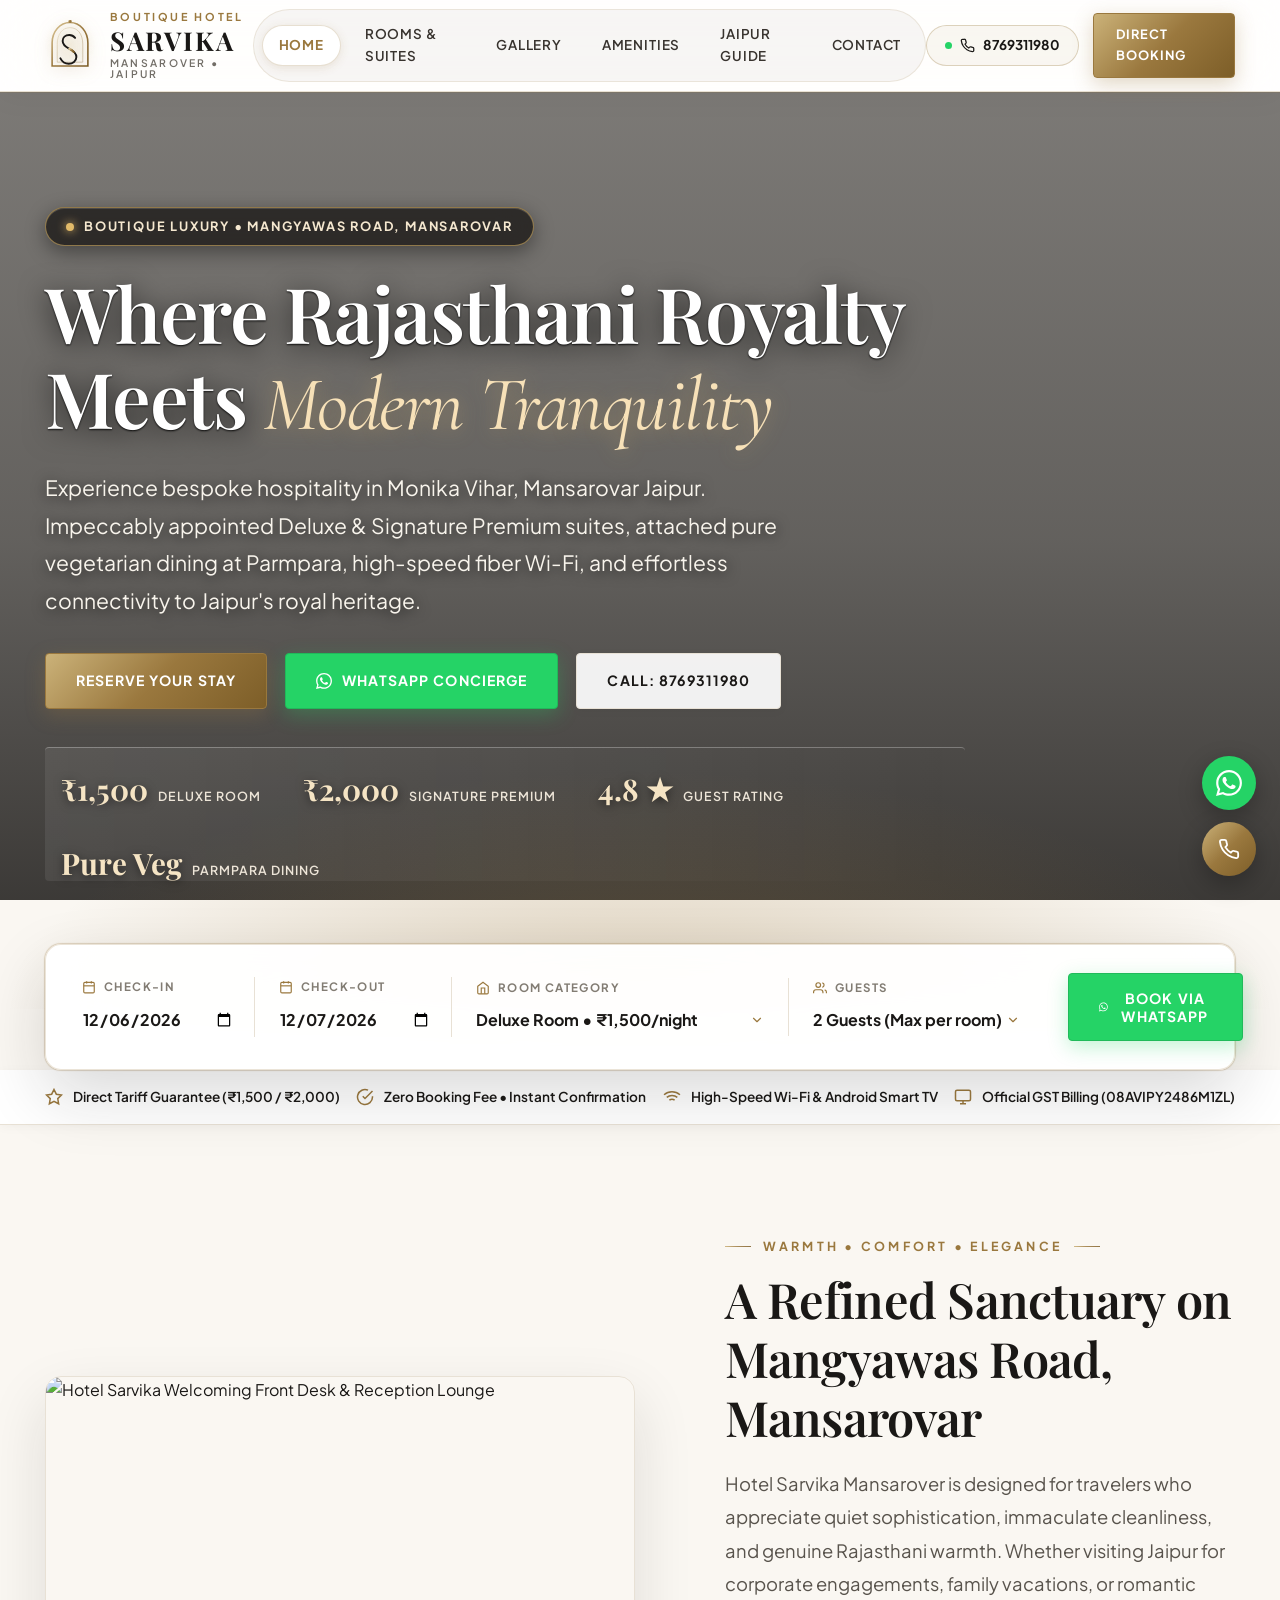
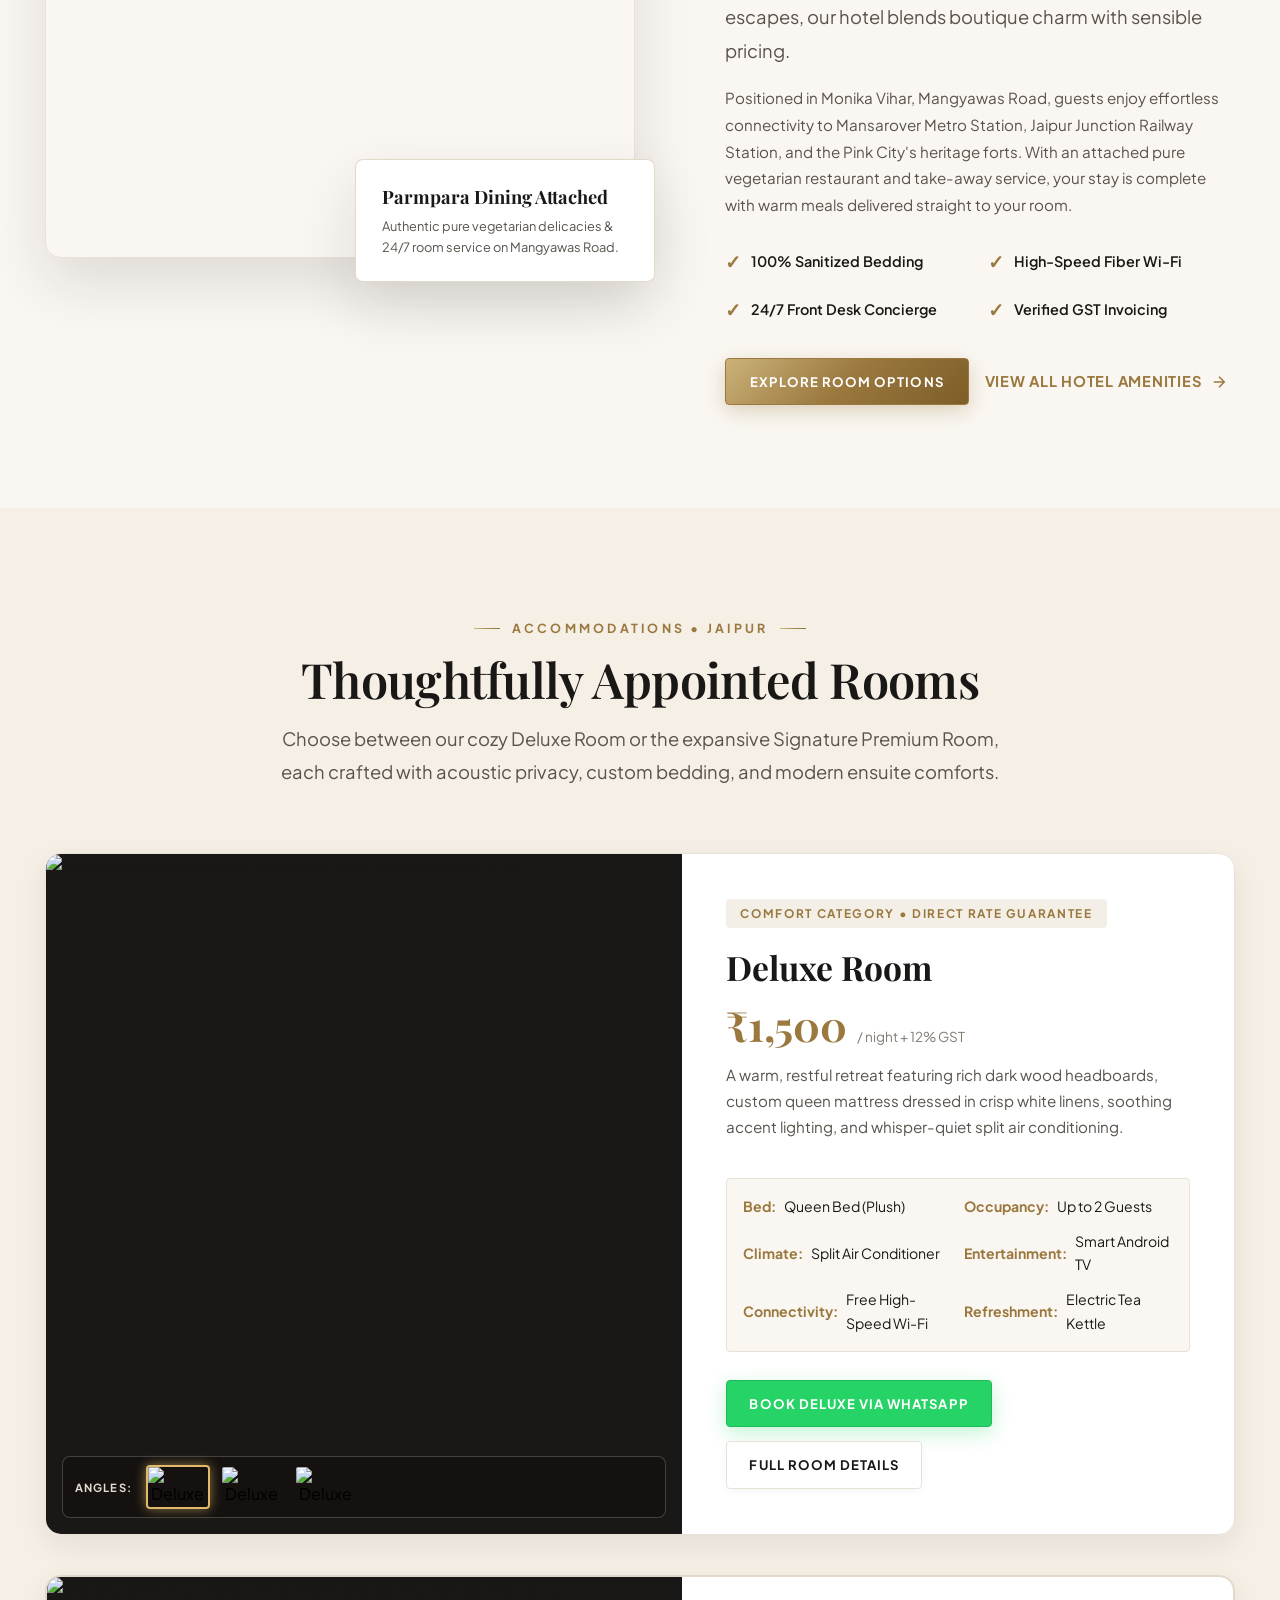
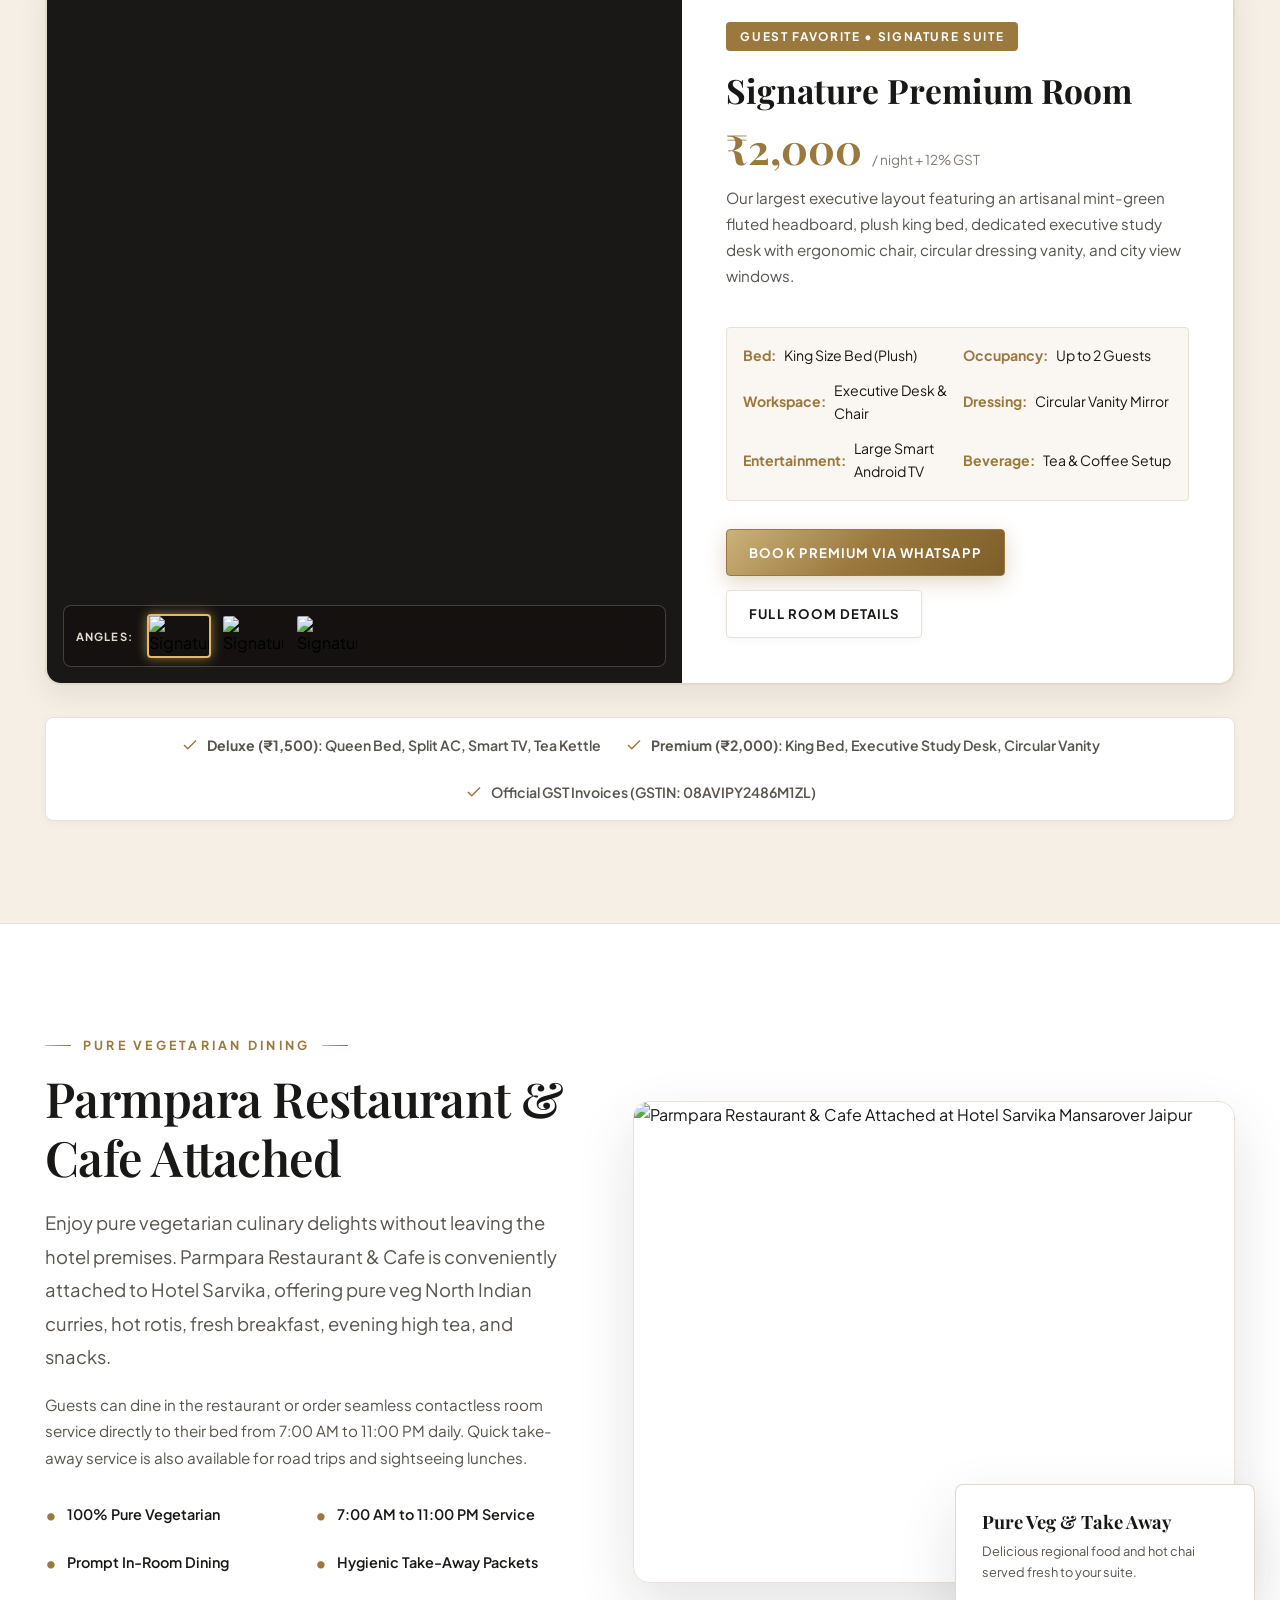
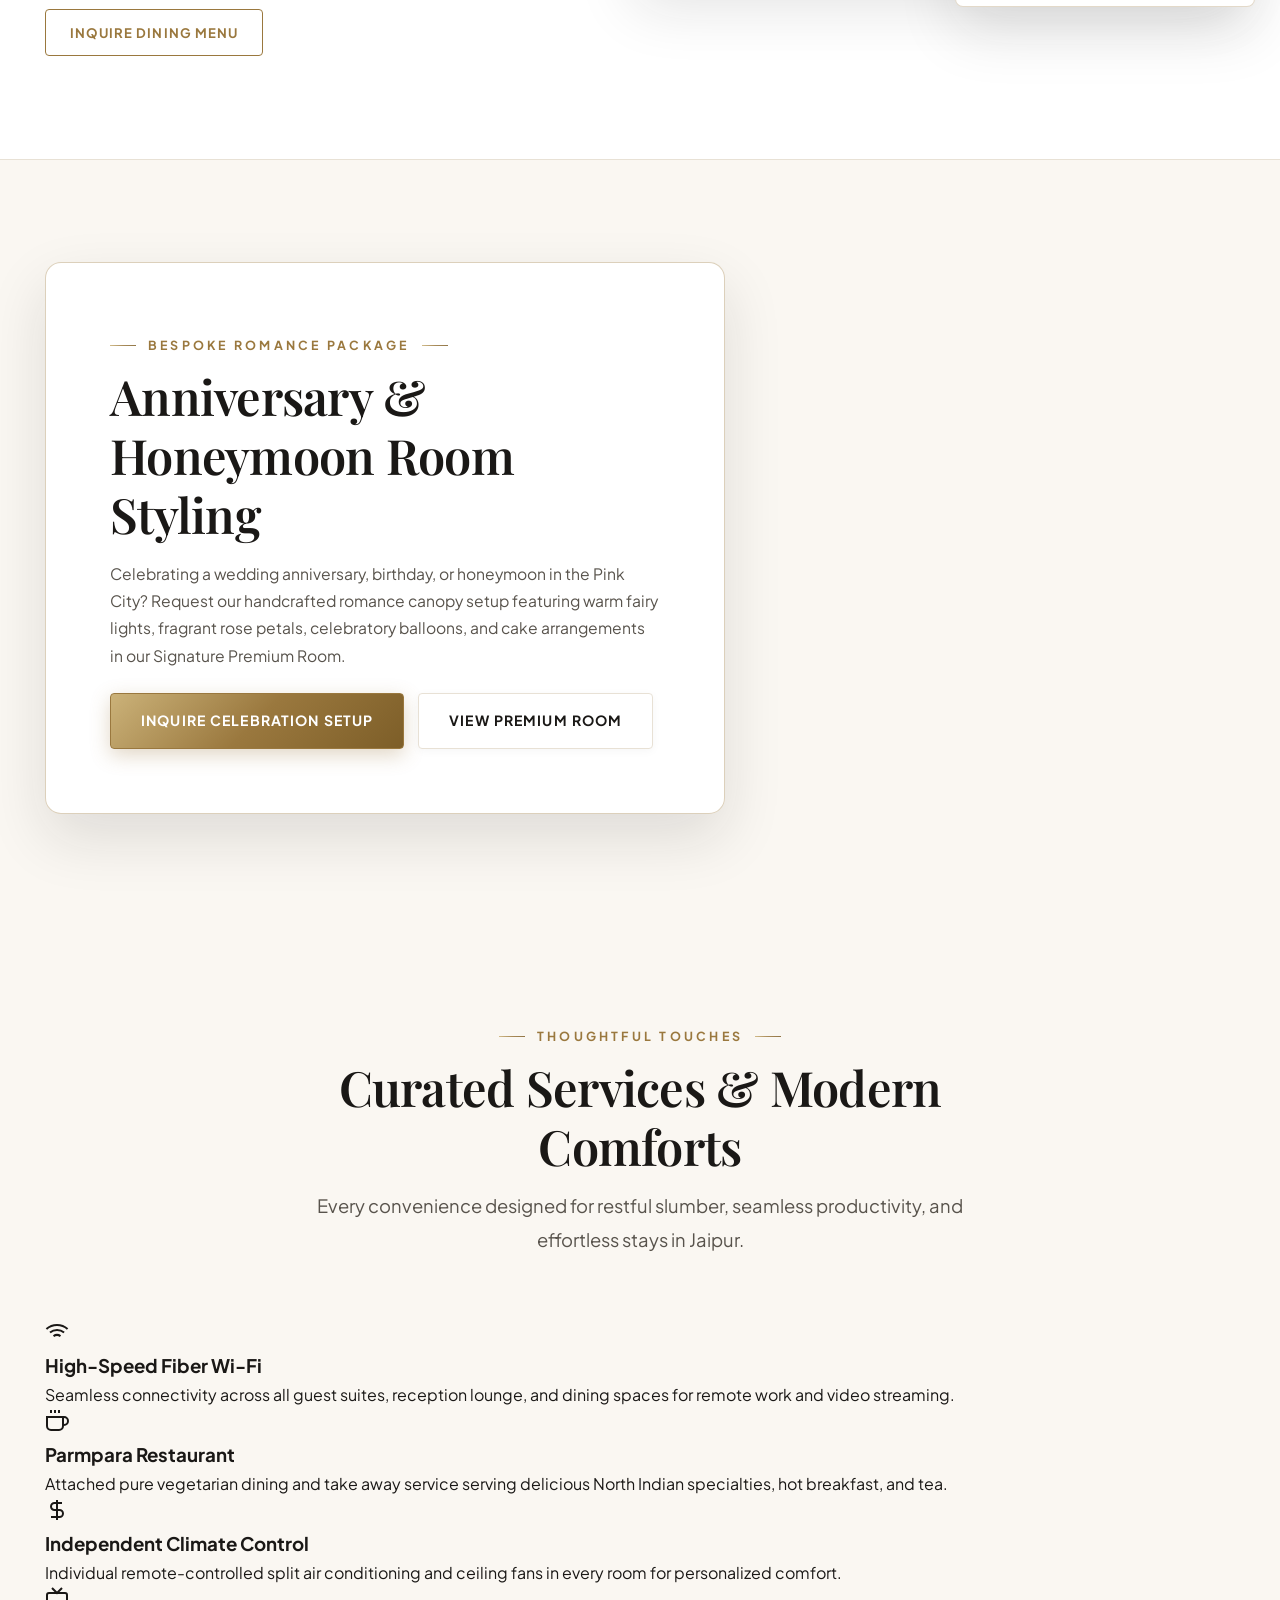
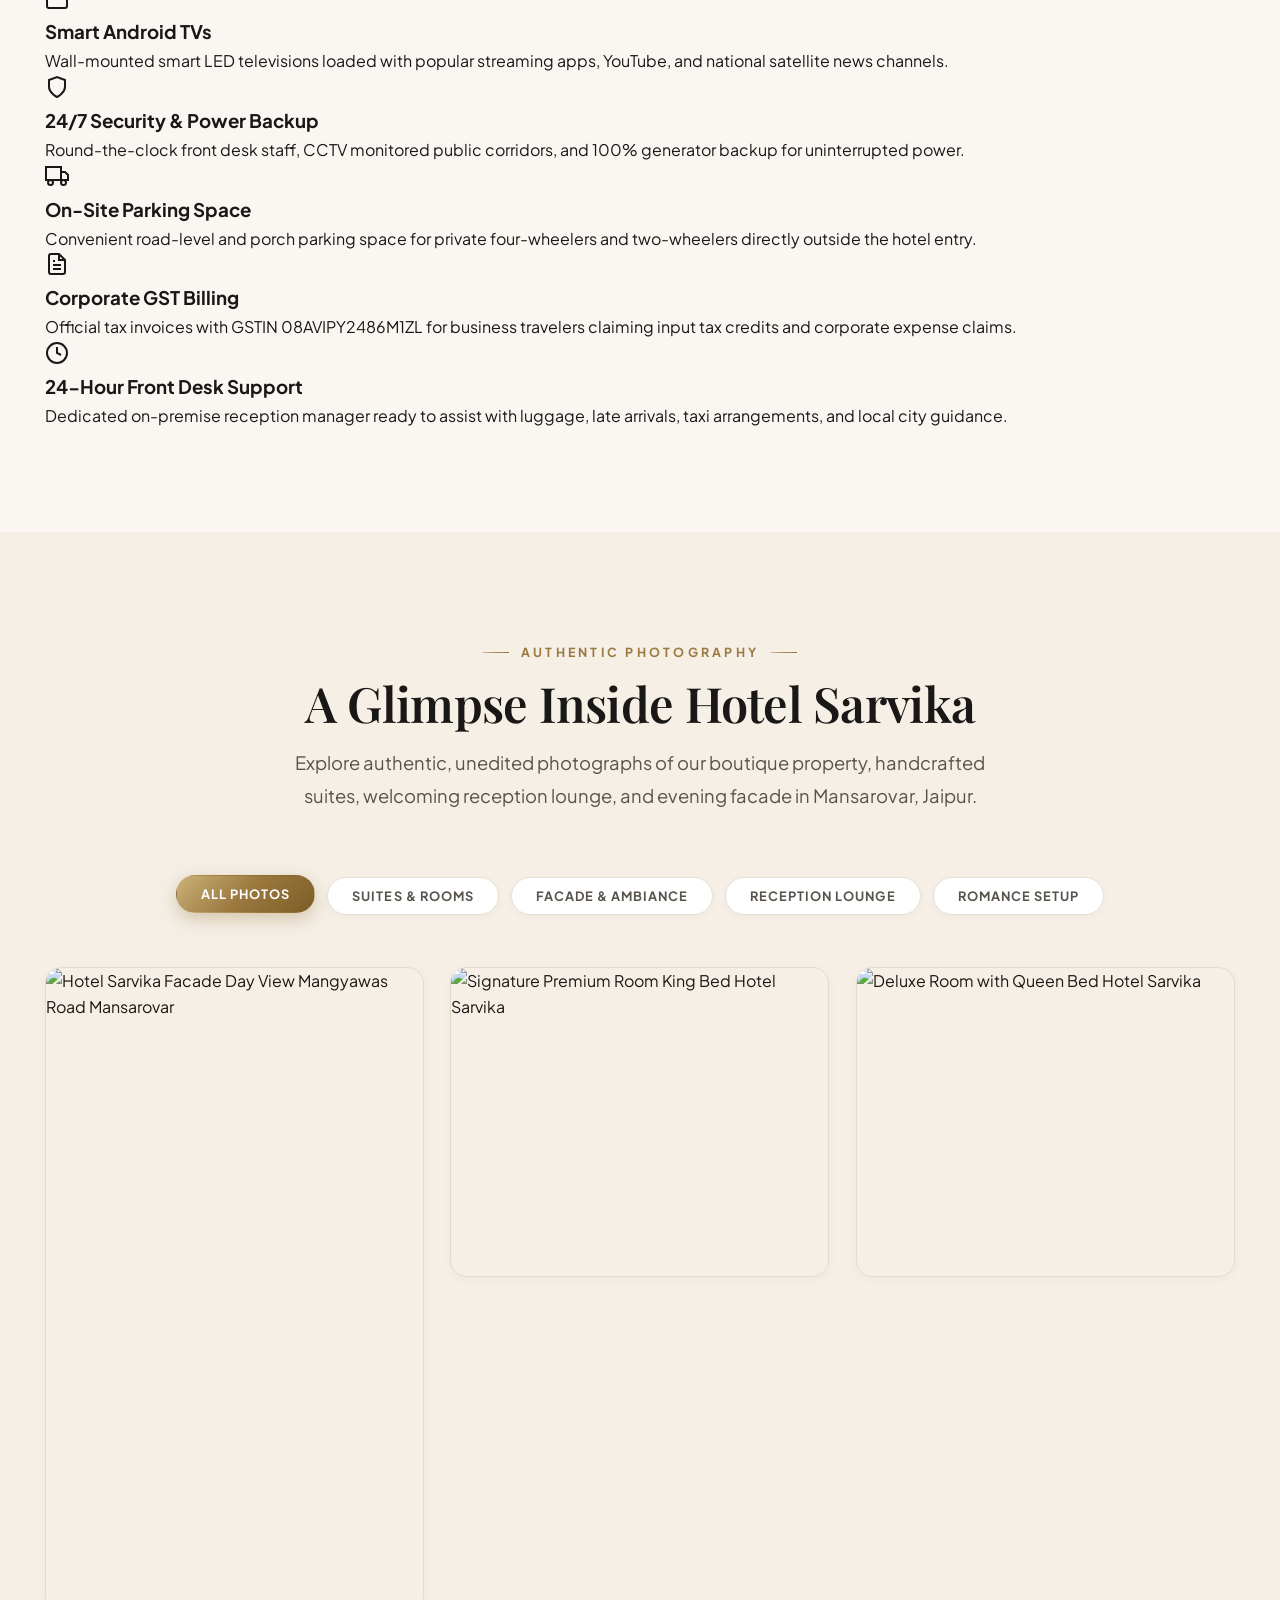
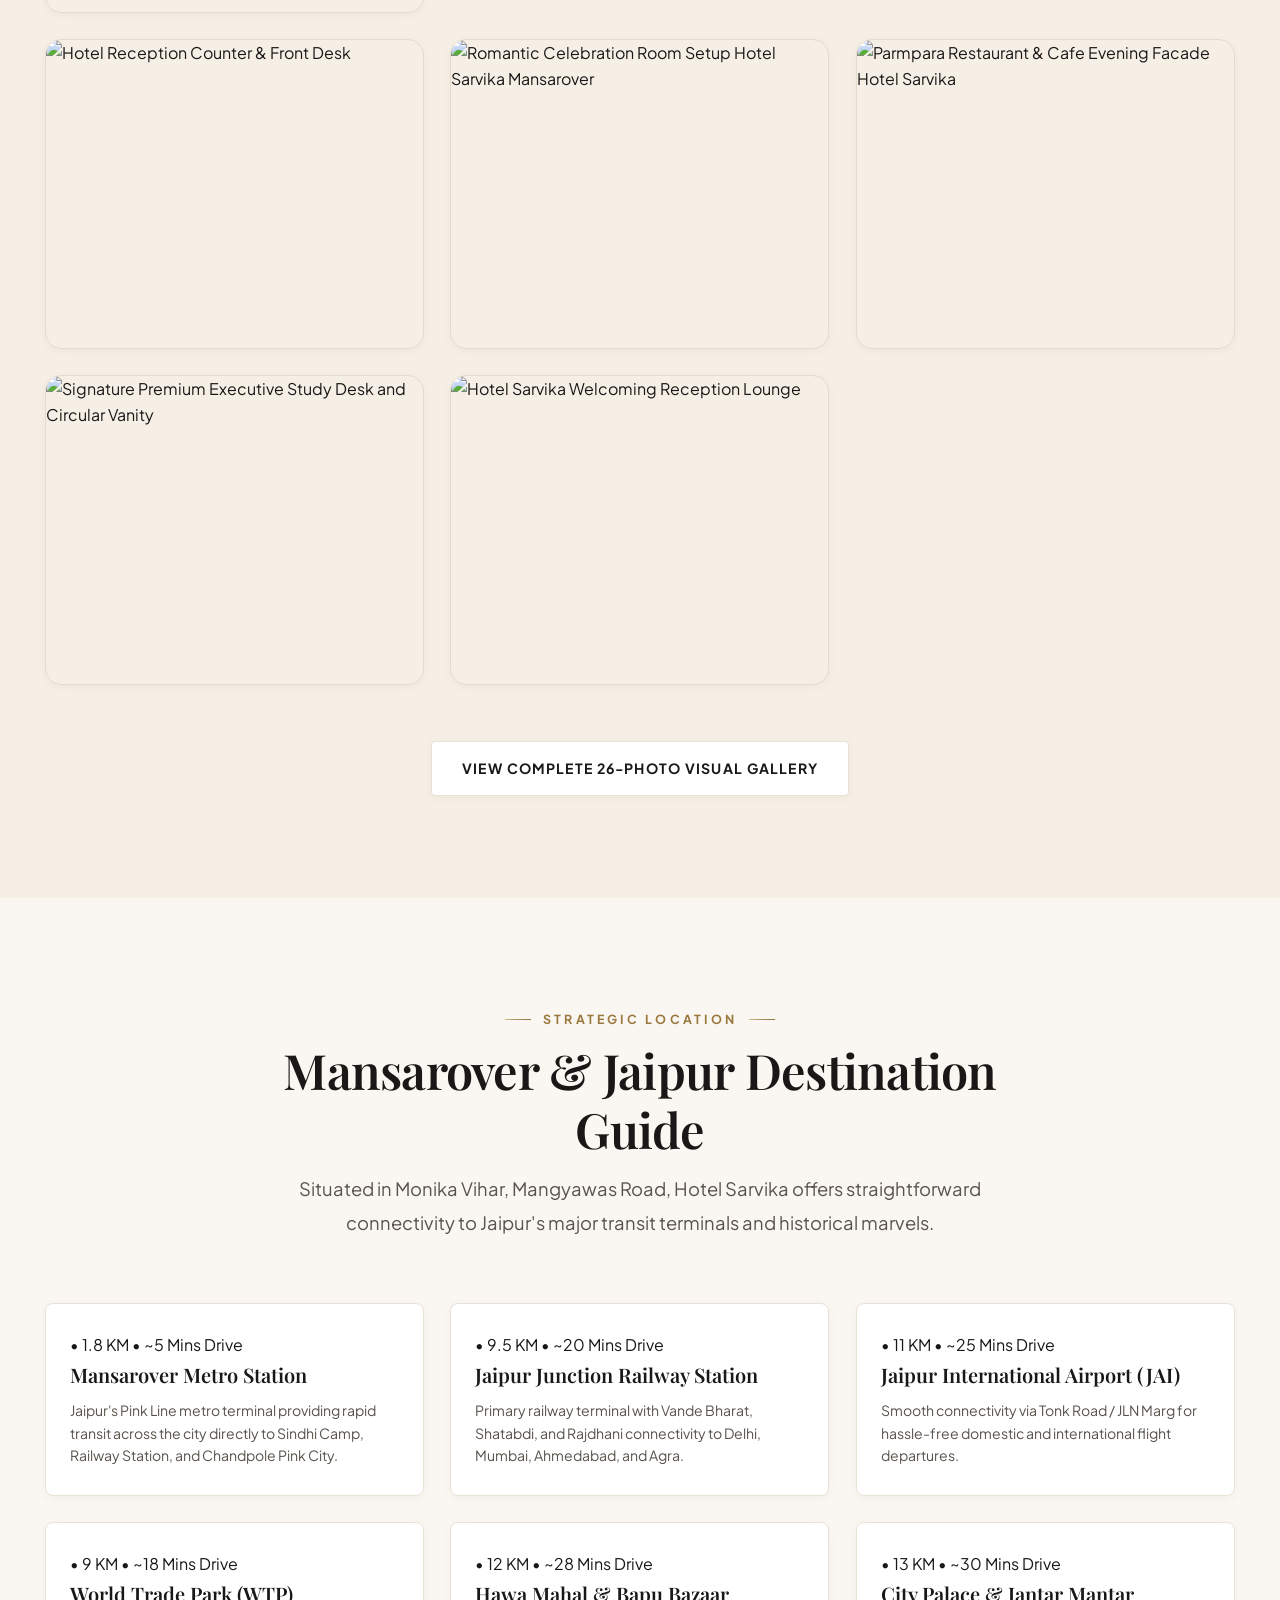
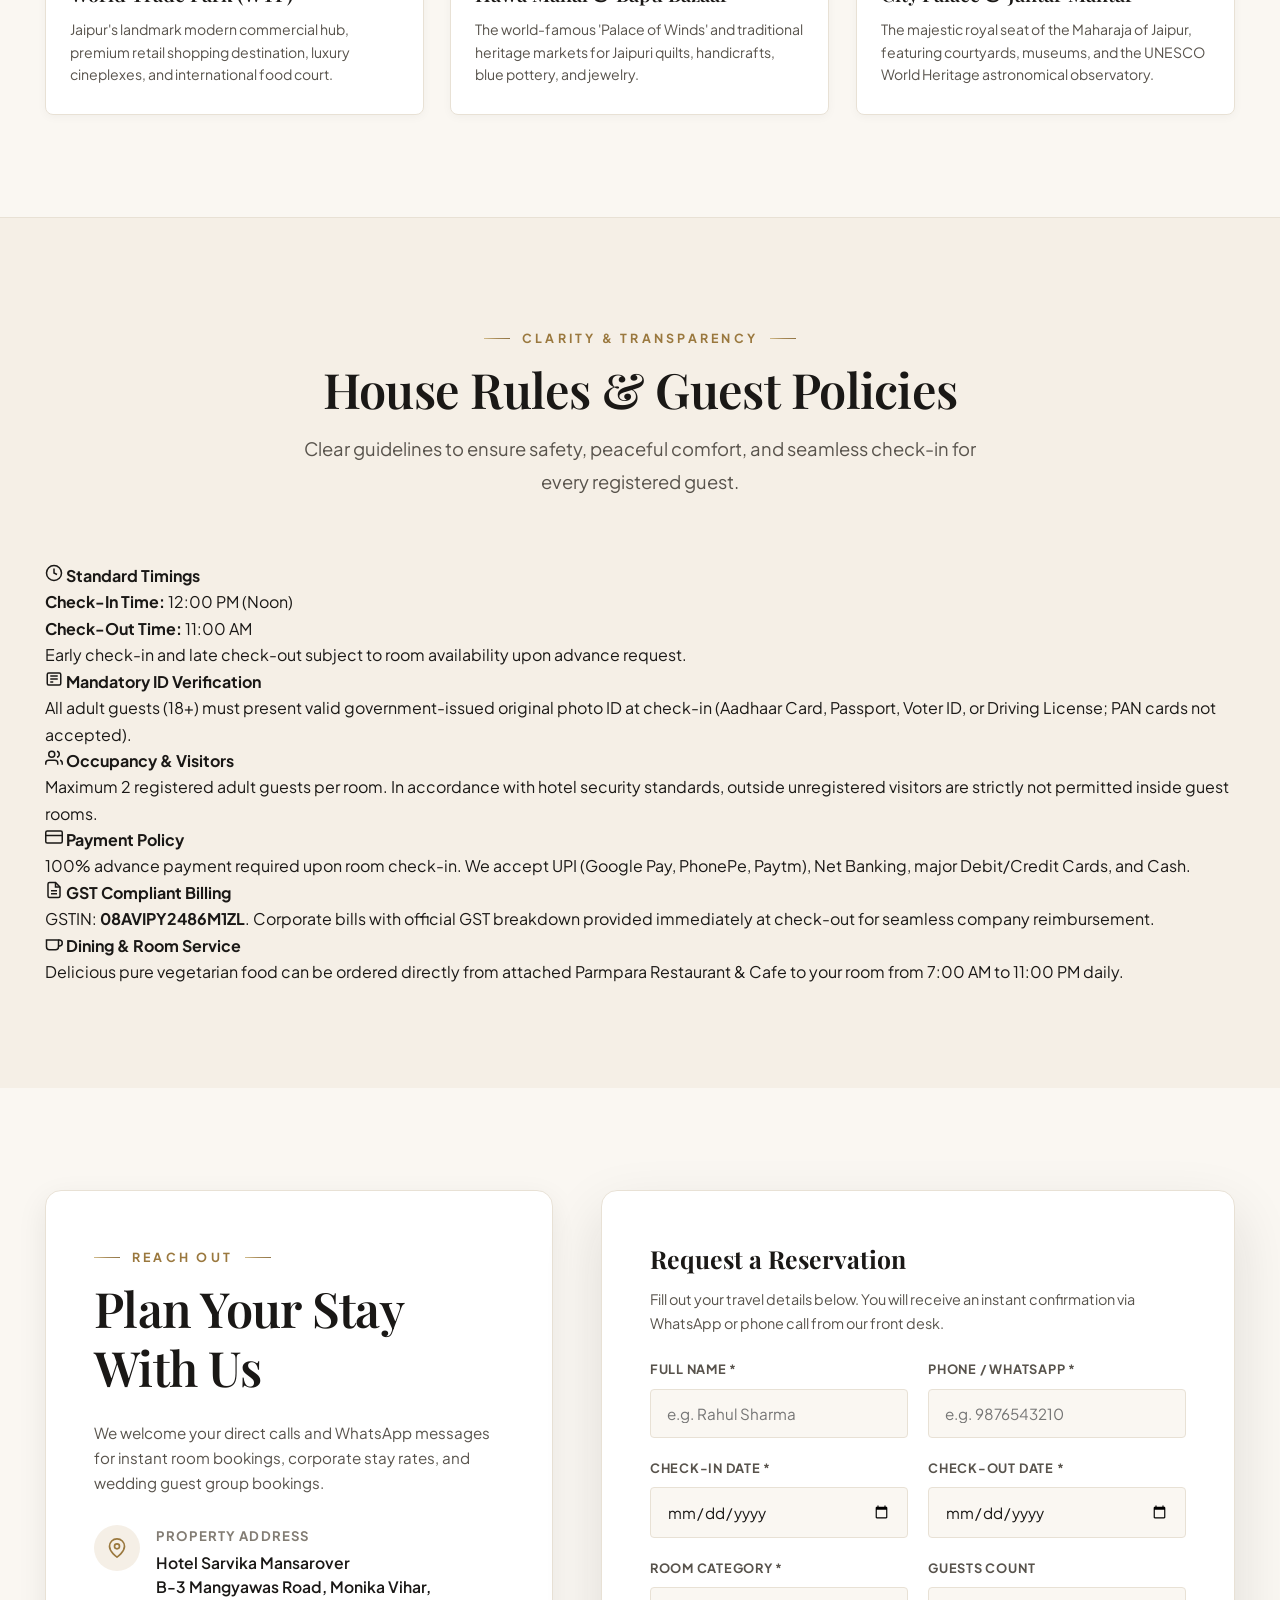
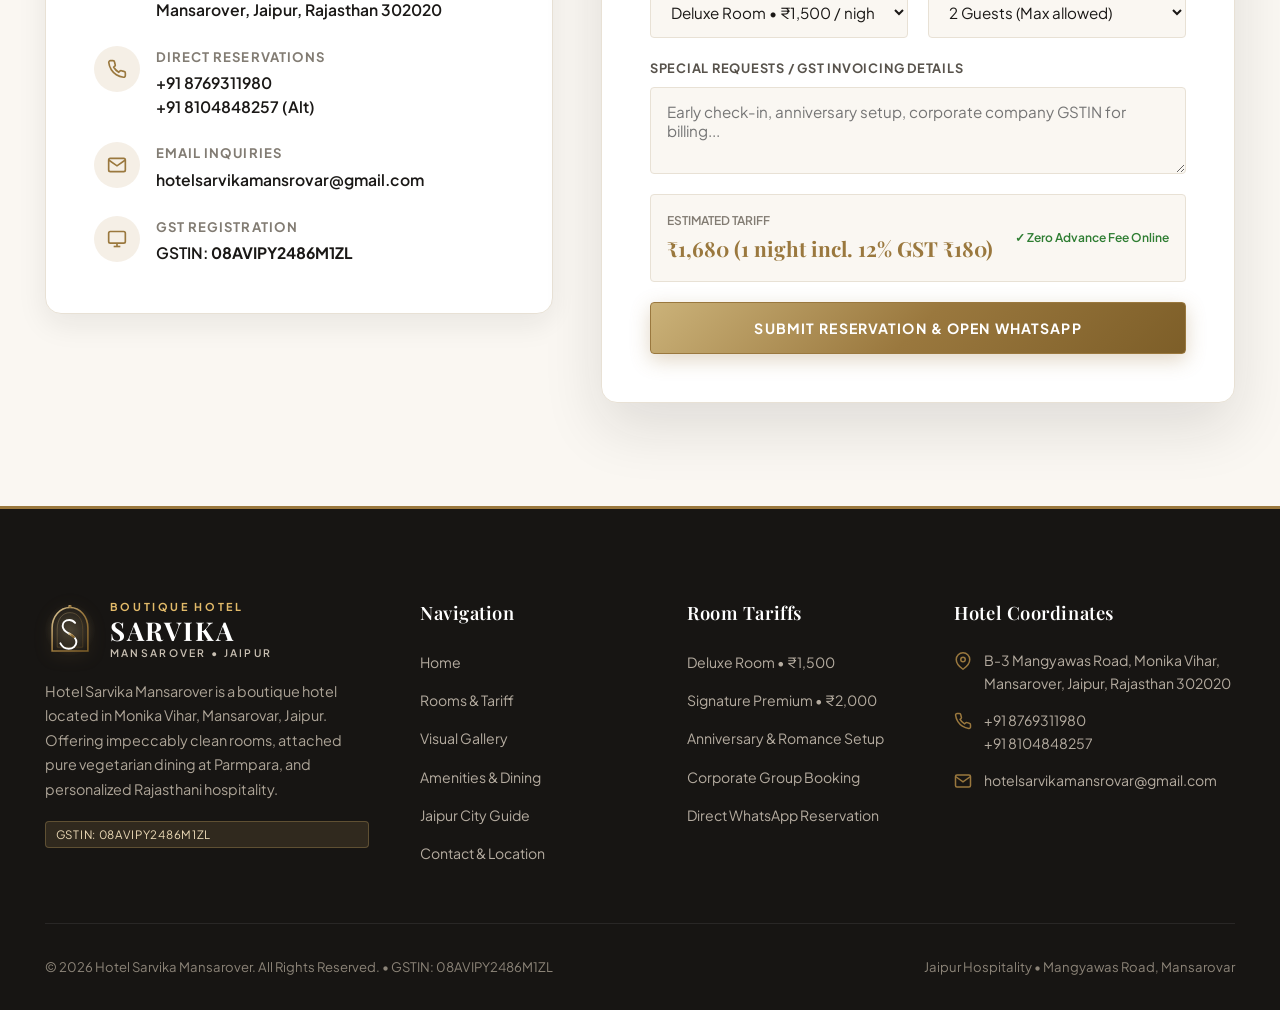
==== index.html @ ea4a53a3 "feat: complete luxury boutique hotel website for Hotel Sarvika Mansarover Jaipur" ====
<!DOCTYPE html>
<html lang="en">
<head>
  <meta charset="UTF-8">
  <meta name="viewport" content="width=device-width, initial-scale=1.0">
  <title>Hotel Sarvika Mansarover | Boutique Luxury Hotel in Jaipur</title>
  <meta name="description" content="Welcome to Hotel Sarvika Mansarover, Jaipur. Contemporary comfort, authentic Rajasthani warmth, and premium accommodations on Mangyawas Road, Monika Vihar, Mansarovar. Book Deluxe (₹1,500) & Premium (₹2,000) rooms directly.">
  <link rel="icon" type="image/svg+xml" href="assets/images/favicon.svg">

  <!-- Core Stylesheet -->
  <link rel="stylesheet" href="assets/css/style.css">
</head>
<body>

  <!-- Main Luxury Site Header -->
  <header class="site-header">
    <div class="container nav-container">
      
      <!-- Bulletproof Brand Identity (Inline SVG + CSS Typography: Never Missing) -->
      <a href="index.html" class="brand-identity-hub" aria-label="Hotel Sarvika Mansarover">
        <div class="brand-crest-mark">
          <svg viewBox="0 0 72 76" fill="none" xmlns="http://www.w3.org/2000/svg">
            <defs>
              <linearGradient id="navCrestGold" x1="0%" y1="0%" x2="100%" y2="100%">
                <stop offset="0%" stop-color="#DFCA9B"/>
                <stop offset="50%" stop-color="#9A783E"/>
                <stop offset="100%" stop-color="#7D5E28"/>
              </linearGradient>
            </defs>
            <!-- Rajasthani Jharokha Arch Crest -->
            <path d="M36 4 C20 4 8 18 8 36 L8 72 L64 72 L64 36 C64 18 52 4 36 4 Z" stroke="url(#navCrestGold)" stroke-width="2.5" fill="none"/>
            <path d="M36 12 C24 12 16 22 16 38 L16 66 L56 66 L56 38 C56 22 48 12 36 12 Z" stroke="url(#navCrestGold)" stroke-width="1" stroke-opacity="0.5" fill="none"/>
            <circle cx="36" cy="2" r="2.5" fill="url(#navCrestGold)"/>
            <!-- S Monogram in royal dark charcoal & gold -->
            <path d="M44 28 C41.5 25 38.5 23.5 35 23.5 C28.5 23.5 24.5 27.5 24.5 33 C24.5 40 30 42.5 35 45 C41 48 46 51 46 58 C46 64.5 40 68.5 34 68.5 C27.5 68.5 23.5 65 21 60" stroke="#1A1816" stroke-width="3" stroke-linecap="round" fill="none"/>
            <path d="M35 45 C38 46.5 40 48 42 50" stroke="url(#navCrestGold)" stroke-width="3.5" stroke-linecap="round"/>
          </svg>
        </div>
        <div class="brand-typography">
          <span class="brand-kicker">Boutique Hotel</span>
          <span class="brand-title">SARVIKA</span>
          <span class="brand-location">Mansarover &bull; Jaipur</span>
        </div>
      </a>

      <!-- Navigation Menu -->
      <nav>
        <ul class="nav-menu">
          <li><a href="index.html" class="nav-link active">Home</a></li>
          <li><a href="rooms.html" class="nav-link">Rooms &amp; Suites</a></li>
          <li><a href="gallery.html" class="nav-link">Gallery</a></li>
          <li><a href="amenities.html" class="nav-link">Amenities</a></li>
          <li><a href="location.html" class="nav-link">Jaipur Guide</a></li>
          <li><a href="contact.html" class="nav-link">Contact</a></li>
        </ul>
      </nav>

      <!-- Header Actions -->
      <div class="nav-actions">
        <a href="tel:+918769311980" class="nav-phone-link" aria-label="Call Hotel Sarvika">
          <svg width="15" height="15" viewBox="0 0 24 24" fill="none" stroke="currentColor" stroke-width="2"><path d="M22 16.92v3a2 2 0 0 1-2.18 2 19.79 19.79 0 0 1-8.63-3.07 19.5 19.5 0 0 1-6-6 19.79 19.79 0 0 1-3.07-8.67A2 2 0 0 1 4.11 2h3a2 2 0 0 1 2 1.72 12.84 12.84 0 0 0 .7 2.81 2 2 0 0 1-.45 2.11L8.09 9.91a16 16 0 0 0 6 6l1.27-1.27a2 2 0 0 1 2.11-.45 12.84 12.84 0 0 0 2.81.7A2 2 0 0 1 22 16.92z"></path></svg>
          8769311980
        </a>
        <a href="#booking-engine" class="btn btn-primary" style="padding: 10px 22px; font-size: 0.8rem;">
          Direct Booking
        </a>
        <button class="menu-toggle" id="menuToggle" aria-label="Toggle navigation menu" aria-expanded="false">
          <span class="hamburger-bar"></span>
          <span class="hamburger-bar"></span>
          <span class="hamburger-bar"></span>
        </button>
      </div>
    </div>
  </header>

  <main>
    <!-- ==========================================================================
         IMPROVED HERO SECTION: REAL HOTEL FACADE BACKGROUND (FADED ONLY 20-30%)
         ========================================================================== -->
    <section class="hero-immersive-section">
      <div class="container">
        <div class="hero-editorial-card">
          
          <div class="hero-luxury-badge">
            <span class="badge-dot"></span>
            Boutique Luxury &bull; Mangyawas Road, Mansarovar
          </div>
          
          <h1 class="hero-headline-main">
            Where Rajasthani Royalty Meets <em class="editorial-italic">Modern Tranquility</em>
          </h1>

          <p class="hero-lead-description">
            Experience bespoke hospitality in Monika Vihar, Mansarovar Jaipur. Impeccably appointed Deluxe &amp; Signature Premium suites, attached pure vegetarian dining at Parmpara, high-speed fiber Wi-Fi, and effortless connectivity to Jaipur's royal heritage.
          </p>

          <div class="hero-cta-ribbon">
            <a href="#booking-engine" class="btn btn-primary">
              Reserve Your Stay
            </a>
            <a href="https://wa.me/918769311980?text=Hello%20Hotel%20Sarvika%20Mansarover%2C%20I%20would%20like%20to%20inquire%20about%20booking%20a%20room." class="btn btn-whatsapp" target="_blank">
              <svg width="16" height="16" viewBox="0 0 24 24" fill="currentColor"><path d="M.057 24l1.687-6.163c-1.041-1.804-1.588-3.849-1.587-5.946.003-6.556 5.338-11.891 11.893-11.891 3.181.001 6.167 1.24 8.413 3.488 2.245 2.248 3.481 5.236 3.48 8.414-.003 6.557-5.338 11.892-11.893 11.892-1.99-.001-3.951-.5-5.688-1.448l-6.305 1.654zm6.597-3.807c1.676.995 3.276 1.591 5.392 1.592 5.448 0 9.886-4.434 9.889-9.885.002-5.462-4.415-9.89-9.881-9.892-5.452 0-9.887 4.434-9.889 9.884-.001 2.225.651 3.891 1.746 5.634l-.999 3.648 3.742-.981zm11.387-5.464c-.074-.124-.272-.198-.57-.347-.297-.149-1.758-.868-2.031-.967-.272-.099-.47-.149-.669.149-.198.297-.768.967-.941 1.165-.173.198-.347.223-.644.074-.297-.149-1.255-.462-2.39-1.475-.883-.788-1.48-1.761-1.653-2.059-.173-.297-.018-.458.13-.606.134-.133.297-.347.446-.521.151-.172.2-.296.3-.495.099-.198.05-.372-.025-.521-.075-.148-.669-1.611-.916-2.206-.242-.579-.487-.501-.669-.51l-.57-.01c-.198 0-.52.074-.792.372s-1.04 1.016-1.04 2.479 1.065 2.876 1.213 3.074c.149.198 2.095 3.2 5.076 4.487.709.306 1.263.489 1.694.626.712.226 1.36.194 1.872.118.571-.085 1.758-.719 2.006-1.413.248-.695.248-1.29.173-1.414z"/></svg>
              WhatsApp Concierge
            </a>
            <a href="tel:+918769311980" class="btn btn-secondary" style="background: rgba(255,255,255,0.92);">
              Call: 8769311980
            </a>
          </div>

          <div class="hero-highlights-row">
            <div class="hero-highlight-item">
              <span class="hero-highlight-val">₹1,500</span>
              <span class="hero-highlight-lbl">Deluxe Room</span>
            </div>
            <div class="hero-highlight-item">
              <span class="hero-highlight-val">₹2,000</span>
              <span class="hero-highlight-lbl">Signature Premium</span>
            </div>
            <div class="hero-highlight-item">
              <span class="hero-highlight-val">4.8 &starf;</span>
              <span class="hero-highlight-lbl">Guest Rating</span>
            </div>
            <div class="hero-highlight-item">
              <span class="hero-highlight-val">Pure Veg</span>
              <span class="hero-highlight-lbl">Parmpara Dining</span>
            </div>
          </div>

        </div>
      </div>
    </section>

    <!-- ==========================================================================
         GLASS QUICK-BOOKING ENGINE BAR (INTEGRATED ON HERO EDGE)
         ========================================================================== -->
    <div class="container reservation-bar-wrapper" id="booking-engine">
      <div class="reservation-bar-glass">
        
        <div class="res-field">
          <label for="resCheckin">
            <svg width="14" height="14" viewBox="0 0 24 24" fill="none" stroke="currentColor" stroke-width="2"><rect x="3" y="4" width="18" height="18" rx="2" ry="2"></rect><line x1="16" y1="2" x2="16" y2="6"></line><line x1="8" y1="2" x2="8" y2="6"></line><line x1="3" y1="10" x2="21" y2="10"></line></svg>
            Check-In
          </label>
          <input type="date" id="resCheckin" aria-label="Check-in Date">
        </div>

        <div class="res-field">
          <label for="resCheckout">
            <svg width="14" height="14" viewBox="0 0 24 24" fill="none" stroke="currentColor" stroke-width="2"><rect x="3" y="4" width="18" height="18" rx="2" ry="2"></rect><line x1="16" y1="2" x2="16" y2="6"></line><line x1="8" y1="2" x2="8" y2="6"></line><line x1="3" y1="10" x2="21" y2="10"></line></svg>
            Check-Out
          </label>
          <input type="date" id="resCheckout" aria-label="Check-out Date">
        </div>

        <div class="res-field">
          <label for="resRoom">
            <svg width="14" height="14" viewBox="0 0 24 24" fill="none" stroke="currentColor" stroke-width="2"><path d="M3 9l9-7 9 7v11a2 2 0 0 1-2 2H5a2 2 0 0 1-2-2z"></path><polyline points="9 22 9 12 15 12 15 22"></polyline></svg>
            Room Category
          </label>
          <select id="resRoom" aria-label="Select Room Category">
            <option value="1500" selected>Deluxe Room &bull; ₹1,500/night</option>
            <option value="2000">Signature Premium &bull; ₹2,000/night</option>
          </select>
        </div>

        <div class="res-field">
          <label for="resGuests">
            <svg width="14" height="14" viewBox="0 0 24 24" fill="none" stroke="currentColor" stroke-width="2"><path d="M17 21v-2a4 4 0 0 0-4-4H5a4 4 0 0 0-4 4v2"></path><circle cx="9" cy="7" r="4"></circle><path d="M23 21v-2a4 4 0 0 0-3-3.87"></path><path d="M16 3.13a4 4 0 0 1 0 7.75"></path></svg>
            Guests
          </label>
          <select id="resGuests" aria-label="Number of Guests">
            <option value="1 Guest">1 Guest</option>
            <option value="2 Guests" selected>2 Guests (Max per room)</option>
          </select>
        </div>

        <div>
          <button type="button" id="btnQuickBook" class="btn btn-whatsapp" style="width: 100%;">
            <svg width="16" height="16" viewBox="0 0 24 24" fill="currentColor"><path d="M.057 24l1.687-6.163c-1.041-1.804-1.588-3.849-1.587-5.946.003-6.556 5.338-11.891 11.893-11.891 3.181.001 6.167 1.24 8.413 3.488 2.245 2.248 3.481 5.236 3.48 8.414-.003 6.557-5.338 11.892-11.893 11.892-1.99-.001-3.951-.5-5.688-1.448l-6.305 1.654zm6.597-3.807c1.676.995 3.276 1.591 5.392 1.592 5.448 0 9.886-4.434 9.889-9.885.002-5.462-4.415-9.89-9.881-9.892-5.452 0-9.887 4.434-9.889 9.884-.001 2.225.651 3.891 1.746 5.634l-.999 3.648 3.742-.981zm11.387-5.464c-.074-.124-.272-.198-.57-.347-.297-.149-1.758-.868-2.031-.967-.272-.099-.47-.149-.669.149-.198.297-.768.967-.941 1.165-.173.198-.347.223-.644.074-.297-.149-1.255-.462-2.39-1.475-.883-.788-1.48-1.761-1.653-2.059-.173-.297-.018-.458.13-.606.134-.133.297-.347.446-.521.151-.172.2-.296.3-.495.099-.198.05-.372-.025-.521-.075-.148-.669-1.611-.916-2.206-.242-.579-.487-.501-.669-.51l-.57-.01c-.198 0-.52.074-.792.372s-1.04 1.016-1.04 2.479 1.065 2.876 1.213 3.074c.149.198 2.095 3.2 5.076 4.487.709.306 1.263.489 1.694.626.712.226 1.36.194 1.872.118.571-.085 1.758-.719 2.006-1.413.248-.695.248-1.29.173-1.414z"/></svg>
            Book via WhatsApp
          </button>
        </div>

      </div>
    </div>

    <!-- DIRECT BOOKING PRIVILEGES RIBBON -->
    <section class="privileges-strip">
      <div class="container">
        <div class="privileges-grid">
          <div class="privilege-item">
            <svg width="18" height="18" viewBox="0 0 24 24" fill="none" stroke="currentColor" stroke-width="2"><path d="M12 2l3.09 6.26L22 9.27l-5 4.87 1.18 6.88L12 17.77l-6.18 3.25L7 14.14 2 9.27l6.91-1.01L12 2z"></path></svg>
            <span>Direct Tariff Guarantee (₹1,500 / ₹2,000)</span>
          </div>
          <div class="privilege-item">
            <svg width="18" height="18" viewBox="0 0 24 24" fill="none" stroke="currentColor" stroke-width="2"><path d="M22 11.08V12a10 10 0 1 1-5.93-9.14"></path><polyline points="22 4 12 14.01 9 11.01"></polyline></svg>
            <span>Zero Booking Fee &bull; Instant Confirmation</span>
          </div>
          <div class="privilege-item">
            <svg width="18" height="18" viewBox="0 0 24 24" fill="none" stroke="currentColor" stroke-width="2"><path d="M5 12.55a11 11 0 0 1 14.08 0"></path><path d="M1.42 9a16 16 0 0 1 21.16 0"></path><path d="M8.53 16.11a6 6 0 0 1 6.95 0"></path><line x1="12" y1="20" x2="12.01" y2="20"></line></svg>
            <span>High-Speed Wi-Fi &amp; Android Smart TV</span>
          </div>
          <div class="privilege-item">
            <svg width="18" height="18" viewBox="0 0 24 24" fill="none" stroke="currentColor" stroke-width="2"><rect x="2" y="3" width="20" height="14" rx="2" ry="2"></rect><line x1="8" y1="21" x2="16" y2="21"></line><line x1="12" y1="17" x2="12" y2="21"></line></svg>
            <span>Official GST Billing (08AVIPY2486M1ZL)</span>
          </div>
        </div>
      </div>
    </section>

    <!-- ==========================================================================
         SECTION: THE SARVIKA EXPERIENCE (EDITORIAL BENTO - ZERO WASHROOM PHOTOS)
         ========================================================================== -->
    <section class="section-spacing">
      <div class="container">
        <div class="editorial-bento-grid">
          
          <!-- Master Visual Frame (Reception Lounge & Hospitality, NOT Washroom) -->
          <div class="editorial-showcase-visual">
            <div class="editorial-img-master">
              <img src="assets/images/web/DSC00479.jpg" alt="Hotel Sarvika Welcoming Front Desk & Reception Lounge" loading="lazy">
            </div>
            
            <!-- Overlapping Floating Plate -->
            <div class="editorial-floating-plate">
              <h4>Parmpara Dining Attached</h4>
              <p>Authentic pure vegetarian delicacies &amp; 24/7 room service on Mangyawas Road.</p>
            </div>
          </div>

          <!-- Editorial Narrative Column -->
          <div style="padding-left: clamp(0rem, 2vw, 2.5rem);">
            <div class="tagline">Warmth &bull; Comfort &bull; Elegance</div>
            <h2 class="heading-section" style="margin-top: 12px; margin-bottom: 20px;">
              A Refined Sanctuary on Mangyawas Road, Mansarovar
            </h2>
            <p class="lead-text" style="margin-bottom: 18px;">
              Hotel Sarvika Mansarover is designed for travelers who appreciate quiet sophistication, immaculate cleanliness, and genuine Rajasthani warmth. Whether visiting Jaipur for corporate engagements, family vacations, or romantic escapes, our hotel blends boutique charm with sensible pricing.
            </p>
            <p style="color: var(--text-secondary); margin-bottom: 28px; font-size: 0.95rem; line-height: 1.75;">
              Positioned in Monika Vihar, Mangyawas Road, guests enjoy effortless connectivity to Mansarover Metro Station, Jaipur Junction Railway Station, and the Pink City's heritage forts. With an attached pure vegetarian restaurant and take-away service, your stay is complete with warm meals delivered straight to your room.
            </p>

            <div style="display: grid; grid-template-columns: 1fr 1fr; gap: 16px; margin-bottom: 32px;">
              <div style="display: flex; align-items: center; gap: 10px; font-size: 0.9rem; font-weight: 600; color: var(--text-primary);">
                <span style="color: var(--gold-primary); font-size: 1.2rem;">&check;</span> 100% Sanitized Bedding
              </div>
              <div style="display: flex; align-items: center; gap: 10px; font-size: 0.9rem; font-weight: 600; color: var(--text-primary);">
                <span style="color: var(--gold-primary); font-size: 1.2rem;">&check;</span> High-Speed Fiber Wi-Fi
              </div>
              <div style="display: flex; align-items: center; gap: 10px; font-size: 0.9rem; font-weight: 600; color: var(--text-primary);">
                <span style="color: var(--gold-primary); font-size: 1.2rem;">&check;</span> 24/7 Front Desk Concierge
              </div>
              <div style="display: flex; align-items: center; gap: 10px; font-size: 0.9rem; font-weight: 600; color: var(--text-primary);">
                <span style="color: var(--gold-primary); font-size: 1.2rem;">&check;</span> Verified GST Invoicing
              </div>
            </div>

            <div style="display: flex; gap: 16px; align-items: center; flex-wrap: wrap;">
              <a href="rooms.html" class="btn btn-primary" style="padding: 12px 24px; font-size: 0.82rem;">
                Explore Room Options
              </a>
              <a href="amenities.html" class="link-arrow">
                View All Hotel Amenities
                <svg width="18" height="18" viewBox="0 0 24 24" fill="none" stroke="currentColor" stroke-width="2"><line x1="5" y1="12" x2="19" y2="12"></line><polyline points="12 5 19 12 12 19"></polyline></svg>
              </a>
            </div>
          </div>

        </div>
      </div>
    </section>

    <!-- ==========================================================================
         SECTION: ASYMMETRIC SUITE SHOWCASE (EDITORIAL CARDS - REAL BEDROOM PHOTOS)
         ========================================================================== -->
    <section class="section-spacing" style="background-color: var(--bg-cream);">
      <div class="container">
        
        <div class="section-header">
          <div class="tagline">Accommodations &bull; Jaipur</div>
          <h2 class="heading-section" style="margin-top: 10px; margin-bottom: 14px;">
            Thoughtfully Appointed Rooms
          </h2>
          <p class="lead-text">
            Choose between our cozy Deluxe Room or the expansive Signature Premium Room, each crafted with acoustic privacy, custom bedding, and modern ensuite comforts.
          </p>
        </div>

        <div style="display: flex; flex-direction: column; gap: 40px;">
          
          <!-- Deluxe Room Feature Card (₹1,500) -->
          <article class="suite-feature-card">
            <div class="suite-split-layout">
              <div class="suite-image-side">
                <img src="assets/images/web/DSC00368.jpg" alt="Deluxe Room with Queen Bed Hotel Sarvika Mansarover Jaipur" loading="lazy">
                <!-- Interactive Multi-Angle Thumbnail Preview Strip -->
                <div class="room-thumb-strip">
                  <span class="room-thumb-label">Angles:</span>
                  <button type="button" class="room-thumb-btn active" data-img-src="assets/images/web/DSC00368.jpg" data-img-alt="Deluxe Queen Bed Hotel Sarvika">
                    <img src="assets/images/web/DSC00368.jpg" alt="Deluxe Queen Bed">
                  </button>
                  <button type="button" class="room-thumb-btn" data-img-src="assets/images/web/DSC00374.jpg" data-img-alt="Deluxe Room Warm Ambiance">
                    <img src="assets/images/web/DSC00374.jpg" alt="Deluxe Room Warm Ambiance">
                  </button>
                  <button type="button" class="room-thumb-btn" data-img-src="assets/images/web/DSC00380.jpg" data-img-alt="Deluxe Room Media Desk & Smart TV">
                    <img src="assets/images/web/DSC00380.jpg" alt="Deluxe Room Media Desk & Smart TV">
                  </button>
                </div>
              </div>

              <div class="suite-info-side">
                <div class="suite-tag-badge">Comfort Category &bull; Direct Rate Guarantee</div>
                <h3 style="font-family: var(--font-serif); font-size: 2.1rem; color: var(--text-primary); margin-bottom: 8px;">
                  Deluxe Room
                </h3>
                <div class="suite-price-hero">
                  <span class="amount">₹1,500</span>
                  <span class="tax">/ night + 12% GST</span>
                </div>
                <p style="color: var(--text-secondary); font-size: 0.95rem; line-height: 1.7; margin-bottom: 16px;">
                  A warm, restful retreat featuring rich dark wood headboards, custom queen mattress dressed in crisp white linens, soothing accent lighting, and whisper-quiet split air conditioning.
                </p>

                <div class="suite-spec-list">
                  <div><strong>Bed:</strong> Queen Bed (Plush)</div>
                  <div><strong>Occupancy:</strong> Up to 2 Guests</div>
                  <div><strong>Climate:</strong> Split Air Conditioner</div>
                  <div><strong>Entertainment:</strong> Smart Android TV</div>
                  <div><strong>Connectivity:</strong> Free High-Speed Wi-Fi</div>
                  <div><strong>Refreshment:</strong> Electric Tea Kettle</div>
                </div>

                <div style="display: flex; gap: 14px; flex-wrap: wrap;">
                  <a href="https://wa.me/918769311980?text=Hello%20Hotel%20Sarvika%20Mansarover%2C%20I%20would%20like%20to%20book%20the%20Deluxe%20Room%20(Rs%201500%2Fnight)." class="btn btn-whatsapp" target="_blank" style="padding: 12px 22px; font-size: 0.82rem;">
                    Book Deluxe via WhatsApp
                  </a>
                  <a href="rooms.html" class="btn btn-secondary" style="padding: 12px 22px; font-size: 0.82rem;">
                    Full Room Details
                  </a>
                </div>
              </div>
            </div>
          </article>

          <!-- Signature Premium Room Feature Card (₹2,000) -->
          <article class="suite-feature-card" style="border: 2px solid var(--gold-border);">
            <div class="suite-split-layout">
              <div class="suite-image-side">
                <img src="assets/images/web/DSC00281.jpg" alt="Signature Premium Room King Bed Hotel Sarvika Mansarover Jaipur" loading="lazy">
                <!-- Interactive Multi-Angle Thumbnail Preview Strip -->
                <div class="room-thumb-strip">
                  <span class="room-thumb-label">Angles:</span>
                  <button type="button" class="room-thumb-btn active" data-img-src="assets/images/web/DSC00281.jpg" data-img-alt="Signature Premium King Bed & Fluted Mint Headboard">
                    <img src="assets/images/web/DSC00281.jpg" alt="Signature Premium King Bed">
                  </button>
                  <button type="button" class="room-thumb-btn" data-img-src="assets/images/web/DSC00293.jpg" data-img-alt="Signature Premium Room Linen & Towel Art">
                    <img src="assets/images/web/DSC00293.jpg" alt="Signature Premium Towel Art">
                  </button>
                  <button type="button" class="room-thumb-btn" data-img-src="assets/images/web/DSC00302.jpg" data-img-alt="Signature Premium Work Desk & Vanity">
                    <img src="assets/images/web/DSC00302.jpg" alt="Signature Premium Work Desk & Vanity">
                  </button>
                </div>
              </div>

              <div class="suite-info-side">
                <div class="suite-tag-badge" style="background: var(--gold-primary); color: #FFFFFF;">Guest Favorite &bull; Signature Suite</div>
                <h3 style="font-family: var(--font-serif); font-size: 2.1rem; color: var(--text-primary); margin-bottom: 8px;">
                  Signature Premium Room
                </h3>
                <div class="suite-price-hero">
                  <span class="amount">₹2,000</span>
                  <span class="tax">/ night + 12% GST</span>
                </div>
                <p style="color: var(--text-secondary); font-size: 0.95rem; line-height: 1.7; margin-bottom: 16px;">
                  Our largest executive layout featuring an artisanal mint-green fluted headboard, plush king bed, dedicated executive study desk with ergonomic chair, circular dressing vanity, and city view windows.
                </p>

                <div class="suite-spec-list">
                  <div><strong>Bed:</strong> King Size Bed (Plush)</div>
                  <div><strong>Occupancy:</strong> Up to 2 Guests</div>
                  <div><strong>Workspace:</strong> Executive Desk &amp; Chair</div>
                  <div><strong>Dressing:</strong> Circular Vanity Mirror</div>
                  <div><strong>Entertainment:</strong> Large Smart Android TV</div>
                  <div><strong>Beverage:</strong> Tea &amp; Coffee Setup</div>
                </div>

                <div style="display: flex; gap: 14px; flex-wrap: wrap;">
                  <a href="https://wa.me/918769311980?text=Hello%20Hotel%20Sarvika%20Mansarover%2C%20I%20would%20like%20to%20book%20the%20Premium%20Room%20(Rs%202000%2Fnight)." class="btn btn-primary" target="_blank" style="padding: 12px 22px; font-size: 0.82rem;">
                    Book Premium via WhatsApp
                  </a>
                  <a href="rooms.html" class="btn btn-secondary" style="padding: 12px 22px; font-size: 0.82rem;">
                    Full Room Details
                  </a>
                </div>
              </div>
            </div>
          </article>

        </div>

        <!-- Room Comparison & Direct Booking Assurance -->
        <div class="room-comparison-strip">
          <div class="room-comp-item">
            <svg width="18" height="18" viewBox="0 0 24 24" fill="none" stroke="currentColor" stroke-width="2"><polyline points="20 6 9 17 4 12"></polyline></svg>
            <span><strong>Deluxe (₹1,500)</strong>: Queen Bed, Split AC, Smart TV, Tea Kettle</span>
          </div>
          <div class="room-comp-item">
            <svg width="18" height="18" viewBox="0 0 24 24" fill="none" stroke="currentColor" stroke-width="2"><polyline points="20 6 9 17 4 12"></polyline></svg>
            <span><strong>Premium (₹2,000)</strong>: King Bed, Executive Study Desk, Circular Vanity</span>
          </div>
          <div class="room-comp-item">
            <svg width="18" height="18" viewBox="0 0 24 24" fill="none" stroke="currentColor" stroke-width="2"><polyline points="20 6 9 17 4 12"></polyline></svg>
            <span>Official GST Invoices (GSTIN: 08AVIPY2486M1ZL)</span>
          </div>
        </div>

      </div>
    </section>

    <!-- ==========================================================================
         SECTION: ATTACHED DINING - PARMPARA RESTAURANT & CAFE (REAL FAÇADE PHOTO)
         ========================================================================== -->
    <section class="section-spacing dining-section-wrapper">
      <div class="container">
        <div class="editorial-bento-grid" style="grid-template-columns: 1fr 1.15fr;">
          
          <!-- Narrative Column -->
          <div>
            <div class="tagline">Pure Vegetarian Dining</div>
            <h2 class="heading-section" style="margin-top: 12px; margin-bottom: 20px;">
              Parmpara Restaurant &amp; Cafe Attached
            </h2>
            <p class="lead-text" style="margin-bottom: 18px;">
              Enjoy pure vegetarian culinary delights without leaving the hotel premises. Parmpara Restaurant &amp; Cafe is conveniently attached to Hotel Sarvika, offering pure veg North Indian curries, hot rotis, fresh breakfast, evening high tea, and snacks.
            </p>
            <p style="color: var(--text-secondary); margin-bottom: 28px; font-size: 0.95rem; line-height: 1.75;">
              Guests can dine in the restaurant or order seamless contactless room service directly to their bed from 7:00 AM to 11:00 PM daily. Quick take-away service is also available for road trips and sightseeing lunches.
            </p>

            <div style="display: grid; grid-template-columns: 1fr 1fr; gap: 16px; margin-bottom: 30px;">
              <div style="display: flex; align-items: center; gap: 10px; font-size: 0.9rem; font-weight: 600; color: var(--text-primary);">
                <span style="color: var(--gold-primary); font-size: 1.2rem;">&bull;</span> 100% Pure Vegetarian
              </div>
              <div style="display: flex; align-items: center; gap: 10px; font-size: 0.9rem; font-weight: 600; color: var(--text-primary);">
                <span style="color: var(--gold-primary); font-size: 1.2rem;">&bull;</span> 7:00 AM to 11:00 PM Service
              </div>
              <div style="display: flex; align-items: center; gap: 10px; font-size: 0.9rem; font-weight: 600; color: var(--text-primary);">
                <span style="color: var(--gold-primary); font-size: 1.2rem;">&bull;</span> Prompt In-Room Dining
              </div>
              <div style="display: flex; align-items: center; gap: 10px; font-size: 0.9rem; font-weight: 600; color: var(--text-primary);">
                <span style="color: var(--gold-primary); font-size: 1.2rem;">&bull;</span> Hygienic Take-Away Packets
              </div>
            </div>

            <a href="https://wa.me/918769311980?text=Hello%20Hotel%20Sarvika%2C%20I%20would%20like%20to%20know%20more%20about%20Parmpara%20Restaurant%20menu%20and%20dining." class="btn btn-outline-gold" target="_blank" style="padding: 12px 24px; font-size: 0.82rem;">
              Inquire Dining Menu
            </a>
          </div>

          <!-- Restaurant & Evening Facade Visual -->
          <div class="editorial-showcase-visual">
            <div class="editorial-img-master">
              <img src="assets/images/web/facade-evening.jpg" alt="Parmpara Restaurant & Cafe Attached at Hotel Sarvika Mansarover Jaipur" loading="lazy">
            </div>
            <div class="editorial-floating-plate">
              <h4>Pure Veg &amp; Take Away</h4>
              <p>Delicious regional food and hot chai served fresh to your suite.</p>
            </div>
          </div>

        </div>
      </div>
    </section>

    <!-- ==========================================================================
         SECTION: ROMANCE & ANNIVERSARY CELEBRATION (CANOPY BED PHOTO)
         ========================================================================== -->
    <section class="section-spacing romance-experience-section">
      <div class="container">
        <div class="romance-glass-box">
          <div class="tagline">Bespoke Romance Package</div>
          <h2 class="heading-section" style="margin-top: 10px; margin-bottom: 16px;">
            Anniversary &amp; Honeymoon Room Styling
          </h2>
          <p style="color: var(--text-secondary); font-size: 0.98rem; line-height: 1.75; margin-bottom: 24px;">
            Celebrating a wedding anniversary, birthday, or honeymoon in the Pink City? Request our handcrafted romance canopy setup featuring warm fairy lights, fragrant rose petals, celebratory balloons, and cake arrangements in our Signature Premium Room.
          </p>

          <div style="display: flex; gap: 14px; flex-wrap: wrap;">
            <a href="https://wa.me/918769311980?text=Hello%20Hotel%20Sarvika%2C%20I%20am%20interested%20in%20the%20Celebration%20%2F%20Honeymoon%20Room%20Decoration%20Package." class="btn btn-primary" target="_blank">
              Inquire Celebration Setup
            </a>
            <a href="rooms.html" class="btn btn-secondary">
              View Premium Room
            </a>
          </div>
        </div>
      </div>
    </section>

    <!-- ==========================================================================
         SECTION: SIGNATURE AMENITIES (CURATED BENTO GRID)
         ========================================================================== -->
    <section class="section-spacing">
      <div class="container">
        
        <div class="section-header">
          <div class="tagline">Thoughtful Touches</div>
          <h2 class="heading-section" style="margin-top: 10px; margin-bottom: 14px;">
            Curated Services &amp; Modern Comforts
          </h2>
          <p class="lead-text">
            Every convenience designed for restful slumber, seamless productivity, and effortless stays in Jaipur.
          </p>
        </div>

        <div class="amenities-grid">
          
          <div class="amenity-box">
            <div class="amenity-icon-circle">
              <svg width="24" height="24" viewBox="0 0 24 24" fill="none" stroke="currentColor" stroke-width="2"><path d="M5 12.55a11 11 0 0 1 14.08 0"></path><path d="M1.42 9a16 16 0 0 1 21.16 0"></path><path d="M8.53 16.11a6 6 0 0 1 6.95 0"></path><line x1="12" y1="20" x2="12.01" y2="20"></line></svg>
            </div>
            <h3>High-Speed Fiber Wi-Fi</h3>
            <p>Seamless connectivity across all guest suites, reception lounge, and dining spaces for remote work and video streaming.</p>
          </div>

          <div class="amenity-box">
            <div class="amenity-icon-circle">
              <svg width="24" height="24" viewBox="0 0 24 24" fill="none" stroke="currentColor" stroke-width="2"><path d="M18 8h1a4 4 0 0 1 0 8h-1"></path><path d="M2 8h16v9a4 4 0 0 1-4 4H6a4 4 0 0 1-4-4V8z"></path><line x1="6" y1="1" x2="6" y2="4"></line><line x1="10" y1="1" x2="10" y2="4"></line><line x1="14" y1="1" x2="14" y2="4"></line></svg>
            </div>
            <h3>Parmpara Restaurant</h3>
            <p>Attached pure vegetarian dining and take away service serving delicious North Indian specialties, hot breakfast, and tea.</p>
          </div>

          <div class="amenity-box">
            <div class="amenity-icon-circle">
              <svg width="24" height="24" viewBox="0 0 24 24" fill="none" stroke="currentColor" stroke-width="2"><path d="M12 2v20M17 5H9.5a3.5 3.5 0 0 0 0 7h5a3.5 3.5 0 0 1 0 7H6"></path></svg>
            </div>
            <h3>Independent Climate Control</h3>
            <p>Individual remote-controlled split air conditioning and ceiling fans in every room for personalized comfort.</p>
          </div>

          <div class="amenity-box">
            <div class="amenity-icon-circle">
              <svg width="24" height="24" viewBox="0 0 24 24" fill="none" stroke="currentColor" stroke-width="2"><rect x="2" y="7" width="20" height="15" rx="2" ry="2"></rect><polyline points="17 2 12 7 7 2"></polyline></svg>
            </div>
            <h3>Smart Android TVs</h3>
            <p>Wall-mounted smart LED televisions loaded with popular streaming apps, YouTube, and national satellite news channels.</p>
          </div>

          <div class="amenity-box">
            <div class="amenity-icon-circle">
              <svg width="24" height="24" viewBox="0 0 24 24" fill="none" stroke="currentColor" stroke-width="2"><path d="M12 22s8-4 8-10V5l-8-3-8 3v7c0 6 8 10 8 10z"></path></svg>
            </div>
            <h3>24/7 Security &amp; Power Backup</h3>
            <p>Round-the-clock front desk staff, CCTV monitored public corridors, and 100% generator backup for uninterrupted power.</p>
          </div>

          <div class="amenity-box">
            <div class="amenity-icon-circle">
              <svg width="24" height="24" viewBox="0 0 24 24" fill="none" stroke="currentColor" stroke-width="2"><rect x="1" y="3" width="15" height="13"></rect><polygon points="16 8 20 8 23 11 23 16 16 16 16 8"></polygon><circle cx="5.5" cy="18.5" r="2.5"></circle><circle cx="18.5" cy="18.5" r="2.5"></circle></svg>
            </div>
            <h3>On-Site Parking Space</h3>
            <p>Convenient road-level and porch parking space for private four-wheelers and two-wheelers directly outside the hotel entry.</p>
          </div>

          <div class="amenity-box">
            <div class="amenity-icon-circle">
              <svg width="24" height="24" viewBox="0 0 24 24" fill="none" stroke="currentColor" stroke-width="2"><path d="M14 2H6a2 2 0 0 0-2 2v16a2 2 0 0 0 2 2h12a2 2 0 0 0 2-2V8z"></path><polyline points="14 2 14 8 20 8"></polyline><line x1="16" y1="13" x2="8" y2="13"></line><line x1="16" y1="17" x2="8" y2="17"></line><polyline points="10 9 9 9 8 9"></polyline></svg>
            </div>
            <h3>Corporate GST Billing</h3>
            <p>Official tax invoices with GSTIN 08AVIPY2486M1ZL for business travelers claiming input tax credits and corporate expense claims.</p>
          </div>

          <div class="amenity-box">
            <div class="amenity-icon-circle">
              <svg width="24" height="24" viewBox="0 0 24 24" fill="none" stroke="currentColor" stroke-width="2"><circle cx="12" cy="12" r="10"></circle><polyline points="12 6 12 12 16 14"></polyline></svg>
            </div>
            <h3>24-Hour Front Desk Support</h3>
            <p>Dedicated on-premise reception manager ready to assist with luggage, late arrivals, taxi arrangements, and local city guidance.</p>
          </div>

        </div>

      </div>
    </section>

    <!-- ==========================================================================
         SECTION: VISUAL MOSAIC GALLERY PREVIEW (ZERO WASHROOM PHOTOS)
         ========================================================================== -->
    <section class="section-spacing" style="background-color: var(--bg-cream);">
      <div class="container">
        
        <div class="section-header">
          <div class="tagline">Authentic Photography</div>
          <h2 class="heading-section" style="margin-top: 10px; margin-bottom: 14px;">
            A Glimpse Inside Hotel Sarvika
          </h2>
          <p class="lead-text">
            Explore authentic, unedited photographs of our boutique property, handcrafted suites, welcoming reception lounge, and evening facade in Mansarovar, Jaipur.
          </p>
        </div>

        <!-- Interactive Category Filter Tabs -->
        <div class="gallery-filter-tabs">
          <button type="button" class="filter-btn active" data-filter="all">All Photos</button>
          <button type="button" class="filter-btn" data-filter="suites">Suites &amp; Rooms</button>
          <button type="button" class="filter-btn" data-filter="facade">Facade &amp; Ambiance</button>
          <button type="button" class="filter-btn" data-filter="reception">Reception Lounge</button>
          <button type="button" class="filter-btn" data-filter="romance">Romance Setup</button>
        </div>

        <div class="gallery-masonry">
          
          <!-- Item 1: Facade Day View (Featured Tall Item) -->
          <div class="gallery-item span-2-row" data-category="facade">
            <img src="assets/images/web/facade-day.jpg" alt="Hotel Sarvika Facade Day View Mangyawas Road Mansarovar" loading="lazy">
            <div class="gallery-overlay">
              <h4>Modern Glass Facade</h4>
              <p>Mangyawas Road, Monika Vihar, Mansarovar</p>
            </div>
          </div>

          <!-- Item 2: Signature Premium King Bed -->
          <div class="gallery-item" data-category="suites">
            <img src="assets/images/web/DSC00281.jpg" alt="Signature Premium Room King Bed Hotel Sarvika" loading="lazy">
            <div class="gallery-overlay">
              <h4>Signature Premium Suite</h4>
              <p>Fluted Mint Headboard &bull; King Bed (₹2,000)</p>
            </div>
          </div>

          <!-- Item 3: Deluxe Room Queen Bed -->
          <div class="gallery-item" data-category="suites">
            <img src="assets/images/web/DSC00368.jpg" alt="Deluxe Room with Queen Bed Hotel Sarvika" loading="lazy">
            <div class="gallery-overlay">
              <h4>Deluxe Room Suite</h4>
              <p>Plush Queen Bed &bull; Dark Wood Accents (₹1,500)</p>
            </div>
          </div>

          <!-- Item 4: Reception Counter -->
          <div class="gallery-item" data-category="reception">
            <img src="assets/images/web/DSC00484.jpg" alt="Hotel Reception Counter & Front Desk" loading="lazy">
            <div class="gallery-overlay">
              <h4>Front Desk &bull; 24/7 Concierge</h4>
              <p>Warm Rajasthani Guest Welcome</p>
            </div>
          </div>

          <!-- Item 5: Romance Setup -->
          <div class="gallery-item" data-category="romance">
            <img src="assets/images/web/DSC00326.jpg" alt="Romantic Celebration Room Setup Hotel Sarvika Mansarover" loading="lazy">
            <div class="gallery-overlay">
              <h4>Romantic Suite Styling</h4>
              <p>Anniversary Canopy, Warm Lights &bull; Rose Petals</p>
            </div>
          </div>

          <!-- Item 6: Twilight Evening Facade & Parmpara Dining -->
          <div class="gallery-item" data-category="facade">
            <img src="assets/images/web/facade-evening.jpg" alt="Parmpara Restaurant & Cafe Evening Facade Hotel Sarvika" loading="lazy">
            <div class="gallery-overlay">
              <h4>Parmpara Restaurant Attached</h4>
              <p>Pure Vegetarian North Indian Dining &bull; Evening Chai</p>
            </div>
          </div>

          <!-- Item 7: Executive Work Desk & Vanity -->
          <div class="gallery-item" data-category="suites">
            <img src="assets/images/web/DSC00302.jpg" alt="Signature Premium Executive Study Desk and Circular Vanity" loading="lazy">
            <div class="gallery-overlay">
              <h4>Executive Workspace &amp; Vanity</h4>
              <p>Ergonomic Chair &bull; Illuminated Mirror</p>
            </div>
          </div>

          <!-- Item 8: Welcoming Reception Lounge -->
          <div class="gallery-item" data-category="reception">
            <img src="assets/images/web/DSC00476.jpg" alt="Hotel Sarvika Welcoming Reception Lounge" loading="lazy">
            <div class="gallery-overlay">
              <h4>Lounge &amp; Waiting Area</h4>
              <p>Air-Conditioned Comfort for Seamless Check-In</p>
            </div>
          </div>

        </div>

        <div style="text-align: center; margin-top: 3.5rem;">
          <a href="gallery.html" class="btn btn-secondary">
            View Complete 26-Photo Visual Gallery
          </a>
        </div>

      </div>
    </section>

    <!-- ==========================================================================
         SECTION: JAIPUR PROXIMITY & TRANSIT COMPASS
         ========================================================================== -->
    <section class="section-spacing">
      <div class="container">
        
        <div class="section-header">
          <div class="tagline">Strategic Location</div>
          <h2 class="heading-section" style="margin-top: 10px; margin-bottom: 14px;">
            Mansarover &amp; Jaipur Destination Guide
          </h2>
          <p class="lead-text">
            Situated in Monika Vihar, Mangyawas Road, Hotel Sarvika offers straightforward connectivity to Jaipur's major transit terminals and historical marvels.
          </p>
        </div>

        <div class="transit-grid-3">
          
          <div class="transit-card">
            <span class="guide-distance-badge">&bull; 1.8 KM &bull; ~5 Mins Drive</span>
            <h3>Mansarover Metro Station</h3>
            <p>Jaipur's Pink Line metro terminal providing rapid transit across the city directly to Sindhi Camp, Railway Station, and Chandpole Pink City.</p>
          </div>

          <div class="transit-card">
            <span class="guide-distance-badge">&bull; 9.5 KM &bull; ~20 Mins Drive</span>
            <h3>Jaipur Junction Railway Station</h3>
            <p>Primary railway terminal with Vande Bharat, Shatabdi, and Rajdhani connectivity to Delhi, Mumbai, Ahmedabad, and Agra.</p>
          </div>

          <div class="transit-card">
            <span class="guide-distance-badge">&bull; 11 KM &bull; ~25 Mins Drive</span>
            <h3>Jaipur International Airport (JAI)</h3>
            <p>Smooth connectivity via Tonk Road / JLN Marg for hassle-free domestic and international flight departures.</p>
          </div>

          <div class="transit-card">
            <span class="guide-distance-badge">&bull; 9 KM &bull; ~18 Mins Drive</span>
            <h3>World Trade Park (WTP)</h3>
            <p>Jaipur's landmark modern commercial hub, premium retail shopping destination, luxury cineplexes, and international food court.</p>
          </div>

          <div class="transit-card">
            <span class="guide-distance-badge">&bull; 12 KM &bull; ~28 Mins Drive</span>
            <h3>Hawa Mahal &amp; Bapu Bazaar</h3>
            <p>The world-famous 'Palace of Winds' and traditional heritage markets for Jaipuri quilts, handicrafts, blue pottery, and jewelry.</p>
          </div>

          <div class="transit-card">
            <span class="guide-distance-badge">&bull; 13 KM &bull; ~30 Mins Drive</span>
            <h3>City Palace &amp; Jantar Mantar</h3>
            <p>The majestic royal seat of the Maharaja of Jaipur, featuring courtyards, museums, and the UNESCO World Heritage astronomical observatory.</p>
          </div>

        </div>

      </div>
    </section>

    <!-- ==========================================================================
         SECTION: HOUSE RULES & GST BILLING COMPLIANCE
         ========================================================================== -->
    <section class="section-spacing" style="background-color: var(--bg-cream); border-top: 1px solid var(--border-subtle);">
      <div class="container">
        
        <div class="section-header">
          <div class="tagline">Clarity &amp; Transparency</div>
          <h2 class="heading-section" style="margin-top: 10px; margin-bottom: 14px;">
            House Rules &amp; Guest Policies
          </h2>
          <p class="lead-text">
            Clear guidelines to ensure safety, peaceful comfort, and seamless check-in for every registered guest.
          </p>
        </div>

        <div class="policy-card-grid">
          
          <div class="policy-card">
            <h4>
              <svg width="18" height="18" viewBox="0 0 24 24" fill="none" stroke="currentColor" stroke-width="2"><circle cx="12" cy="12" r="10"></circle><polyline points="12 6 12 12 16 14"></polyline></svg>
              Standard Timings
            </h4>
            <p><strong>Check-In Time:</strong> 12:00 PM (Noon)<br><strong>Check-Out Time:</strong> 11:00 AM<br>Early check-in and late check-out subject to room availability upon advance request.</p>
          </div>

          <div class="policy-card">
            <h4>
              <svg width="18" height="18" viewBox="0 0 24 24" fill="none" stroke="currentColor" stroke-width="2"><rect x="3" y="4" width="18" height="16" rx="2"></rect><line x1="7" y1="8" x2="17" y2="8"></line><line x1="7" y1="12" x2="17" y2="12"></line><line x1="7" y1="16" x2="11" y2="16"></line></svg>
              Mandatory ID Verification
            </h4>
            <p>All adult guests (18+) must present valid government-issued original photo ID at check-in (Aadhaar Card, Passport, Voter ID, or Driving License; PAN cards not accepted).</p>
          </div>

          <div class="policy-card">
            <h4>
              <svg width="18" height="18" viewBox="0 0 24 24" fill="none" stroke="currentColor" stroke-width="2"><path d="M17 21v-2a4 4 0 0 0-4-4H5a4 4 0 0 0-4 4v2"></path><circle cx="9" cy="7" r="4"></circle><path d="M23 21v-2a4 4 0 0 0-3-3.87"></path><path d="M16 3.13a4 4 0 0 1 0 7.75"></path></svg>
              Occupancy &amp; Visitors
            </h4>
            <p>Maximum 2 registered adult guests per room. In accordance with hotel security standards, outside unregistered visitors are strictly not permitted inside guest rooms.</p>
          </div>

          <div class="policy-card">
            <h4>
              <svg width="18" height="18" viewBox="0 0 24 24" fill="none" stroke="currentColor" stroke-width="2"><rect x="1" y="4" width="22" height="16" rx="2" ry="2"></rect><line x1="1" y1="10" x2="23" y2="10"></line></svg>
              Payment Policy
            </h4>
            <p>100% advance payment required upon room check-in. We accept UPI (Google Pay, PhonePe, Paytm), Net Banking, major Debit/Credit Cards, and Cash.</p>
          </div>

          <div class="policy-card">
            <h4>
              <svg width="18" height="18" viewBox="0 0 24 24" fill="none" stroke="currentColor" stroke-width="2"><path d="M14 2H6a2 2 0 0 0-2 2v16a2 2 0 0 0 2 2h12a2 2 0 0 0 2-2V8z"></path><polyline points="14 2 14 8 20 8"></polyline><line x1="16" y1="13" x2="8" y2="13"></line><line x1="16" y1="17" x2="8" y2="17"></line></svg>
              GST Compliant Billing
            </h4>
            <p>GSTIN: <strong>08AVIPY2486M1ZL</strong>. Corporate bills with official GST breakdown provided immediately at check-out for seamless company reimbursement.</p>
          </div>

          <div class="policy-card">
            <h4>
              <svg width="18" height="18" viewBox="0 0 24 24" fill="none" stroke="currentColor" stroke-width="2"><path d="M18 8h1a4 4 0 0 1 0 8h-1"></path><path d="M2 8h16v9a4 4 0 0 1-4 4H6a4 4 0 0 1-4-4V8z"></path></svg>
              Dining &amp; Room Service
            </h4>
            <p>Delicious pure vegetarian food can be ordered directly from attached Parmpara Restaurant &amp; Cafe to your room from 7:00 AM to 11:00 PM daily.</p>
          </div>

        </div>

      </div>
    </section>

    <!-- ==========================================================================
         SECTION: DIRECT RESERVATION INQUIRY & INTERACTIVE FORM
         ========================================================================== -->
    <section class="section-spacing" id="contact-inquiry">
      <div class="container">
        
        <div class="contact-section-grid">
          
          <!-- Contact Detail Panel -->
          <div class="contact-info-panel">
            <div class="tagline">Reach Out</div>
            <h2 class="heading-section" style="margin-top: 10px; margin-bottom: 24px;">
              Plan Your Stay With Us
            </h2>
            <p style="color: var(--text-secondary); margin-bottom: 30px; font-size: 0.95rem;">
              We welcome your direct calls and WhatsApp messages for instant room bookings, corporate stay rates, and wedding guest group bookings.
            </p>

            <div class="contact-detail-row">
              <div class="contact-icon-box">
                <svg width="20" height="20" viewBox="0 0 24 24" fill="none" stroke="currentColor" stroke-width="2"><path d="M21 10c0 7-9 13-9 13s-9-6-9-13a9 9 0 0 1 18 0z"></path><circle cx="12" cy="10" r="3"></circle></svg>
              </div>
              <div class="contact-detail-text">
                <h4>Property Address</h4>
                <p>Hotel Sarvika Mansarover<br>B-3 Mangyawas Road, Monika Vihar,<br>Mansarover, Jaipur, Rajasthan 302020</p>
              </div>
            </div>

            <div class="contact-detail-row">
              <div class="contact-icon-box">
                <svg width="20" height="20" viewBox="0 0 24 24" fill="none" stroke="currentColor" stroke-width="2"><path d="M22 16.92v3a2 2 0 0 1-2.18 2 19.79 19.79 0 0 1-8.63-3.07 19.5 19.5 0 0 1-6-6 19.79 19.79 0 0 1-3.07-8.67A2 2 0 0 1 4.11 2h3a2 2 0 0 1 2 1.72 12.84 12.84 0 0 0 .7 2.81 2 2 0 0 1-.45 2.11L8.09 9.91a16 16 0 0 0 6 6l1.27-1.27a2 2 0 0 1 2.11-.45 12.84 12.84 0 0 0 2.81.7A2 2 0 0 1 22 16.92z"></path></svg>
              </div>
              <div class="contact-detail-text">
                <h4>Direct Reservations</h4>
                <p>
                  <a href="tel:+918769311980">+91 8769311980</a><br>
                  <a href="tel:+918104848257">+91 8104848257 (Alt)</a>
                </p>
              </div>
            </div>

            <div class="contact-detail-row">
              <div class="contact-icon-box">
                <svg width="20" height="20" viewBox="0 0 24 24" fill="none" stroke="currentColor" stroke-width="2"><path d="M4 4h16c1.1 0 2 .9 2 2v12c0 1.1-.9 2-2 2H4c-1.1 0-2-.9-2-2V6c0-1.1.9-2 2-2z"></path><polyline points="22,6 12,13 2,6"></polyline></svg>
              </div>
              <div class="contact-detail-text">
                <h4>Email Inquiries</h4>
                <p><a href="mailto:hotelsarvikamansrovar@gmail.com">hotelsarvikamansrovar@gmail.com</a></p>
              </div>
            </div>

            <div class="contact-detail-row" style="margin-bottom: 0;">
              <div class="contact-icon-box">
                <svg width="20" height="20" viewBox="0 0 24 24" fill="none" stroke="currentColor" stroke-width="2"><rect x="2" y="3" width="20" height="14" rx="2" ry="2"></rect><line x1="8" y1="21" x2="16" y2="21"></line><line x1="12" y1="17" x2="12" y2="21"></line></svg>
              </div>
              <div class="contact-detail-text">
                <h4>GST Registration</h4>
                <p>GSTIN: <strong>08AVIPY2486M1ZL</strong></p>
              </div>
            </div>
          </div>

          <!-- Direct Booking Form -->
          <div class="booking-form-card">
            <h3 style="font-family: var(--font-serif); font-size: 1.55rem; margin-bottom: 8px;">
              Request a Reservation
            </h3>
            <p style="color: var(--text-secondary); font-size: 0.9rem; margin-bottom: 24px;">
              Fill out your travel details below. You will receive an instant confirmation via WhatsApp or phone call from our front desk.
            </p>

            <form id="hotelBookingForm">
              
              <div class="form-grid-2">
                <div class="form-group">
                  <label for="formName">Full Name *</label>
                  <input type="text" id="formName" class="form-control" placeholder="e.g. Rahul Sharma" required>
                </div>
                <div class="form-group">
                  <label for="formPhone">Phone / WhatsApp *</label>
                  <input type="tel" id="formPhone" class="form-control" placeholder="e.g. 9876543210" required>
                </div>
              </div>

              <div class="form-grid-2">
                <div class="form-group">
                  <label for="formCheckin">Check-in Date *</label>
                  <input type="date" id="formCheckin" class="form-control" required>
                </div>
                <div class="form-group">
                  <label for="formCheckout">Check-out Date *</label>
                  <input type="date" id="formCheckout" class="form-control" required>
                </div>
              </div>

              <div class="form-grid-2">
                <div class="form-group">
                  <label for="formRoom">Room Category *</label>
                  <select id="formRoom" class="form-control">
                    <option value="1500" selected>Deluxe Room &bull; ₹1,500 / night</option>
                    <option value="2000">Signature Premium &bull; ₹2,000 / night</option>
                  </select>
                </div>
                <div class="form-group">
                  <label for="formGuests">Guests Count</label>
                  <select id="formGuests" class="form-control">
                    <option value="1 Guest">1 Guest</option>
                    <option value="2 Guests" selected>2 Guests (Max allowed)</option>
                  </select>
                </div>
              </div>

              <div class="form-group">
                <label for="formNotes">Special Requests / GST Invoicing Details</label>
                <textarea id="formNotes" class="form-control" rows="3" placeholder="Early check-in, anniversary setup, corporate company GSTIN for billing..."></textarea>
              </div>

              <!-- Estimated Tariff calculation preview -->
              <div style="background: var(--bg-sand); padding: 16px; border-radius: var(--radius-xs); border: 1px solid var(--border-subtle); margin-bottom: 20px; display: flex; justify-content: space-between; align-items: center;">
                <div>
                  <div style="font-size: 0.75rem; text-transform: uppercase; color: var(--text-muted); font-weight: 600;">Estimated Tariff</div>
                  <div id="calculatedPrice" style="font-family: var(--font-serif); font-size: 1.3rem; font-weight: 700; color: var(--gold-primary);">
                    ₹1,680 <span style="font-size: 0.78rem; font-weight: normal; color: var(--text-muted);">(1 night incl. 12% GST)</span>
                  </div>
                </div>
                <div style="font-size: 0.75rem; color: #2E7D32; font-weight: 600;">&check; Zero Advance Fee Online</div>
              </div>

              <button type="submit" class="btn btn-primary" style="width: 100%; padding: 16px;">
                Submit Reservation &amp; Open WhatsApp
              </button>
            </form>
          </div>

        </div>

      </div>
    </section>
  </main>

  <!-- LIGHTBOX MODAL FOR GALLERY PREVIEWS -->
  <div class="lightbox-modal" id="lightboxModal">
    <div class="lightbox-content-box">
      <button class="lightbox-close" id="lightboxClose" aria-label="Close Lightbox">&times;</button>
      <img id="lightboxImg" src="" alt="Hotel Sarvika Preview">
      <div class="lightbox-caption" id="lightboxCaption"></div>
    </div>
  </div>

  <!-- FLOATING INTERACTIVE CONTACT HUB -->
  <aside class="floating-contact-hub" aria-label="Quick Contact Actions">
    <a href="https://wa.me/918769311980?text=Hello%20Hotel%20Sarvika%20Mansarover%2C%20I%20would%20like%20to%20inquire%20about%20booking%20a%20room." class="floating-action-btn wa-btn" target="_blank" aria-label="Chat on WhatsApp">
      <svg width="26" height="26" viewBox="0 0 24 24" fill="currentColor"><path d="M.057 24l1.687-6.163c-1.041-1.804-1.588-3.849-1.587-5.946.003-6.556 5.338-11.891 11.893-11.891 3.181.001 6.167 1.24 8.413 3.488 2.245 2.248 3.481 5.236 3.48 8.414-.003 6.557-5.338 11.892-11.893 11.892-1.99-.001-3.951-.5-5.688-1.448l-6.305 1.654zm6.597-3.807c1.676.995 3.276 1.591 5.392 1.592 5.448 0 9.886-4.434 9.889-9.885.002-5.462-4.415-9.89-9.881-9.892-5.452 0-9.887 4.434-9.889 9.884-.001 2.225.651 3.891 1.746 5.634l-.999 3.648 3.742-.981zm11.387-5.464c-.074-.124-.272-.198-.57-.347-.297-.149-1.758-.868-2.031-.967-.272-.099-.47-.149-.669.149-.198.297-.768.967-.941 1.165-.173.198-.347.223-.644.074-.297-.149-1.255-.462-2.39-1.475-.883-.788-1.48-1.761-1.653-2.059-.173-.297-.018-.458.13-.606.134-.133.297-.347.446-.521.151-.172.2-.296.3-.495.099-.198.05-.372-.025-.521-.075-.148-.669-1.611-.916-2.206-.242-.579-.487-.501-.669-.51l-.57-.01c-.198 0-.52.074-.792.372s-1.04 1.016-1.04 2.479 1.065 2.876 1.213 3.074c.149.198 2.095 3.2 5.076 4.487.709.306 1.263.489 1.694.626.712.226 1.36.194 1.872.118.571-.085 1.758-.719 2.006-1.413.248-.695.248-1.29.173-1.414z"/></svg>
      <span class="tooltip">Instant WhatsApp Booking</span>
    </a>
    <a href="tel:+918769311980" class="floating-action-btn call-btn" aria-label="Call Front Desk">
      <svg width="22" height="22" viewBox="0 0 24 24" fill="none" stroke="currentColor" stroke-width="2"><path d="M22 16.92v3a2 2 0 0 1-2.18 2 19.79 19.79 0 0 1-8.63-3.07 19.5 19.5 0 0 1-6-6 19.79 19.79 0 0 1-3.07-8.67A2 2 0 0 1 4.11 2h3a2 2 0 0 1 2 1.72 12.84 12.84 0 0 0 .7 2.81 2 2 0 0 1-.45 2.11L8.09 9.91a16 16 0 0 0 6 6l1.27-1.27a2 2 0 0 1 2.11-.45 12.84 12.84 0 0 0 2.81.7A2 2 0 0 1 22 16.92z"></path></svg>
      <span class="tooltip">Call +91 8769311980</span>
    </a>
  </aside>

  <!-- LUXURY SITE FOOTER WITH BULLETPROOF INLINE LOGO -->
  <footer class="site-footer">
    <div class="container">
      <div class="footer-grid">
        
        <!-- Brand Info -->
        <div class="footer-brand">
          <a href="index.html" class="brand-identity-hub brand-light" aria-label="Hotel Sarvika Mansarover">
            <div class="brand-crest-mark">
              <svg viewBox="0 0 72 76" fill="none" xmlns="http://www.w3.org/2000/svg">
                <defs>
                  <linearGradient id="footCrestGold" x1="0%" y1="0%" x2="100%" y2="100%">
                    <stop offset="0%" stop-color="#DFCA9B"/>
                    <stop offset="50%" stop-color="#9A783E"/>
                    <stop offset="100%" stop-color="#7D5E28"/>
                  </linearGradient>
                </defs>
                <path d="M36 4 C20 4 8 18 8 36 L8 72 L64 72 L64 36 C64 18 52 4 36 4 Z" stroke="url(#footCrestGold)" stroke-width="2.5" fill="none"/>
                <path d="M36 12 C24 12 16 22 16 38 L16 66 L56 66 L56 38 C56 22 48 12 36 12 Z" stroke="url(#footCrestGold)" stroke-width="1" stroke-opacity="0.5" fill="none"/>
                <circle cx="36" cy="2" r="2.5" fill="url(#footCrestGold)"/>
                <path d="M44 28 C41.5 25 38.5 23.5 35 23.5 C28.5 23.5 24.5 27.5 24.5 33 C24.5 40 30 42.5 35 45 C41 48 46 51 46 58 C46 64.5 40 68.5 34 68.5 C27.5 68.5 23.5 65 21 60" stroke="#FFFFFF" stroke-width="3" stroke-linecap="round" fill="none"/>
                <path d="M35 45 C38 46.5 40 48 42 50" stroke="url(#footCrestGold)" stroke-width="3.5" stroke-linecap="round"/>
              </svg>
            </div>
            <div class="brand-typography">
              <span class="brand-kicker">Boutique Hotel</span>
              <span class="brand-title">SARVIKA</span>
              <span class="brand-location">Mansarover &bull; Jaipur</span>
            </div>
          </a>
          <p>
            Hotel Sarvika Mansarover is a boutique hotel located in Monika Vihar, Mansarovar, Jaipur. Offering impeccably clean rooms, attached pure vegetarian dining at Parmpara, and personalized Rajasthani hospitality.
          </p>
          <div style="margin-top: 20px;" class="gst-badge">
            GSTIN: 08AVIPY2486M1ZL
          </div>
        </div>

        <!-- Quick Navigation -->
        <div class="footer-col">
          <h4>Navigation</h4>
          <ul class="footer-links">
            <li><a href="index.html">Home</a></li>
            <li><a href="rooms.html">Rooms &amp; Tariff</a></li>
            <li><a href="gallery.html">Visual Gallery</a></li>
            <li><a href="amenities.html">Amenities &amp; Dining</a></li>
            <li><a href="location.html">Jaipur City Guide</a></li>
            <li><a href="contact.html">Contact &amp; Location</a></li>
          </ul>
        </div>

        <!-- Room Categories -->
        <div class="footer-col">
          <h4>Room Tariffs</h4>
          <ul class="footer-links">
            <li><a href="rooms.html">Deluxe Room &bull; ₹1,500</a></li>
            <li><a href="rooms.html">Signature Premium &bull; ₹2,000</a></li>
            <li><a href="rooms.html#celebration">Anniversary &amp; Romance Setup</a></li>
            <li><a href="contact.html">Corporate Group Booking</a></li>
            <li><a href="index.html#booking-engine">Direct WhatsApp Reservation</a></li>
          </ul>
        </div>

        <!-- Contact Coordinates -->
        <div class="footer-col">
          <h4>Hotel Coordinates</h4>
          <ul class="footer-contact-items">
            <li>
              <svg width="18" height="18" viewBox="0 0 24 24" fill="none" stroke="currentColor" stroke-width="2"><path d="M21 10c0 7-9 13-9 13s-9-6-9-13a9 9 0 0 1 18 0z"></path><circle cx="12" cy="10" r="3"></circle></svg>
              <span>B-3 Mangyawas Road, Monika Vihar, Mansarover, Jaipur, Rajasthan 302020</span>
            </li>
            <li>
              <svg width="18" height="18" viewBox="0 0 24 24" fill="none" stroke="currentColor" stroke-width="2"><path d="M22 16.92v3a2 2 0 0 1-2.18 2 19.79 19.79 0 0 1-8.63-3.07 19.5 19.5 0 0 1-6-6 19.79 19.79 0 0 1-3.07-8.67A2 2 0 0 1 4.11 2h3a2 2 0 0 1 2 1.72 12.84 12.84 0 0 0 .7 2.81 2 2 0 0 1-.45 2.11L8.09 9.91a16 16 0 0 0 6 6l1.27-1.27a2 2 0 0 1 2.11-.45 12.84 12.84 0 0 0 2.81.7A2 2 0 0 1 22 16.92z"></path></svg>
              <div>
                <a href="tel:+918769311980" style="color: inherit;">+91 8769311980</a><br>
                <a href="tel:+918104848257" style="color: inherit;">+91 8104848257</a>
              </div>
            </li>
            <li>
              <svg width="18" height="18" viewBox="0 0 24 24" fill="none" stroke="currentColor" stroke-width="2"><path d="M4 4h16c1.1 0 2 .9 2 2v12c0 1.1-.9 2-2 2H4c-1.1 0-2-.9-2-2V6c0-1.1.9-2 2-2z"></path><polyline points="22,6 12,13 2,6"></polyline></svg>
              <a href="mailto:hotelsarvikamansrovar@gmail.com" style="color: inherit; word-break: break-all;">hotelsarvikamansrovar@gmail.com</a>
            </li>
          </ul>
        </div>

      </div>

      <div class="footer-bottom">
        <div>
          &copy; 2026 Hotel Sarvika Mansarover. All Rights Reserved. &bull; GSTIN: 08AVIPY2486M1ZL
        </div>
        <div>
          Jaipur Hospitality &bull; Mangyawas Road, Mansarovar
        </div>
      </div>
    </div>
  </footer>

  <!-- Scripts -->
  <script src="assets/js/3d-scroll.js"></script>
  <script src="assets/js/main.js"></script>
</body>
</html>
---- assets/css/style.css ----
/* ==========================================================================
   HOTEL SARVIKA MANSAROVER, JAIPUR
   Bespoke Editorial Luxury Hotel Design System
   Full Visual Immersion (20-30% Fade Backgrounds) | No AI Template Clichés
   ========================================================================== */

@import url('https://fonts.googleapis.com/css2?family=Cormorant+Garamond:ital,wght@0,400;0,500;0,600;0,700;1,400;1,600&family=Playfair+Display:ital,wght@0,400;0,500;0,600;0,700;1,400;1,600&family=Plus+Jakarta+Sans:wght@300;400;500;600;700;800&display=swap');

:root {
  /* Warm Heritage Sand, Linen, Travertine & Gold Palette */
  --bg-sand: #FAF7F2;
  --bg-cream: #F5EFE6;
  --bg-light: #FFFFFF;
  --bg-card: #FFFFFF;
  --bg-accent-soft: #F0EAE1;
  
  --text-primary: #1A1816;
  --text-secondary: #58534C;
  --text-muted: #827C73;
  --text-light: #FFFFFF;

  /* Royal Jaipur Gold & Warm Brass */
  --gold-primary: #9A783E;
  --gold-hover: #83642F;
  --gold-light: #DFCA9B;
  --gold-bright: #E2BA69;
  --gold-soft: rgba(154, 120, 62, 0.12);
  --gold-border: rgba(154, 120, 62, 0.28);
  --gold-gradient: linear-gradient(135deg, #CBB279 0%, #9A783E 50%, #7D5E28 100%);
  --gold-gradient-soft: linear-gradient(135deg, rgba(203, 178, 121, 0.18) 0%, rgba(154, 120, 62, 0.06) 100%);

  /* Border & Surface Radii */
  --border-subtle: #E8E1D5;
  --border-focus: #9A783E;
  --radius-xs: 4px;
  --radius-sm: 8px;
  --radius-md: 16px;
  --radius-lg: 24px;
  --radius-full: 9999px;

  /* High-End Shadows */
  --shadow-sm: 0 2px 10px rgba(26, 24, 22, 0.04);
  --shadow-md: 0 10px 30px rgba(26, 24, 22, 0.08);
  --shadow-lg: 0 24px 60px rgba(26, 24, 22, 0.12);
  --shadow-glass: 0 20px 50px rgba(0, 0, 0, 0.18), 0 0 1px 1px rgba(255, 255, 255, 0.4);

  /* Typography */
  --font-serif: 'Playfair Display', Georgia, serif;
  --font-editorial: 'Cormorant Garamond', Georgia, serif;
  --font-sans: 'Plus Jakarta Sans', -apple-system, BlinkMacSystemFont, 'Segoe UI', Roboto, sans-serif;

  /* Layout */
  --container-max: 1320px;
  --header-height: 92px;
  --transition-smooth: cubic-bezier(0.16, 1, 0.3, 1);
}

/* Base Reset */
*, *::before, *::after {
  box-sizing: border-box;
  margin: 0;
  padding: 0;
}

html {
  scroll-behavior: smooth;
  font-size: 16px;
  -webkit-font-smoothing: antialiased;
  -moz-osx-font-smoothing: grayscale;
}

body {
  background-color: var(--bg-sand);
  color: var(--text-primary);
  font-family: var(--font-sans);
  font-weight: 400;
  line-height: 1.65;
  overflow-x: hidden;
  position: relative;
}

img {
  max-width: 100%;
  height: auto;
  display: block;
}

a {
  color: inherit;
  text-decoration: none;
  transition: all 0.25s var(--transition-smooth);
}

button, input, select, textarea {
  font-family: inherit;
  font-size: inherit;
  outline: none;
}

/* ==========================================================================
   Typography Utilities (Editorial Luxury)
   ========================================================================== */
.tagline {
  font-family: var(--font-sans);
  font-size: 0.78rem;
  font-weight: 700;
  text-transform: uppercase;
  letter-spacing: 0.26em;
  color: var(--gold-primary);
  display: inline-flex;
  align-items: center;
  gap: 12px;
}

.tagline-light {
  color: #E2BA69;
}

.tagline::before, .tagline::after {
  content: "";
  display: inline-block;
  width: 26px;
  height: 1.5px;
  background: var(--gold-gradient);
  opacity: 0.85;
}

.heading-display {
  font-family: var(--font-serif);
  font-size: clamp(2.8rem, 5.5vw, 4.8rem);
  font-weight: 600;
  line-height: 1.12;
  color: var(--text-primary);
  letter-spacing: -0.02em;
}

.heading-section {
  font-family: var(--font-serif);
  font-size: clamp(2.1rem, 3.8vw, 3.1rem);
  font-weight: 600;
  line-height: 1.22;
  color: var(--text-primary);
  letter-spacing: -0.015em;
}

.lead-text {
  font-size: 1.15rem;
  color: var(--text-secondary);
  line-height: 1.82;
  font-weight: 400;
}

.gold-gradient-text {
  background: linear-gradient(135deg, #DFCA9B 0%, #C2A160 50%, #9A783E 100%);
  -webkit-background-clip: text;
  -webkit-text-fill-color: transparent;
  display: inline-block;
}

.editorial-italic {
  font-family: var(--font-editorial);
  font-style: italic;
  font-weight: 400;
}

.container {
  width: 100%;
  max-width: var(--container-max);
  margin-left: auto;
  margin-right: auto;
  padding-left: clamp(1.25rem, 3.5vw, 3rem);
  padding-right: clamp(1.25rem, 3.5vw, 3rem);
}

.section-spacing {
  padding-top: clamp(4.5rem, 8vw, 8rem);
  padding-bottom: clamp(4.5rem, 8vw, 8rem);
  position: relative;
}

.section-header {
  text-align: center;
  max-width: 720px;
  margin: 0 auto clamp(2.8rem, 5vw, 4.5rem);
}

/* ==========================================================================
   Buttons (Luxury Tactile)
   ========================================================================== */
.btn {
  display: inline-flex;
  align-items: center;
  justify-content: center;
  gap: 10px;
  padding: 15px 30px;
  border-radius: var(--radius-xs);
  font-size: 0.88rem;
  font-weight: 700;
  letter-spacing: 0.08em;
  text-transform: uppercase;
  cursor: pointer;
  border: 1px solid transparent;
  transition: all 0.3s var(--transition-smooth);
  position: relative;
  overflow: hidden;
}

.btn-primary {
  background: var(--gold-gradient);
  color: #FFFFFF;
  border-color: var(--gold-primary);
  box-shadow: 0 6px 20px rgba(154, 120, 62, 0.3);
}

.btn-primary:hover {
  background: linear-gradient(135deg, #A88647 0%, #856530 100%);
  box-shadow: 0 10px 28px rgba(154, 120, 62, 0.42);
  transform: translateY(-2px);
}

.btn-secondary {
  background: #FFFFFF;
  color: var(--text-primary);
  border-color: var(--border-subtle);
  box-shadow: var(--shadow-sm);
}

.btn-secondary:hover {
  border-color: var(--gold-primary);
  color: var(--gold-primary);
  transform: translateY(-2px);
  box-shadow: var(--shadow-md);
}

.btn-whatsapp {
  background-color: #25D366;
  color: #FFFFFF;
  border-color: #20BA5A;
  box-shadow: 0 6px 20px rgba(37, 211, 102, 0.28);
}

.btn-whatsapp:hover {
  background-color: #1eb853;
  transform: translateY(-2px);
  box-shadow: 0 10px 28px rgba(37, 211, 102, 0.38);
}

.btn-outline-gold {
  background: transparent;
  color: var(--gold-primary);
  border: 1.5px solid var(--gold-primary);
}

.btn-outline-gold:hover {
  background: var(--gold-primary);
  color: #FFFFFF;
  transform: translateY(-2px);
}

.link-arrow {
  display: inline-flex;
  align-items: center;
  gap: 8px;
  color: var(--gold-primary);
  font-weight: 700;
  font-size: 0.92rem;
  letter-spacing: 0.05em;
  text-transform: uppercase;
}

.link-arrow svg {
  transition: transform 0.25s ease;
}

.link-arrow:hover svg {
  transform: translateX(6px);
}

/* ==========================================================================
   NAVIGATION BAR (ELEVATED & LOGO FIXED)
   ========================================================================== */

.gst-badge {
  font-size: 0.72rem;
  background: rgba(194, 161, 96, 0.15);
  border: 1px solid rgba(194, 161, 96, 0.32);
  padding: 3px 10px;
  border-radius: var(--radius-xs);
  color: #EBD9B6;
  letter-spacing: 0.06em;
}

/* Main Site Header (Ultra-Luxury Glassmorphic Architectural Nav) */
.site-header {
  position: sticky;
  top: 0;
  z-index: 1001;
  background-color: rgba(255, 255, 255, 0.88);
  backdrop-filter: blur(28px) saturate(190%);
  -webkit-backdrop-filter: blur(28px) saturate(190%);
  border-bottom: 1px solid rgba(154, 120, 62, 0.22);
  height: var(--header-height);
  display: flex;
  align-items: center;
  box-shadow: 0 4px 30px rgba(26, 24, 22, 0.05), 0 1px 0 rgba(154, 120, 62, 0.14);
  transition: all 0.35s var(--transition-smooth);
}

.site-header.scrolled {
  background-color: rgba(255, 255, 255, 0.96);
  height: 74px;
  box-shadow: 0 12px 38px rgba(26, 24, 22, 0.1), 0 1px 0 rgba(154, 120, 62, 0.25);
}

.nav-container {
  display: flex;
  align-items: center;
  justify-content: space-between;
  width: 100%;
}

/* Bulletproof Brand Identity in Header (Fixes Missing Logo) */
.brand-identity-hub {
  display: inline-flex;
  align-items: center;
  gap: 15px;
  text-decoration: none;
  cursor: pointer;
  padding: 4px 0;
  transition: transform 0.3s ease;
}

.brand-crest-mark {
  width: 50px;
  height: 54px;
  flex-shrink: 0;
  filter: drop-shadow(0 3px 8px rgba(154, 120, 62, 0.3));
  transition: transform 0.35s var(--transition-smooth);
  background: radial-gradient(circle, rgba(223, 202, 155, 0.22) 0%, transparent 72%);
  border-radius: 50%;
  padding: 2px;
}

.brand-identity-hub:hover .brand-crest-mark {
  transform: scale(1.06) rotate(-2deg);
}

.brand-typography {
  display: flex;
  flex-direction: column;
}

.brand-kicker {
  font-family: var(--font-sans);
  font-size: 0.68rem;
  font-weight: 700;
  letter-spacing: 0.24em;
  color: var(--gold-primary);
  text-transform: uppercase;
  line-height: 1;
  margin-bottom: 4px;
}

.brand-title {
  font-family: var(--font-serif);
  font-size: 1.62rem;
  font-weight: 700;
  color: #1A1816;
  letter-spacing: 0.08em;
  line-height: 1.05;
}

.brand-location {
  font-family: var(--font-sans);
  font-size: 0.65rem;
  font-weight: 600;
  letter-spacing: 0.22em;
  color: #726E67;
  text-transform: uppercase;
  line-height: 1;
  margin-top: 4px;
}

/* Light variant for footer and dark panels */
.brand-identity-hub.brand-light .brand-kicker {
  color: #E2BA69;
}

.brand-identity-hub.brand-light .brand-title {
  color: #FFFFFF;
}

.brand-identity-hub.brand-light .brand-location {
  color: #C8BFB2;
}

/* Nav Menu: Luxury Segmented Capsule Navigation */
.nav-menu {
  display: flex;
  align-items: center;
  gap: 8px;
  list-style: none;
  background: rgba(26, 24, 22, 0.035);
  padding: 5px 8px;
  border-radius: var(--radius-full);
  border: 1px solid rgba(154, 120, 62, 0.14);
}

.nav-link {
  font-size: 0.84rem;
  font-weight: 600;
  color: #38332E;
  letter-spacing: 0.06em;
  text-transform: uppercase;
  position: relative;
  padding: 8px 16px;
  border-radius: var(--radius-full);
  transition: all 0.25s var(--transition-smooth);
  display: inline-block;
}

.nav-link:hover {
  color: var(--gold-primary);
  background: rgba(154, 120, 62, 0.09);
  transform: translateY(-1px);
}

.nav-link.active {
  color: var(--gold-primary);
  background: #FFFFFF;
  font-weight: 700;
  box-shadow: 0 2px 10px rgba(154, 120, 62, 0.16);
  border: 1px solid rgba(154, 120, 62, 0.24);
}

.nav-actions {
  display: flex;
  align-items: center;
  gap: 14px;
}

/* Pulsing Phone Pill */
.nav-phone-link {
  display: inline-flex;
  align-items: center;
  gap: 8px;
  font-size: 0.84rem;
  font-weight: 700;
  color: var(--text-primary);
  padding: 8px 18px;
  border-radius: var(--radius-full);
  background: rgba(154, 120, 62, 0.06);
  border: 1px solid rgba(154, 120, 62, 0.3);
  transition: all 0.25s ease;
  position: relative;
}

.nav-phone-link::before {
  content: "";
  width: 7px;
  height: 7px;
  border-radius: 50%;
  background-color: #25D366;
  box-shadow: 0 0 0 0 rgba(37, 211, 102, 0.7);
  animation: pulse-green 2s infinite;
}

@keyframes pulse-green {
  0% {
    transform: scale(0.95);
    box-shadow: 0 0 0 0 rgba(37, 211, 102, 0.7);
  }
  70% {
    transform: scale(1);
    box-shadow: 0 0 0 6px rgba(37, 211, 102, 0);
  }
  100% {
    transform: scale(0.95);
    box-shadow: 0 0 0 0 rgba(37, 211, 102, 0);
  }
}

.nav-phone-link:hover {
  background: var(--gold-gradient);
  color: #FFFFFF;
  border-color: transparent;
  box-shadow: 0 6px 18px rgba(154, 120, 62, 0.32);
  transform: translateY(-2px);
}

/* Animated Hamburger Toggle */
.menu-toggle {
  display: none;
  background: rgba(154, 120, 62, 0.08);
  border: 1px solid rgba(154, 120, 62, 0.25);
  border-radius: var(--radius-xs);
  cursor: pointer;
  padding: 8px 9px;
  color: var(--text-primary);
  flex-direction: column;
  justify-content: center;
  gap: 5px;
  width: 42px;
  height: 42px;
  transition: all 0.25s ease;
}

.menu-toggle .hamburger-bar {
  display: block;
  width: 22px;
  height: 2px;
  background-color: var(--text-primary);
  border-radius: 2px;
  transition: all 0.3s ease;
}

.menu-toggle.open .hamburger-bar:nth-child(1) {
  transform: translateY(7px) rotate(45deg);
  background-color: var(--gold-primary);
}
.menu-toggle.open .hamburger-bar:nth-child(2) {
  opacity: 0;
  transform: translateX(-10px);
}
.menu-toggle.open .hamburger-bar:nth-child(3) {
  transform: translateY(-7px) rotate(-45deg);
  background-color: var(--gold-primary);
}

/* ==========================================================================
   IMPROVED HERO SECTION (+30% INCREASED FADE BACKGROUND)
   ========================================================================== */
.hero-immersive-section {
  position: relative;
  min-height: 88vh;
  display: flex;
  align-items: center;
  overflow: hidden;
  /* Hotel exterior image background faded by +30% (52% to 82% rich dark tint) */
  background-image: 
    linear-gradient(180deg, rgba(18, 16, 14, 0.52) 0%, rgba(18, 16, 14, 0.65) 60%, rgba(18, 16, 14, 0.82) 100%),
    url('../images/web/facade-night.jpg');
  background-size: cover;
  background-position: center center;
  background-repeat: no-repeat;
  background-attachment: fixed;
  color: #FFFFFF;
  padding: clamp(5rem, 9vw, 8rem) 0 clamp(6rem, 10vw, 9.5rem);
}

/* Atmospheric Ambient Gold Glow at base of hero */
.hero-immersive-section::after {
  content: "";
  position: absolute;
  bottom: 0;
  left: 0;
  right: 0;
  height: 240px;
  background: radial-gradient(ellipse at 50% 100%, rgba(154, 120, 62, 0.32) 0%, rgba(18, 16, 14, 0) 70%);
  pointer-events: none;
  z-index: 2;
}

.hero-editorial-card {
  max-width: 920px;
  position: relative;
  z-index: 10;
  transform-style: preserve-3d;
}

.hero-luxury-badge {
  display: inline-flex;
  align-items: center;
  gap: 10px;
  padding: 8px 20px;
  background: rgba(18, 16, 14, 0.72);
  backdrop-filter: blur(16px);
  -webkit-backdrop-filter: blur(16px);
  border: 1px solid rgba(226, 186, 105, 0.55);
  border-radius: var(--radius-full);
  font-size: 0.8rem;
  font-weight: 700;
  color: #F5E8D0;
  letter-spacing: 0.14em;
  text-transform: uppercase;
  margin-bottom: 24px;
  box-shadow: 0 6px 20px rgba(0, 0, 0, 0.4), inset 0 1px 0 rgba(255, 255, 255, 0.15);
}

.hero-luxury-badge .badge-dot {
  width: 8px;
  height: 8px;
  border-radius: 50%;
  background-color: #E2BA69;
  box-shadow: 0 0 10px #E2BA69;
  animation: badge-glow 2s infinite ease-in-out;
}

@keyframes badge-glow {
  0%, 100% { opacity: 0.6; transform: scale(0.9); }
  50% { opacity: 1; transform: scale(1.25); box-shadow: 0 0 14px #E2BA69; }
}

.hero-headline-main {
  font-family: var(--font-serif);
  font-size: clamp(2.9rem, 6vw, 5rem);
  font-weight: 600;
  line-height: 1.1;
  color: #FFFFFF;
  letter-spacing: -0.02em;
  margin-bottom: 22px;
  text-shadow: 0 4px 28px rgba(0, 0, 0, 0.7), 0 1px 2px rgba(0, 0, 0, 0.9);
}

.hero-headline-main em {
  font-style: italic;
  font-family: var(--font-editorial);
  font-weight: 400;
  color: #F7E1B8;
  text-shadow: 0 2px 20px rgba(226, 186, 105, 0.4);
}

.hero-lead-description {
  font-size: clamp(1.12rem, 1.9vw, 1.32rem);
  color: #F8F4EC;
  line-height: 1.78;
  margin-bottom: 34px;
  max-width: 780px;
  text-shadow: 0 2px 14px rgba(0, 0, 0, 0.75);
}

.hero-cta-ribbon {
  display: flex;
  align-items: center;
  gap: 18px;
  flex-wrap: wrap;
  margin-bottom: 38px;
}

.hero-highlights-row {
  display: flex;
  align-items: center;
  gap: clamp(18px, 3.5vw, 42px);
  flex-wrap: wrap;
  border-top: 1px solid rgba(255, 255, 255, 0.28);
  padding-top: 26px;
  background: linear-gradient(90deg, rgba(255, 255, 255, 0.08) 0%, rgba(255, 255, 255, 0) 100%);
  padding-left: 16px;
  border-radius: var(--radius-xs);
}

.hero-highlight-item {
  display: flex;
  align-items: baseline;
  gap: 10px;
}

.hero-highlight-val {
  font-family: var(--font-serif);
  font-size: 1.85rem;
  font-weight: 700;
  color: #F5E4C4;
  line-height: 1;
  text-shadow: 0 2px 10px rgba(0, 0, 0, 0.5);
}

.hero-highlight-lbl {
  font-size: 0.78rem;
  color: #EDE5D8;
  text-transform: uppercase;
  letter-spacing: 0.08em;
  font-weight: 600;
}

/* ==========================================================================
   GLASS QUICK-BOOKING ENGINE BAR (INTEGRATED ON HERO EDGE)
   ========================================================================== */
.reservation-bar-wrapper {
  position: relative;
  z-index: 40;
  margin-top: -65px;
}

.reservation-bar-glass {
  background: rgba(255, 255, 255, 0.96);
  backdrop-filter: blur(28px) saturate(180%);
  -webkit-backdrop-filter: blur(28px) saturate(180%);
  border-radius: var(--radius-md);
  padding: 28px 36px;
  box-shadow: 0 25px 65px rgba(26, 24, 22, 0.16), 0 0 1px 1px rgba(154, 120, 62, 0.28);
  border: 1px solid rgba(154, 120, 62, 0.2);
  display: grid;
  grid-template-columns: repeat(4, 1fr) auto;
  gap: 24px;
  align-items: center;
  transition: transform 0.3s ease, box-shadow 0.3s ease;
}

.reservation-bar-glass:hover {
  box-shadow: 0 30px 75px rgba(26, 24, 22, 0.2), 0 0 1px 1px rgba(154, 120, 62, 0.4);
}

.res-field {
  display: flex;
  flex-direction: column;
  gap: 6px;
  border-right: 1px solid var(--border-subtle);
  padding-right: 20px;
  transition: all 0.25s ease;
}

.res-field:nth-child(4) {
  border-right: none;
}

.res-field:hover label {
  color: var(--gold-primary);
}

.res-field label {
  font-size: 0.72rem;
  font-weight: 700;
  text-transform: uppercase;
  letter-spacing: 0.12em;
  color: var(--text-muted);
  display: flex;
  align-items: center;
  gap: 8px;
  transition: color 0.2s ease;
}

.res-field label svg {
  color: var(--gold-primary);
}

.res-field input, .res-field select {
  border: none;
  background: transparent;
  font-size: 1rem;
  font-weight: 700;
  color: var(--text-primary);
  cursor: pointer;
  padding: 6px 0;
  transition: color 0.2s ease;
}

.res-field input:focus, .res-field select:focus {
  color: var(--gold-primary);
}

.res-field select {
  appearance: none;
  background-image: url("data:image/svg+xml;charset=UTF-8,%3csvg xmlns='http://www.w3.org/2000/svg' viewBox='0 0 24 24' fill='none' stroke='%239A783E' stroke-width='2' stroke-linecap='round' stroke-linejoin='round'%3e%3cpolyline points='6 9 12 15 18 9'%3e%3c/polyline%3e%3c/svg%3e");
  background-repeat: no-repeat;
  background-position: right 4px center;
  background-size: 14px;
  padding-right: 22px;
}

/* Direct Booking Privileges Ribbon */
.privileges-strip {
  background: #FFFFFF;
  border-bottom: 1px solid var(--border-subtle);
  padding: 16px 0;
  box-shadow: var(--shadow-sm);
}

.privileges-grid {
  display: flex;
  justify-content: space-between;
  align-items: center;
  flex-wrap: wrap;
  gap: 16px;
}

.privilege-item {
  display: flex;
  align-items: center;
  gap: 10px;
  font-size: 0.85rem;
  font-weight: 600;
  color: var(--text-primary);
}

.privilege-item svg {
  color: var(--gold-primary);
}

/* ==========================================================================
   PAGE HERO BANNER (WITH +30% INCREASED FADE BACKGROUND)
   ========================================================================== */
.inner-page-hero {
  position: relative;
  padding: clamp(4.5rem, 7vw, 6.5rem) 0 3.5rem;
  text-align: center;
  color: #FFFFFF;
  background-size: cover;
  background-position: center;
  background-repeat: no-repeat;
  overflow: hidden;
}

.inner-page-hero::before {
  content: "";
  position: absolute;
  inset: 0;
  background: linear-gradient(180deg, rgba(20, 18, 16, 0.58) 0%, rgba(20, 18, 16, 0.75) 100%);
  z-index: 1;
}

.inner-page-hero .container {
  position: relative;
  z-index: 2;
}

.inner-page-hero .heading-display {
  color: #FFFFFF;
  text-shadow: 0 4px 20px rgba(0, 0, 0, 0.5);
}

.inner-page-hero .lead-text {
  color: #F5EFE6;
  text-shadow: 0 2px 10px rgba(0, 0, 0, 0.5);
}

/* Specific page hero backgrounds */
.hero-bg-rooms {
  background-image: url('../images/web/DSC00281.jpg');
}
.hero-bg-gallery {
  background-image: url('../images/web/facade-evening.jpg');
}
.hero-bg-amenities {
  background-image: url('../images/web/DSC00479.jpg');
}
.hero-bg-location {
  background-image: url('../images/web/facade-day.jpg');
}
.hero-bg-contact {
  background-image: url('../images/web/DSC00484.jpg');
}

/* ==========================================================================
   BESPOKE EDITORIAL SECTIONS (NO AI COOKIE-CUTTER TEMPLATES)
   ========================================================================== */
.editorial-bento-grid {
  display: grid;
  grid-template-columns: 1.1fr 1fr;
  gap: clamp(2rem, 5vw, 4.5rem);
  align-items: center;
}

.editorial-showcase-visual {
  position: relative;
}

.editorial-img-master {
  border-radius: var(--radius-md);
  overflow: hidden;
  box-shadow: var(--shadow-lg);
  border: 1px solid var(--border-subtle);
}

.editorial-img-master img {
  width: 100%;
  height: 480px;
  object-fit: cover;
}

.editorial-floating-plate {
  position: absolute;
  bottom: -24px;
  right: -20px;
  background: #FFFFFF;
  border-radius: var(--radius-sm);
  padding: 22px 26px;
  border: 1px solid var(--gold-border);
  box-shadow: var(--shadow-lg);
  max-width: 300px;
}

.editorial-floating-plate h4 {
  font-family: var(--font-serif);
  font-size: 1.15rem;
  color: var(--text-primary);
  margin-bottom: 4px;
}

.editorial-floating-plate p {
  font-size: 0.8rem;
  color: var(--text-secondary);
}

/* Asymmetric Suite Cards & Interactive Angle Previews */
.suite-feature-card {
  background: #FFFFFF;
  border-radius: var(--radius-md);
  border: 1px solid var(--border-subtle);
  box-shadow: var(--shadow-md);
  overflow: hidden;
  transition: all 0.4s var(--transition-smooth);
  position: relative;
}

.suite-feature-card:hover {
  transform: translateY(-8px);
  box-shadow: 0 28px 65px rgba(26, 24, 22, 0.12);
  border-color: rgba(154, 120, 62, 0.38);
}

.suite-split-layout {
  display: grid;
  grid-template-columns: 1.15fr 1fr;
}

.suite-image-side {
  position: relative;
  min-height: 440px;
  overflow: hidden;
  background-color: #1A1816;
}

.suite-image-side img {
  width: 100%;
  height: 100%;
  object-fit: cover;
  transition: opacity 0.3s ease, transform 0.6s var(--transition-smooth);
}

.suite-feature-card:hover .suite-image-side img {
  transform: scale(1.03);
}

/* Interactive Room Photo Thumbnail Switcher Strip */
.room-thumb-strip {
  position: absolute;
  bottom: 16px;
  left: 16px;
  right: 16px;
  display: flex;
  align-items: center;
  gap: 10px;
  z-index: 10;
  background: rgba(18, 16, 14, 0.72);
  backdrop-filter: blur(14px);
  -webkit-backdrop-filter: blur(14px);
  padding: 8px 12px;
  border-radius: var(--radius-sm);
  border: 1px solid rgba(255, 255, 255, 0.2);
}

.room-thumb-label {
  font-size: 0.7rem;
  color: #E2DBD0;
  text-transform: uppercase;
  letter-spacing: 0.1em;
  font-weight: 700;
  margin-right: 4px;
  white-space: nowrap;
}

.room-thumb-btn {
  width: 64px;
  height: 44px;
  border-radius: 4px;
  overflow: hidden;
  border: 2px solid transparent;
  cursor: pointer;
  padding: 0;
  background: none;
  transition: all 0.25s ease;
  flex-shrink: 0;
}

.room-thumb-btn img {
  width: 100%;
  height: 100%;
  object-fit: cover;
  transition: transform 0.2s ease;
}

.room-thumb-btn:hover {
  transform: scale(1.06);
  border-color: rgba(226, 186, 105, 0.7);
}

.room-thumb-btn.active {
  border-color: #E2BA69;
  box-shadow: 0 0 12px rgba(226, 186, 105, 0.6);
}

.suite-info-side {
  padding: clamp(2rem, 3.5vw, 3rem);
  display: flex;
  flex-direction: column;
  justify-content: center;
}

.suite-tag-badge {
  display: inline-flex;
  align-items: center;
  gap: 6px;
  font-size: 0.74rem;
  font-weight: 700;
  text-transform: uppercase;
  letter-spacing: 0.14em;
  color: var(--gold-primary);
  background: var(--gold-soft);
  padding: 5px 14px;
  border-radius: var(--radius-xs);
  margin-bottom: 12px;
  align-self: flex-start;
}

.suite-price-hero {
  display: flex;
  align-items: baseline;
  gap: 10px;
  margin-bottom: 14px;
}

.suite-price-hero .amount {
  font-family: var(--font-serif);
  font-size: 2.6rem;
  font-weight: 700;
  color: var(--gold-primary);
  line-height: 1;
}

.suite-price-hero .tax {
  font-size: 0.85rem;
  color: var(--text-muted);
}

.suite-spec-list {
  display: grid;
  grid-template-columns: 1fr 1fr;
  gap: 12px;
  margin: 22px 0 28px;
  padding: 16px;
  background: var(--bg-sand);
  border-radius: var(--radius-xs);
  border: 1px solid var(--border-subtle);
  font-size: 0.88rem;
  color: var(--text-primary);
}

.suite-spec-list div {
  display: flex;
  align-items: center;
  gap: 8px;
}

.suite-spec-list strong {
  color: var(--gold-primary);
  font-weight: 700;
}

/* Special Romance Package Feature Section (+30% Increased Fade) */
.romance-experience-section {
  position: relative;
  background-image: 
    linear-gradient(180deg, rgba(22, 19, 17, 0.60) 0%, rgba(22, 19, 17, 0.75) 100%),
    url('../images/web/DSC00326.jpg');
  background-size: cover;
  background-position: center center;
  background-attachment: fixed;
  color: #FFFFFF;
}

.romance-glass-box {
  background: rgba(255, 255, 255, 0.94);
  backdrop-filter: blur(16px);
  -webkit-backdrop-filter: blur(16px);
  border-radius: var(--radius-md);
  padding: clamp(2.5rem, 5vw, 4rem);
  border: 1px solid rgba(154, 120, 62, 0.35);
  box-shadow: var(--shadow-lg);
  color: var(--text-primary);
  max-width: 680px;
}

/* Attached Parmpara Restaurant Section */
.dining-section-wrapper {
  background-color: #FFFFFF;
  border-top: 1px solid var(--border-subtle);
  border-bottom: 1px solid var(--border-subtle);
}

/* Transit Compass Cards */
.transit-grid-3 {
  display: grid;
  grid-template-columns: repeat(3, 1fr);
  gap: 26px;
}

.transit-card {
  background: #FFFFFF;
  border-radius: var(--radius-sm);
  padding: 28px 24px;
  border: 1px solid var(--border-subtle);
  box-shadow: var(--shadow-sm);
  transition: all 0.3s ease;
  position: relative;
}

.transit-card:hover {
  transform: translateY(-6px);
  box-shadow: var(--shadow-md);
  border-color: var(--gold-border);
}

.transit-metric {
  display: inline-flex;
  align-items: center;
  gap: 6px;
  font-size: 0.76rem;
  font-weight: 700;
  color: var(--gold-primary);
  background: var(--gold-soft);
  padding: 4px 12px;
  border-radius: var(--radius-xs);
  margin-bottom: 14px;
}

.transit-card h3 {
  font-family: var(--font-serif);
  font-size: 1.25rem;
  font-weight: 600;
  color: var(--text-primary);
  margin-bottom: 8px;
}

.transit-card p {
  font-size: 0.88rem;
  color: var(--text-secondary);
  line-height: 1.6;
}

/* Verified Policies Panel */
.policy-panel-grid {
  display: grid;
  grid-template-columns: repeat(3, 1fr);
  gap: 24px;
}

.policy-item-box {
  background: #FFFFFF;
  border-radius: var(--radius-sm);
  padding: 26px;
  border: 1px solid var(--border-subtle);
  border-left: 4px solid var(--gold-primary);
  box-shadow: var(--shadow-sm);
}

.policy-item-box h4 {
  font-family: var(--font-serif);
  font-size: 1.1rem;
  font-weight: 600;
  margin-bottom: 8px;
  color: var(--text-primary);
}

.policy-item-box p {
  font-size: 0.85rem;
  color: var(--text-secondary);
  line-height: 1.6;
}

/* ==========================================================================
   VISUAL GALLERY & LIGHTBOX (EDITORIAL ARCHITECTURAL MOSAIC)
   ========================================================================== */
.gallery-filter-tabs {
  display: flex;
  justify-content: center;
  gap: 12px;
  flex-wrap: wrap;
  margin-bottom: 3.2rem;
}

.filter-btn {
  background: #FFFFFF;
  border: 1px solid var(--border-subtle);
  padding: 10px 24px;
  border-radius: var(--radius-full);
  font-size: 0.8rem;
  font-weight: 700;
  letter-spacing: 0.08em;
  text-transform: uppercase;
  color: var(--text-secondary);
  cursor: pointer;
  transition: all 0.28s ease;
  box-shadow: 0 2px 8px rgba(0, 0, 0, 0.03);
}

.filter-btn:hover {
  border-color: var(--gold-primary);
  color: var(--gold-primary);
  transform: translateY(-2px);
}

.filter-btn.active {
  background: var(--gold-gradient);
  border-color: transparent;
  color: #FFFFFF;
  box-shadow: 0 6px 18px rgba(154, 120, 62, 0.35);
  transform: translateY(-2px);
}

.gallery-masonry {
  display: grid;
  grid-template-columns: repeat(3, 1fr);
  gap: 26px;
}

.gallery-item {
  position: relative;
  border-radius: var(--radius-md);
  overflow: hidden;
  box-shadow: var(--shadow-sm);
  cursor: pointer;
  height: 310px;
  border: 1px solid rgba(154, 120, 62, 0.16);
  transition: transform 0.4s var(--transition-smooth), box-shadow 0.4s ease, border-color 0.4s ease;
}

.gallery-item.span-2-row {
  height: 646px;
}

.gallery-item.span-2-col {
  grid-column: span 2;
}

.gallery-item img {
  width: 100%;
  height: 100%;
  object-fit: cover;
  transition: transform 0.65s var(--transition-smooth);
}

/* Gold Architectural Corner Indicator on Hover */
.gallery-item::before {
  content: "";
  position: absolute;
  top: 16px;
  right: 16px;
  width: 32px;
  height: 32px;
  border-top: 2px solid #E2BA69;
  border-right: 2px solid #E2BA69;
  opacity: 0;
  transform: translate(-4px, 4px);
  transition: all 0.3s ease;
  z-index: 5;
  pointer-events: none;
}

.gallery-item:hover {
  transform: translateY(-6px);
  box-shadow: 0 20px 48px rgba(26, 24, 22, 0.14);
  border-color: rgba(154, 120, 62, 0.45);
}

.gallery-item:hover::before {
  opacity: 1;
  transform: translate(0, 0);
}

.gallery-item:hover img {
  transform: scale(1.06);
}

.gallery-overlay {
  position: absolute;
  inset: 0;
  background: linear-gradient(180deg, rgba(26, 24, 22, 0) 35%, rgba(26, 24, 22, 0.88) 100%);
  opacity: 0;
  transition: opacity 0.35s ease;
  display: flex;
  flex-direction: column;
  justify-content: flex-end;
  padding: 26px;
  color: #FFFFFF;
  z-index: 4;
}

.gallery-item:hover .gallery-overlay {
  opacity: 1;
}

.gallery-overlay h4 {
  font-family: var(--font-serif);
  font-size: 1.25rem;
  font-weight: 600;
  margin-bottom: 4px;
  color: #FFFFFF;
}

.gallery-overlay p {
  font-size: 0.78rem;
  color: #F0DFC0;
  text-transform: uppercase;
  letter-spacing: 0.08em;
  font-weight: 600;
}

/* Lightbox Modal */
.lightbox-modal {
  position: fixed;
  inset: 0;
  background: rgba(18, 16, 14, 0.95);
  backdrop-filter: blur(14px);
  z-index: 2000;
  display: none;
  align-items: center;
  justify-content: center;
  padding: 30px;
}

.lightbox-modal.active {
  display: flex;
}

.lightbox-content-box {
  position: relative;
  max-width: 1100px;
  max-height: 88vh;
  display: flex;
  flex-direction: column;
  align-items: center;
}

.lightbox-content-box img {
  max-width: 100%;
  max-height: 78vh;
  object-fit: contain;
  border-radius: var(--radius-xs);
  box-shadow: 0 25px 70px rgba(0, 0, 0, 0.6);
}

.lightbox-caption {
  color: #FFFFFF;
  margin-top: 14px;
  font-size: 1rem;
  font-family: var(--font-serif);
}

.lightbox-close {
  position: absolute;
  top: -46px;
  right: 0;
  background: none;
  border: none;
  color: #FFFFFF;
  font-size: 2.2rem;
  cursor: pointer;
}

/* ==========================================================================
   CONTACT SECTION & FORMS
   ========================================================================== */
.contact-section-grid {
  display: grid;
  grid-template-columns: 1fr 1.25fr;
  gap: 48px;
  align-items: start;
}

.contact-info-panel {
  background: #FFFFFF;
  border-radius: var(--radius-md);
  padding: clamp(2rem, 4vw, 3rem);
  border: 1px solid var(--border-subtle);
  box-shadow: var(--shadow-md);
}

.contact-detail-row {
  display: flex;
  align-items: flex-start;
  gap: 16px;
  margin-bottom: 24px;
}

.contact-icon-box {
  width: 46px;
  height: 46px;
  border-radius: 50%;
  background: var(--bg-cream);
  display: flex;
  align-items: center;
  justify-content: center;
  color: var(--gold-primary);
  flex-shrink: 0;
}

.contact-detail-text h4 {
  font-size: 0.82rem;
  font-weight: 700;
  text-transform: uppercase;
  letter-spacing: 0.08em;
  color: var(--text-muted);
  margin-bottom: 4px;
}

.contact-detail-text p, .contact-detail-text a {
  font-size: 0.98rem;
  font-weight: 600;
  color: var(--text-primary);
  line-height: 1.5;
}

.contact-detail-text a:hover {
  color: var(--gold-primary);
}

.booking-form-card {
  background: #FFFFFF;
  border-radius: var(--radius-md);
  padding: clamp(2rem, 4vw, 3rem);
  border: 1px solid var(--border-subtle);
  box-shadow: var(--shadow-lg);
}

.form-grid-2 {
  display: grid;
  grid-template-columns: 1fr 1fr;
  gap: 20px;
}

.form-group {
  margin-bottom: 20px;
  display: flex;
  flex-direction: column;
  gap: 8px;
}

.form-group label {
  font-size: 0.8rem;
  font-weight: 700;
  text-transform: uppercase;
  letter-spacing: 0.06em;
  color: var(--text-secondary);
}

.form-control {
  width: 100%;
  padding: 14px 16px;
  border-radius: var(--radius-xs);
  border: 1px solid var(--border-subtle);
  background: var(--bg-sand);
  color: var(--text-primary);
  font-size: 0.95rem;
  transition: all 0.25s ease;
}

.form-control:focus {
  border-color: var(--gold-primary);
  background: #FFFFFF;
  box-shadow: 0 0 0 3px var(--gold-soft);
}

/* ==========================================================================
   FOOTER (GROUNDED & LUXURIOUS)
   ========================================================================== */
.site-footer {
  background-color: #171513;
  color: #D3CDC4;
  padding-top: clamp(4.5rem, 7vw, 6.5rem);
  padding-bottom: 2rem;
  border-top: 3px solid var(--gold-primary);
}

.footer-grid {
  display: grid;
  grid-template-columns: 1.5fr 1fr 1fr 1.3fr;
  gap: clamp(2rem, 4vw, 3.5rem);
  margin-bottom: 3.5rem;
}

.footer-brand p {
  font-size: 0.9rem;
  color: #ADA497;
  line-height: 1.7;
  margin-top: 16px;
  max-width: 340px;
}

.footer-col h4 {
  font-family: var(--font-serif);
  font-size: 1.15rem;
  font-weight: 600;
  color: #FFFFFF;
  margin-bottom: 20px;
  letter-spacing: 0.03em;
}

.footer-links {
  list-style: none;
  display: flex;
  flex-direction: column;
  gap: 12px;
}

.footer-links a {
  font-size: 0.88rem;
  color: #B5ACA0;
}

.footer-links a:hover {
  color: var(--gold-light);
  padding-left: 4px;
}

.footer-contact-items {
  list-style: none;
  display: flex;
  flex-direction: column;
  gap: 14px;
}

.footer-contact-items li {
  display: flex;
  align-items: flex-start;
  gap: 12px;
  font-size: 0.88rem;
  color: #B5ACA0;
}

.footer-contact-items svg {
  color: var(--gold-primary);
  flex-shrink: 0;
  margin-top: 3px;
}

.footer-bottom {
  border-top: 1px solid rgba(255, 255, 255, 0.08);
  padding-top: 2rem;
  display: flex;
  justify-content: space-between;
  align-items: center;
  flex-wrap: wrap;
  gap: 16px;
  font-size: 0.82rem;
  color: #8C8478;
}

/* Floating Action Contact Hub */
.floating-contact-hub {
  position: fixed;
  bottom: 24px;
  right: 24px;
  z-index: 990;
  display: flex;
  flex-direction: column;
  gap: 12px;
}

.floating-action-btn {
  width: 54px;
  height: 54px;
  border-radius: 50%;
  display: flex;
  align-items: center;
  justify-content: center;
  color: #FFFFFF;
  box-shadow: 0 8px 24px rgba(0, 0, 0, 0.28);
  transition: transform 0.25s ease, box-shadow 0.25s ease;
  position: relative;
}

.floating-action-btn:hover {
  transform: scale(1.1);
  box-shadow: 0 12px 32px rgba(0, 0, 0, 0.4);
}

.floating-action-btn.wa-btn {
  background-color: #25D366;
}

.floating-action-btn.call-btn {
  background: var(--gold-gradient);
}

.floating-action-btn .tooltip {
  position: absolute;
  right: 68px;
  background: #1A1816;
  color: #FFFFFF;
  font-size: 0.78rem;
  font-weight: 600;
  white-space: nowrap;
  padding: 6px 14px;
  border-radius: var(--radius-xs);
  pointer-events: none;
  opacity: 0;
  transform: translateX(10px);
  transition: all 0.25s ease;
}

.floating-action-btn:hover .tooltip {
  opacity: 1;
  transform: translateX(0);
}

/* ==========================================================================
   RESPONSIVE BREAKPOINTS
   ========================================================================== */
@media (max-width: 1024px) {
  .reservation-bar-glass {
    grid-template-columns: repeat(2, 1fr);
  }

  .res-field:nth-child(2) {
    border-right: none;
  }

  .reservation-bar-glass .btn {
    grid-column: span 2;
  }

  .editorial-bento-grid {
    grid-template-columns: 1fr;
  }

  .suite-split-layout {
    grid-template-columns: 1fr;
  }

  .suite-image-side {
    min-height: 320px;
  }

  .transit-grid-3 {
    grid-template-columns: repeat(2, 1fr);
  }

  .policy-panel-grid {
    grid-template-columns: repeat(2, 1fr);
  }

  .contact-section-grid {
    grid-template-columns: 1fr;
  }

  .footer-grid {
    grid-template-columns: repeat(2, 1fr);
  }
}

@media (max-width: 992px) {
  :root {
    --header-height: 76px;
  }

  .menu-toggle {
    display: flex;
  }

  .nav-menu {
    position: fixed;
    top: var(--header-height);
    left: 0;
    right: 0;
    width: 100%;
    background: rgba(255, 255, 255, 0.98);
    backdrop-filter: blur(28px);
    -webkit-backdrop-filter: blur(28px);
    flex-direction: column;
    padding: 24px 20px 32px;
    gap: 8px;
    border-radius: 0 0 20px 20px;
    border: none;
    border-bottom: 2px solid var(--gold-border);
    box-shadow: 0 25px 60px rgba(0, 0, 0, 0.18);
    transform: translateY(-120%);
    opacity: 0;
    pointer-events: none;
    transition: transform 0.35s var(--transition-smooth), opacity 0.3s ease;
    z-index: 999;
  }

  .nav-menu.open {
    transform: translateY(0);
    opacity: 1;
    pointer-events: auto;
  }

  .nav-link {
    width: 100%;
    text-align: center;
    padding: 12px 20px;
    font-size: 0.92rem;
    border-radius: var(--radius-xs);
  }

  .nav-actions .btn {
    display: none;
  }
}

@media (max-width: 768px) {

  .reservation-bar-glass {
    grid-template-columns: 1fr;
    padding: 20px;
  }

  .res-field {
    border-right: none;
    border-bottom: 1px solid var(--border-subtle);
    padding-bottom: 14px;
    padding-right: 0;
  }

  .reservation-bar-glass .btn {
    grid-column: span 1;
  }

  .transit-grid-3, .policy-panel-grid {
    grid-template-columns: 1fr;
  }

  .gallery-masonry {
    grid-template-columns: 1fr;
  }

  .gallery-item.span-2-row {
    height: 300px;
  }

  .gallery-item.span-2-col {
    grid-column: span 1;
  }

  .form-grid-2 {
    grid-template-columns: 1fr;
  }

  .footer-grid {
    grid-template-columns: 1fr;
  }

  .notice-inner {
    justify-content: center;
    text-align: center;
  }

  .notice-contact-list {
    flex-direction: column;
    gap: 6px;
  }

  .editorial-floating-plate {
    position: static;
    max-width: 100%;
    margin-top: 16px;
  }

  .room-thumb-strip {
    position: static;
    margin-top: 10px;
    background: rgba(18, 16, 14, 0.9);
  }
}

/* ==========================================================================
   SCROLL MOTION ENGINE & 3D HARDWARE-ACCELERATED REVEALS
   ========================================================================== */
.scroll-hidden {
  opacity: 0;
  transform: translateY(32px) scale(0.98);
  transition: opacity 0.75s cubic-bezier(0.16, 1, 0.3, 1), transform 0.75s cubic-bezier(0.16, 1, 0.3, 1);
  will-change: opacity, transform;
}

.scroll-revealed {
  opacity: 1 !important;
  transform: translateY(0) scale(1) !important;
}

.card-specular-glare {
  pointer-events: none;
  border-radius: inherit;
}

/* Room Comparison Matrix Pill */
.room-comparison-strip {
  display: flex;
  align-items: center;
  justify-content: center;
  gap: 24px;
  flex-wrap: wrap;
  margin-top: 2rem;
  padding: 16px 24px;
  background: #FFFFFF;
  border-radius: var(--radius-sm);
  border: 1px solid var(--border-subtle);
  box-shadow: var(--shadow-sm);
}

.room-comp-item {
  display: flex;
  align-items: center;
  gap: 8px;
  font-size: 0.88rem;
  color: var(--text-secondary);
  font-weight: 600;
}

.room-comp-item svg {
  color: var(--gold-primary);
}
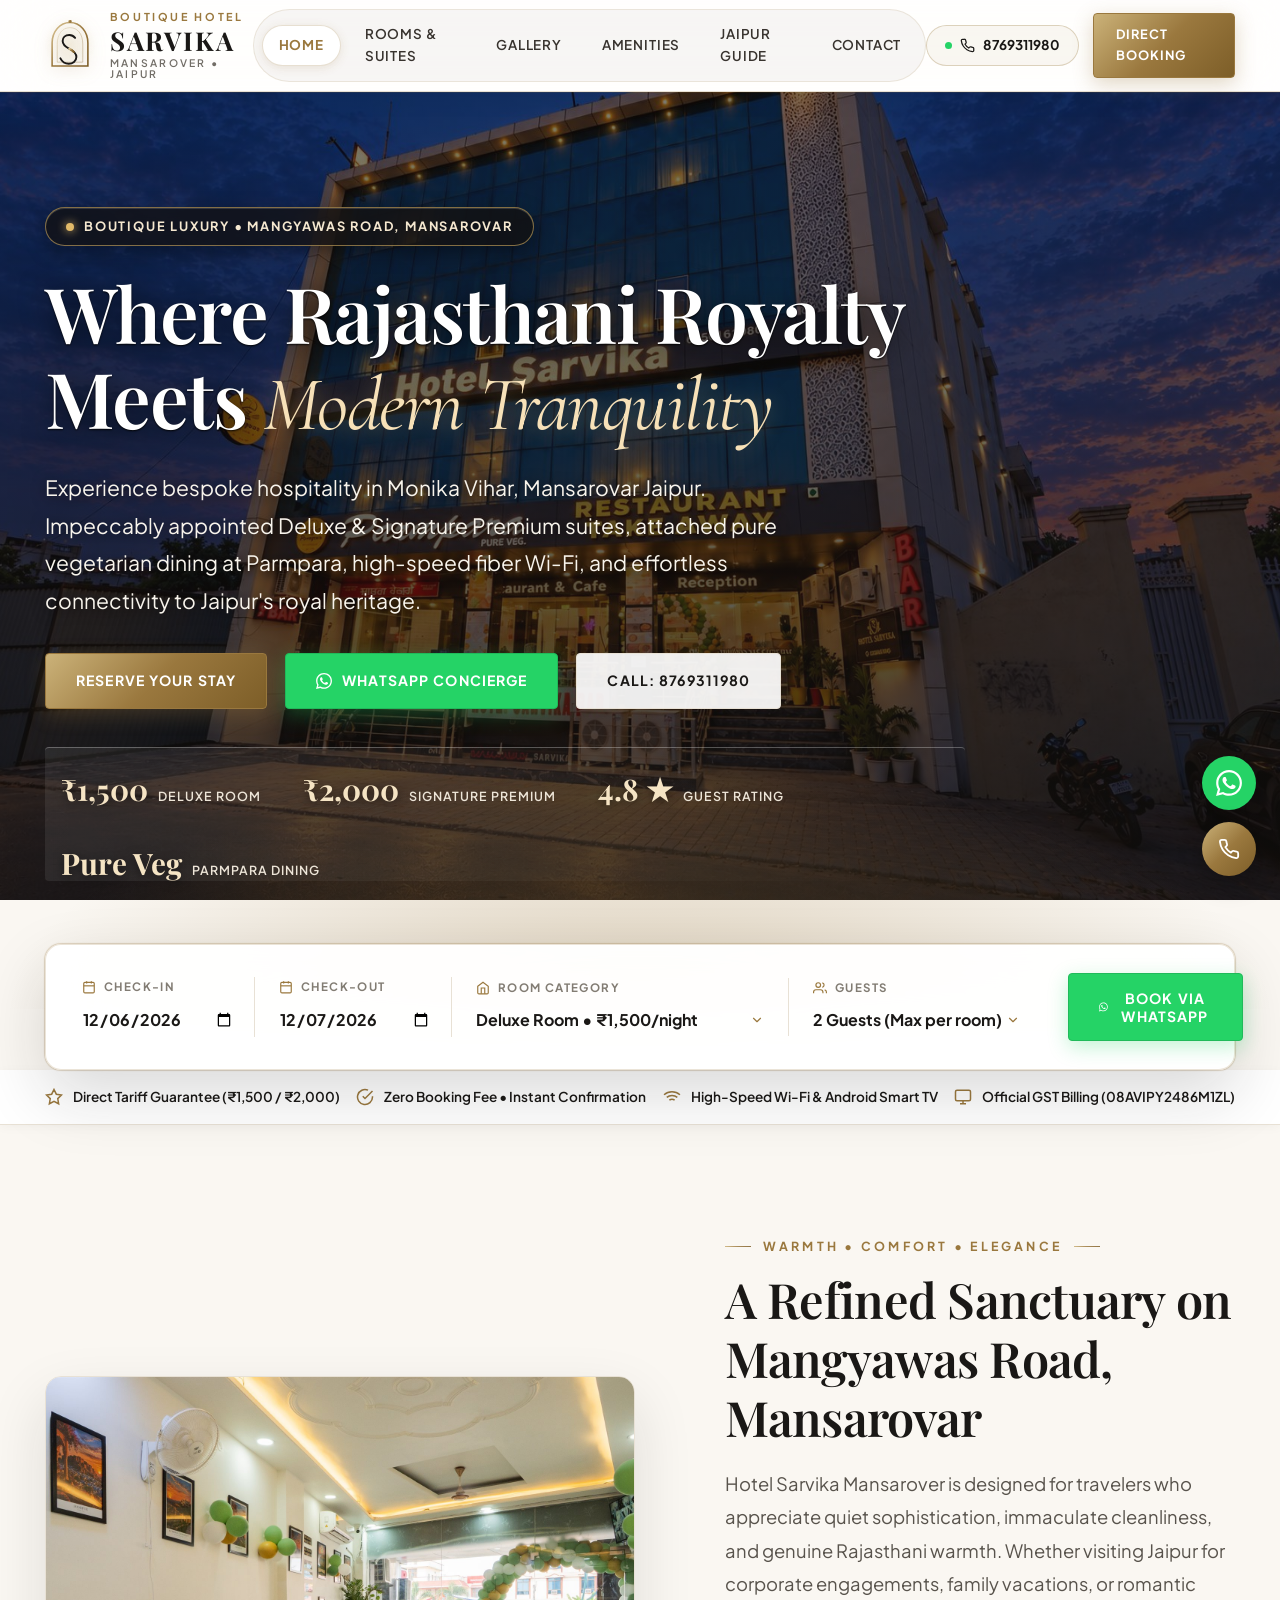
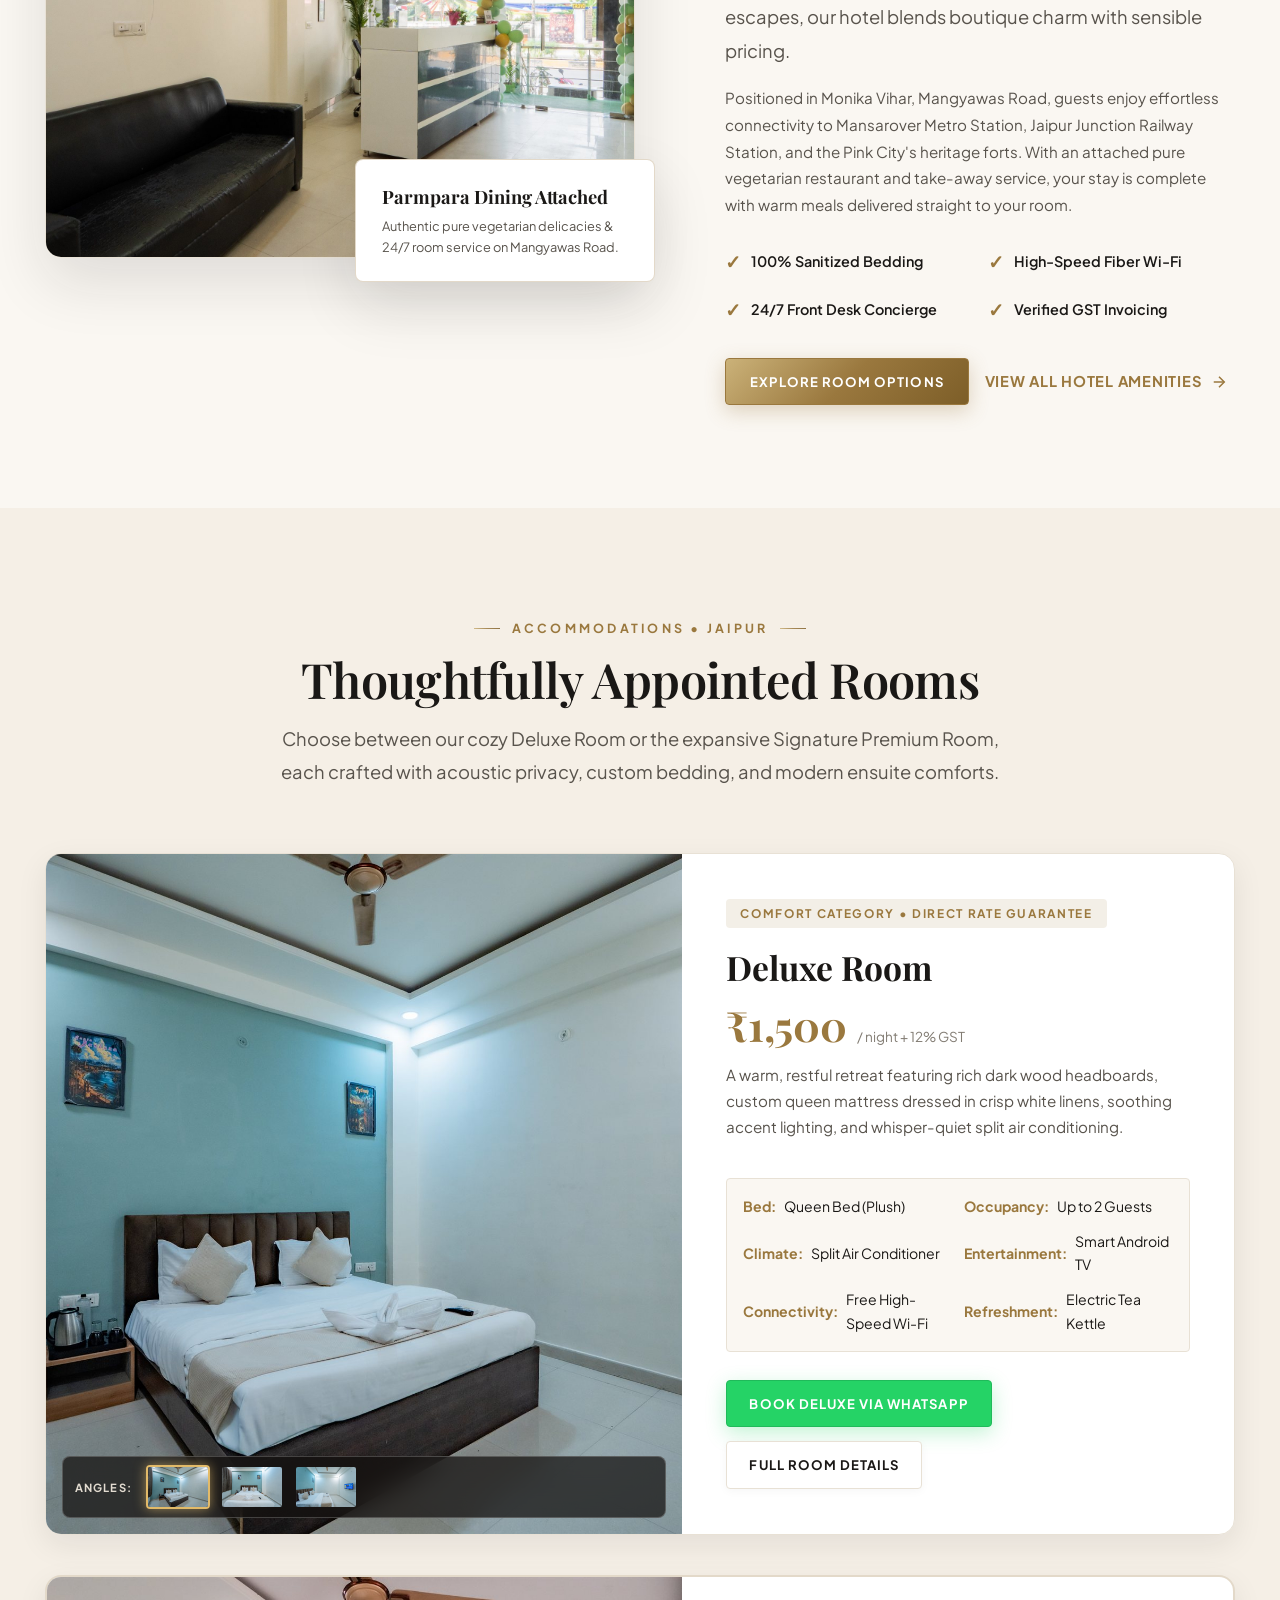
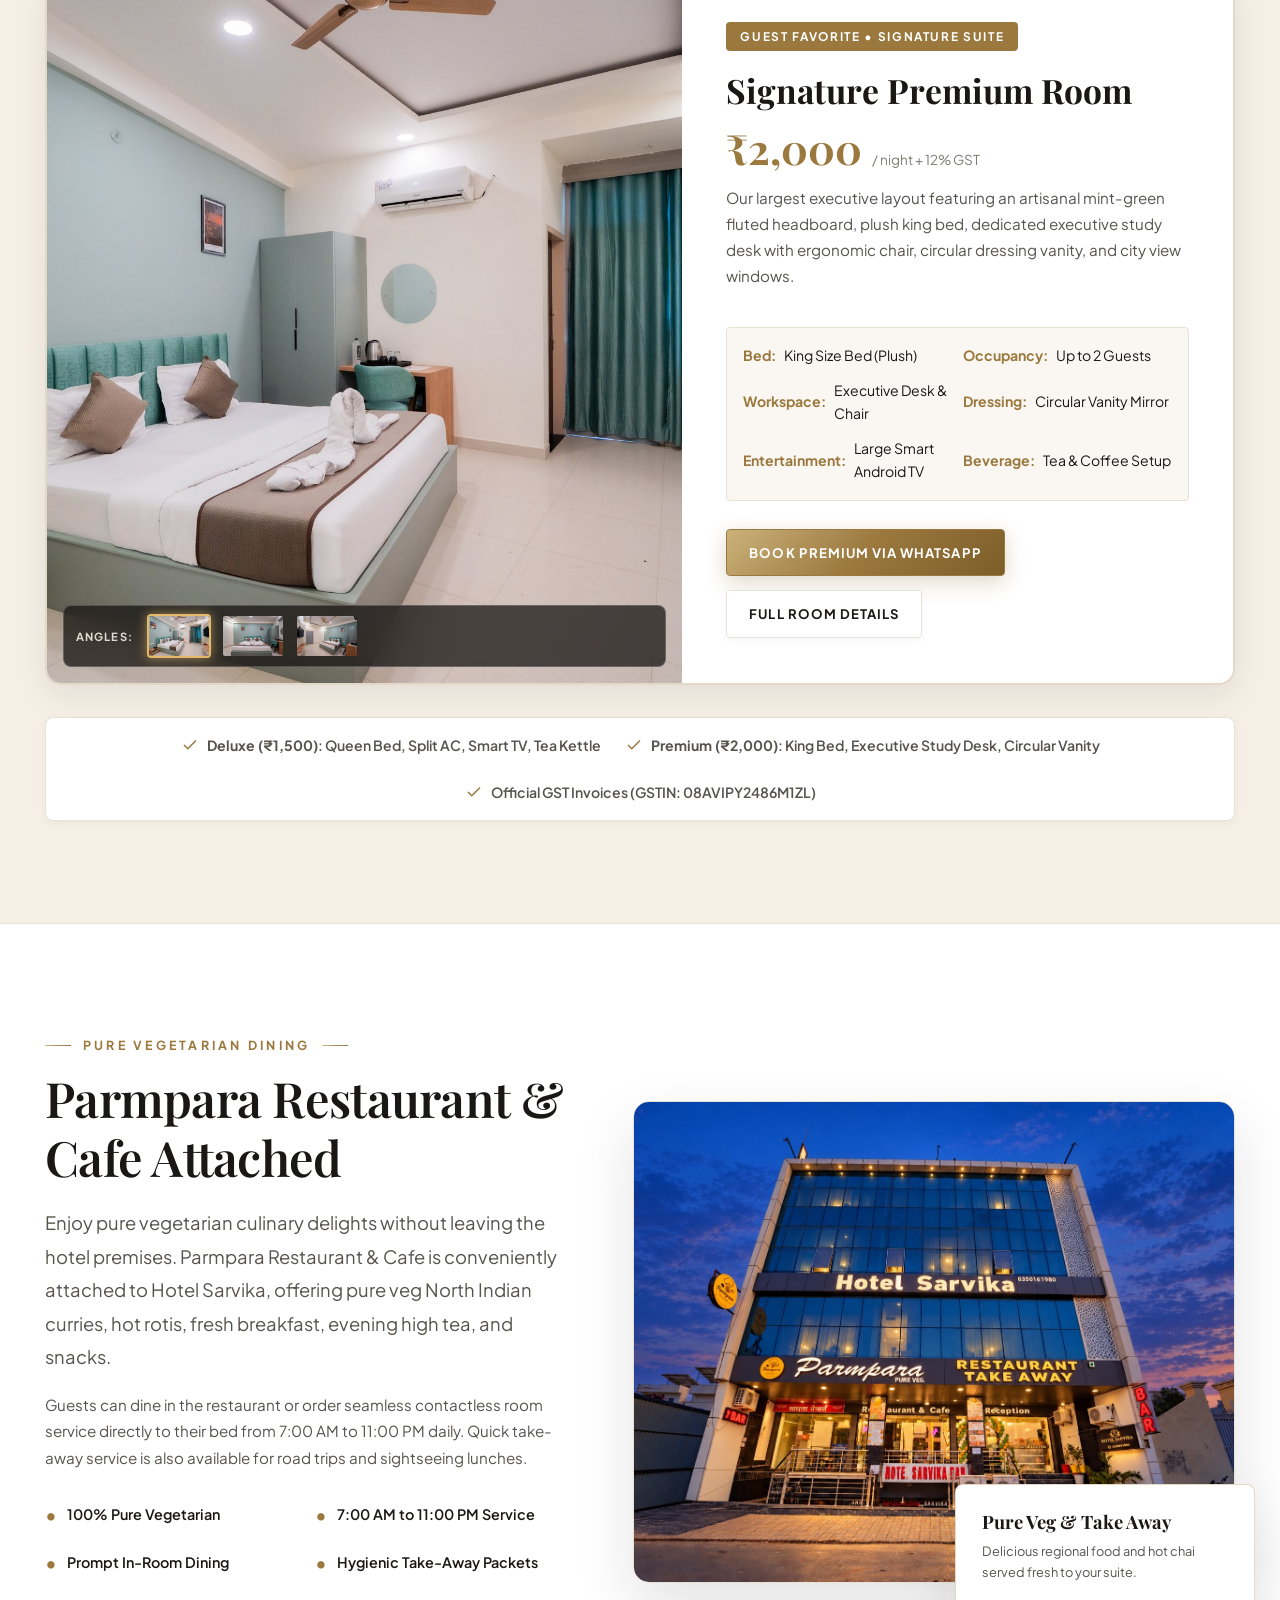
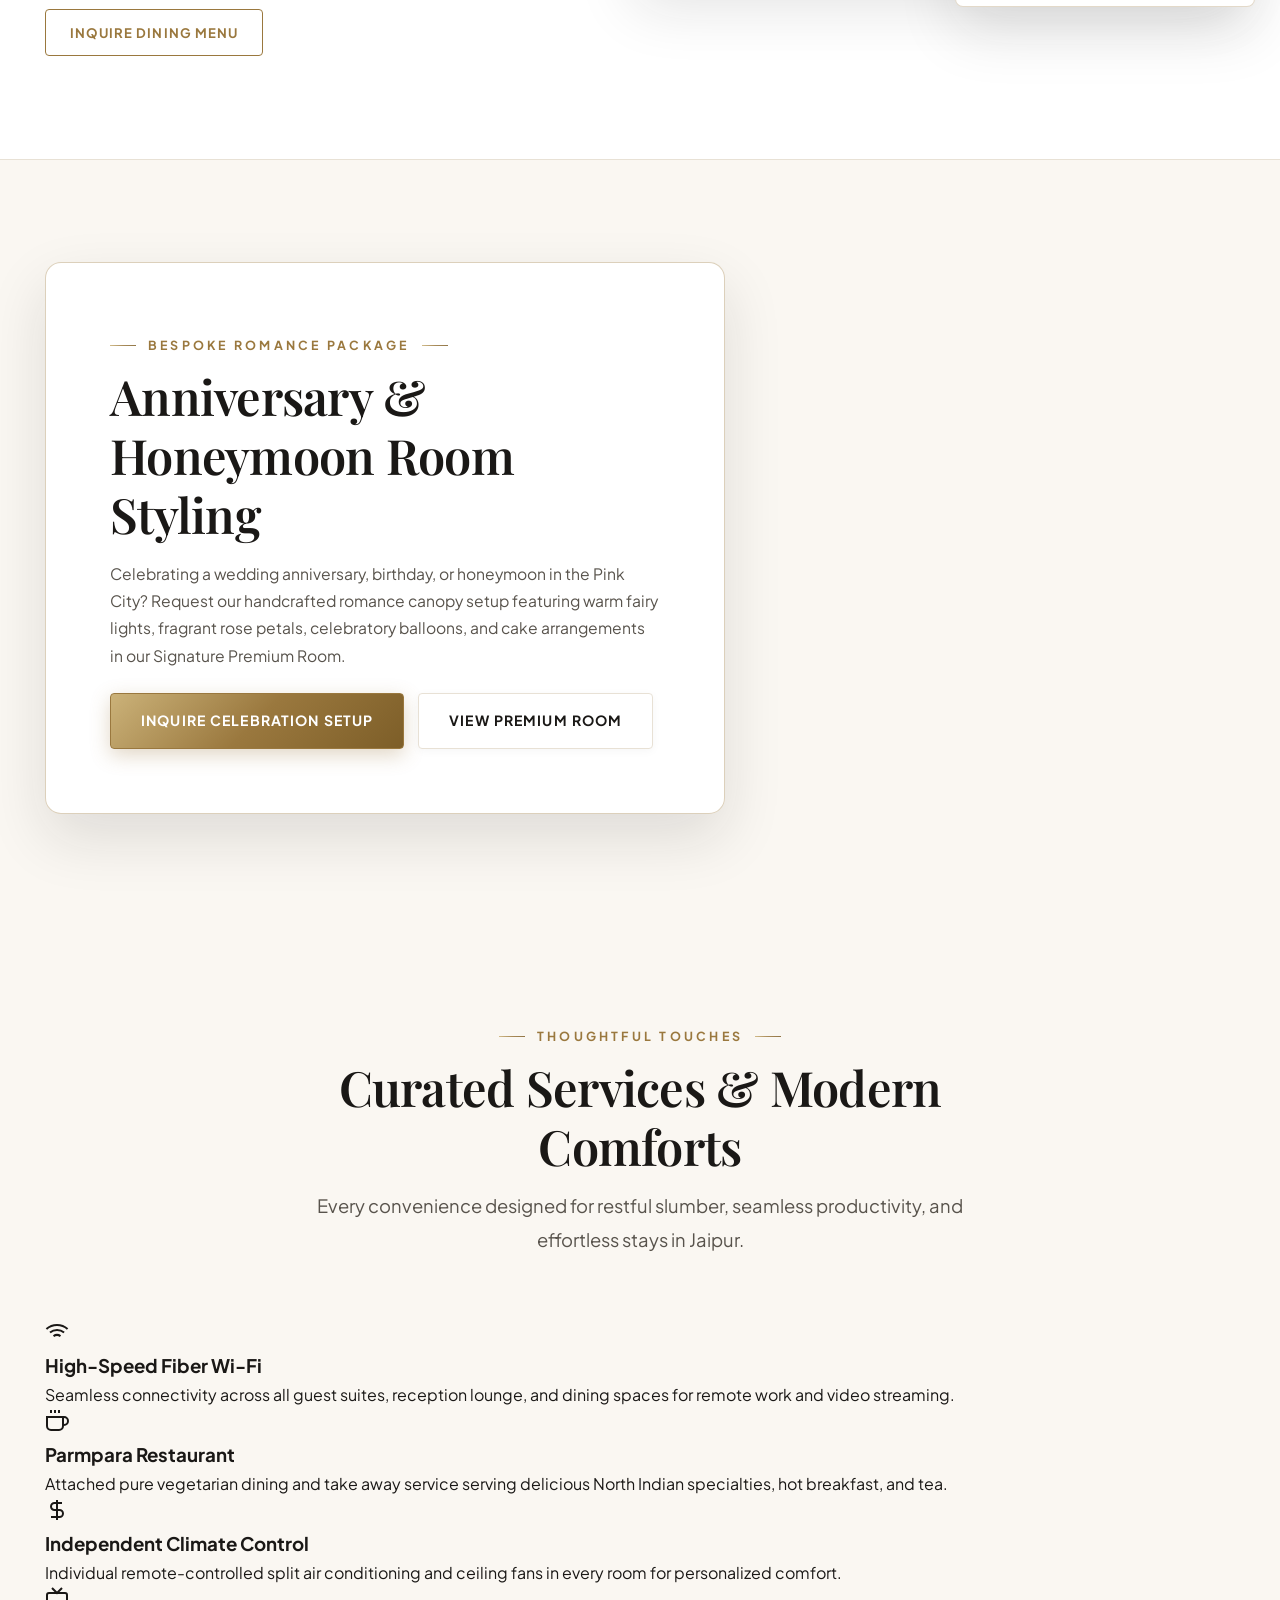
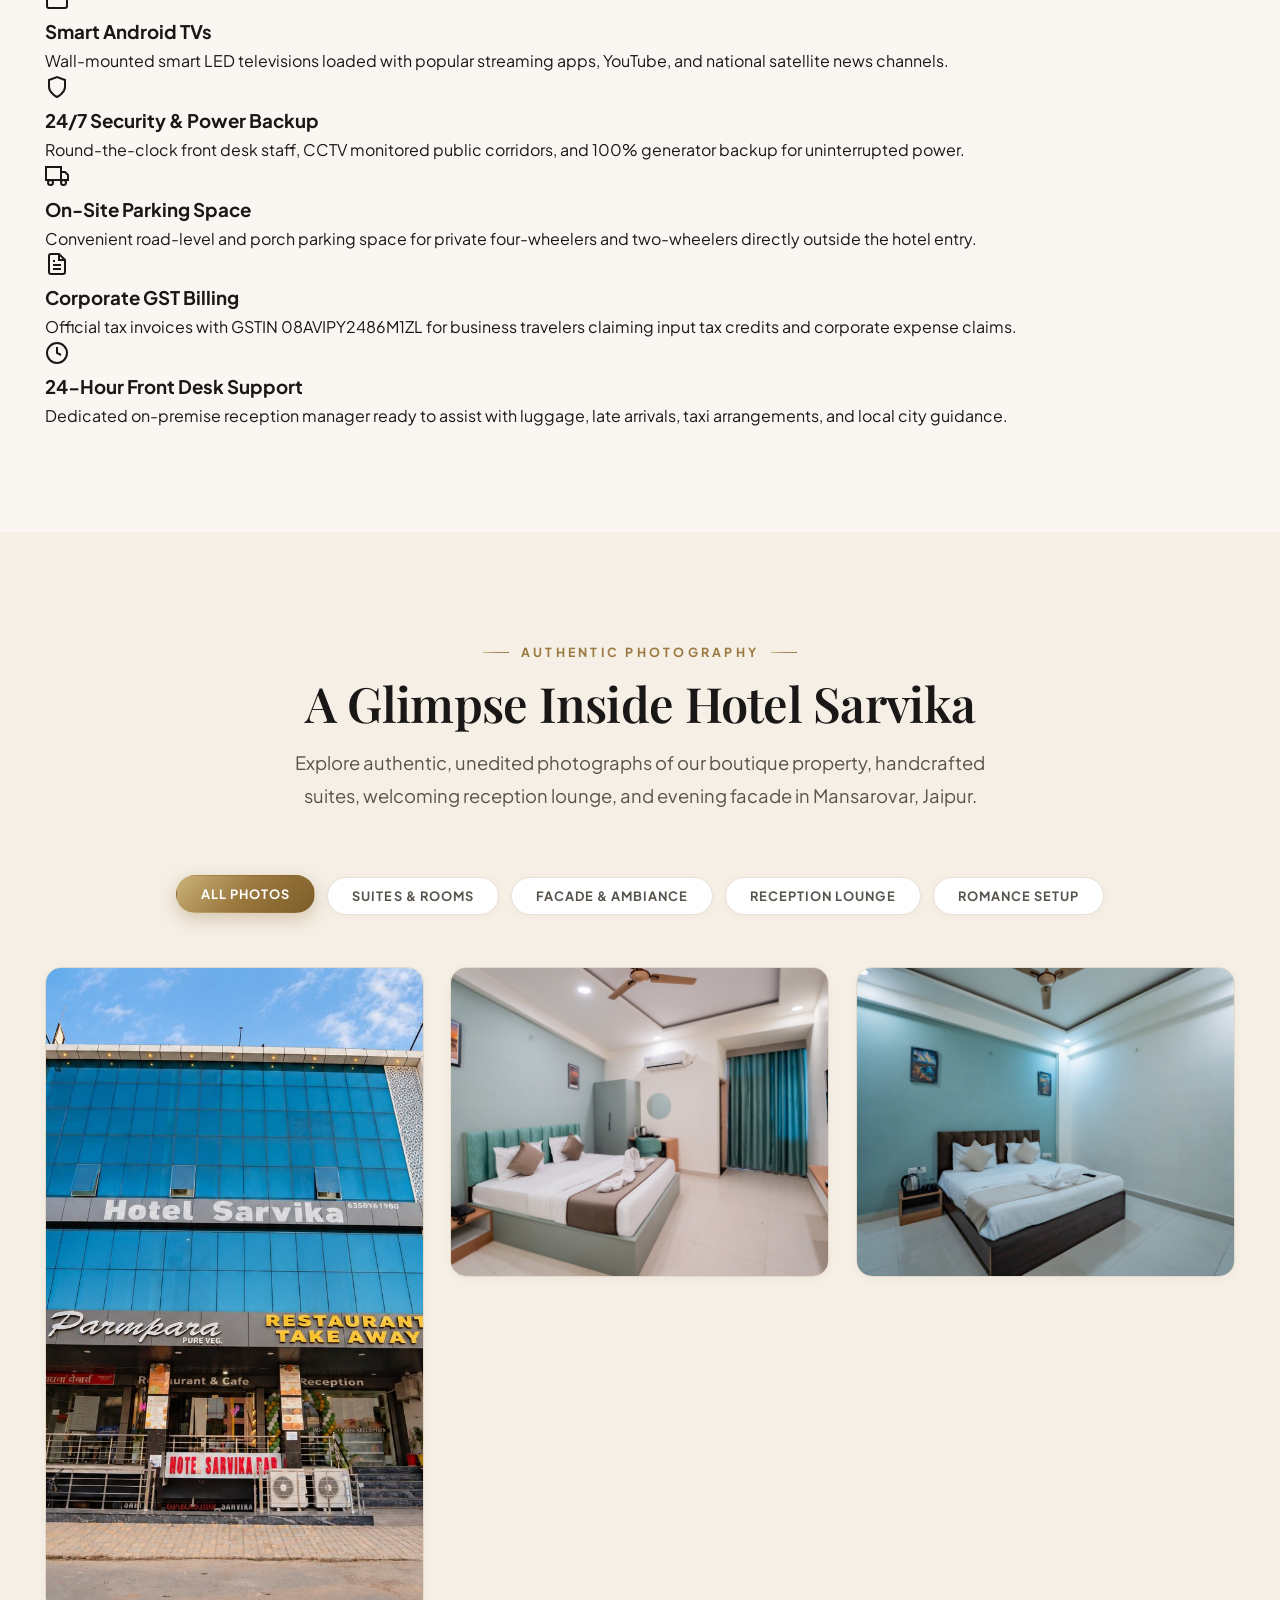
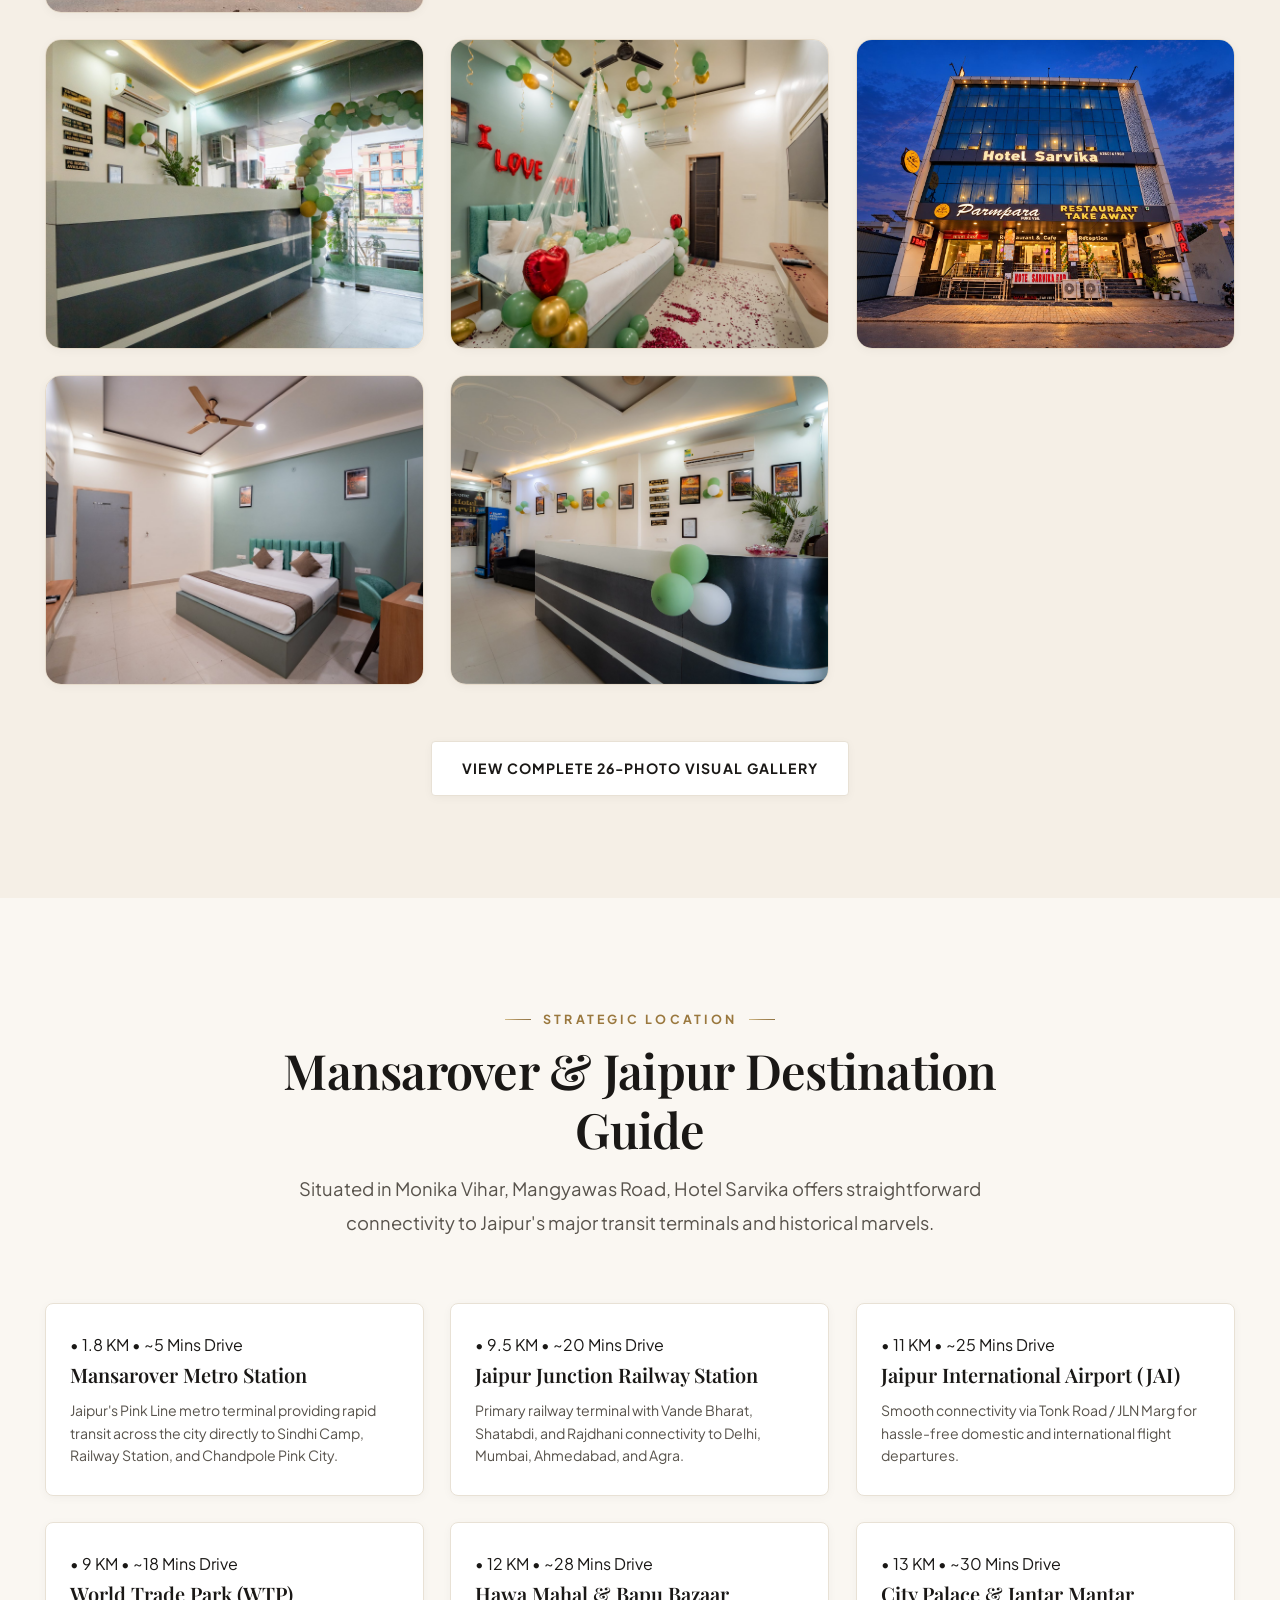
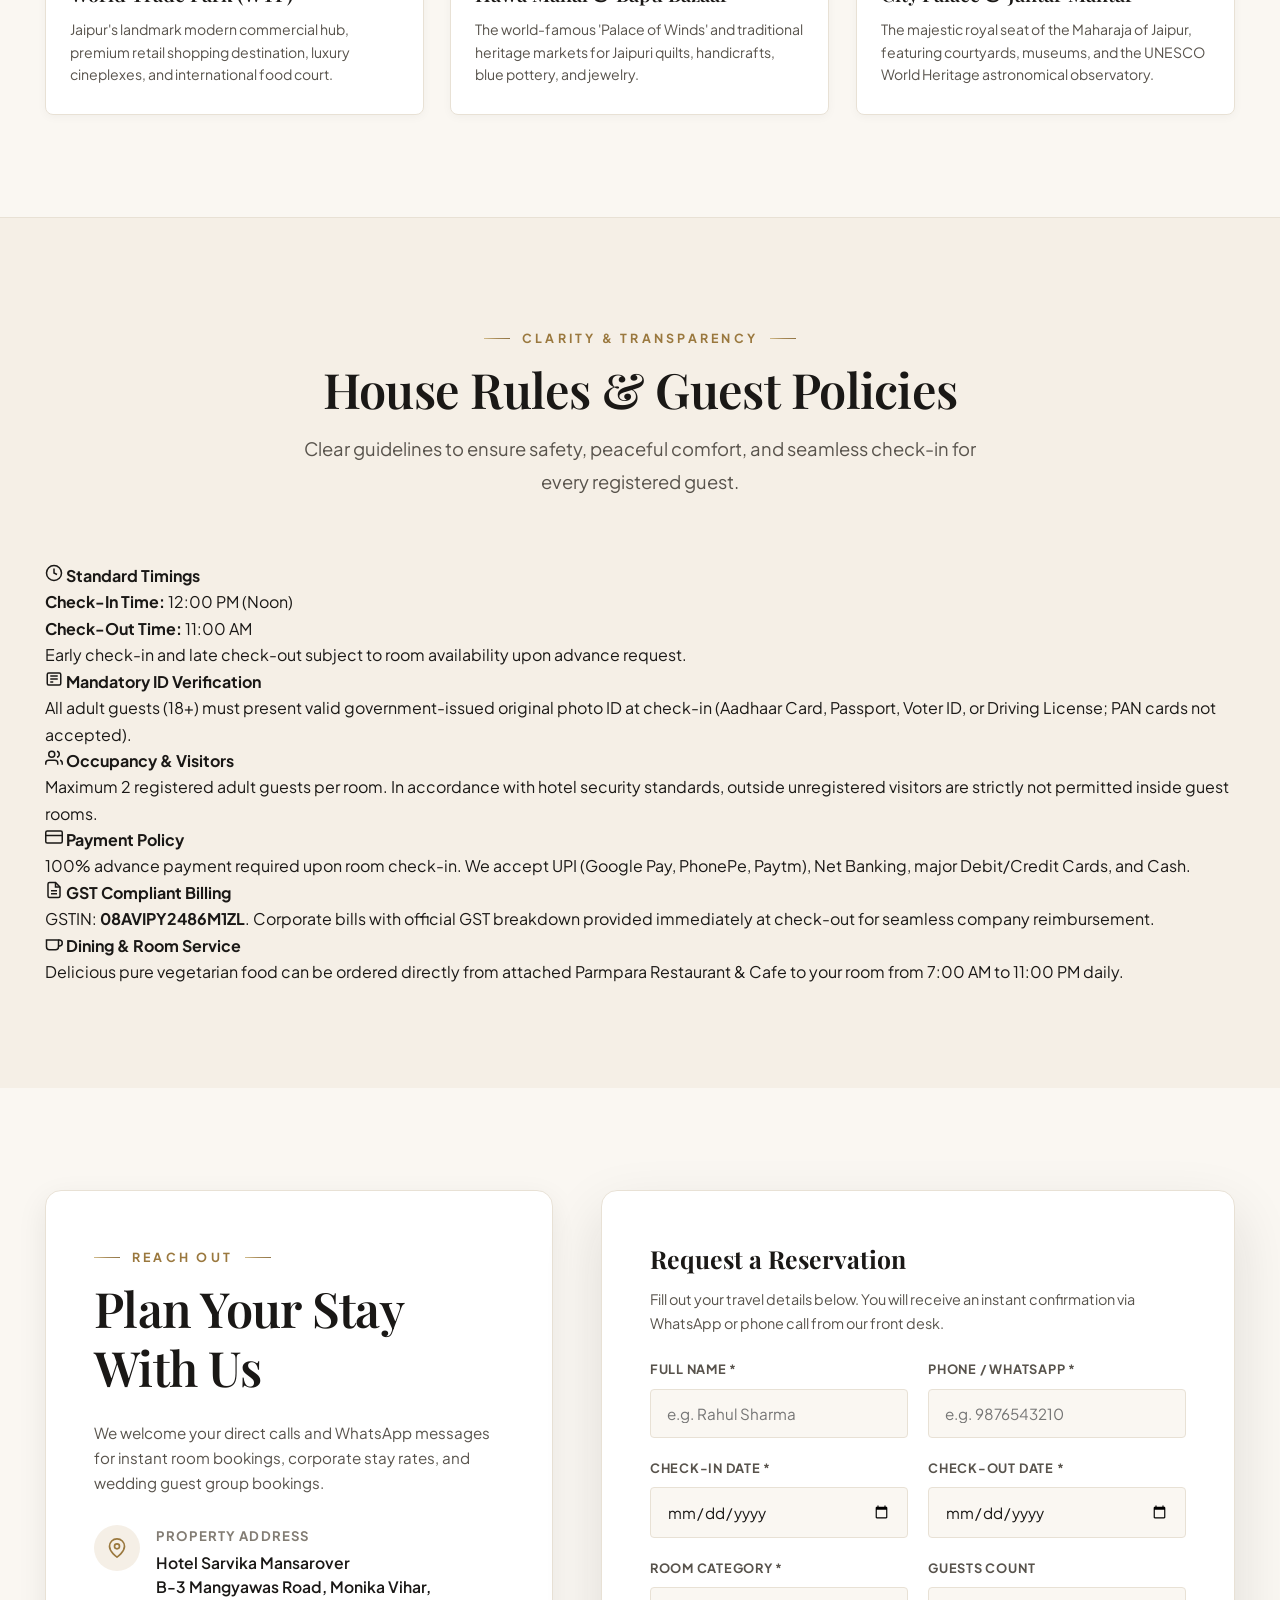
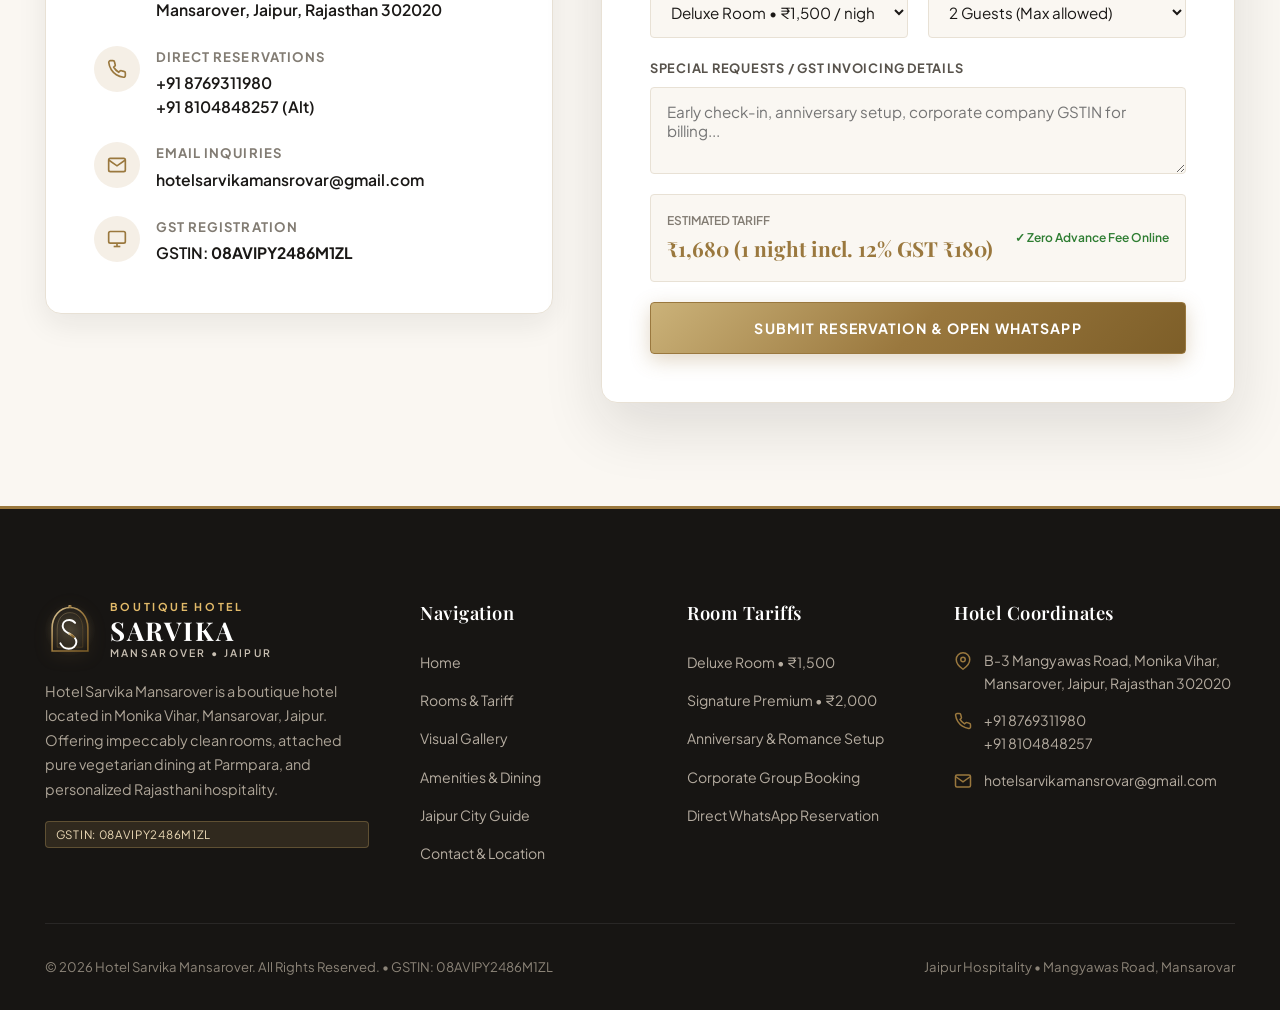
==== commit 84d4293a: "feat(mobile): complete luxury mobile UI/UX overhaul across all pages and breakpoints" ====
--- a/index.html
+++ b/index.html
@@ -52,6 +52,22 @@
           <li><a href="amenities.html" class="nav-link">Amenities</a></li>
           <li><a href="location.html" class="nav-link">Jaipur Guide</a></li>
           <li><a href="contact.html" class="nav-link">Contact</a></li>
+          <li class="nav-drawer-footer">
+            <div class="nav-drawer-actions">
+              <a href="https://wa.me/918769311980?text=Hello%20Hotel%20Sarvika%20Mansarover%2C%20I%20would%20like%20to%20inquire%20about%20booking%20a%20room." class="btn btn-whatsapp nav-drawer-btn" target="_blank">
+                <svg width="15" height="15" viewBox="0 0 24 24" fill="currentColor"><path d="M.057 24l1.687-6.163c-1.041-1.804-1.588-3.849-1.587-5.946.003-6.556 5.338-11.891 11.893-11.891 3.181.001 6.167 1.24 8.413 3.488 2.245 2.248 3.481 5.236 3.48 8.414-.003 6.557-5.338 11.892-11.893 11.892-1.99-.001-3.951-.5-5.688-1.448l-6.305 1.654zm6.597-3.807c1.676.995 3.276 1.591 5.392 1.592 5.448 0 9.886-4.434 9.889-9.885.002-5.462-4.415-9.89-9.881-9.892-5.452 0-9.887 4.434-9.889 9.884-.001 2.225.651 3.891 1.746 5.634l-.999 3.648 3.742-.981zm11.387-5.464c-.074-.124-.272-.198-.57-.347-.297-.149-1.758-.868-2.031-.967-.272-.099-.47-.149-.669.149-.198.297-.768.967-.941 1.165-.173.198-.347.223-.644.074-.297-.149-1.255-.462-2.39-1.475-.883-.788-1.48-1.761-1.653-2.059-.173-.297-.018-.458.13-.606.134-.133.297-.347.446-.521.151-.172.2-.296.3-.495.099-.198.05-.372-.025-.521-.075-.148-.669-1.611-.916-2.206-.242-.579-.487-.501-.669-.51l-.57-.01c-.198 0-.52.074-.792.372s-1.04 1.016-1.04 2.479 1.065 2.876 1.213 3.074c.149.198 2.095 3.2 5.076 4.487.709.306 1.263.489 1.694.626.712.226 1.36.194 1.872.118.571-.085 1.758-.719 2.006-1.413.248-.695.248-1.29.173-1.414z"/></svg>
+                WhatsApp Us
+              </a>
+              <a href="tel:+918769311980" class="btn btn-secondary nav-drawer-btn">
+                <svg width="14" height="14" viewBox="0 0 24 24" fill="none" stroke="currentColor" stroke-width="2"><path d="M22 16.92v3a2 2 0 0 1-2.18 2 19.79 19.79 0 0 1-8.63-3.07 19.5 19.5 0 0 1-6-6 19.79 19.79 0 0 1-3.07-8.67A2 2 0 0 1 4.11 2h3a2 2 0 0 1 2 1.72 12.84 12.84 0 0 0 .7 2.81 2 2 0 0 1-.45 2.11L8.09 9.91a16 16 0 0 0 6 6l1.27-1.27a2 2 0 0 1 2.11-.45 12.84 12.84 0 0 0 2.81.7A2 2 0 0 1 22 16.92z"></path></svg>
+                Call Desk
+              </a>
+            </div>
+            <div class="nav-drawer-meta">
+              B-3 Mangyawas Rd, Monika Vihar, Mansarovar Jaipur<br>
+              <span class="drawer-gst">GSTIN: 08AVIPY2486M1ZL</span>
+            </div>
+          </li>
         </ul>
       </nav>
 
@@ -59,9 +75,9 @@
       <div class="nav-actions">
         <a href="tel:+918769311980" class="nav-phone-link" aria-label="Call Hotel Sarvika">
           <svg width="15" height="15" viewBox="0 0 24 24" fill="none" stroke="currentColor" stroke-width="2"><path d="M22 16.92v3a2 2 0 0 1-2.18 2 19.79 19.79 0 0 1-8.63-3.07 19.5 19.5 0 0 1-6-6 19.79 19.79 0 0 1-3.07-8.67A2 2 0 0 1 4.11 2h3a2 2 0 0 1 2 1.72 12.84 12.84 0 0 0 .7 2.81 2 2 0 0 1-.45 2.11L8.09 9.91a16 16 0 0 0 6 6l1.27-1.27a2 2 0 0 1 2.11-.45 12.84 12.84 0 0 0 2.81.7A2 2 0 0 1 22 16.92z"></path></svg>
-          8769311980
+          <span class="nav-phone-text">8769311980</span>
         </a>
-        <a href="#booking-engine" class="btn btn-primary" style="padding: 10px 22px; font-size: 0.8rem;">
+        <a href="#booking-engine" class="btn btn-primary nav-book-btn" style="padding: 10px 22px; font-size: 0.8rem;">
           Direct Booking
         </a>
         <button class="menu-toggle" id="menuToggle" aria-label="Toggle navigation menu" aria-expanded="false">
@@ -1085,6 +1101,28 @@
     </div>
   </footer>
 
+  <!-- Fixed Mobile Bottom Action Bar (App-Grade 5-Star Hotel Conversion Hub) -->
+  <nav class="mobile-bottom-bar" aria-label="Quick Mobile Reservation">
+    <a href="tel:+918769311980" class="mobile-bar-btn mobile-bar-call">
+      <div class="mobile-bar-icon">
+        <svg width="18" height="18" viewBox="0 0 24 24" fill="none" stroke="currentColor" stroke-width="2.2"><path d="M22 16.92v3a2 2 0 0 1-2.18 2 19.79 19.79 0 0 1-8.63-3.07 19.5 19.5 0 0 1-6-6 19.79 19.79 0 0 1-3.07-8.67A2 2 0 0 1 4.11 2h3a2 2 0 0 1 2 1.72 12.84 12.84 0 0 0 .7 2.81 2 2 0 0 1-.45 2.11L8.09 9.91a16 16 0 0 0 6 6l1.27-1.27a2 2 0 0 1 2.11-.45 12.84 12.84 0 0 0 2.81.7A2 2 0 0 1 22 16.92z"></path></svg>
+      </div>
+      <div class="mobile-bar-text">
+        <span class="mobile-bar-title">Call Front Desk</span>
+        <span class="mobile-bar-sub">8769311980</span>
+      </div>
+    </a>
+    <a href="https://wa.me/918769311980?text=Hello%20Hotel%20Sarvika%20Mansarover%2C%20I%20would%20like%20to%20book%20a%20room%20(Deluxe%20%E2%82%B91500%20%2F%20Premium%20%E2%82%B92000)." class="mobile-bar-btn mobile-bar-whatsapp" target="_blank" rel="noopener">
+      <div class="mobile-bar-icon">
+        <svg width="18" height="18" viewBox="0 0 24 24" fill="currentColor"><path d="M.057 24l1.687-6.163c-1.041-1.804-1.588-3.849-1.587-5.946.003-6.556 5.338-11.891 11.893-11.891 3.181.001 6.167 1.24 8.413 3.488 2.245 2.248 3.481 5.236 3.48 8.414-.003 6.557-5.338 11.892-11.893 11.892-1.99-.001-3.951-.5-5.688-1.448l-6.305 1.654zm6.597-3.807c1.676.995 3.276 1.591 5.392 1.592 5.448 0 9.886-4.434 9.889-9.885.002-5.462-4.415-9.89-9.881-9.892-5.452 0-9.887 4.434-9.889 9.884-.001 2.225.651 3.891 1.746 5.634l-.999 3.648 3.742-.981zm11.387-5.464c-.074-.124-.272-.198-.57-.347-.297-.149-1.758-.868-2.031-.967-.272-.099-.47-.149-.669.149-.198.297-.768.967-.941 1.165-.173.198-.347.223-.644.074-.297-.149-1.255-.462-2.39-1.475-.883-.788-1.48-1.761-1.653-2.059-.173-.297-.018-.458.13-.606.134-.133.297-.347.446-.521.151-.172.2-.296.3-.495.099-.198.05-.372-.025-.521-.075-.148-.669-1.611-.916-2.206-.242-.579-.487-.501-.669-.51l-.57-.01c-.198 0-.52.074-.792.372s-1.04 1.016-1.04 2.479 1.065 2.876 1.213 3.074c.149.198 2.095 3.2 5.076 4.487.709.306 1.263.489 1.694.626.712.226 1.36.194 1.872.118.571-.085 1.758-.719 2.006-1.413.248-.695.248-1.29.173-1.414z"/></svg>
+      </div>
+      <div class="mobile-bar-text">
+        <span class="mobile-bar-title">Book via WhatsApp</span>
+        <span class="mobile-bar-sub">From ₹1,500/night</span>
+      </div>
+    </a>
+  </nav>
+
   <!-- Scripts -->
   <script src="assets/js/3d-scroll.js"></script>
   <script src="assets/js/main.js"></script>
--- a/assets/css/style.css
+++ b/assets/css/style.css
@@ -1604,8 +1604,21 @@
 }
 
 /* ==========================================================================
-   RESPONSIVE BREAKPOINTS
+   RESPONSIVE BREAKPOINTS (APP-GRADE LUXURY MOBILE ARCHITECTURE)
    ========================================================================== */
+.mobile-bottom-bar {
+  display: none;
+}
+
+.nav-drawer-footer {
+  display: none;
+}
+
+body.menu-locked {
+  overflow: hidden !important;
+  touch-action: none;
+}
+
 @media (max-width: 1024px) {
   .reservation-bar-glass {
     grid-template-columns: repeat(2, 1fr);
@@ -1650,7 +1663,15 @@
 
 @media (max-width: 992px) {
   :root {
-    --header-height: 76px;
+    --header-height: 70px;
+  }
+
+  .site-header {
+    height: 70px;
+  }
+
+  .site-header.scrolled {
+    height: 64px;
   }
 
   .menu-toggle {
@@ -1663,21 +1684,24 @@
     left: 0;
     right: 0;
     width: 100%;
+    height: calc(100vh - var(--header-height));
     background: rgba(255, 255, 255, 0.98);
     backdrop-filter: blur(28px);
     -webkit-backdrop-filter: blur(28px);
     flex-direction: column;
-    padding: 24px 20px 32px;
-    gap: 8px;
-    border-radius: 0 0 20px 20px;
+    padding: 20px 20px 40px;
+    gap: 4px;
+    border-radius: 0;
     border: none;
-    border-bottom: 2px solid var(--gold-border);
-    box-shadow: 0 25px 60px rgba(0, 0, 0, 0.18);
+    border-top: 1px solid rgba(154, 120, 62, 0.16);
+    box-shadow: 0 25px 60px rgba(0, 0, 0, 0.22);
     transform: translateY(-120%);
     opacity: 0;
     pointer-events: none;
     transition: transform 0.35s var(--transition-smooth), opacity 0.3s ease;
     z-index: 999;
+    overflow-y: auto;
+    -webkit-overflow-scrolling: touch;
   }
 
   .nav-menu.open {
@@ -1688,79 +1712,613 @@
 
   .nav-link {
     width: 100%;
-    text-align: center;
-    padding: 12px 20px;
-    font-size: 0.92rem;
+    text-align: left;
+    padding: 13px 18px;
+    font-size: 0.95rem;
+    font-weight: 600;
     border-radius: var(--radius-xs);
+    border: 1px solid transparent;
+    display: flex;
+    align-items: center;
+    justify-content: space-between;
+  }
+
+  .nav-link::after {
+    content: "›";
+    font-size: 1.3rem;
+    color: var(--gold-primary);
+    opacity: 0.4;
+    transition: transform 0.2s ease, opacity 0.2s ease;
+  }
+
+  .nav-link:hover::after, .nav-link.active::after {
+    opacity: 1;
+    transform: translateX(4px);
+  }
+
+  .nav-link.active {
+    background: rgba(154, 120, 62, 0.08);
+    border-color: rgba(154, 120, 62, 0.24);
+    color: var(--gold-primary);
+    font-weight: 700;
   }
 
   .nav-actions .btn {
     display: none;
   }
+
+  .nav-drawer-footer {
+    display: flex;
+    flex-direction: column;
+    gap: 14px;
+    margin-top: 14px;
+    padding-top: 18px;
+    border-top: 1px solid rgba(154, 120, 62, 0.18);
+    width: 100%;
+  }
+
+  .nav-drawer-actions {
+    display: grid;
+    grid-template-columns: 1fr 1fr;
+    gap: 10px;
+    width: 100%;
+  }
+
+  .nav-drawer-btn {
+    padding: 12px 14px;
+    font-size: 0.8rem;
+    text-align: center;
+    justify-content: center;
+    border-radius: var(--radius-xs);
+    white-space: nowrap;
+    display: flex;
+    align-items: center;
+    gap: 6px;
+    font-weight: 700;
+  }
+
+  .nav-drawer-meta {
+    text-align: center;
+    font-size: 0.76rem;
+    color: var(--text-secondary);
+    line-height: 1.5;
+  }
+
+  .drawer-gst {
+    display: inline-block;
+    background: var(--bg-sand);
+    padding: 2px 8px;
+    border-radius: 4px;
+    font-weight: 700;
+    color: var(--gold-primary);
+    margin-top: 4px;
+  }
 }
 
 @media (max-width: 768px) {
+  :root {
+    --header-height: 66px;
+  }
+
+  body {
+    padding-bottom: 74px; /* Space for persistent bottom bar */
+  }
+
+  .floating-contact-hub {
+    display: none !important; /* Hide floating bubbles to avoid covering mobile content */
+  }
+
+  /* 1. Header Compact Luxury */
+  .site-header {
+    height: 66px;
+  }
+
+  .site-header.scrolled {
+    height: 62px;
+  }
+
+  .nav-container {
+    padding: 0 14px;
+  }
+
+  .brand-identity-hub {
+    gap: 10px;
+  }
+
+  .brand-crest-mark {
+    width: 38px;
+    height: 42px;
+    padding: 1px;
+  }
+
+  .brand-kicker {
+    font-size: 0.58rem;
+    letter-spacing: 0.18em;
+  }
+
+  .brand-title {
+    font-size: 1.32rem;
+    letter-spacing: 0.06em;
+  }
+
+  .brand-location {
+    font-size: 0.58rem;
+    letter-spacing: 0.16em;
+  }
+
+  .nav-actions {
+    gap: 8px;
+  }
+
+  .nav-phone-link {
+    padding: 7px 12px;
+    font-size: 0.78rem;
+  }
+
+  .menu-toggle {
+    width: 38px;
+    height: 38px;
+    padding: 6px 7px;
+  }
+
+  .menu-toggle .hamburger-bar {
+    width: 20px;
+  }
+
+  /* 2. Hero Section */
+  .hero-immersive-section {
+    padding: 1.6rem 0 3rem;
+    min-height: auto;
+  }
+
+  .hero-editorial-card {
+    padding: 1.5rem 1.15rem;
+    border-radius: 12px;
+  }
+
+  .hero-luxury-badge {
+    font-size: 0.7rem;
+    padding: 5px 12px;
+    margin-bottom: 12px;
+    line-height: 1.35;
+    text-align: center;
+  }
+
+  .hero-headline-main {
+    font-size: clamp(1.8rem, 6.8vw, 2.35rem);
+    line-height: 1.18;
+    margin-bottom: 12px;
+    letter-spacing: -0.01em;
+  }
+
+  .hero-lead-description {
+    font-size: 0.92rem;
+    line-height: 1.6;
+    margin-bottom: 20px;
+  }
+
+  .hero-cta-ribbon {
+    display: flex;
+    flex-direction: column;
+    gap: 10px;
+    width: 100%;
+    margin-bottom: 24px;
+  }
+
+  .hero-cta-ribbon .btn {
+    width: 100%;
+    min-height: 48px;
+    justify-content: center;
+    font-size: 0.88rem;
+  }
+
+  .hero-highlights-row {
+    display: grid;
+    grid-template-columns: 1fr 1fr;
+    gap: 12px 14px;
+    padding: 16px 0 0;
+    border-top: 1px solid rgba(255, 255, 255, 0.22);
+    background: none;
+    border-radius: 0;
+    padding-left: 0;
+  }
+
+  .hero-highlight-item {
+    flex-direction: column;
+    align-items: flex-start;
+    gap: 2px;
+  }
+
+  .hero-highlight-val {
+    font-size: 1.55rem;
+  }
+
+  .hero-highlight-lbl {
+    font-size: 0.72rem;
+  }
+
+  /* 3. Quick Booking Engine Bar */
+  .reservation-bar-wrapper {
+    margin-top: -24px;
+    margin-bottom: 24px;
+  }
 
   .reservation-bar-glass {
     grid-template-columns: 1fr;
-    padding: 20px;
+    padding: 18px 14px;
+    gap: 12px;
+    border-radius: 12px;
   }
 
   .res-field {
     border-right: none;
-    border-bottom: 1px solid var(--border-subtle);
-    padding-bottom: 14px;
+    border-bottom: 1px solid rgba(154, 120, 62, 0.16);
+    padding-bottom: 10px;
     padding-right: 0;
   }
 
-  .reservation-bar-glass .btn {
+  .res-field label {
+    font-size: 0.72rem;
+    margin-bottom: 4px;
+  }
+
+  .res-field input, .res-field select {
+    font-size: 16px !important; /* Strictly prevents iOS Safari auto-zoom */
+    width: 100%;
+    height: 44px;
+    padding: 8px 12px;
+    background: rgba(245, 239, 230, 0.55);
+    border: 1px solid rgba(154, 120, 62, 0.22);
+    border-radius: 6px;
+    box-sizing: border-box;
+  }
+
+  #btnQuickBook {
+    min-height: 48px;
+    width: 100%;
+    justify-content: center;
+    font-size: 0.9rem;
     grid-column: span 1;
   }
 
+  /* 4. Privileges Strip */
+  .privileges-strip {
+    padding: 14px 0;
+  }
+
+  .privileges-grid {
+    display: grid;
+    grid-template-columns: 1fr 1fr;
+    gap: 12px 10px;
+  }
+
+  .privilege-item {
+    font-size: 0.78rem;
+    gap: 8px;
+  }
+
+  /* 5. Inner Page Hero Banner */
+  .inner-page-hero {
+    padding: 3rem 0 2.2rem;
+  }
+
+  .inner-page-hero .heading-display {
+    font-size: clamp(1.8rem, 6.5vw, 2.3rem);
+    line-height: 1.2;
+  }
+
+  /* 6. Editorial Bento (Overview Section) */
+  .editorial-bento-grid {
+    grid-template-columns: 1fr;
+    gap: 28px;
+  }
+
+  .editorial-img-master img {
+    height: 250px;
+  }
+
+  .editorial-floating-plate {
+    position: relative;
+    inset: auto;
+    margin: -28px 12px 0 12px;
+    max-width: calc(100% - 24px);
+    box-shadow: var(--shadow-md);
+    padding: 18px 20px;
+  }
+
+  /* 7. Asymmetric Suite Feature Cards & Angles Preview */
+  .suite-feature-card {
+    border-radius: 12px;
+    margin-bottom: 24px;
+  }
+
+  .suite-split-layout {
+    grid-template-columns: 1fr;
+  }
+
+  .suite-image-side {
+    height: 260px;
+    min-height: 260px;
+    max-height: 260px;
+    position: relative;
+    overflow: hidden;
+  }
+
+  .suite-image-side img {
+    height: 100%;
+    width: 100%;
+    object-fit: cover;
+  }
+
+  .room-thumb-strip {
+    position: absolute !important;
+    bottom: 10px !important;
+    left: 10px !important;
+    right: 10px !important;
+    margin: 0 !important;
+    padding: 6px 10px !important;
+    background: rgba(18, 16, 14, 0.85) !important;
+    backdrop-filter: blur(12px) !important;
+    -webkit-backdrop-filter: blur(12px) !important;
+    border-radius: 8px !important;
+    display: flex !important;
+    align-items: center !important;
+    gap: 8px !important;
+    overflow-x: auto !important;
+    -webkit-overflow-scrolling: touch !important;
+    z-index: 10 !important;
+    scrollbar-width: none !important;
+  }
+
+  .room-thumb-strip::-webkit-scrollbar {
+    display: none;
+  }
+
+  .room-thumb-label {
+    font-size: 0.64rem;
+    margin-right: 2px;
+  }
+
+  .room-thumb-btn {
+    width: 52px;
+    height: 38px;
+    border-radius: 4px;
+    flex-shrink: 0;
+  }
+
+  .suite-info-side {
+    padding: 22px 16px 24px;
+  }
+
+  .suite-tag-badge {
+    font-size: 0.7rem;
+    margin-bottom: 8px;
+  }
+
+  .suite-info-side h3 {
+    font-size: 1.7rem !important;
+    margin-bottom: 6px;
+  }
+
+  .suite-price-hero {
+    margin-bottom: 12px;
+  }
+
+  .suite-price-hero .amount {
+    font-size: 2.1rem;
+  }
+
+  .suite-spec-list {
+    grid-template-columns: 1fr;
+    gap: 8px;
+    padding: 14px 12px;
+    margin: 16px 0 20px;
+    font-size: 0.85rem;
+  }
+
+  /* 8. Romance Package Section */
+  .romance-experience-section {
+    background-attachment: scroll !important;
+    padding: 3.5rem 0;
+  }
+
+  .romance-glass-box {
+    padding: 24px 16px;
+    margin: 0 auto;
+    border-radius: 12px;
+  }
+
+  /* 9. Gallery Filters & Masonry */
+  .gallery-filter-tabs {
+    display: flex;
+    justify-content: flex-start;
+    gap: 8px;
+    flex-wrap: nowrap;
+    overflow-x: auto;
+    -webkit-overflow-scrolling: touch;
+    padding: 4px 16px 12px;
+    margin: 0 -16px 1.8rem;
+    scrollbar-width: none;
+  }
+
+  .gallery-filter-tabs::-webkit-scrollbar {
+    display: none;
+  }
+
+  .filter-btn {
+    white-space: nowrap;
+    flex-shrink: 0;
+    padding: 8px 16px;
+    font-size: 0.74rem;
+  }
+
+  .gallery-masonry {
+    grid-template-columns: 1fr;
+    gap: 16px;
+  }
+
+  .gallery-item, .gallery-item.span-2-row {
+    height: 250px;
+  }
+
+  .gallery-item.span-2-col {
+    grid-column: span 1;
+  }
+
+  .gallery-overlay {
+    opacity: 1;
+    background: linear-gradient(180deg, rgba(26, 24, 22, 0) 40%, rgba(26, 24, 22, 0.88) 100%);
+    padding: 16px;
+  }
+
+  .gallery-overlay h4 {
+    font-size: 1.1rem;
+  }
+
+  /* 10. Transit & Policies */
   .transit-grid-3, .policy-panel-grid {
     grid-template-columns: 1fr;
-  }
-
-  .gallery-masonry {
-    grid-template-columns: 1fr;
-  }
-
-  .gallery-item.span-2-row {
-    height: 300px;
-  }
-
-  .gallery-item.span-2-col {
-    grid-column: span 1;
-  }
-
+    gap: 16px;
+  }
+
+  .transit-card, .policy-item-box {
+    padding: 20px 18px;
+  }
+
+  /* 11. Forms */
   .form-grid-2 {
     grid-template-columns: 1fr;
+    gap: 14px;
+  }
+
+  .form-control {
+    font-size: 16px !important;
+    padding: 12px 14px;
+  }
+
+  .contact-info-panel, .booking-form-card {
+    padding: 24px 18px;
+  }
+
+  /* 12. Footer */
+  .site-footer {
+    padding-top: 3.2rem;
+    padding-bottom: 1.8rem;
   }
 
   .footer-grid {
     grid-template-columns: 1fr;
-  }
-
-  .notice-inner {
+    gap: 2rem;
+    margin-bottom: 2.2rem;
+  }
+
+  .footer-bottom {
+    flex-direction: column;
+    text-align: center;
+    gap: 10px;
+  }
+
+  /* 13. Persistent Mobile Bottom Action Bar */
+  .mobile-bottom-bar {
+    display: flex;
+    position: fixed;
+    bottom: 0;
+    left: 0;
+    right: 0;
+    height: 64px;
+    background: rgba(255, 255, 255, 0.97);
+    backdrop-filter: blur(20px) saturate(180%);
+    -webkit-backdrop-filter: blur(20px) saturate(180%);
+    border-top: 1px solid rgba(154, 120, 62, 0.28);
+    box-shadow: 0 -8px 24px rgba(26, 24, 22, 0.12);
+    z-index: 1000;
+    padding: 8px 12px calc(8px + env(safe-area-inset-bottom));
+    gap: 10px;
+    align-items: center;
+  }
+
+  .mobile-bar-btn {
+    flex: 1;
+    height: 48px;
+    display: flex;
+    align-items: center;
     justify-content: center;
-    text-align: center;
-  }
-
-  .notice-contact-list {
+    gap: 8px;
+    border-radius: var(--radius-xs);
+    text-decoration: none;
+    font-weight: 700;
+    transition: transform 0.2s ease, opacity 0.2s ease;
+  }
+
+  .mobile-bar-btn:active {
+    transform: scale(0.97);
+  }
+
+  .mobile-bar-call {
+    background: #FFFFFF;
+    color: var(--text-primary);
+    border: 1.5px solid rgba(154, 120, 62, 0.35);
+  }
+
+  .mobile-bar-call .mobile-bar-icon {
+    color: var(--gold-primary);
+  }
+
+  .mobile-bar-whatsapp {
+    background: #25D366;
+    color: #FFFFFF;
+    border: 1.5px solid #20BA5A;
+    box-shadow: 0 4px 14px rgba(37, 211, 102, 0.3);
+  }
+
+  .mobile-bar-icon {
+    display: flex;
+    align-items: center;
+    justify-content: center;
+  }
+
+  .mobile-bar-text {
+    display: flex;
     flex-direction: column;
-    gap: 6px;
-  }
-
-  .editorial-floating-plate {
-    position: static;
-    max-width: 100%;
-    margin-top: 16px;
-  }
-
-  .room-thumb-strip {
-    position: static;
-    margin-top: 10px;
-    background: rgba(18, 16, 14, 0.9);
+    text-align: left;
+    line-height: 1.15;
+  }
+
+  .mobile-bar-title {
+    font-size: 0.8rem;
+    font-weight: 700;
+    letter-spacing: 0.02em;
+  }
+
+  .mobile-bar-sub {
+    font-size: 0.65rem;
+    opacity: 0.88;
+    font-weight: 600;
+  }
+}
+
+@media (max-width: 540px) {
+  .nav-phone-link {
+    width: 38px;
+    height: 38px;
+    padding: 0;
+    justify-content: center;
+    border-radius: 50%;
+  }
+
+  .nav-phone-text {
+    display: none;
+  }
+
+  .nav-phone-link::before {
+    position: absolute;
+    top: 2px;
+    right: 2px;
+  }
+
+  .privileges-grid {
+    grid-template-columns: 1fr;
+    gap: 8px;
   }
 }
 
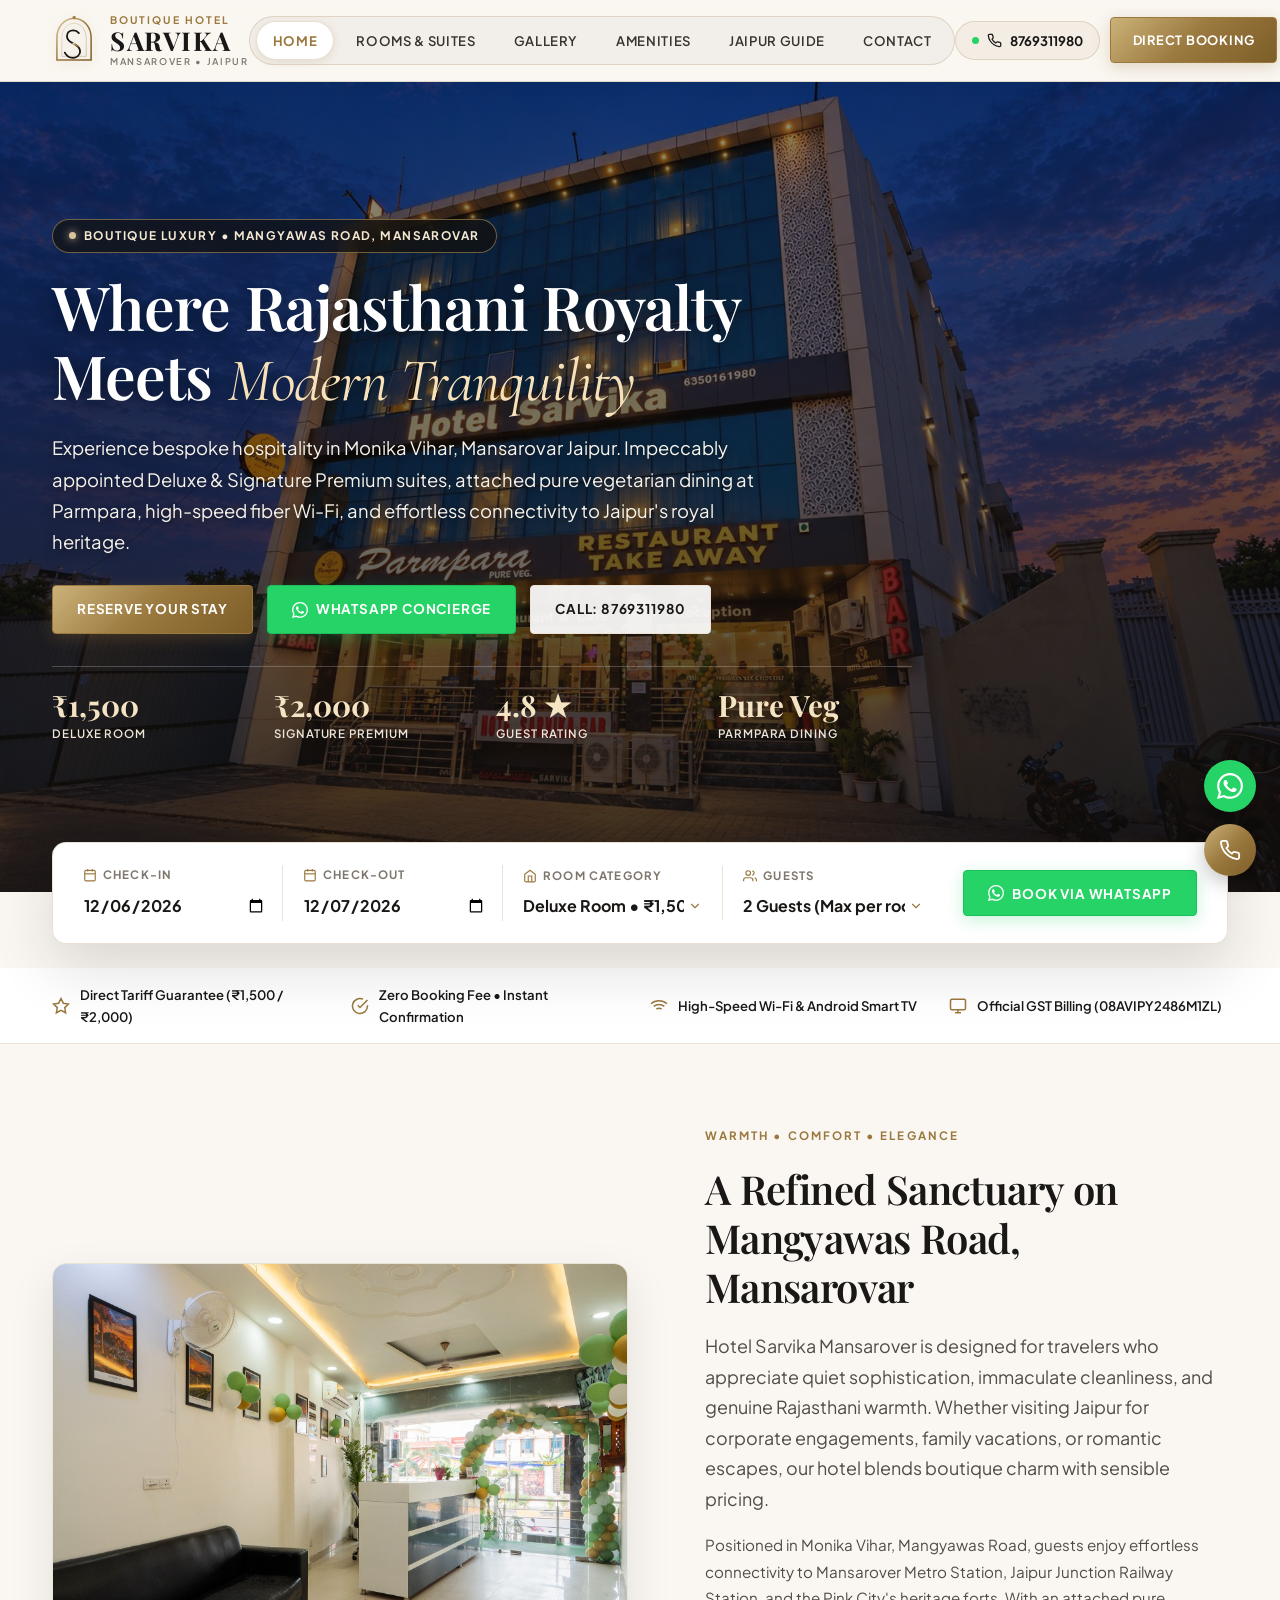
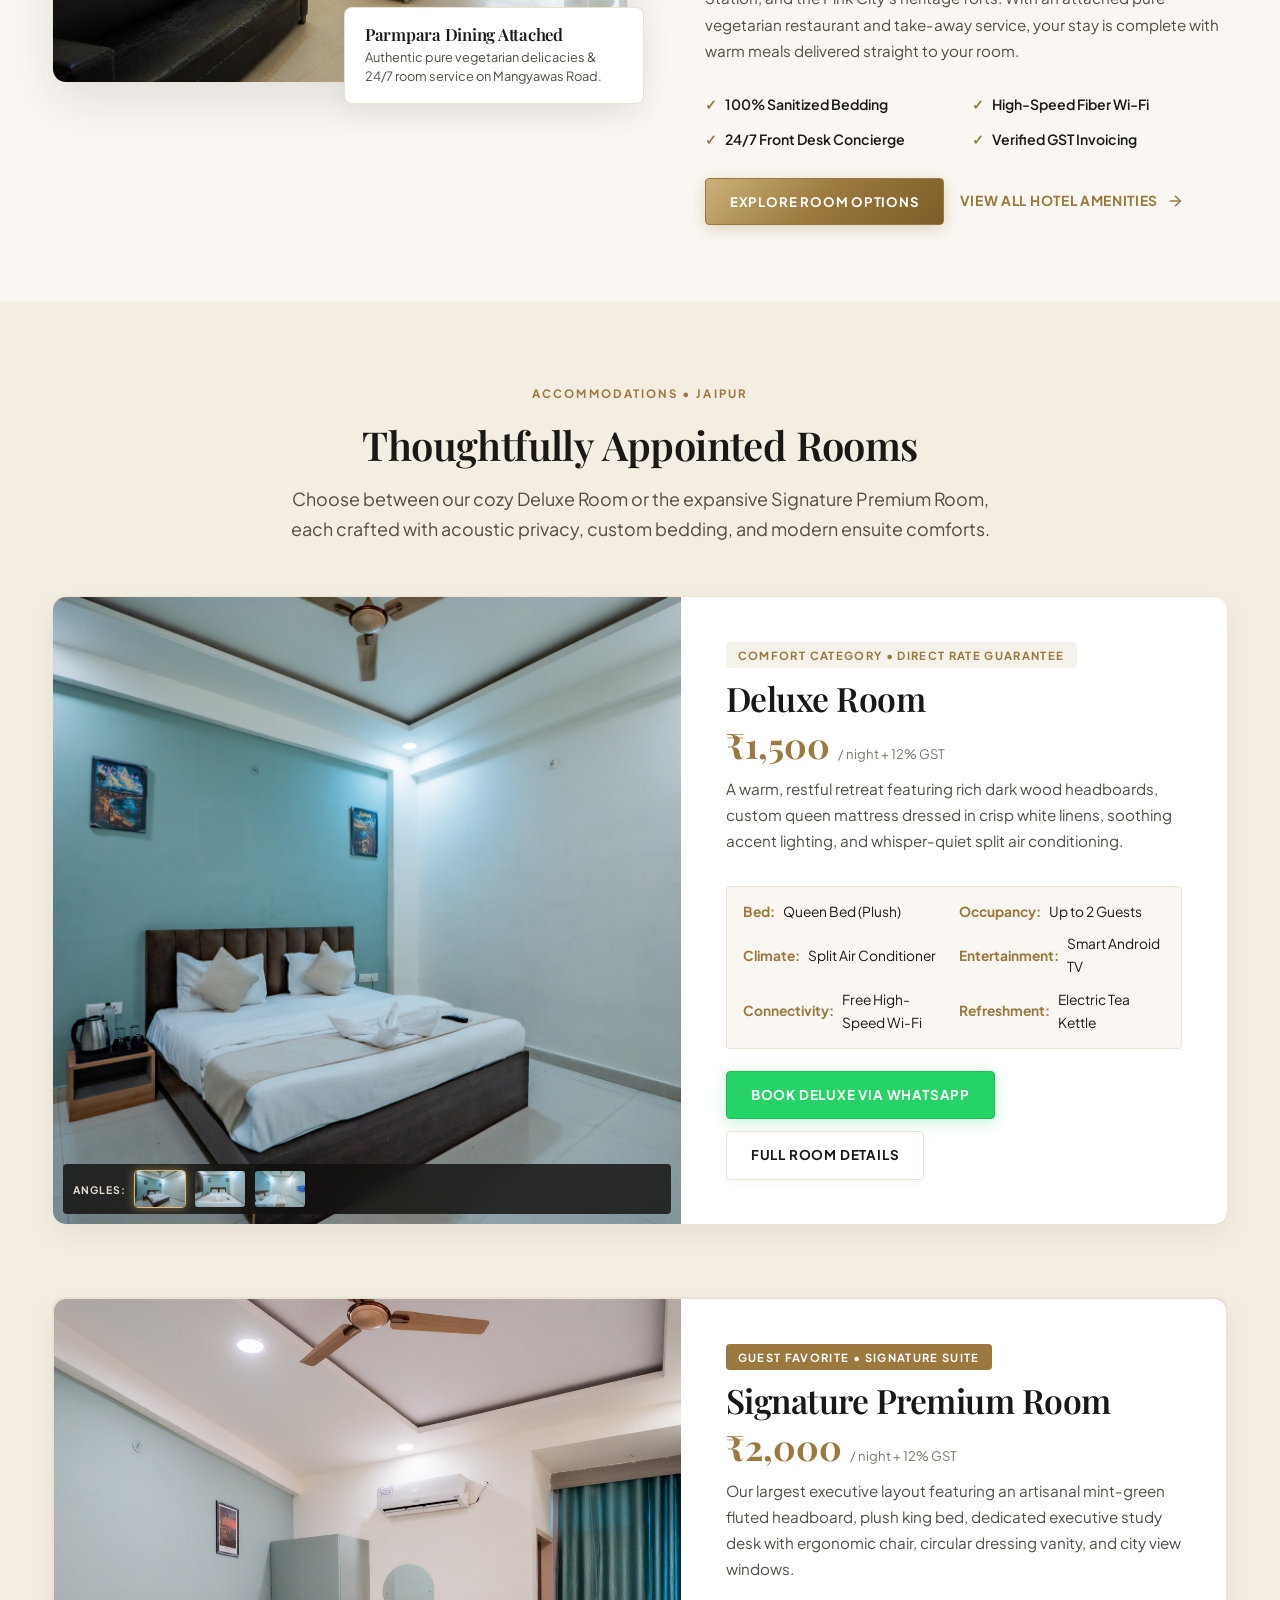
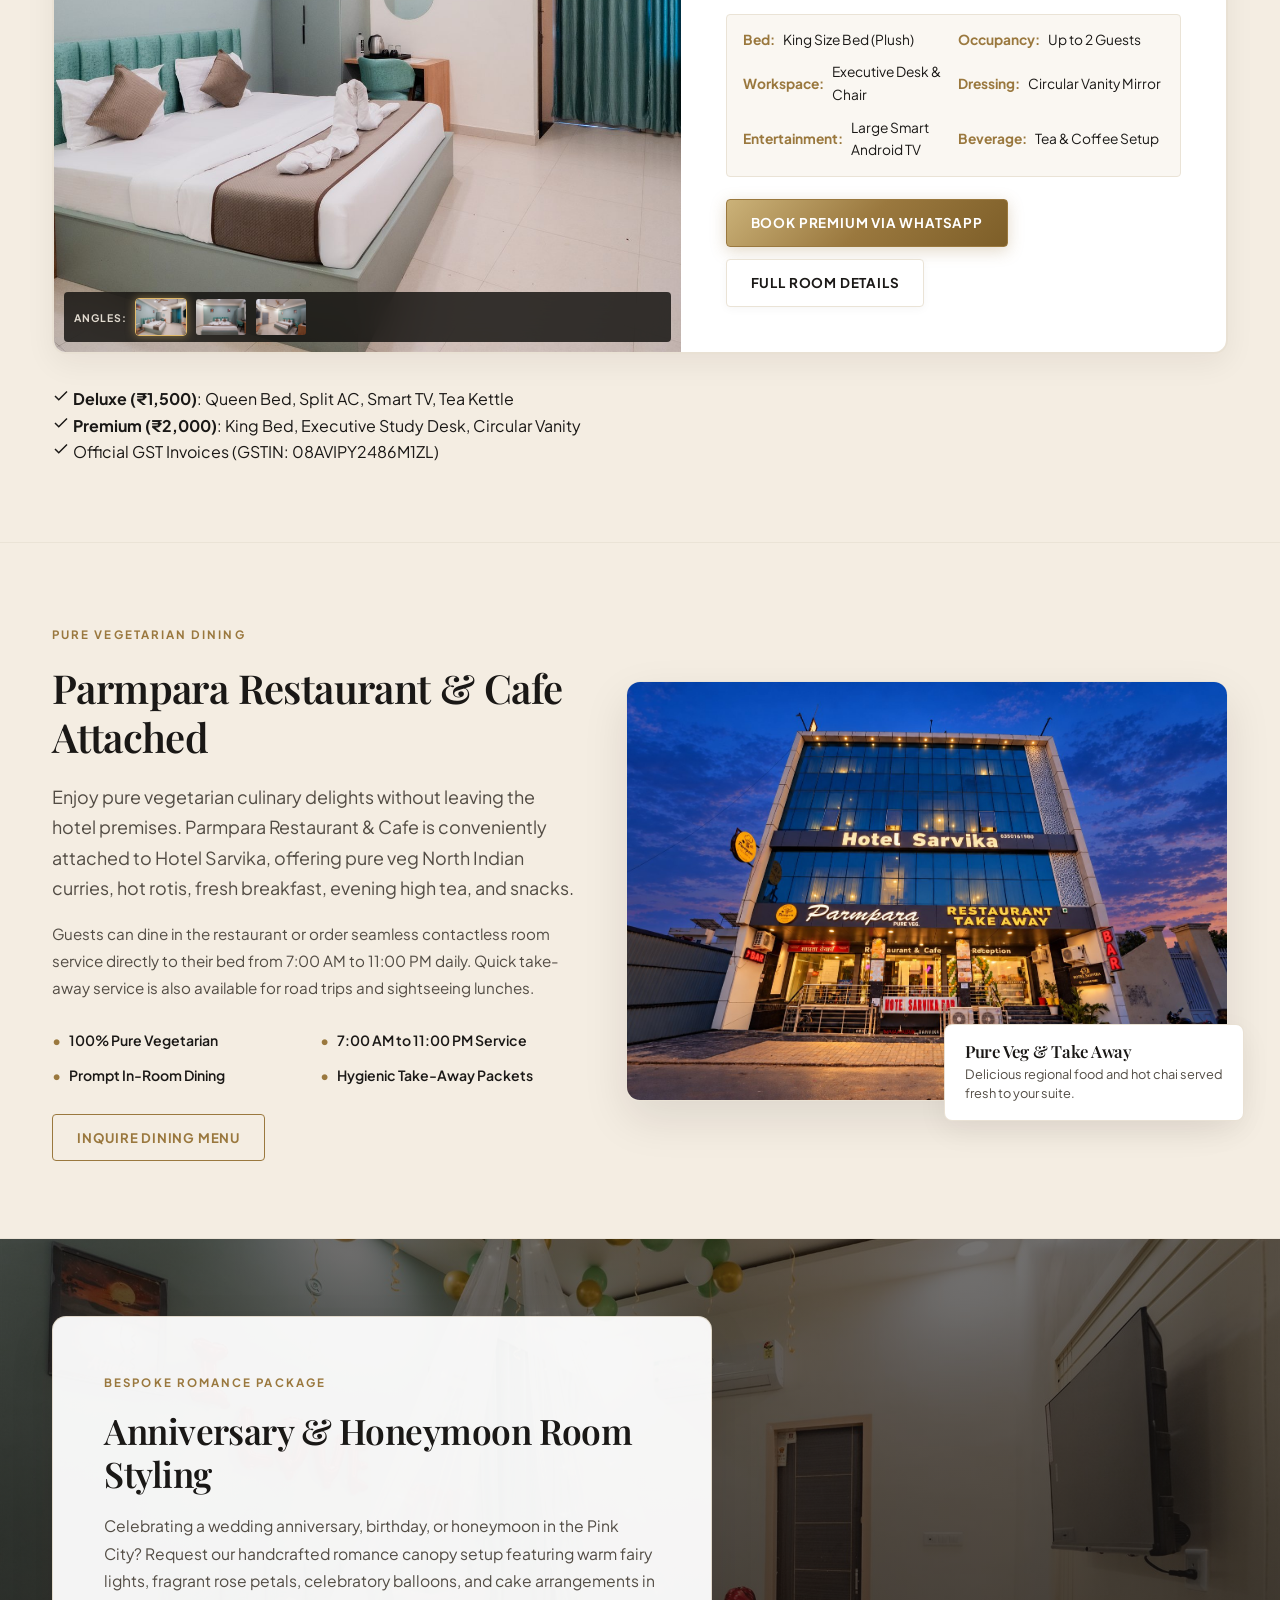
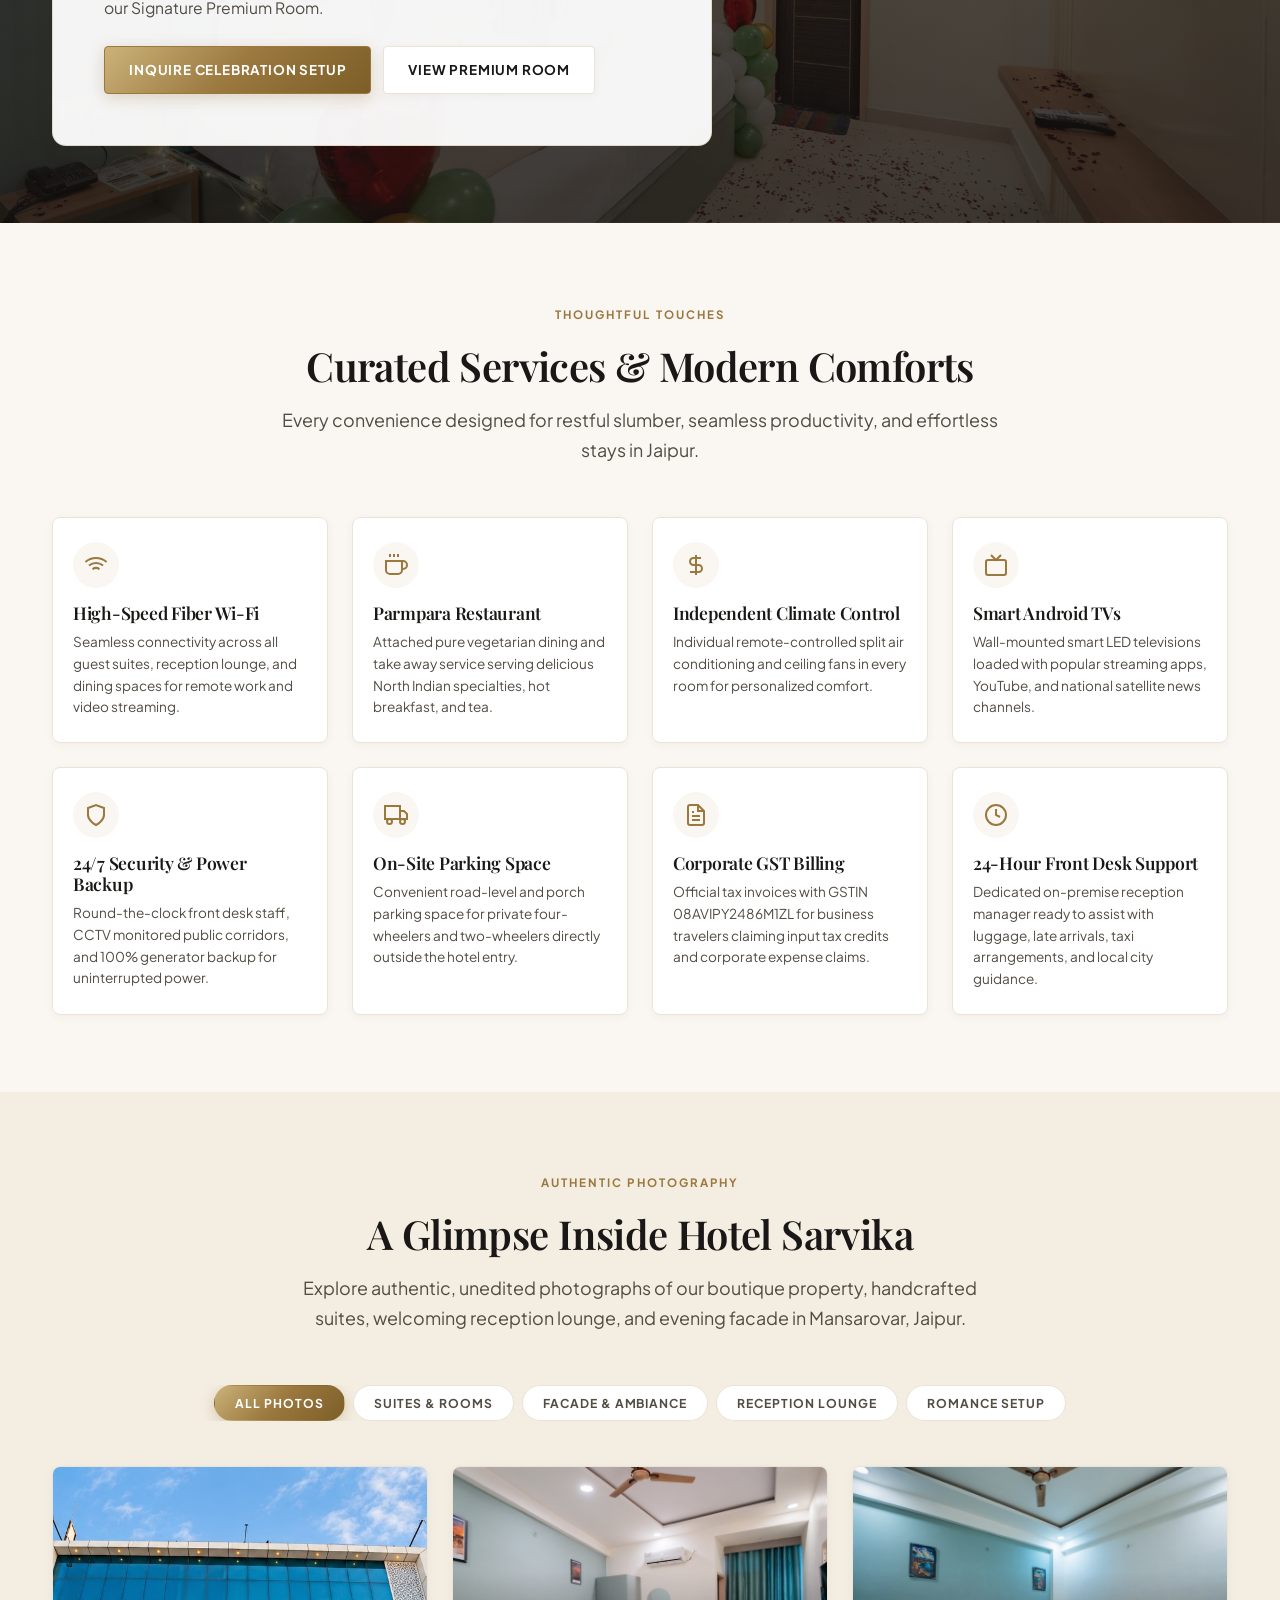
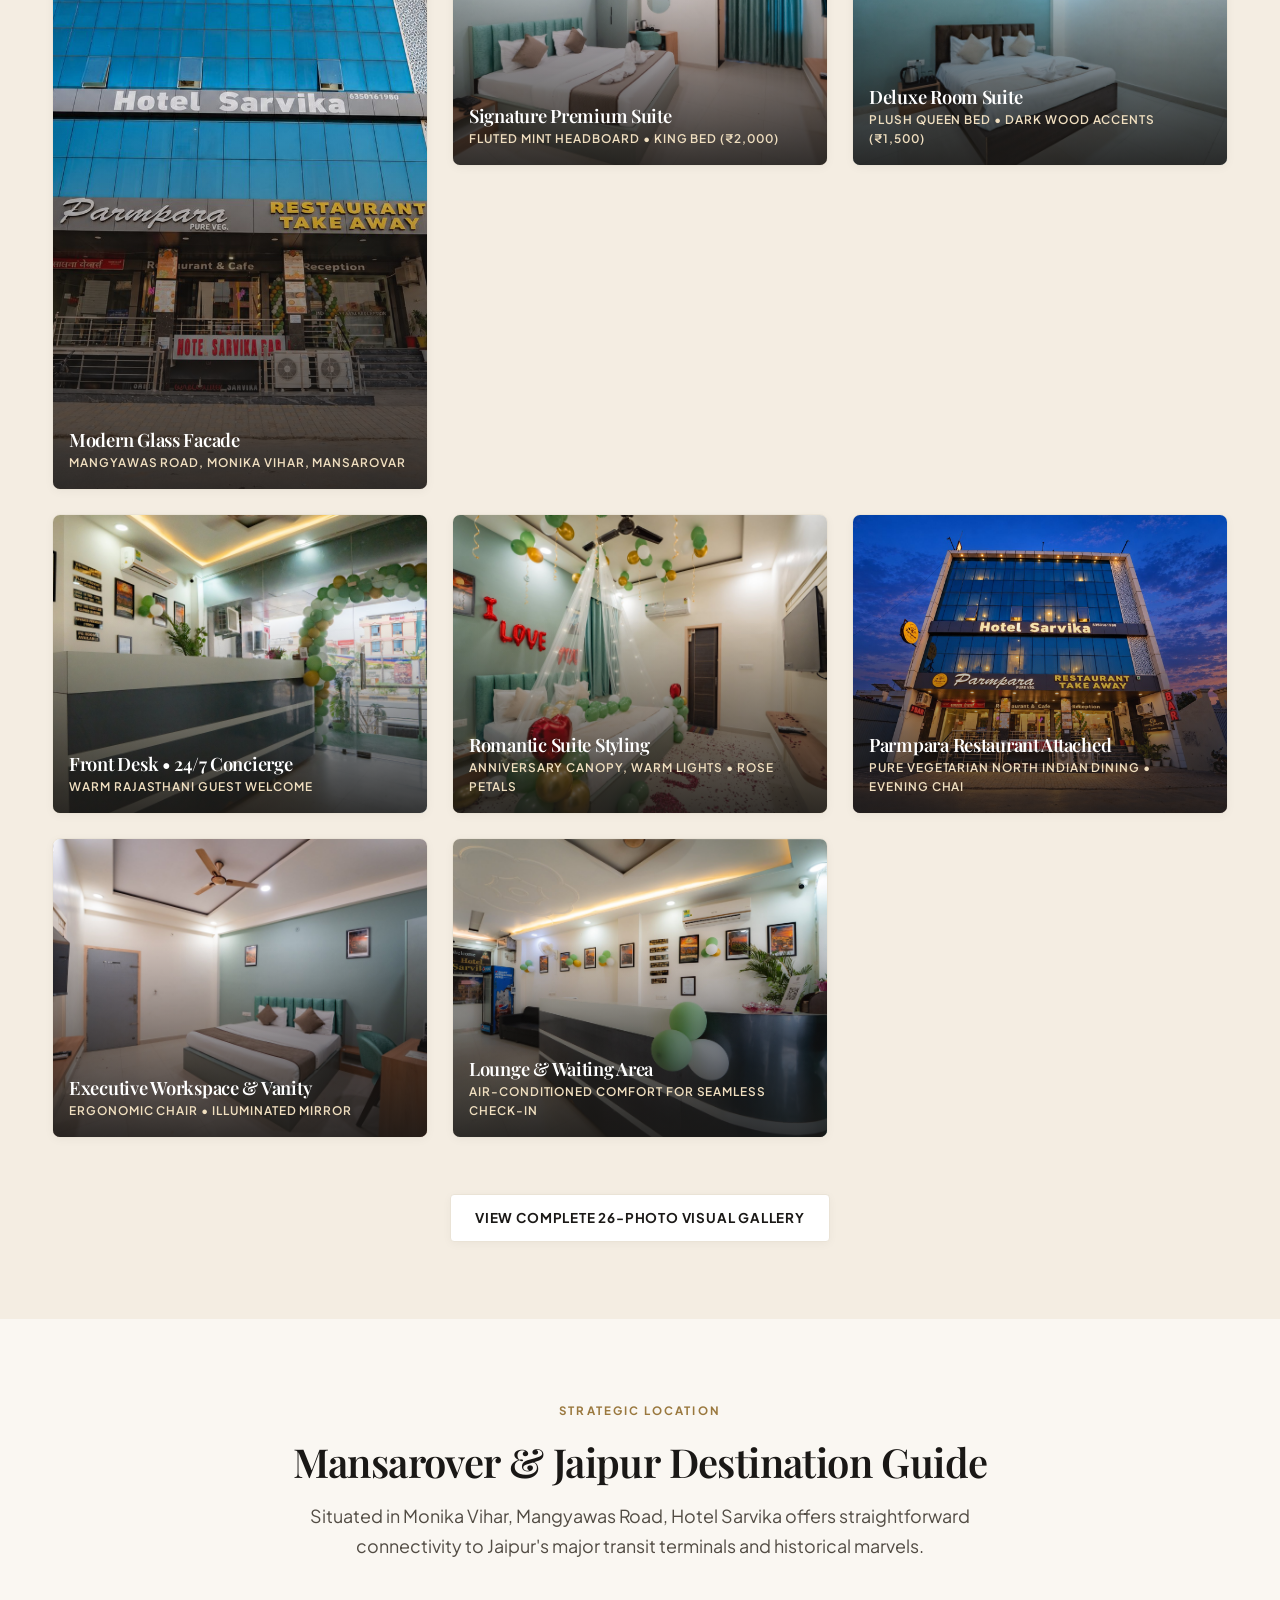
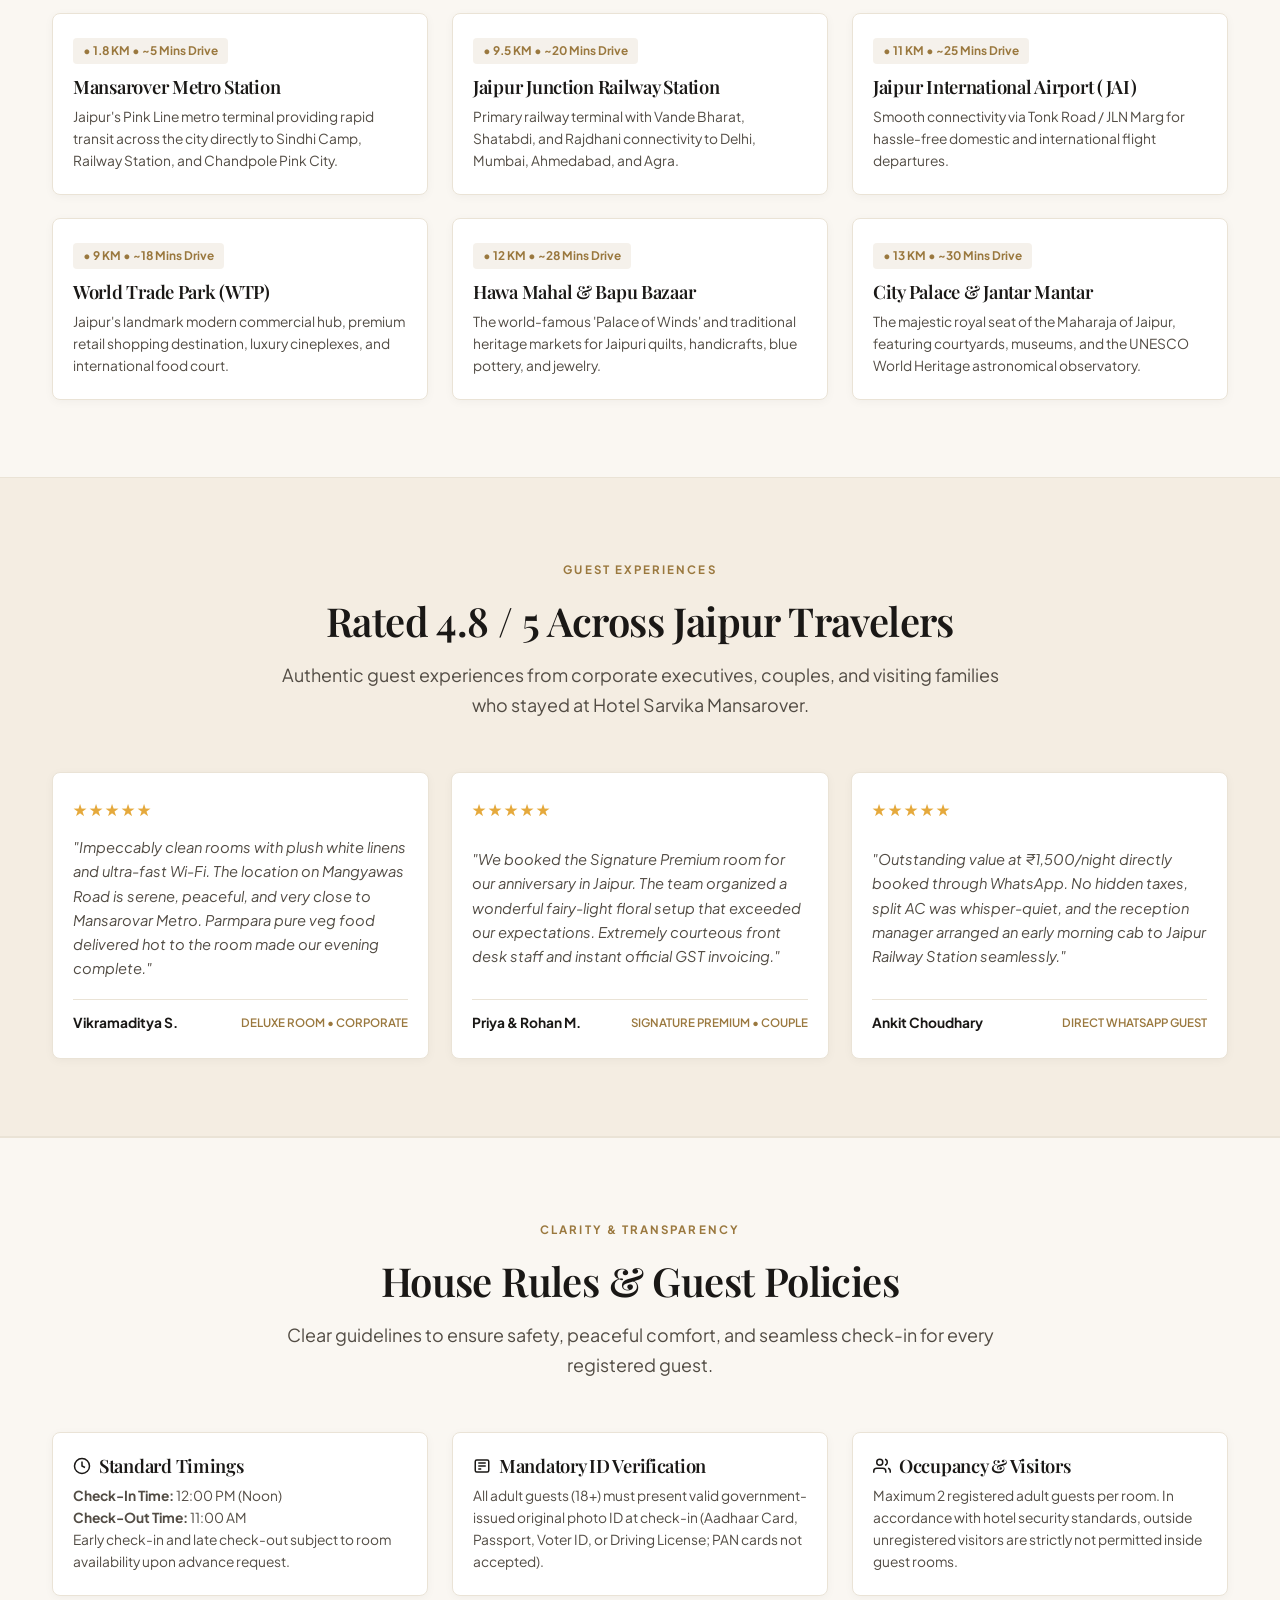
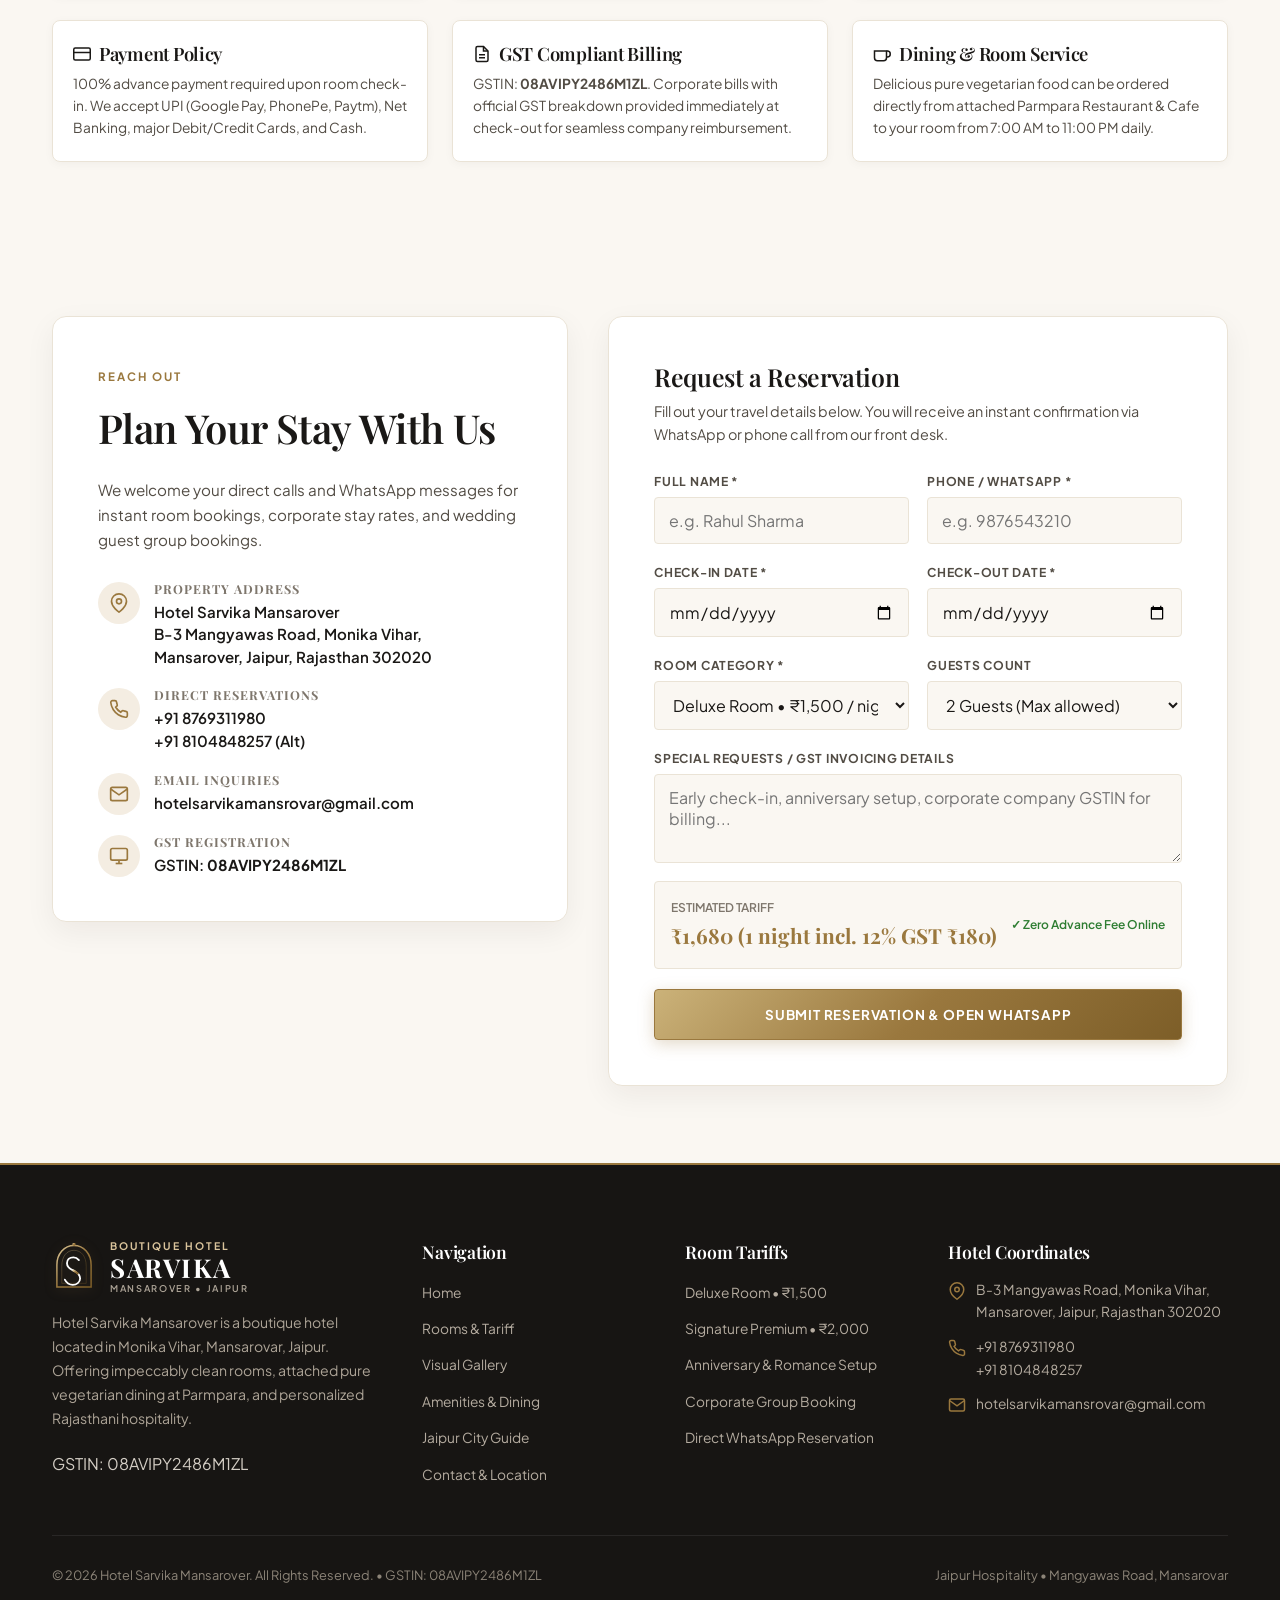
==== commit 64d94235: "feat(design): mobile-first luxury UI/UX overhaul with editorial typography and persistent bottom bar" ====
--- a/index.html
+++ b/index.html
@@ -6,6 +6,11 @@
   <title>Hotel Sarvika Mansarover | Boutique Luxury Hotel in Jaipur</title>
   <meta name="description" content="Welcome to Hotel Sarvika Mansarover, Jaipur. Contemporary comfort, authentic Rajasthani warmth, and premium accommodations on Mangyawas Road, Monika Vihar, Mansarovar. Book Deluxe (₹1,500) & Premium (₹2,000) rooms directly.">
   <link rel="icon" type="image/svg+xml" href="assets/images/favicon.svg">
+
+  <!-- Core Google Fonts Preconnect & Fonts -->
+  <link rel="preconnect" href="https://fonts.googleapis.com">
+  <link rel="preconnect" href="https://fonts.gstatic.com" crossorigin>
+  <link href="https://fonts.googleapis.com/css2?family=Cormorant+Garamond:ital,wght@0,400;0,600;0,700;1,400;1,600&family=Playfair+Display:ital,wght@0,500;0,600;0,700;1,400&family=Plus+Jakarta+Sans:wght@300;400;500;600;700;800&display=swap" rel="stylesheet">
 
   <!-- Core Stylesheet -->
   <link rel="stylesheet" href="assets/css/style.css">
@@ -95,7 +100,7 @@
          ========================================================================== -->
     <section class="hero-immersive-section">
       <div class="container">
-        <div class="hero-editorial-card">
+        <div class="hero-content-wrap">
           
           <div class="hero-luxury-badge">
             <span class="badge-dot"></span>
@@ -257,18 +262,18 @@
               Positioned in Monika Vihar, Mangyawas Road, guests enjoy effortless connectivity to Mansarover Metro Station, Jaipur Junction Railway Station, and the Pink City's heritage forts. With an attached pure vegetarian restaurant and take-away service, your stay is complete with warm meals delivered straight to your room.
             </p>
 
-            <div style="display: grid; grid-template-columns: 1fr 1fr; gap: 16px; margin-bottom: 32px;">
-              <div style="display: flex; align-items: center; gap: 10px; font-size: 0.9rem; font-weight: 600; color: var(--text-primary);">
-                <span style="color: var(--gold-primary); font-size: 1.2rem;">&check;</span> 100% Sanitized Bedding
-              </div>
-              <div style="display: flex; align-items: center; gap: 10px; font-size: 0.9rem; font-weight: 600; color: var(--text-primary);">
-                <span style="color: var(--gold-primary); font-size: 1.2rem;">&check;</span> High-Speed Fiber Wi-Fi
-              </div>
-              <div style="display: flex; align-items: center; gap: 10px; font-size: 0.9rem; font-weight: 600; color: var(--text-primary);">
-                <span style="color: var(--gold-primary); font-size: 1.2rem;">&check;</span> 24/7 Front Desk Concierge
-              </div>
-              <div style="display: flex; align-items: center; gap: 10px; font-size: 0.9rem; font-weight: 600; color: var(--text-primary);">
-                <span style="color: var(--gold-primary); font-size: 1.2rem;">&check;</span> Verified GST Invoicing
+            <div class="feature-check-list">
+              <div class="feature-check-item">
+                <span>&check;</span> 100% Sanitized Bedding
+              </div>
+              <div class="feature-check-item">
+                <span>&check;</span> High-Speed Fiber Wi-Fi
+              </div>
+              <div class="feature-check-item">
+                <span>&check;</span> 24/7 Front Desk Concierge
+              </div>
+              <div class="feature-check-item">
+                <span>&check;</span> Verified GST Invoicing
               </div>
             </div>
 
@@ -347,11 +352,11 @@
                   <div><strong>Refreshment:</strong> Electric Tea Kettle</div>
                 </div>
 
-                <div style="display: flex; gap: 14px; flex-wrap: wrap;">
-                  <a href="https://wa.me/918769311980?text=Hello%20Hotel%20Sarvika%20Mansarover%2C%20I%20would%20like%20to%20book%20the%20Deluxe%20Room%20(Rs%201500%2Fnight)." class="btn btn-whatsapp" target="_blank" style="padding: 12px 22px; font-size: 0.82rem;">
+                <div class="suite-actions-wrap">
+                  <a href="https://wa.me/918769311980?text=Hello%20Hotel%20Sarvika%20Mansarover%2C%20I%20would%20like%20to%20book%20the%20Deluxe%20Room%20(Rs%201500%2Fnight)." class="btn btn-whatsapp" target="_blank">
                     Book Deluxe via WhatsApp
                   </a>
-                  <a href="rooms.html" class="btn btn-secondary" style="padding: 12px 22px; font-size: 0.82rem;">
+                  <a href="rooms.html" class="btn btn-secondary">
                     Full Room Details
                   </a>
                 </div>
@@ -401,11 +406,11 @@
                   <div><strong>Beverage:</strong> Tea &amp; Coffee Setup</div>
                 </div>
 
-                <div style="display: flex; gap: 14px; flex-wrap: wrap;">
-                  <a href="https://wa.me/918769311980?text=Hello%20Hotel%20Sarvika%20Mansarover%2C%20I%20would%20like%20to%20book%20the%20Premium%20Room%20(Rs%202000%2Fnight)." class="btn btn-primary" target="_blank" style="padding: 12px 22px; font-size: 0.82rem;">
+                <div class="suite-actions-wrap">
+                  <a href="https://wa.me/918769311980?text=Hello%20Hotel%20Sarvika%20Mansarover%2C%20I%20would%20like%20to%20book%20the%20Premium%20Room%20(Rs%202000%2Fnight)." class="btn btn-primary" target="_blank">
                     Book Premium via WhatsApp
                   </a>
-                  <a href="rooms.html" class="btn btn-secondary" style="padding: 12px 22px; font-size: 0.82rem;">
+                  <a href="rooms.html" class="btn btn-secondary">
                     Full Room Details
                   </a>
                 </div>
@@ -454,18 +459,18 @@
               Guests can dine in the restaurant or order seamless contactless room service directly to their bed from 7:00 AM to 11:00 PM daily. Quick take-away service is also available for road trips and sightseeing lunches.
             </p>
 
-            <div style="display: grid; grid-template-columns: 1fr 1fr; gap: 16px; margin-bottom: 30px;">
-              <div style="display: flex; align-items: center; gap: 10px; font-size: 0.9rem; font-weight: 600; color: var(--text-primary);">
-                <span style="color: var(--gold-primary); font-size: 1.2rem;">&bull;</span> 100% Pure Vegetarian
-              </div>
-              <div style="display: flex; align-items: center; gap: 10px; font-size: 0.9rem; font-weight: 600; color: var(--text-primary);">
-                <span style="color: var(--gold-primary); font-size: 1.2rem;">&bull;</span> 7:00 AM to 11:00 PM Service
-              </div>
-              <div style="display: flex; align-items: center; gap: 10px; font-size: 0.9rem; font-weight: 600; color: var(--text-primary);">
-                <span style="color: var(--gold-primary); font-size: 1.2rem;">&bull;</span> Prompt In-Room Dining
-              </div>
-              <div style="display: flex; align-items: center; gap: 10px; font-size: 0.9rem; font-weight: 600; color: var(--text-primary);">
-                <span style="color: var(--gold-primary); font-size: 1.2rem;">&bull;</span> Hygienic Take-Away Packets
+            <div class="feature-check-list">
+              <div class="feature-check-item">
+                <span>&bull;</span> 100% Pure Vegetarian
+              </div>
+              <div class="feature-check-item">
+                <span>&bull;</span> 7:00 AM to 11:00 PM Service
+              </div>
+              <div class="feature-check-item">
+                <span>&bull;</span> Prompt In-Room Dining
+              </div>
+              <div class="feature-check-item">
+                <span>&bull;</span> Hygienic Take-Away Packets
               </div>
             </div>
 
@@ -503,7 +508,7 @@
             Celebrating a wedding anniversary, birthday, or honeymoon in the Pink City? Request our handcrafted romance canopy setup featuring warm fairy lights, fragrant rose petals, celebratory balloons, and cake arrangements in our Signature Premium Room.
           </p>
 
-          <div style="display: flex; gap: 14px; flex-wrap: wrap;">
+          <div class="romance-actions">
             <a href="https://wa.me/918769311980?text=Hello%20Hotel%20Sarvika%2C%20I%20am%20interested%20in%20the%20Celebration%20%2F%20Honeymoon%20Room%20Decoration%20Package." class="btn btn-primary" target="_blank">
               Inquire Celebration Setup
             </a>
@@ -772,9 +777,65 @@
     </section>
 
     <!-- ==========================================================================
+         SECTION: VERIFIED GUEST REVIEWS & TESTIMONIALS
+         ========================================================================== -->
+    <section class="section-spacing" style="background-color: var(--bg-cream); border-top: 1px solid var(--border-subtle); border-bottom: 1px solid var(--border-subtle);">
+      <div class="container">
+        
+        <div class="section-header">
+          <div class="tagline">Guest Experiences</div>
+          <h2 class="heading-section" style="margin-top: 10px; margin-bottom: 14px;">
+            Rated 4.8 / 5 Across Jaipur Travelers
+          </h2>
+          <p class="lead-text">
+            Authentic guest experiences from corporate executives, couples, and visiting families who stayed at Hotel Sarvika Mansarover.
+          </p>
+        </div>
+
+        <div class="reviews-grid">
+          
+          <div class="review-card">
+            <div class="review-rating-stars">&starf;&starf;&starf;&starf;&starf;</div>
+            <p class="review-body-text">
+              "Impeccably clean rooms with plush white linens and ultra-fast Wi-Fi. The location on Mangyawas Road is serene, peaceful, and very close to Mansarovar Metro. Parmpara pure veg food delivered hot to the room made our evening complete."
+            </p>
+            <div class="review-author-wrap">
+              <span class="review-author-name">Vikramaditya S.</span>
+              <span class="review-stay-tag">Deluxe Room &bull; Corporate</span>
+            </div>
+          </div>
+
+          <div class="review-card">
+            <div class="review-rating-stars">&starf;&starf;&starf;&starf;&starf;</div>
+            <p class="review-body-text">
+              "We booked the Signature Premium room for our anniversary in Jaipur. The team organized a wonderful fairy-light floral setup that exceeded our expectations. Extremely courteous front desk staff and instant official GST invoicing."
+            </p>
+            <div class="review-author-wrap">
+              <span class="review-author-name">Priya &amp; Rohan M.</span>
+              <span class="review-stay-tag">Signature Premium &bull; Couple</span>
+            </div>
+          </div>
+
+          <div class="review-card">
+            <div class="review-rating-stars">&starf;&starf;&starf;&starf;&starf;</div>
+            <p class="review-body-text">
+              "Outstanding value at ₹1,500/night directly booked through WhatsApp. No hidden taxes, split AC was whisper-quiet, and the reception manager arranged an early morning cab to Jaipur Railway Station seamlessly."
+            </p>
+            <div class="review-author-wrap">
+              <span class="review-author-name">Ankit Choudhary</span>
+              <span class="review-stay-tag">Direct WhatsApp Guest</span>
+            </div>
+          </div>
+
+        </div>
+
+      </div>
+    </section>
+
+    <!-- ==========================================================================
          SECTION: HOUSE RULES & GST BILLING COMPLIANCE
          ========================================================================== -->
-    <section class="section-spacing" style="background-color: var(--bg-cream); border-top: 1px solid var(--border-subtle);">
+    <section class="section-spacing" style="border-top: 1px solid var(--border-subtle);">
       <div class="container">
         
         <div class="section-header">
--- a/assets/css/style.css
+++ b/assets/css/style.css
@@ -1,61 +1,83 @@
 /* ==========================================================================
    HOTEL SARVIKA MANSAROVER, JAIPUR
-   Bespoke Editorial Luxury Hotel Design System
-   Full Visual Immersion (20-30% Fade Backgrounds) | No AI Template Clichés
+   Bespoke Editorial Luxury Hospitality Design System
+   Mobile-First Architecture | High-End Editorial Typography | Authentic Photography
    ========================================================================== */
 
-@import url('https://fonts.googleapis.com/css2?family=Cormorant+Garamond:ital,wght@0,400;0,500;0,600;0,700;1,400;1,600&family=Playfair+Display:ital,wght@0,400;0,500;0,600;0,700;1,400;1,600&family=Plus+Jakarta+Sans:wght@300;400;500;600;700;800&display=swap');
-
+/* --------------------------------------------------------------------------
+   1. DESIGN TOKENS & SYSTEM VARIABLES
+   -------------------------------------------------------------------------- */
 :root {
-  /* Warm Heritage Sand, Linen, Travertine & Gold Palette */
+  /* Warm Alabaster, Linen, Travertine & Heritage Palette */
   --bg-sand: #FAF7F2;
-  --bg-cream: #F5EFE6;
-  --bg-light: #FFFFFF;
-  --bg-card: #FFFFFF;
-  --bg-accent-soft: #F0EAE1;
-  
+  --bg-cream: #F4EDE2;
+  --bg-warm-tint: #EFE8DC;
+  --bg-surface: #FFFFFF;
+  --bg-dark: #171513;
+  --bg-dark-surface: #221F1C;
+
+  /* Typography Colors */
   --text-primary: #1A1816;
-  --text-secondary: #58534C;
-  --text-muted: #827C73;
-  --text-light: #FFFFFF;
-
-  /* Royal Jaipur Gold & Warm Brass */
+  --text-secondary: #524C44;
+  --text-muted: #7E766C;
+  --text-light: #FAF7F2;
+  --text-light-muted: #C8BFB3;
+
+  /* Royal Jaipur Antique Brass & Gold */
   --gold-primary: #9A783E;
-  --gold-hover: #83642F;
-  --gold-light: #DFCA9B;
-  --gold-bright: #E2BA69;
-  --gold-soft: rgba(154, 120, 62, 0.12);
-  --gold-border: rgba(154, 120, 62, 0.28);
+  --gold-dark: #7D5E28;
+  --gold-light: #D9C39B;
+  --gold-sheen: #E8D5B5;
+  --gold-soft: rgba(154, 120, 62, 0.10);
+  --gold-border: rgba(154, 120, 62, 0.22);
+  --gold-border-focus: rgba(154, 120, 62, 0.65);
   --gold-gradient: linear-gradient(135deg, #CBB279 0%, #9A783E 50%, #7D5E28 100%);
-  --gold-gradient-soft: linear-gradient(135deg, rgba(203, 178, 121, 0.18) 0%, rgba(154, 120, 62, 0.06) 100%);
-
-  /* Border & Surface Radii */
-  --border-subtle: #E8E1D5;
-  --border-focus: #9A783E;
+
+  /* Functional Accents */
+  --whatsapp-green: #25D366;
+  --whatsapp-dark: #1EBE5D;
+  --whatsapp-glow: rgba(37, 211, 102, 0.25);
+  --star-gold: #E5A93C;
+
+  /* Borders & Dividers */
+  --border-subtle: #EAE3D6;
+  --border-light: rgba(255, 255, 255, 0.20);
+  --border-card: rgba(154, 120, 62, 0.16);
+
+  /* Radius System */
   --radius-xs: 4px;
   --radius-sm: 8px;
-  --radius-md: 16px;
-  --radius-lg: 24px;
+  --radius-md: 14px;
+  --radius-lg: 20px;
   --radius-full: 9999px;
 
-  /* High-End Shadows */
-  --shadow-sm: 0 2px 10px rgba(26, 24, 22, 0.04);
-  --shadow-md: 0 10px 30px rgba(26, 24, 22, 0.08);
-  --shadow-lg: 0 24px 60px rgba(26, 24, 22, 0.12);
-  --shadow-glass: 0 20px 50px rgba(0, 0, 0, 0.18), 0 0 1px 1px rgba(255, 255, 255, 0.4);
-
-  /* Typography */
-  --font-serif: 'Playfair Display', Georgia, serif;
-  --font-editorial: 'Cormorant Garamond', Georgia, serif;
+  /* Luxury Restrained Shadows */
+  --shadow-subtle: 0 2px 10px rgba(26, 24, 22, 0.04);
+  --shadow-card: 0 10px 30px rgba(26, 24, 22, 0.06);
+  --shadow-elevated: 0 18px 45px rgba(26, 24, 22, 0.10);
+  --shadow-floating: 0 24px 60px rgba(26, 24, 22, 0.14);
+
+  /* Typography Scale */
+  --font-serif: 'Playfair Display', 'Cormorant Garamond', Georgia, serif;
+  --font-editorial: 'Cormorant Garamond', Garamond, serif;
   --font-sans: 'Plus Jakarta Sans', -apple-system, BlinkMacSystemFont, 'Segoe UI', Roboto, sans-serif;
 
-  /* Layout */
-  --container-max: 1320px;
-  --header-height: 92px;
+  /* Layout & Measurements */
+  --header-height: 68px;
+  --container-max: 1240px;
   --transition-smooth: cubic-bezier(0.16, 1, 0.3, 1);
-}
-
-/* Base Reset */
+  --transition-fast: 0.22s ease;
+}
+
+@media (min-width: 992px) {
+  :root {
+    --header-height: 82px;
+  }
+}
+
+/* --------------------------------------------------------------------------
+   2. BASE RESET & ACCESSIBILITY
+   -------------------------------------------------------------------------- */
 *, *::before, *::after {
   box-sizing: border-box;
   margin: 0;
@@ -65,6 +87,7 @@
 html {
   scroll-behavior: smooth;
   font-size: 16px;
+  -webkit-text-size-adjust: 100%;
   -webkit-font-smoothing: antialiased;
   -moz-osx-font-smoothing: grayscale;
 }
@@ -79,6 +102,18 @@
   position: relative;
 }
 
+/* Mobile Safe Area Padding (ensures persistent bottom bar doesn't obscure content) */
+@media (max-width: 768px) {
+  body {
+    padding-bottom: 74px;
+  }
+}
+
+body.menu-locked {
+  overflow: hidden !important;
+  touch-action: none;
+}
+
 img {
   max-width: 100%;
   height: auto;
@@ -88,79 +123,81 @@
 a {
   color: inherit;
   text-decoration: none;
-  transition: all 0.25s var(--transition-smooth);
+  transition: color var(--transition-fast);
 }
 
 button, input, select, textarea {
   font-family: inherit;
   font-size: inherit;
-  outline: none;
-}
-
-/* ==========================================================================
-   Typography Utilities (Editorial Luxury)
-   ========================================================================== */
-.tagline {
+  color: inherit;
+}
+
+button {
+  background: none;
+  border: none;
+  cursor: pointer;
+}
+
+ul, ol {
+  list-style: none;
+}
+
+/* Screen reader accessible hidden utility */
+.sr-only {
+  position: absolute;
+  width: 1px;
+  height: 1px;
+  padding: 0;
+  margin: -1px;
+  overflow: hidden;
+  clip: rect(0, 0, 0, 0);
+  white-space: nowrap;
+  border-width: 0;
+}
+
+/* --------------------------------------------------------------------------
+   3. TYPOGRAPHY & HEADINGS
+   -------------------------------------------------------------------------- */
+h1, h2, h3, h4, .heading-display, .heading-section {
+  font-family: var(--font-serif);
+  font-weight: 600;
+  line-height: 1.2;
+  color: var(--text-primary);
+  letter-spacing: -0.015em;
+}
+
+.heading-display {
+  font-size: clamp(2rem, 5.5vw, 3.8rem);
+  line-height: 1.15;
+}
+
+.heading-section {
+  font-size: clamp(1.65rem, 3.8vw, 2.5rem);
+  line-height: 1.22;
+  margin-bottom: 12px;
+}
+
+.section-kicker, .tagline {
   font-family: var(--font-sans);
-  font-size: 0.78rem;
+  font-size: 0.72rem;
   font-weight: 700;
+  letter-spacing: 0.18em;
   text-transform: uppercase;
-  letter-spacing: 0.26em;
   color: var(--gold-primary);
   display: inline-flex;
   align-items: center;
-  gap: 12px;
+  gap: 8px;
+  margin-bottom: 8px;
 }
 
 .tagline-light {
-  color: #E2BA69;
-}
-
-.tagline::before, .tagline::after {
-  content: "";
-  display: inline-block;
-  width: 26px;
-  height: 1.5px;
-  background: var(--gold-gradient);
-  opacity: 0.85;
-}
-
-.heading-display {
-  font-family: var(--font-serif);
-  font-size: clamp(2.8rem, 5.5vw, 4.8rem);
-  font-weight: 600;
-  line-height: 1.12;
-  color: var(--text-primary);
-  letter-spacing: -0.02em;
-}
-
-.heading-section {
-  font-family: var(--font-serif);
-  font-size: clamp(2.1rem, 3.8vw, 3.1rem);
-  font-weight: 600;
-  line-height: 1.22;
-  color: var(--text-primary);
-  letter-spacing: -0.015em;
+  color: #E6D2B2;
 }
 
 .lead-text {
-  font-size: 1.15rem;
+  font-size: clamp(0.95rem, 1.8vw, 1.12rem);
   color: var(--text-secondary);
-  line-height: 1.82;
-  font-weight: 400;
-}
-
-.gold-gradient-text {
-  background: linear-gradient(135deg, #DFCA9B 0%, #C2A160 50%, #9A783E 100%);
-  -webkit-background-clip: text;
-  -webkit-text-fill-color: transparent;
-  display: inline-block;
-}
-
-.editorial-italic {
-  font-family: var(--font-editorial);
-  font-style: italic;
-  font-weight: 400;
+  line-height: 1.7;
 }
 
 .container {
@@ -168,53 +205,61 @@
   max-width: var(--container-max);
   margin-left: auto;
   margin-right: auto;
-  padding-left: clamp(1.25rem, 3.5vw, 3rem);
-  padding-right: clamp(1.25rem, 3.5vw, 3rem);
+  padding-left: 1.25rem;
+  padding-right: 1.25rem;
+}
+
+@media (min-width: 768px) {
+  .container {
+    padding-left: 2rem;
+    padding-right: 2rem;
+  }
 }
 
 .section-spacing {
-  padding-top: clamp(4.5rem, 8vw, 8rem);
-  padding-bottom: clamp(4.5rem, 8vw, 8rem);
-  position: relative;
+  padding-top: clamp(3.2rem, 6vw, 5.5rem);
+  padding-bottom: clamp(3.2rem, 6vw, 5.5rem);
 }
 
 .section-header {
   text-align: center;
   max-width: 720px;
-  margin: 0 auto clamp(2.8rem, 5vw, 4.5rem);
-}
-
-/* ==========================================================================
-   Buttons (Luxury Tactile)
-   ========================================================================== */
+  margin: 0 auto clamp(2.2rem, 4vw, 3.5rem);
+}
+
+/* --------------------------------------------------------------------------
+   4. BUTTONS & ACTIONS
+   -------------------------------------------------------------------------- */
 .btn {
   display: inline-flex;
   align-items: center;
   justify-content: center;
-  gap: 10px;
-  padding: 15px 30px;
+  gap: 8px;
+  padding: 12px 24px;
   border-radius: var(--radius-xs);
-  font-size: 0.88rem;
+  font-size: 0.84rem;
   font-weight: 700;
-  letter-spacing: 0.08em;
+  letter-spacing: 0.06em;
   text-transform: uppercase;
   cursor: pointer;
   border: 1px solid transparent;
-  transition: all 0.3s var(--transition-smooth);
+  transition: all 0.25s var(--transition-smooth);
   position: relative;
-  overflow: hidden;
+  white-space: nowrap;
+  touch-action: manipulation;
+  min-height: 46px;
 }
 
 .btn-primary {
   background: var(--gold-gradient);
   color: #FFFFFF;
   border-color: var(--gold-primary);
-  box-shadow: 0 6px 20px rgba(154, 120, 62, 0.3);
+  box-shadow: 0 4px 16px rgba(154, 120, 62, 0.28);
 }
 
 .btn-primary:hover {
   background: linear-gradient(135deg, #A88647 0%, #856530 100%);
-  box-shadow: 0 10px 28px rgba(154, 120, 62, 0.42);
+  box-shadow: 0 8px 24px rgba(154, 120, 62, 0.38);
   transform: translateY(-2px);
 }
 
@@ -222,27 +267,27 @@
   background: #FFFFFF;
   color: var(--text-primary);
   border-color: var(--border-subtle);
-  box-shadow: var(--shadow-sm);
+  box-shadow: var(--shadow-subtle);
 }
 
 .btn-secondary:hover {
   border-color: var(--gold-primary);
   color: var(--gold-primary);
+  box-shadow: var(--shadow-card);
   transform: translateY(-2px);
-  box-shadow: var(--shadow-md);
 }
 
 .btn-whatsapp {
-  background-color: #25D366;
+  background-color: var(--whatsapp-green);
   color: #FFFFFF;
-  border-color: #20BA5A;
-  box-shadow: 0 6px 20px rgba(37, 211, 102, 0.28);
+  border-color: var(--whatsapp-dark);
+  box-shadow: 0 4px 16px var(--whatsapp-glow);
 }
 
 .btn-whatsapp:hover {
-  background-color: #1eb853;
+  background-color: var(--whatsapp-dark);
+  box-shadow: 0 8px 24px rgba(37, 211, 102, 0.38);
   transform: translateY(-2px);
-  box-shadow: 0 10px 28px rgba(37, 211, 102, 0.38);
 }
 
 .btn-outline-gold {
@@ -263,7 +308,7 @@
   gap: 8px;
   color: var(--gold-primary);
   font-weight: 700;
-  font-size: 0.92rem;
+  font-size: 0.86rem;
   letter-spacing: 0.05em;
   text-transform: uppercase;
 }
@@ -273,43 +318,30 @@
 }
 
 .link-arrow:hover svg {
-  transform: translateX(6px);
-}
-
-/* ==========================================================================
-   NAVIGATION BAR (ELEVATED & LOGO FIXED)
-   ========================================================================== */
-
-.gst-badge {
-  font-size: 0.72rem;
-  background: rgba(194, 161, 96, 0.15);
-  border: 1px solid rgba(194, 161, 96, 0.32);
-  padding: 3px 10px;
-  border-radius: var(--radius-xs);
-  color: #EBD9B6;
-  letter-spacing: 0.06em;
-}
-
-/* Main Site Header (Ultra-Luxury Glassmorphic Architectural Nav) */
+  transform: translateX(5px);
+}
+
+/* --------------------------------------------------------------------------
+   5. HEADER & MOBILE NAVIGATION
+   -------------------------------------------------------------------------- */
 .site-header {
   position: sticky;
   top: 0;
   z-index: 1001;
-  background-color: rgba(255, 255, 255, 0.88);
-  backdrop-filter: blur(28px) saturate(190%);
-  -webkit-backdrop-filter: blur(28px) saturate(190%);
-  border-bottom: 1px solid rgba(154, 120, 62, 0.22);
+  background-color: rgba(250, 247, 242, 0.94);
+  backdrop-filter: blur(20px) saturate(180%);
+  -webkit-backdrop-filter: blur(20px) saturate(180%);
+  border-bottom: 1px solid var(--gold-border);
   height: var(--header-height);
   display: flex;
   align-items: center;
-  box-shadow: 0 4px 30px rgba(26, 24, 22, 0.05), 0 1px 0 rgba(154, 120, 62, 0.14);
-  transition: all 0.35s var(--transition-smooth);
+  box-shadow: 0 2px 18px rgba(26, 24, 22, 0.04);
+  transition: height 0.3s ease, background-color 0.3s ease, box-shadow 0.3s ease;
 }
 
 .site-header.scrolled {
-  background-color: rgba(255, 255, 255, 0.96);
-  height: 74px;
-  box-shadow: 0 12px 38px rgba(26, 24, 22, 0.1), 0 1px 0 rgba(154, 120, 62, 0.25);
+  background-color: rgba(255, 255, 255, 0.98);
+  box-shadow: 0 6px 24px rgba(26, 24, 22, 0.08);
 }
 
 .nav-container {
@@ -319,30 +351,36 @@
   width: 100%;
 }
 
-/* Bulletproof Brand Identity in Header (Fixes Missing Logo) */
+/* Brand Identity */
 .brand-identity-hub {
   display: inline-flex;
   align-items: center;
-  gap: 15px;
+  gap: 10px;
   text-decoration: none;
   cursor: pointer;
-  padding: 4px 0;
+  flex-shrink: 0;
+}
+
+.brand-crest-mark {
+  width: 38px;
+  height: 42px;
+  flex-shrink: 0;
+  filter: drop-shadow(0 2px 6px rgba(154, 120, 62, 0.25));
   transition: transform 0.3s ease;
 }
 
-.brand-crest-mark {
-  width: 50px;
-  height: 54px;
-  flex-shrink: 0;
-  filter: drop-shadow(0 3px 8px rgba(154, 120, 62, 0.3));
-  transition: transform 0.35s var(--transition-smooth);
-  background: radial-gradient(circle, rgba(223, 202, 155, 0.22) 0%, transparent 72%);
-  border-radius: 50%;
-  padding: 2px;
+@media (min-width: 992px) {
+  .brand-identity-hub {
+    gap: 14px;
+  }
+  .brand-crest-mark {
+    width: 44px;
+    height: 48px;
+  }
 }
 
 .brand-identity-hub:hover .brand-crest-mark {
-  transform: scale(1.06) rotate(-2deg);
+  transform: scale(1.05) rotate(-2deg);
 }
 
 .brand-typography {
@@ -352,106 +390,112 @@
 
 .brand-kicker {
   font-family: var(--font-sans);
-  font-size: 0.68rem;
+  font-size: 0.58rem;
   font-weight: 700;
-  letter-spacing: 0.24em;
+  letter-spacing: 0.20em;
   color: var(--gold-primary);
   text-transform: uppercase;
   line-height: 1;
-  margin-bottom: 4px;
+  margin-bottom: 3px;
 }
 
 .brand-title {
   font-family: var(--font-serif);
-  font-size: 1.62rem;
+  font-size: 1.35rem;
   font-weight: 700;
-  color: #1A1816;
-  letter-spacing: 0.08em;
-  line-height: 1.05;
+  color: var(--text-primary);
+  letter-spacing: 0.06em;
+  line-height: 1;
+}
+
+@media (min-width: 992px) {
+  .brand-kicker {
+    font-size: 0.65rem;
+  }
+  .brand-title {
+    font-size: 1.62rem;
+  }
 }
 
 .brand-location {
   font-family: var(--font-sans);
-  font-size: 0.65rem;
+  font-size: 0.58rem;
   font-weight: 600;
-  letter-spacing: 0.22em;
-  color: #726E67;
+  letter-spacing: 0.18em;
+  color: var(--text-muted);
   text-transform: uppercase;
   line-height: 1;
-  margin-top: 4px;
-}
-
-/* Light variant for footer and dark panels */
+  margin-top: 3px;
+}
+
+/* Dark Variant for Footer */
 .brand-identity-hub.brand-light .brand-kicker {
-  color: #E2BA69;
-}
-
+  color: var(--gold-light);
+}
 .brand-identity-hub.brand-light .brand-title {
   color: #FFFFFF;
 }
-
 .brand-identity-hub.brand-light .brand-location {
-  color: #C8BFB2;
-}
-
-/* Nav Menu: Luxury Segmented Capsule Navigation */
+  color: #ADA497;
+}
+
+/* Nav Menu: Desktop Segmented Capsule */
 .nav-menu {
   display: flex;
   align-items: center;
-  gap: 8px;
+  gap: 6px;
   list-style: none;
   background: rgba(26, 24, 22, 0.035);
-  padding: 5px 8px;
+  padding: 4px 6px;
   border-radius: var(--radius-full);
-  border: 1px solid rgba(154, 120, 62, 0.14);
+  border: 1px solid var(--gold-border);
 }
 
 .nav-link {
-  font-size: 0.84rem;
+  font-size: 0.82rem;
   font-weight: 600;
   color: #38332E;
-  letter-spacing: 0.06em;
+  letter-spacing: 0.05em;
   text-transform: uppercase;
-  position: relative;
   padding: 8px 16px;
   border-radius: var(--radius-full);
-  transition: all 0.25s var(--transition-smooth);
+  transition: all 0.22s var(--transition-smooth);
   display: inline-block;
+  white-space: nowrap;
 }
 
 .nav-link:hover {
   color: var(--gold-primary);
   background: rgba(154, 120, 62, 0.09);
-  transform: translateY(-1px);
 }
 
 .nav-link.active {
   color: var(--gold-primary);
   background: #FFFFFF;
   font-weight: 700;
-  box-shadow: 0 2px 10px rgba(154, 120, 62, 0.16);
+  box-shadow: 0 2px 8px rgba(154, 120, 62, 0.16);
   border: 1px solid rgba(154, 120, 62, 0.24);
 }
 
 .nav-actions {
   display: flex;
   align-items: center;
-  gap: 14px;
-}
-
-/* Pulsing Phone Pill */
+  gap: 10px;
+}
+
+/* Pulsing Phone Button */
 .nav-phone-link {
   display: inline-flex;
   align-items: center;
   gap: 8px;
-  font-size: 0.84rem;
+  font-size: 0.82rem;
   font-weight: 700;
   color: var(--text-primary);
-  padding: 8px 18px;
+  padding: 8px 16px;
   border-radius: var(--radius-full);
-  background: rgba(154, 120, 62, 0.06);
-  border: 1px solid rgba(154, 120, 62, 0.3);
-  transition: all 0.25s ease;
+  background: rgba(154, 120, 62, 0.07);
+  border: 1px solid var(--gold-border);
+  transition: all 0.22s ease;
   position: relative;
 }
 
@@ -460,49 +504,39 @@
   width: 7px;
   height: 7px;
   border-radius: 50%;
-  background-color: #25D366;
+  background-color: var(--whatsapp-green);
   box-shadow: 0 0 0 0 rgba(37, 211, 102, 0.7);
   animation: pulse-green 2s infinite;
 }
 
 @keyframes pulse-green {
-  0% {
-    transform: scale(0.95);
-    box-shadow: 0 0 0 0 rgba(37, 211, 102, 0.7);
-  }
-  70% {
-    transform: scale(1);
-    box-shadow: 0 0 0 6px rgba(37, 211, 102, 0);
-  }
-  100% {
-    transform: scale(0.95);
-    box-shadow: 0 0 0 0 rgba(37, 211, 102, 0);
-  }
+  0% { transform: scale(0.95); box-shadow: 0 0 0 0 rgba(37, 211, 102, 0.7); }
+  70% { transform: scale(1); box-shadow: 0 0 0 6px rgba(37, 211, 102, 0); }
+  100% { transform: scale(0.95); box-shadow: 0 0 0 0 rgba(37, 211, 102, 0); }
 }
 
 .nav-phone-link:hover {
   background: var(--gold-gradient);
   color: #FFFFFF;
   border-color: transparent;
-  box-shadow: 0 6px 18px rgba(154, 120, 62, 0.32);
-  transform: translateY(-2px);
+  box-shadow: 0 4px 14px rgba(154, 120, 62, 0.32);
 }
 
 /* Animated Hamburger Toggle */
 .menu-toggle {
   display: none;
   background: rgba(154, 120, 62, 0.08);
-  border: 1px solid rgba(154, 120, 62, 0.25);
+  border: 1px solid var(--gold-border);
   border-radius: var(--radius-xs);
   cursor: pointer;
-  padding: 8px 9px;
+  padding: 7px 8px;
   color: var(--text-primary);
   flex-direction: column;
   justify-content: center;
   gap: 5px;
-  width: 42px;
-  height: 42px;
-  transition: all 0.25s ease;
+  width: 40px;
+  height: 40px;
+  transition: all 0.22s ease;
 }
 
 .menu-toggle .hamburger-bar {
@@ -511,7 +545,7 @@
   height: 2px;
   background-color: var(--text-primary);
   border-radius: 2px;
-  transition: all 0.3s ease;
+  transition: all 0.28s ease;
 }
 
 .menu-toggle.open .hamburger-bar:nth-child(1) {
@@ -527,1153 +561,12 @@
   background-color: var(--gold-primary);
 }
 
-/* ==========================================================================
-   IMPROVED HERO SECTION (+30% INCREASED FADE BACKGROUND)
-   ========================================================================== */
-.hero-immersive-section {
-  position: relative;
-  min-height: 88vh;
-  display: flex;
-  align-items: center;
-  overflow: hidden;
-  /* Hotel exterior image background faded by +30% (52% to 82% rich dark tint) */
-  background-image: 
-    linear-gradient(180deg, rgba(18, 16, 14, 0.52) 0%, rgba(18, 16, 14, 0.65) 60%, rgba(18, 16, 14, 0.82) 100%),
-    url('../images/web/facade-night.jpg');
-  background-size: cover;
-  background-position: center center;
-  background-repeat: no-repeat;
-  background-attachment: fixed;
-  color: #FFFFFF;
-  padding: clamp(5rem, 9vw, 8rem) 0 clamp(6rem, 10vw, 9.5rem);
-}
-
-/* Atmospheric Ambient Gold Glow at base of hero */
-.hero-immersive-section::after {
-  content: "";
-  position: absolute;
-  bottom: 0;
-  left: 0;
-  right: 0;
-  height: 240px;
-  background: radial-gradient(ellipse at 50% 100%, rgba(154, 120, 62, 0.32) 0%, rgba(18, 16, 14, 0) 70%);
-  pointer-events: none;
-  z-index: 2;
-}
-
-.hero-editorial-card {
-  max-width: 920px;
-  position: relative;
-  z-index: 10;
-  transform-style: preserve-3d;
-}
-
-.hero-luxury-badge {
-  display: inline-flex;
-  align-items: center;
-  gap: 10px;
-  padding: 8px 20px;
-  background: rgba(18, 16, 14, 0.72);
-  backdrop-filter: blur(16px);
-  -webkit-backdrop-filter: blur(16px);
-  border: 1px solid rgba(226, 186, 105, 0.55);
-  border-radius: var(--radius-full);
-  font-size: 0.8rem;
-  font-weight: 700;
-  color: #F5E8D0;
-  letter-spacing: 0.14em;
-  text-transform: uppercase;
-  margin-bottom: 24px;
-  box-shadow: 0 6px 20px rgba(0, 0, 0, 0.4), inset 0 1px 0 rgba(255, 255, 255, 0.15);
-}
-
-.hero-luxury-badge .badge-dot {
-  width: 8px;
-  height: 8px;
-  border-radius: 50%;
-  background-color: #E2BA69;
-  box-shadow: 0 0 10px #E2BA69;
-  animation: badge-glow 2s infinite ease-in-out;
-}
-
-@keyframes badge-glow {
-  0%, 100% { opacity: 0.6; transform: scale(0.9); }
-  50% { opacity: 1; transform: scale(1.25); box-shadow: 0 0 14px #E2BA69; }
-}
-
-.hero-headline-main {
-  font-family: var(--font-serif);
-  font-size: clamp(2.9rem, 6vw, 5rem);
-  font-weight: 600;
-  line-height: 1.1;
-  color: #FFFFFF;
-  letter-spacing: -0.02em;
-  margin-bottom: 22px;
-  text-shadow: 0 4px 28px rgba(0, 0, 0, 0.7), 0 1px 2px rgba(0, 0, 0, 0.9);
-}
-
-.hero-headline-main em {
-  font-style: italic;
-  font-family: var(--font-editorial);
-  font-weight: 400;
-  color: #F7E1B8;
-  text-shadow: 0 2px 20px rgba(226, 186, 105, 0.4);
-}
-
-.hero-lead-description {
-  font-size: clamp(1.12rem, 1.9vw, 1.32rem);
-  color: #F8F4EC;
-  line-height: 1.78;
-  margin-bottom: 34px;
-  max-width: 780px;
-  text-shadow: 0 2px 14px rgba(0, 0, 0, 0.75);
-}
-
-.hero-cta-ribbon {
-  display: flex;
-  align-items: center;
-  gap: 18px;
-  flex-wrap: wrap;
-  margin-bottom: 38px;
-}
-
-.hero-highlights-row {
-  display: flex;
-  align-items: center;
-  gap: clamp(18px, 3.5vw, 42px);
-  flex-wrap: wrap;
-  border-top: 1px solid rgba(255, 255, 255, 0.28);
-  padding-top: 26px;
-  background: linear-gradient(90deg, rgba(255, 255, 255, 0.08) 0%, rgba(255, 255, 255, 0) 100%);
-  padding-left: 16px;
-  border-radius: var(--radius-xs);
-}
-
-.hero-highlight-item {
-  display: flex;
-  align-items: baseline;
-  gap: 10px;
-}
-
-.hero-highlight-val {
-  font-family: var(--font-serif);
-  font-size: 1.85rem;
-  font-weight: 700;
-  color: #F5E4C4;
-  line-height: 1;
-  text-shadow: 0 2px 10px rgba(0, 0, 0, 0.5);
-}
-
-.hero-highlight-lbl {
-  font-size: 0.78rem;
-  color: #EDE5D8;
-  text-transform: uppercase;
-  letter-spacing: 0.08em;
-  font-weight: 600;
-}
-
-/* ==========================================================================
-   GLASS QUICK-BOOKING ENGINE BAR (INTEGRATED ON HERO EDGE)
-   ========================================================================== */
-.reservation-bar-wrapper {
-  position: relative;
-  z-index: 40;
-  margin-top: -65px;
-}
-
-.reservation-bar-glass {
-  background: rgba(255, 255, 255, 0.96);
-  backdrop-filter: blur(28px) saturate(180%);
-  -webkit-backdrop-filter: blur(28px) saturate(180%);
-  border-radius: var(--radius-md);
-  padding: 28px 36px;
-  box-shadow: 0 25px 65px rgba(26, 24, 22, 0.16), 0 0 1px 1px rgba(154, 120, 62, 0.28);
-  border: 1px solid rgba(154, 120, 62, 0.2);
-  display: grid;
-  grid-template-columns: repeat(4, 1fr) auto;
-  gap: 24px;
-  align-items: center;
-  transition: transform 0.3s ease, box-shadow 0.3s ease;
-}
-
-.reservation-bar-glass:hover {
-  box-shadow: 0 30px 75px rgba(26, 24, 22, 0.2), 0 0 1px 1px rgba(154, 120, 62, 0.4);
-}
-
-.res-field {
-  display: flex;
-  flex-direction: column;
-  gap: 6px;
-  border-right: 1px solid var(--border-subtle);
-  padding-right: 20px;
-  transition: all 0.25s ease;
-}
-
-.res-field:nth-child(4) {
-  border-right: none;
-}
-
-.res-field:hover label {
-  color: var(--gold-primary);
-}
-
-.res-field label {
-  font-size: 0.72rem;
-  font-weight: 700;
-  text-transform: uppercase;
-  letter-spacing: 0.12em;
-  color: var(--text-muted);
-  display: flex;
-  align-items: center;
-  gap: 8px;
-  transition: color 0.2s ease;
-}
-
-.res-field label svg {
-  color: var(--gold-primary);
-}
-
-.res-field input, .res-field select {
-  border: none;
-  background: transparent;
-  font-size: 1rem;
-  font-weight: 700;
-  color: var(--text-primary);
-  cursor: pointer;
-  padding: 6px 0;
-  transition: color 0.2s ease;
-}
-
-.res-field input:focus, .res-field select:focus {
-  color: var(--gold-primary);
-}
-
-.res-field select {
-  appearance: none;
-  background-image: url("data:image/svg+xml;charset=UTF-8,%3csvg xmlns='http://www.w3.org/2000/svg' viewBox='0 0 24 24' fill='none' stroke='%239A783E' stroke-width='2' stroke-linecap='round' stroke-linejoin='round'%3e%3cpolyline points='6 9 12 15 18 9'%3e%3c/polyline%3e%3c/svg%3e");
-  background-repeat: no-repeat;
-  background-position: right 4px center;
-  background-size: 14px;
-  padding-right: 22px;
-}
-
-/* Direct Booking Privileges Ribbon */
-.privileges-strip {
-  background: #FFFFFF;
-  border-bottom: 1px solid var(--border-subtle);
-  padding: 16px 0;
-  box-shadow: var(--shadow-sm);
-}
-
-.privileges-grid {
-  display: flex;
-  justify-content: space-between;
-  align-items: center;
-  flex-wrap: wrap;
-  gap: 16px;
-}
-
-.privilege-item {
-  display: flex;
-  align-items: center;
-  gap: 10px;
-  font-size: 0.85rem;
-  font-weight: 600;
-  color: var(--text-primary);
-}
-
-.privilege-item svg {
-  color: var(--gold-primary);
-}
-
-/* ==========================================================================
-   PAGE HERO BANNER (WITH +30% INCREASED FADE BACKGROUND)
-   ========================================================================== */
-.inner-page-hero {
-  position: relative;
-  padding: clamp(4.5rem, 7vw, 6.5rem) 0 3.5rem;
-  text-align: center;
-  color: #FFFFFF;
-  background-size: cover;
-  background-position: center;
-  background-repeat: no-repeat;
-  overflow: hidden;
-}
-
-.inner-page-hero::before {
-  content: "";
-  position: absolute;
-  inset: 0;
-  background: linear-gradient(180deg, rgba(20, 18, 16, 0.58) 0%, rgba(20, 18, 16, 0.75) 100%);
-  z-index: 1;
-}
-
-.inner-page-hero .container {
-  position: relative;
-  z-index: 2;
-}
-
-.inner-page-hero .heading-display {
-  color: #FFFFFF;
-  text-shadow: 0 4px 20px rgba(0, 0, 0, 0.5);
-}
-
-.inner-page-hero .lead-text {
-  color: #F5EFE6;
-  text-shadow: 0 2px 10px rgba(0, 0, 0, 0.5);
-}
-
-/* Specific page hero backgrounds */
-.hero-bg-rooms {
-  background-image: url('../images/web/DSC00281.jpg');
-}
-.hero-bg-gallery {
-  background-image: url('../images/web/facade-evening.jpg');
-}
-.hero-bg-amenities {
-  background-image: url('../images/web/DSC00479.jpg');
-}
-.hero-bg-location {
-  background-image: url('../images/web/facade-day.jpg');
-}
-.hero-bg-contact {
-  background-image: url('../images/web/DSC00484.jpg');
-}
-
-/* ==========================================================================
-   BESPOKE EDITORIAL SECTIONS (NO AI COOKIE-CUTTER TEMPLATES)
-   ========================================================================== */
-.editorial-bento-grid {
-  display: grid;
-  grid-template-columns: 1.1fr 1fr;
-  gap: clamp(2rem, 5vw, 4.5rem);
-  align-items: center;
-}
-
-.editorial-showcase-visual {
-  position: relative;
-}
-
-.editorial-img-master {
-  border-radius: var(--radius-md);
-  overflow: hidden;
-  box-shadow: var(--shadow-lg);
-  border: 1px solid var(--border-subtle);
-}
-
-.editorial-img-master img {
-  width: 100%;
-  height: 480px;
-  object-fit: cover;
-}
-
-.editorial-floating-plate {
-  position: absolute;
-  bottom: -24px;
-  right: -20px;
-  background: #FFFFFF;
-  border-radius: var(--radius-sm);
-  padding: 22px 26px;
-  border: 1px solid var(--gold-border);
-  box-shadow: var(--shadow-lg);
-  max-width: 300px;
-}
-
-.editorial-floating-plate h4 {
-  font-family: var(--font-serif);
-  font-size: 1.15rem;
-  color: var(--text-primary);
-  margin-bottom: 4px;
-}
-
-.editorial-floating-plate p {
-  font-size: 0.8rem;
-  color: var(--text-secondary);
-}
-
-/* Asymmetric Suite Cards & Interactive Angle Previews */
-.suite-feature-card {
-  background: #FFFFFF;
-  border-radius: var(--radius-md);
-  border: 1px solid var(--border-subtle);
-  box-shadow: var(--shadow-md);
-  overflow: hidden;
-  transition: all 0.4s var(--transition-smooth);
-  position: relative;
-}
-
-.suite-feature-card:hover {
-  transform: translateY(-8px);
-  box-shadow: 0 28px 65px rgba(26, 24, 22, 0.12);
-  border-color: rgba(154, 120, 62, 0.38);
-}
-
-.suite-split-layout {
-  display: grid;
-  grid-template-columns: 1.15fr 1fr;
-}
-
-.suite-image-side {
-  position: relative;
-  min-height: 440px;
-  overflow: hidden;
-  background-color: #1A1816;
-}
-
-.suite-image-side img {
-  width: 100%;
-  height: 100%;
-  object-fit: cover;
-  transition: opacity 0.3s ease, transform 0.6s var(--transition-smooth);
-}
-
-.suite-feature-card:hover .suite-image-side img {
-  transform: scale(1.03);
-}
-
-/* Interactive Room Photo Thumbnail Switcher Strip */
-.room-thumb-strip {
-  position: absolute;
-  bottom: 16px;
-  left: 16px;
-  right: 16px;
-  display: flex;
-  align-items: center;
-  gap: 10px;
-  z-index: 10;
-  background: rgba(18, 16, 14, 0.72);
-  backdrop-filter: blur(14px);
-  -webkit-backdrop-filter: blur(14px);
-  padding: 8px 12px;
-  border-radius: var(--radius-sm);
-  border: 1px solid rgba(255, 255, 255, 0.2);
-}
-
-.room-thumb-label {
-  font-size: 0.7rem;
-  color: #E2DBD0;
-  text-transform: uppercase;
-  letter-spacing: 0.1em;
-  font-weight: 700;
-  margin-right: 4px;
-  white-space: nowrap;
-}
-
-.room-thumb-btn {
-  width: 64px;
-  height: 44px;
-  border-radius: 4px;
-  overflow: hidden;
-  border: 2px solid transparent;
-  cursor: pointer;
-  padding: 0;
-  background: none;
-  transition: all 0.25s ease;
-  flex-shrink: 0;
-}
-
-.room-thumb-btn img {
-  width: 100%;
-  height: 100%;
-  object-fit: cover;
-  transition: transform 0.2s ease;
-}
-
-.room-thumb-btn:hover {
-  transform: scale(1.06);
-  border-color: rgba(226, 186, 105, 0.7);
-}
-
-.room-thumb-btn.active {
-  border-color: #E2BA69;
-  box-shadow: 0 0 12px rgba(226, 186, 105, 0.6);
-}
-
-.suite-info-side {
-  padding: clamp(2rem, 3.5vw, 3rem);
-  display: flex;
-  flex-direction: column;
-  justify-content: center;
-}
-
-.suite-tag-badge {
-  display: inline-flex;
-  align-items: center;
-  gap: 6px;
-  font-size: 0.74rem;
-  font-weight: 700;
-  text-transform: uppercase;
-  letter-spacing: 0.14em;
-  color: var(--gold-primary);
-  background: var(--gold-soft);
-  padding: 5px 14px;
-  border-radius: var(--radius-xs);
-  margin-bottom: 12px;
-  align-self: flex-start;
-}
-
-.suite-price-hero {
-  display: flex;
-  align-items: baseline;
-  gap: 10px;
-  margin-bottom: 14px;
-}
-
-.suite-price-hero .amount {
-  font-family: var(--font-serif);
-  font-size: 2.6rem;
-  font-weight: 700;
-  color: var(--gold-primary);
-  line-height: 1;
-}
-
-.suite-price-hero .tax {
-  font-size: 0.85rem;
-  color: var(--text-muted);
-}
-
-.suite-spec-list {
-  display: grid;
-  grid-template-columns: 1fr 1fr;
-  gap: 12px;
-  margin: 22px 0 28px;
-  padding: 16px;
-  background: var(--bg-sand);
-  border-radius: var(--radius-xs);
-  border: 1px solid var(--border-subtle);
-  font-size: 0.88rem;
-  color: var(--text-primary);
-}
-
-.suite-spec-list div {
-  display: flex;
-  align-items: center;
-  gap: 8px;
-}
-
-.suite-spec-list strong {
-  color: var(--gold-primary);
-  font-weight: 700;
-}
-
-/* Special Romance Package Feature Section (+30% Increased Fade) */
-.romance-experience-section {
-  position: relative;
-  background-image: 
-    linear-gradient(180deg, rgba(22, 19, 17, 0.60) 0%, rgba(22, 19, 17, 0.75) 100%),
-    url('../images/web/DSC00326.jpg');
-  background-size: cover;
-  background-position: center center;
-  background-attachment: fixed;
-  color: #FFFFFF;
-}
-
-.romance-glass-box {
-  background: rgba(255, 255, 255, 0.94);
-  backdrop-filter: blur(16px);
-  -webkit-backdrop-filter: blur(16px);
-  border-radius: var(--radius-md);
-  padding: clamp(2.5rem, 5vw, 4rem);
-  border: 1px solid rgba(154, 120, 62, 0.35);
-  box-shadow: var(--shadow-lg);
-  color: var(--text-primary);
-  max-width: 680px;
-}
-
-/* Attached Parmpara Restaurant Section */
-.dining-section-wrapper {
-  background-color: #FFFFFF;
-  border-top: 1px solid var(--border-subtle);
-  border-bottom: 1px solid var(--border-subtle);
-}
-
-/* Transit Compass Cards */
-.transit-grid-3 {
-  display: grid;
-  grid-template-columns: repeat(3, 1fr);
-  gap: 26px;
-}
-
-.transit-card {
-  background: #FFFFFF;
-  border-radius: var(--radius-sm);
-  padding: 28px 24px;
-  border: 1px solid var(--border-subtle);
-  box-shadow: var(--shadow-sm);
-  transition: all 0.3s ease;
-  position: relative;
-}
-
-.transit-card:hover {
-  transform: translateY(-6px);
-  box-shadow: var(--shadow-md);
-  border-color: var(--gold-border);
-}
-
-.transit-metric {
-  display: inline-flex;
-  align-items: center;
-  gap: 6px;
-  font-size: 0.76rem;
-  font-weight: 700;
-  color: var(--gold-primary);
-  background: var(--gold-soft);
-  padding: 4px 12px;
-  border-radius: var(--radius-xs);
-  margin-bottom: 14px;
-}
-
-.transit-card h3 {
-  font-family: var(--font-serif);
-  font-size: 1.25rem;
-  font-weight: 600;
-  color: var(--text-primary);
-  margin-bottom: 8px;
-}
-
-.transit-card p {
-  font-size: 0.88rem;
-  color: var(--text-secondary);
-  line-height: 1.6;
-}
-
-/* Verified Policies Panel */
-.policy-panel-grid {
-  display: grid;
-  grid-template-columns: repeat(3, 1fr);
-  gap: 24px;
-}
-
-.policy-item-box {
-  background: #FFFFFF;
-  border-radius: var(--radius-sm);
-  padding: 26px;
-  border: 1px solid var(--border-subtle);
-  border-left: 4px solid var(--gold-primary);
-  box-shadow: var(--shadow-sm);
-}
-
-.policy-item-box h4 {
-  font-family: var(--font-serif);
-  font-size: 1.1rem;
-  font-weight: 600;
-  margin-bottom: 8px;
-  color: var(--text-primary);
-}
-
-.policy-item-box p {
-  font-size: 0.85rem;
-  color: var(--text-secondary);
-  line-height: 1.6;
-}
-
-/* ==========================================================================
-   VISUAL GALLERY & LIGHTBOX (EDITORIAL ARCHITECTURAL MOSAIC)
-   ========================================================================== */
-.gallery-filter-tabs {
-  display: flex;
-  justify-content: center;
-  gap: 12px;
-  flex-wrap: wrap;
-  margin-bottom: 3.2rem;
-}
-
-.filter-btn {
-  background: #FFFFFF;
-  border: 1px solid var(--border-subtle);
-  padding: 10px 24px;
-  border-radius: var(--radius-full);
-  font-size: 0.8rem;
-  font-weight: 700;
-  letter-spacing: 0.08em;
-  text-transform: uppercase;
-  color: var(--text-secondary);
-  cursor: pointer;
-  transition: all 0.28s ease;
-  box-shadow: 0 2px 8px rgba(0, 0, 0, 0.03);
-}
-
-.filter-btn:hover {
-  border-color: var(--gold-primary);
-  color: var(--gold-primary);
-  transform: translateY(-2px);
-}
-
-.filter-btn.active {
-  background: var(--gold-gradient);
-  border-color: transparent;
-  color: #FFFFFF;
-  box-shadow: 0 6px 18px rgba(154, 120, 62, 0.35);
-  transform: translateY(-2px);
-}
-
-.gallery-masonry {
-  display: grid;
-  grid-template-columns: repeat(3, 1fr);
-  gap: 26px;
-}
-
-.gallery-item {
-  position: relative;
-  border-radius: var(--radius-md);
-  overflow: hidden;
-  box-shadow: var(--shadow-sm);
-  cursor: pointer;
-  height: 310px;
-  border: 1px solid rgba(154, 120, 62, 0.16);
-  transition: transform 0.4s var(--transition-smooth), box-shadow 0.4s ease, border-color 0.4s ease;
-}
-
-.gallery-item.span-2-row {
-  height: 646px;
-}
-
-.gallery-item.span-2-col {
-  grid-column: span 2;
-}
-
-.gallery-item img {
-  width: 100%;
-  height: 100%;
-  object-fit: cover;
-  transition: transform 0.65s var(--transition-smooth);
-}
-
-/* Gold Architectural Corner Indicator on Hover */
-.gallery-item::before {
-  content: "";
-  position: absolute;
-  top: 16px;
-  right: 16px;
-  width: 32px;
-  height: 32px;
-  border-top: 2px solid #E2BA69;
-  border-right: 2px solid #E2BA69;
-  opacity: 0;
-  transform: translate(-4px, 4px);
-  transition: all 0.3s ease;
-  z-index: 5;
-  pointer-events: none;
-}
-
-.gallery-item:hover {
-  transform: translateY(-6px);
-  box-shadow: 0 20px 48px rgba(26, 24, 22, 0.14);
-  border-color: rgba(154, 120, 62, 0.45);
-}
-
-.gallery-item:hover::before {
-  opacity: 1;
-  transform: translate(0, 0);
-}
-
-.gallery-item:hover img {
-  transform: scale(1.06);
-}
-
-.gallery-overlay {
-  position: absolute;
-  inset: 0;
-  background: linear-gradient(180deg, rgba(26, 24, 22, 0) 35%, rgba(26, 24, 22, 0.88) 100%);
-  opacity: 0;
-  transition: opacity 0.35s ease;
-  display: flex;
-  flex-direction: column;
-  justify-content: flex-end;
-  padding: 26px;
-  color: #FFFFFF;
-  z-index: 4;
-}
-
-.gallery-item:hover .gallery-overlay {
-  opacity: 1;
-}
-
-.gallery-overlay h4 {
-  font-family: var(--font-serif);
-  font-size: 1.25rem;
-  font-weight: 600;
-  margin-bottom: 4px;
-  color: #FFFFFF;
-}
-
-.gallery-overlay p {
-  font-size: 0.78rem;
-  color: #F0DFC0;
-  text-transform: uppercase;
-  letter-spacing: 0.08em;
-  font-weight: 600;
-}
-
-/* Lightbox Modal */
-.lightbox-modal {
-  position: fixed;
-  inset: 0;
-  background: rgba(18, 16, 14, 0.95);
-  backdrop-filter: blur(14px);
-  z-index: 2000;
-  display: none;
-  align-items: center;
-  justify-content: center;
-  padding: 30px;
-}
-
-.lightbox-modal.active {
-  display: flex;
-}
-
-.lightbox-content-box {
-  position: relative;
-  max-width: 1100px;
-  max-height: 88vh;
-  display: flex;
-  flex-direction: column;
-  align-items: center;
-}
-
-.lightbox-content-box img {
-  max-width: 100%;
-  max-height: 78vh;
-  object-fit: contain;
-  border-radius: var(--radius-xs);
-  box-shadow: 0 25px 70px rgba(0, 0, 0, 0.6);
-}
-
-.lightbox-caption {
-  color: #FFFFFF;
-  margin-top: 14px;
-  font-size: 1rem;
-  font-family: var(--font-serif);
-}
-
-.lightbox-close {
-  position: absolute;
-  top: -46px;
-  right: 0;
-  background: none;
-  border: none;
-  color: #FFFFFF;
-  font-size: 2.2rem;
-  cursor: pointer;
-}
-
-/* ==========================================================================
-   CONTACT SECTION & FORMS
-   ========================================================================== */
-.contact-section-grid {
-  display: grid;
-  grid-template-columns: 1fr 1.25fr;
-  gap: 48px;
-  align-items: start;
-}
-
-.contact-info-panel {
-  background: #FFFFFF;
-  border-radius: var(--radius-md);
-  padding: clamp(2rem, 4vw, 3rem);
-  border: 1px solid var(--border-subtle);
-  box-shadow: var(--shadow-md);
-}
-
-.contact-detail-row {
-  display: flex;
-  align-items: flex-start;
-  gap: 16px;
-  margin-bottom: 24px;
-}
-
-.contact-icon-box {
-  width: 46px;
-  height: 46px;
-  border-radius: 50%;
-  background: var(--bg-cream);
-  display: flex;
-  align-items: center;
-  justify-content: center;
-  color: var(--gold-primary);
-  flex-shrink: 0;
-}
-
-.contact-detail-text h4 {
-  font-size: 0.82rem;
-  font-weight: 700;
-  text-transform: uppercase;
-  letter-spacing: 0.08em;
-  color: var(--text-muted);
-  margin-bottom: 4px;
-}
-
-.contact-detail-text p, .contact-detail-text a {
-  font-size: 0.98rem;
-  font-weight: 600;
-  color: var(--text-primary);
-  line-height: 1.5;
-}
-
-.contact-detail-text a:hover {
-  color: var(--gold-primary);
-}
-
-.booking-form-card {
-  background: #FFFFFF;
-  border-radius: var(--radius-md);
-  padding: clamp(2rem, 4vw, 3rem);
-  border: 1px solid var(--border-subtle);
-  box-shadow: var(--shadow-lg);
-}
-
-.form-grid-2 {
-  display: grid;
-  grid-template-columns: 1fr 1fr;
-  gap: 20px;
-}
-
-.form-group {
-  margin-bottom: 20px;
-  display: flex;
-  flex-direction: column;
-  gap: 8px;
-}
-
-.form-group label {
-  font-size: 0.8rem;
-  font-weight: 700;
-  text-transform: uppercase;
-  letter-spacing: 0.06em;
-  color: var(--text-secondary);
-}
-
-.form-control {
-  width: 100%;
-  padding: 14px 16px;
-  border-radius: var(--radius-xs);
-  border: 1px solid var(--border-subtle);
-  background: var(--bg-sand);
-  color: var(--text-primary);
-  font-size: 0.95rem;
-  transition: all 0.25s ease;
-}
-
-.form-control:focus {
-  border-color: var(--gold-primary);
-  background: #FFFFFF;
-  box-shadow: 0 0 0 3px var(--gold-soft);
-}
-
-/* ==========================================================================
-   FOOTER (GROUNDED & LUXURIOUS)
-   ========================================================================== */
-.site-footer {
-  background-color: #171513;
-  color: #D3CDC4;
-  padding-top: clamp(4.5rem, 7vw, 6.5rem);
-  padding-bottom: 2rem;
-  border-top: 3px solid var(--gold-primary);
-}
-
-.footer-grid {
-  display: grid;
-  grid-template-columns: 1.5fr 1fr 1fr 1.3fr;
-  gap: clamp(2rem, 4vw, 3.5rem);
-  margin-bottom: 3.5rem;
-}
-
-.footer-brand p {
-  font-size: 0.9rem;
-  color: #ADA497;
-  line-height: 1.7;
-  margin-top: 16px;
-  max-width: 340px;
-}
-
-.footer-col h4 {
-  font-family: var(--font-serif);
-  font-size: 1.15rem;
-  font-weight: 600;
-  color: #FFFFFF;
-  margin-bottom: 20px;
-  letter-spacing: 0.03em;
-}
-
-.footer-links {
-  list-style: none;
-  display: flex;
-  flex-direction: column;
-  gap: 12px;
-}
-
-.footer-links a {
-  font-size: 0.88rem;
-  color: #B5ACA0;
-}
-
-.footer-links a:hover {
-  color: var(--gold-light);
-  padding-left: 4px;
-}
-
-.footer-contact-items {
-  list-style: none;
-  display: flex;
-  flex-direction: column;
-  gap: 14px;
-}
-
-.footer-contact-items li {
-  display: flex;
-  align-items: flex-start;
-  gap: 12px;
-  font-size: 0.88rem;
-  color: #B5ACA0;
-}
-
-.footer-contact-items svg {
-  color: var(--gold-primary);
-  flex-shrink: 0;
-  margin-top: 3px;
-}
-
-.footer-bottom {
-  border-top: 1px solid rgba(255, 255, 255, 0.08);
-  padding-top: 2rem;
-  display: flex;
-  justify-content: space-between;
-  align-items: center;
-  flex-wrap: wrap;
-  gap: 16px;
-  font-size: 0.82rem;
-  color: #8C8478;
-}
-
-/* Floating Action Contact Hub */
-.floating-contact-hub {
-  position: fixed;
-  bottom: 24px;
-  right: 24px;
-  z-index: 990;
-  display: flex;
-  flex-direction: column;
-  gap: 12px;
-}
-
-.floating-action-btn {
-  width: 54px;
-  height: 54px;
-  border-radius: 50%;
-  display: flex;
-  align-items: center;
-  justify-content: center;
-  color: #FFFFFF;
-  box-shadow: 0 8px 24px rgba(0, 0, 0, 0.28);
-  transition: transform 0.25s ease, box-shadow 0.25s ease;
-  position: relative;
-}
-
-.floating-action-btn:hover {
-  transform: scale(1.1);
-  box-shadow: 0 12px 32px rgba(0, 0, 0, 0.4);
-}
-
-.floating-action-btn.wa-btn {
-  background-color: #25D366;
-}
-
-.floating-action-btn.call-btn {
-  background: var(--gold-gradient);
-}
-
-.floating-action-btn .tooltip {
-  position: absolute;
-  right: 68px;
-  background: #1A1816;
-  color: #FFFFFF;
-  font-size: 0.78rem;
-  font-weight: 600;
-  white-space: nowrap;
-  padding: 6px 14px;
-  border-radius: var(--radius-xs);
-  pointer-events: none;
-  opacity: 0;
-  transform: translateX(10px);
-  transition: all 0.25s ease;
-}
-
-.floating-action-btn:hover .tooltip {
-  opacity: 1;
-  transform: translateX(0);
-}
-
-/* ==========================================================================
-   RESPONSIVE BREAKPOINTS (APP-GRADE LUXURY MOBILE ARCHITECTURE)
-   ========================================================================== */
-.mobile-bottom-bar {
-  display: none;
-}
-
 .nav-drawer-footer {
   display: none;
 }
 
-body.menu-locked {
-  overflow: hidden !important;
-  touch-action: none;
-}
-
-@media (max-width: 1024px) {
-  .reservation-bar-glass {
-    grid-template-columns: repeat(2, 1fr);
-  }
-
-  .res-field:nth-child(2) {
-    border-right: none;
-  }
-
-  .reservation-bar-glass .btn {
-    grid-column: span 2;
-  }
-
-  .editorial-bento-grid {
-    grid-template-columns: 1fr;
-  }
-
-  .suite-split-layout {
-    grid-template-columns: 1fr;
-  }
-
-  .suite-image-side {
-    min-height: 320px;
-  }
-
-  .transit-grid-3 {
-    grid-template-columns: repeat(2, 1fr);
-  }
-
-  .policy-panel-grid {
-    grid-template-columns: repeat(2, 1fr);
-  }
-
-  .contact-section-grid {
-    grid-template-columns: 1fr;
-  }
-
-  .footer-grid {
-    grid-template-columns: repeat(2, 1fr);
-  }
-}
-
+/* Mobile & Tablet Navigation Drawer (<= 992px) */
 @media (max-width: 992px) {
-  :root {
-    --header-height: 70px;
-  }
-
-  .site-header {
-    height: 70px;
-  }
-
-  .site-header.scrolled {
-    height: 64px;
-  }
-
   .menu-toggle {
     display: flex;
   }
@@ -1689,12 +582,12 @@
     backdrop-filter: blur(28px);
     -webkit-backdrop-filter: blur(28px);
     flex-direction: column;
-    padding: 20px 20px 40px;
+    padding: 18px 18px 40px;
     gap: 4px;
     border-radius: 0;
     border: none;
-    border-top: 1px solid rgba(154, 120, 62, 0.16);
-    box-shadow: 0 25px 60px rgba(0, 0, 0, 0.22);
+    border-top: 1px solid var(--gold-border);
+    box-shadow: 0 25px 60px rgba(0, 0, 0, 0.20);
     transform: translateY(-120%);
     opacity: 0;
     pointer-events: none;
@@ -1714,7 +607,7 @@
     width: 100%;
     text-align: left;
     padding: 13px 18px;
-    font-size: 0.95rem;
+    font-size: 0.94rem;
     font-weight: 600;
     border-radius: var(--radius-xs);
     border: 1px solid transparent;
@@ -1727,23 +620,16 @@
     content: "›";
     font-size: 1.3rem;
     color: var(--gold-primary);
-    opacity: 0.4;
-    transition: transform 0.2s ease, opacity 0.2s ease;
-  }
-
-  .nav-link:hover::after, .nav-link.active::after {
-    opacity: 1;
-    transform: translateX(4px);
+    opacity: 0.45;
   }
 
   .nav-link.active {
     background: rgba(154, 120, 62, 0.08);
     border-color: rgba(154, 120, 62, 0.24);
     color: var(--gold-primary);
-    font-weight: 700;
-  }
-
-  .nav-actions .btn {
+  }
+
+  .nav-actions .nav-book-btn {
     display: none;
   }
 
@@ -1753,7 +639,7 @@
     gap: 14px;
     margin-top: 14px;
     padding-top: 18px;
-    border-top: 1px solid rgba(154, 120, 62, 0.18);
+    border-top: 1px solid var(--border-subtle);
     width: 100%;
   }
 
@@ -1770,10 +656,6 @@
     text-align: center;
     justify-content: center;
     border-radius: var(--radius-xs);
-    white-space: nowrap;
-    display: flex;
-    align-items: center;
-    gap: 6px;
     font-weight: 700;
   }
 
@@ -1786,7 +668,7 @@
 
   .drawer-gst {
     display: inline-block;
-    background: var(--bg-sand);
+    background: var(--bg-cream);
     padding: 2px 8px;
     border-radius: 4px;
     font-weight: 700;
@@ -1795,430 +677,1371 @@
   }
 }
 
-@media (max-width: 768px) {
-  :root {
-    --header-height: 66px;
-  }
-
-  body {
-    padding-bottom: 74px; /* Space for persistent bottom bar */
-  }
-
-  .floating-contact-hub {
-    display: none !important; /* Hide floating bubbles to avoid covering mobile content */
-  }
-
-  /* 1. Header Compact Luxury */
-  .site-header {
-    height: 66px;
-  }
-
-  .site-header.scrolled {
-    height: 62px;
-  }
-
-  .nav-container {
-    padding: 0 14px;
-  }
-
-  .brand-identity-hub {
-    gap: 10px;
-  }
-
-  .brand-crest-mark {
-    width: 38px;
-    height: 42px;
-    padding: 1px;
-  }
-
-  .brand-kicker {
-    font-size: 0.58rem;
-    letter-spacing: 0.18em;
-  }
-
-  .brand-title {
-    font-size: 1.32rem;
-    letter-spacing: 0.06em;
-  }
-
-  .brand-location {
-    font-size: 0.58rem;
-    letter-spacing: 0.16em;
-  }
-
-  .nav-actions {
-    gap: 8px;
-  }
-
+@media (max-width: 540px) {
   .nav-phone-link {
-    padding: 7px 12px;
-    font-size: 0.78rem;
-  }
-
-  .menu-toggle {
     width: 38px;
     height: 38px;
-    padding: 6px 7px;
-  }
-
-  .menu-toggle .hamburger-bar {
-    width: 20px;
-  }
-
-  /* 2. Hero Section */
-  .hero-immersive-section {
-    padding: 1.6rem 0 3rem;
-    min-height: auto;
-  }
-
-  .hero-editorial-card {
-    padding: 1.5rem 1.15rem;
-    border-radius: 12px;
-  }
-
-  .hero-luxury-badge {
-    font-size: 0.7rem;
-    padding: 5px 12px;
-    margin-bottom: 12px;
-    line-height: 1.35;
-    text-align: center;
-  }
-
-  .hero-headline-main {
-    font-size: clamp(1.8rem, 6.8vw, 2.35rem);
-    line-height: 1.18;
-    margin-bottom: 12px;
-    letter-spacing: -0.01em;
-  }
-
-  .hero-lead-description {
-    font-size: 0.92rem;
-    line-height: 1.6;
-    margin-bottom: 20px;
-  }
-
+    padding: 0;
+    justify-content: center;
+    border-radius: 50%;
+  }
+
+  .nav-phone-text {
+    display: none;
+  }
+
+  .nav-phone-link::before {
+    position: absolute;
+    top: 2px;
+    right: 2px;
+  }
+}
+
+/* --------------------------------------------------------------------------
+   6. CINEMATIC HERO SECTION
+   -------------------------------------------------------------------------- */
+.hero-immersive-section {
+  position: relative;
+  min-height: 90vh;
+  min-height: 90svh;
+  display: flex;
+  align-items: center;
+  overflow: hidden;
+  background-image: 
+    linear-gradient(180deg, rgba(18, 16, 14, 0.48) 0%, rgba(18, 16, 14, 0.58) 50%, rgba(18, 16, 14, 0.84) 100%),
+    url('../images/web/facade-night.jpg');
+  background-size: cover;
+  background-position: center center;
+  background-repeat: no-repeat;
+  color: #FFFFFF;
+  padding: clamp(3.5rem, 8vw, 6.5rem) 0 clamp(4.5rem, 9vw, 7.5rem);
+}
+
+.hero-content-wrap {
+  max-width: 860px;
+  position: relative;
+  z-index: 5;
+}
+
+.hero-luxury-badge {
+  display: inline-flex;
+  align-items: center;
+  gap: 8px;
+  padding: 6px 16px;
+  background: rgba(18, 16, 14, 0.70);
+  backdrop-filter: blur(14px);
+  -webkit-backdrop-filter: blur(14px);
+  border: 1px solid rgba(226, 186, 105, 0.45);
+  border-radius: var(--radius-full);
+  font-size: 0.74rem;
+  font-weight: 700;
+  color: #F5E8D0;
+  letter-spacing: 0.12em;
+  text-transform: uppercase;
+  margin-bottom: 18px;
+}
+
+.hero-luxury-badge .badge-dot {
+  width: 7px;
+  height: 7px;
+  border-radius: 50%;
+  background-color: var(--gold-light);
+  box-shadow: 0 0 8px var(--gold-light);
+}
+
+.hero-headline-main {
+  font-family: var(--font-serif);
+  font-size: clamp(2rem, 5.2vw, 3.8rem);
+  font-weight: 600;
+  line-height: 1.15;
+  color: #FFFFFF;
+  letter-spacing: -0.015em;
+  margin-bottom: 16px;
+  text-shadow: 0 3px 18px rgba(0, 0, 0, 0.45);
+}
+
+.hero-headline-main em {
+  font-style: italic;
+  font-family: var(--font-editorial);
+  font-weight: 400;
+  color: #F7E1B8;
+}
+
+.hero-lead-description {
+  font-size: clamp(0.95rem, 1.8vw, 1.15rem);
+  color: #F8F4EC;
+  line-height: 1.7;
+  margin-bottom: 28px;
+  max-width: 720px;
+  text-shadow: 0 2px 10px rgba(0, 0, 0, 0.5);
+}
+
+.hero-cta-ribbon {
+  display: flex;
+  align-items: center;
+  gap: 14px;
+  flex-wrap: wrap;
+  margin-bottom: 32px;
+}
+
+@media (max-width: 580px) {
   .hero-cta-ribbon {
-    display: flex;
     flex-direction: column;
+    width: 100%;
     gap: 10px;
-    width: 100%;
-    margin-bottom: 24px;
-  }
-
+  }
   .hero-cta-ribbon .btn {
     width: 100%;
-    min-height: 48px;
+  }
+}
+
+.hero-highlights-row {
+  display: grid;
+  grid-template-columns: repeat(2, 1fr);
+  gap: 14px 18px;
+  border-top: 1px solid rgba(255, 255, 255, 0.22);
+  padding-top: 22px;
+  margin-top: 8px;
+}
+
+@media (min-width: 768px) {
+  .hero-highlights-row {
+    grid-template-columns: repeat(4, 1fr);
+    gap: 28px;
+  }
+}
+
+.hero-highlight-item {
+  display: flex;
+  flex-direction: column;
+}
+
+.hero-highlight-val {
+  font-family: var(--font-serif);
+  font-size: clamp(1.4rem, 2.5vw, 1.85rem);
+  font-weight: 700;
+  color: #F5E4C4;
+  line-height: 1.1;
+}
+
+.hero-highlight-lbl {
+  font-size: 0.72rem;
+  color: #EDE5D8;
+  text-transform: uppercase;
+  letter-spacing: 0.08em;
+  font-weight: 600;
+  margin-top: 3px;
+}
+
+/* --------------------------------------------------------------------------
+   7. QUICK-BOOKING ENGINE (STREAMLINED BAR)
+   -------------------------------------------------------------------------- */
+.reservation-bar-wrapper {
+  position: relative;
+  z-index: 40;
+  margin-top: -38px;
+  margin-bottom: 18px;
+}
+
+@media (min-width: 992px) {
+  .reservation-bar-wrapper {
+    margin-top: -50px;
+    margin-bottom: 24px;
+  }
+}
+
+.reservation-bar-glass {
+  background: #FFFFFF;
+  border-radius: var(--radius-md);
+  padding: 20px 22px;
+  box-shadow: var(--shadow-floating);
+  border: 1px solid var(--gold-border);
+  display: grid;
+  grid-template-columns: 1fr;
+  gap: 14px;
+}
+
+@media (min-width: 768px) {
+  .reservation-bar-glass {
+    grid-template-columns: repeat(2, 1fr);
+    padding: 24px 28px;
+    gap: 18px;
+  }
+  .reservation-bar-glass .btn {
+    grid-column: span 2;
+  }
+}
+
+@media (min-width: 1024px) {
+  .reservation-bar-glass {
+    grid-template-columns: repeat(4, 1fr) auto;
+    gap: 20px;
+    align-items: center;
+    padding: 22px 30px;
+  }
+  .reservation-bar-glass .btn {
+    grid-column: span 1;
+  }
+}
+
+.res-field {
+  display: flex;
+  flex-direction: column;
+  gap: 6px;
+  border-bottom: 1px solid var(--border-subtle);
+  padding-bottom: 10px;
+}
+
+@media (min-width: 1024px) {
+  .res-field {
+    border-bottom: none;
+    border-right: 1px solid var(--border-subtle);
+    padding-bottom: 0;
+    padding-right: 16px;
+  }
+  .res-field:nth-child(4) {
+    border-right: none;
+  }
+}
+
+.res-field label {
+  font-size: 0.72rem;
+  font-weight: 700;
+  text-transform: uppercase;
+  letter-spacing: 0.10em;
+  color: var(--text-muted);
+  display: flex;
+  align-items: center;
+  gap: 6px;
+}
+
+.res-field label svg {
+  color: var(--gold-primary);
+}
+
+.res-field input, .res-field select {
+  border: none;
+  background: transparent;
+  font-size: 16px; /* Strictly avoids iOS auto-zoom */
+  font-weight: 700;
+  color: var(--text-primary);
+  cursor: pointer;
+  padding: 4px 0;
+  width: 100%;
+}
+
+.res-field select {
+  appearance: none;
+  background-image: url("data:image/svg+xml;charset=UTF-8,%3csvg xmlns='http://www.w3.org/2000/svg' viewBox='0 0 24 24' fill='none' stroke='%239A783E' stroke-width='2' stroke-linecap='round' stroke-linejoin='round'%3e%3cpolyline points='6 9 12 15 18 9'%3e%3c/polyline%3e%3c/svg%3e");
+  background-repeat: no-repeat;
+  background-position: right 4px center;
+  background-size: 14px;
+  padding-right: 22px;
+}
+
+/* --------------------------------------------------------------------------
+   8. DIRECT PRIVILEGES STRIP
+   -------------------------------------------------------------------------- */
+.privileges-strip {
+  background: #FFFFFF;
+  border-bottom: 1px solid var(--border-subtle);
+  padding: 16px 0;
+}
+
+.privileges-grid {
+  display: grid;
+  grid-template-columns: 1fr;
+  gap: 10px;
+}
+
+@media (min-width: 580px) {
+  .privileges-grid {
+    grid-template-columns: repeat(2, 1fr);
+    gap: 14px;
+  }
+}
+
+@media (min-width: 1024px) {
+  .privileges-grid {
+    grid-template-columns: repeat(4, 1fr);
+    gap: 20px;
+  }
+}
+
+.privilege-item {
+  display: flex;
+  align-items: center;
+  gap: 10px;
+  font-size: 0.82rem;
+  font-weight: 600;
+  color: var(--text-primary);
+}
+
+.privilege-item svg {
+  color: var(--gold-primary);
+  flex-shrink: 0;
+}
+
+/* --------------------------------------------------------------------------
+   9. INNER PAGE HERO BANNER
+   -------------------------------------------------------------------------- */
+.inner-page-hero {
+  position: relative;
+  padding: clamp(3.5rem, 6vw, 5.5rem) 0 clamp(2.5rem, 4vw, 4rem);
+  text-align: center;
+  color: #FFFFFF;
+  background-size: cover;
+  background-position: center;
+  background-repeat: no-repeat;
+  overflow: hidden;
+}
+
+.inner-page-hero::before {
+  content: "";
+  position: absolute;
+  inset: 0;
+  background: linear-gradient(180deg, rgba(20, 18, 16, 0.60) 0%, rgba(20, 18, 16, 0.78) 100%);
+  z-index: 1;
+}
+
+.inner-page-hero .container {
+  position: relative;
+  z-index: 2;
+}
+
+.hero-bg-rooms { background-image: url('../images/web/DSC00281.jpg'); }
+.hero-bg-gallery { background-image: url('../images/web/facade-evening.jpg'); }
+.hero-bg-amenities { background-image: url('../images/web/DSC00479.jpg'); }
+.hero-bg-location { background-image: url('../images/web/facade-day.jpg'); }
+.hero-bg-contact { background-image: url('../images/web/DSC00484.jpg'); }
+
+/* --------------------------------------------------------------------------
+   10. ASYMMETRIC EDITORIAL OVERVIEW
+   -------------------------------------------------------------------------- */
+.editorial-bento-grid {
+  display: grid;
+  grid-template-columns: 1fr;
+  gap: clamp(2rem, 4vw, 4rem);
+  align-items: center;
+}
+
+@media (min-width: 992px) {
+  .editorial-bento-grid {
+    grid-template-columns: 1.05fr 1fr;
+  }
+}
+
+.editorial-showcase-visual {
+  position: relative;
+}
+
+.editorial-img-master {
+  border-radius: var(--radius-md);
+  overflow: hidden;
+  box-shadow: var(--shadow-elevated);
+  border: 1px solid var(--border-subtle);
+  height: 280px;
+}
+
+@media (min-width: 768px) {
+  .editorial-img-master {
+    height: 420px;
+  }
+}
+
+.editorial-img-master img {
+  width: 100%;
+  height: 100%;
+  object-fit: cover;
+}
+
+.editorial-floating-plate {
+  position: relative;
+  margin: -24px 12px 0;
+  background: #FFFFFF;
+  border-radius: var(--radius-sm);
+  padding: 16px 20px;
+  border: 1px solid var(--gold-border);
+  box-shadow: var(--shadow-card);
+}
+
+@media (min-width: 992px) {
+  .editorial-floating-plate {
+    position: absolute;
+    bottom: -20px;
+    right: -16px;
+    margin: 0;
+    max-width: 300px;
+  }
+}
+
+.editorial-floating-plate h4 {
+  font-size: 1.05rem;
+  color: var(--text-primary);
+  margin-bottom: 4px;
+}
+
+.editorial-floating-plate p {
+  font-size: 0.8rem;
+  color: var(--text-secondary);
+  line-height: 1.5;
+}
+
+.feature-check-list {
+  display: grid;
+  grid-template-columns: 1fr;
+  gap: 10px;
+  margin: 20px 0 26px;
+}
+
+@media (min-width: 540px) {
+  .feature-check-list {
+    grid-template-columns: 1fr 1fr;
+    gap: 12px;
+  }
+}
+
+.feature-check-item {
+  display: flex;
+  align-items: center;
+  gap: 8px;
+  font-size: 0.88rem;
+  font-weight: 600;
+  color: var(--text-primary);
+}
+
+.feature-check-item span {
+  color: var(--gold-primary);
+  font-weight: 700;
+}
+
+/* --------------------------------------------------------------------------
+   11. ROOMS & SUITES SHOWCASE
+   -------------------------------------------------------------------------- */
+.suite-feature-card {
+  background: #FFFFFF;
+  border-radius: var(--radius-md);
+  border: 1px solid var(--border-subtle);
+  box-shadow: var(--shadow-card);
+  overflow: hidden;
+  margin-bottom: 2rem;
+  transition: transform 0.3s ease, box-shadow 0.3s ease;
+}
+
+.suite-feature-card:hover {
+  box-shadow: var(--shadow-elevated);
+}
+
+.suite-split-layout {
+  display: grid;
+  grid-template-columns: 1fr;
+}
+
+@media (min-width: 992px) {
+  .suite-split-layout {
+    grid-template-columns: 1.15fr 1fr;
+  }
+}
+
+.suite-image-side {
+  position: relative;
+  height: 260px;
+  background-color: var(--bg-dark);
+  overflow: hidden;
+}
+
+@media (min-width: 768px) {
+  .suite-image-side {
+    height: 360px;
+  }
+}
+
+@media (min-width: 992px) {
+  .suite-image-side {
+    height: 100%;
+    min-height: 420px;
+  }
+}
+
+.suite-image-side img {
+  width: 100%;
+  height: 100%;
+  object-fit: cover;
+  transition: opacity 0.3s ease;
+}
+
+/* Multi-Angle Thumbnail Switcher Strip */
+.room-thumb-strip {
+  position: absolute;
+  bottom: 10px;
+  left: 10px;
+  right: 10px;
+  display: flex;
+  align-items: center;
+  gap: 8px;
+  z-index: 10;
+  background: rgba(18, 16, 14, 0.82);
+  backdrop-filter: blur(12px);
+  -webkit-backdrop-filter: blur(12px);
+  padding: 6px 10px;
+  border-radius: var(--radius-xs);
+  overflow-x: auto;
+  -webkit-overflow-scrolling: touch;
+  scrollbar-width: none;
+}
+
+.room-thumb-strip::-webkit-scrollbar {
+  display: none;
+}
+
+.room-thumb-label {
+  font-size: 0.65rem;
+  color: #E2DBD0;
+  text-transform: uppercase;
+  letter-spacing: 0.1em;
+  font-weight: 700;
+  white-space: nowrap;
+}
+
+.room-thumb-btn {
+  width: 52px;
+  height: 38px;
+  border-radius: 4px;
+  overflow: hidden;
+  border: 1.5px solid transparent;
+  cursor: pointer;
+  padding: 0;
+  background: none;
+  flex-shrink: 0;
+  transition: all 0.2s ease;
+}
+
+.room-thumb-btn img {
+  width: 100%;
+  height: 100%;
+  object-fit: cover;
+}
+
+.room-thumb-btn.active {
+  border-color: #E2BA69;
+  box-shadow: 0 0 10px rgba(226, 186, 105, 0.5);
+}
+
+.suite-info-side {
+  padding: 22px 18px 26px;
+  display: flex;
+  flex-direction: column;
+  justify-content: center;
+}
+
+@media (min-width: 768px) {
+  .suite-info-side {
+    padding: clamp(2rem, 3.5vw, 3rem);
+  }
+}
+
+.suite-tag-badge {
+  display: inline-flex;
+  align-items: center;
+  gap: 6px;
+  font-size: 0.7rem;
+  font-weight: 700;
+  text-transform: uppercase;
+  letter-spacing: 0.12em;
+  color: var(--gold-primary);
+  background: var(--gold-soft);
+  padding: 4px 12px;
+  border-radius: var(--radius-xs);
+  margin-bottom: 10px;
+  align-self: flex-start;
+}
+
+.suite-info-side h3 {
+  font-size: clamp(1.6rem, 3vw, 2.1rem);
+  color: var(--text-primary);
+  margin-bottom: 6px;
+}
+
+.suite-price-hero {
+  display: flex;
+  align-items: baseline;
+  gap: 8px;
+  margin-bottom: 12px;
+}
+
+.suite-price-hero .amount {
+  font-family: var(--font-serif);
+  font-size: 2.2rem;
+  font-weight: 700;
+  color: var(--gold-primary);
+  line-height: 1;
+}
+
+.suite-price-hero .tax {
+  font-size: 0.82rem;
+  color: var(--text-muted);
+}
+
+.suite-spec-list {
+  display: grid;
+  grid-template-columns: 1fr;
+  gap: 8px;
+  margin: 16px 0 22px;
+  padding: 14px 16px;
+  background: var(--bg-sand);
+  border-radius: var(--radius-xs);
+  border: 1px solid var(--border-subtle);
+  font-size: 0.86rem;
+  color: var(--text-primary);
+}
+
+@media (min-width: 580px) {
+  .suite-spec-list {
+    grid-template-columns: 1fr 1fr;
+    gap: 10px;
+  }
+}
+
+.suite-spec-list div {
+  display: flex;
+  align-items: center;
+  gap: 8px;
+}
+
+.suite-spec-list strong {
+  color: var(--gold-primary);
+  font-weight: 700;
+}
+
+.suite-actions-wrap {
+  display: flex;
+  flex-direction: column;
+  gap: 10px;
+}
+
+@media (min-width: 540px) {
+  .suite-actions-wrap {
+    flex-direction: row;
+    flex-wrap: wrap;
+    gap: 12px;
+  }
+}
+
+.suite-actions-wrap .btn {
+  width: 100%;
+}
+
+@media (min-width: 540px) {
+  .suite-actions-wrap .btn {
+    width: auto;
+  }
+}
+
+/* --------------------------------------------------------------------------
+   12. ROMANCE & CELEBRATION PACKAGE
+   -------------------------------------------------------------------------- */
+.romance-experience-section {
+  position: relative;
+  background-image: 
+    linear-gradient(180deg, rgba(22, 19, 17, 0.60) 0%, rgba(22, 19, 17, 0.78) 100%),
+    url('../images/web/DSC00326.jpg');
+  background-size: cover;
+  background-position: center;
+  color: #FFFFFF;
+  padding: clamp(3.5rem, 6vw, 5.5rem) 0;
+}
+
+.romance-glass-box {
+  background: rgba(255, 255, 255, 0.95);
+  border-radius: var(--radius-md);
+  padding: clamp(1.8rem, 4vw, 3.2rem);
+  border: 1px solid var(--gold-border);
+  box-shadow: var(--shadow-elevated);
+  color: var(--text-primary);
+  max-width: 660px;
+}
+
+.romance-glass-box h2 {
+  font-size: clamp(1.6rem, 3.5vw, 2.2rem);
+  margin-top: 8px;
+  margin-bottom: 12px;
+}
+
+.romance-actions {
+  display: flex;
+  flex-direction: column;
+  gap: 10px;
+}
+
+@media (min-width: 540px) {
+  .romance-actions {
+    flex-direction: row;
+    gap: 12px;
+  }
+}
+
+/* --------------------------------------------------------------------------
+   13. DINING: ATTACHED PARMPARA RESTAURANT
+   -------------------------------------------------------------------------- */
+.dining-section-wrapper {
+  background-color: var(--bg-cream);
+  border-top: 1px solid var(--border-subtle);
+  border-bottom: 1px solid var(--border-subtle);
+}
+
+/* --------------------------------------------------------------------------
+   14. AMENITIES GRID
+   -------------------------------------------------------------------------- */
+.amenities-grid {
+  display: grid;
+  grid-template-columns: 1fr;
+  gap: 16px;
+}
+
+@media (min-width: 580px) {
+  .amenities-grid {
+    grid-template-columns: repeat(2, 1fr);
+    gap: 20px;
+  }
+}
+
+@media (min-width: 1024px) {
+  .amenities-grid {
+    grid-template-columns: repeat(4, 1fr);
+    gap: 24px;
+  }
+}
+
+.amenity-box {
+  background: #FFFFFF;
+  border-radius: var(--radius-sm);
+  padding: 24px 20px;
+  border: 1px solid var(--border-subtle);
+  box-shadow: var(--shadow-subtle);
+  transition: transform 0.25s ease, box-shadow 0.25s ease;
+}
+
+.amenity-box:hover {
+  transform: translateY(-4px);
+  box-shadow: var(--shadow-card);
+  border-color: var(--gold-border);
+}
+
+.amenity-icon-circle {
+  width: 46px;
+  height: 46px;
+  border-radius: 50%;
+  background: var(--bg-sand);
+  color: var(--gold-primary);
+  display: flex;
+  align-items: center;
+  justify-content: center;
+  margin-bottom: 14px;
+}
+
+.amenity-box h3 {
+  font-size: 1.1rem;
+  margin-bottom: 8px;
+}
+
+.amenity-box p {
+  font-size: 0.85rem;
+  color: var(--text-secondary);
+  line-height: 1.6;
+}
+
+/* --------------------------------------------------------------------------
+   15. CURATED PHOTO GALLERY & LIGHTBOX
+   -------------------------------------------------------------------------- */
+.gallery-filter-tabs {
+  display: flex;
+  justify-content: flex-start;
+  gap: 8px;
+  flex-wrap: nowrap;
+  overflow-x: auto;
+  -webkit-overflow-scrolling: touch;
+  padding: 4px 0 14px;
+  margin-bottom: 2rem;
+  scrollbar-width: none;
+}
+
+.gallery-filter-tabs::-webkit-scrollbar {
+  display: none;
+}
+
+@media (min-width: 768px) {
+  .gallery-filter-tabs {
     justify-content: center;
-    font-size: 0.88rem;
-  }
-
-  .hero-highlights-row {
-    display: grid;
+    flex-wrap: wrap;
+    padding: 0;
+    margin-bottom: 2.8rem;
+  }
+}
+
+.filter-btn {
+  background: #FFFFFF;
+  border: 1px solid var(--border-subtle);
+  padding: 9px 20px;
+  border-radius: var(--radius-full);
+  font-size: 0.76rem;
+  font-weight: 700;
+  letter-spacing: 0.08em;
+  text-transform: uppercase;
+  color: var(--text-secondary);
+  cursor: pointer;
+  white-space: nowrap;
+  flex-shrink: 0;
+  transition: all 0.25s ease;
+}
+
+.filter-btn.active, .filter-btn:hover {
+  background: var(--gold-gradient);
+  border-color: transparent;
+  color: #FFFFFF;
+  box-shadow: 0 4px 14px rgba(154, 120, 62, 0.32);
+}
+
+.gallery-masonry {
+  display: grid;
+  grid-template-columns: 1fr;
+  gap: 16px;
+}
+
+@media (min-width: 580px) {
+  .gallery-masonry {
+    grid-template-columns: repeat(2, 1fr);
+    gap: 20px;
+  }
+}
+
+@media (min-width: 992px) {
+  .gallery-masonry {
+    grid-template-columns: repeat(3, 1fr);
+    gap: 24px;
+  }
+}
+
+.gallery-item {
+  position: relative;
+  border-radius: var(--radius-sm);
+  overflow: hidden;
+  box-shadow: var(--shadow-subtle);
+  cursor: pointer;
+  height: 250px;
+  border: 1px solid var(--border-subtle);
+}
+
+@media (min-width: 992px) {
+  .gallery-item {
+    height: 300px;
+  }
+  .gallery-item.span-2-row {
+    height: 624px;
+  }
+}
+
+.gallery-item img {
+  width: 100%;
+  height: 100%;
+  object-fit: cover;
+  transition: transform 0.5s ease;
+}
+
+.gallery-item:hover img {
+  transform: scale(1.04);
+}
+
+.gallery-overlay {
+  position: absolute;
+  inset: 0;
+  background: linear-gradient(180deg, rgba(26, 24, 22, 0) 35%, rgba(26, 24, 22, 0.85) 100%);
+  display: flex;
+  flex-direction: column;
+  justify-content: flex-end;
+  padding: 16px;
+  color: #FFFFFF;
+  z-index: 4;
+}
+
+.gallery-overlay h4 {
+  font-size: 1.15rem;
+  color: #FFFFFF;
+  margin-bottom: 2px;
+}
+
+.gallery-overlay p {
+  font-size: 0.74rem;
+  color: #F0DFC0;
+  text-transform: uppercase;
+  letter-spacing: 0.08em;
+  font-weight: 600;
+}
+
+/* Lightbox Modal */
+.lightbox-modal {
+  position: fixed;
+  inset: 0;
+  background: rgba(18, 16, 14, 0.95);
+  backdrop-filter: blur(14px);
+  z-index: 2000;
+  display: none;
+  align-items: center;
+  justify-content: center;
+  padding: 20px;
+}
+
+.lightbox-modal.active {
+  display: flex;
+}
+
+.lightbox-content-box {
+  position: relative;
+  max-width: 1000px;
+  max-height: 88vh;
+  display: flex;
+  flex-direction: column;
+  align-items: center;
+}
+
+.lightbox-content-box img {
+  max-width: 100%;
+  max-height: 76vh;
+  object-fit: contain;
+  border-radius: var(--radius-xs);
+  box-shadow: 0 20px 60px rgba(0, 0, 0, 0.6);
+}
+
+.lightbox-caption {
+  color: #FFFFFF;
+  margin-top: 14px;
+  font-size: 1rem;
+  font-family: var(--font-serif);
+  text-align: center;
+}
+
+.lightbox-close {
+  position: absolute;
+  top: -44px;
+  right: 0;
+  background: none;
+  border: none;
+  color: #FFFFFF;
+  font-size: 2.2rem;
+  cursor: pointer;
+}
+
+/* --------------------------------------------------------------------------
+   16. GUEST REVIEWS & HOSPITALITY TRUST
+   -------------------------------------------------------------------------- */
+.reviews-grid {
+  display: grid;
+  grid-template-columns: 1fr;
+  gap: 16px;
+}
+
+@media (min-width: 768px) {
+  .reviews-grid {
+    grid-template-columns: repeat(3, 1fr);
+    gap: 22px;
+  }
+}
+
+.review-card {
+  background: #FFFFFF;
+  border-radius: var(--radius-sm);
+  padding: 24px 20px;
+  border: 1px solid var(--border-subtle);
+  box-shadow: var(--shadow-subtle);
+  display: flex;
+  flex-direction: column;
+  justify-content: space-between;
+}
+
+.review-rating-stars {
+  color: var(--star-gold);
+  font-size: 1rem;
+  margin-bottom: 12px;
+  letter-spacing: 2px;
+}
+
+.review-body-text {
+  font-size: 0.92rem;
+  color: var(--text-secondary);
+  line-height: 1.65;
+  margin-bottom: 18px;
+  font-style: italic;
+}
+
+.review-author-wrap {
+  display: flex;
+  align-items: center;
+  justify-content: space-between;
+  border-top: 1px solid var(--border-subtle);
+  padding-top: 12px;
+}
+
+.review-author-name {
+  font-size: 0.86rem;
+  font-weight: 700;
+  color: var(--text-primary);
+}
+
+.review-stay-tag {
+  font-size: 0.72rem;
+  color: var(--gold-primary);
+  font-weight: 600;
+  text-transform: uppercase;
+}
+
+/* --------------------------------------------------------------------------
+   17. TRANSIT COMPASS & POLICIES
+   -------------------------------------------------------------------------- */
+.transit-grid-3, .policy-card-grid {
+  display: grid;
+  grid-template-columns: 1fr;
+  gap: 16px;
+}
+
+@media (min-width: 580px) {
+  .transit-grid-3, .policy-card-grid {
+    grid-template-columns: repeat(2, 1fr);
+    gap: 20px;
+  }
+}
+
+@media (min-width: 1024px) {
+  .transit-grid-3, .policy-card-grid {
+    grid-template-columns: repeat(3, 1fr);
+    gap: 24px;
+  }
+}
+
+.transit-card, .policy-card {
+  background: #FFFFFF;
+  border-radius: var(--radius-sm);
+  padding: 22px 20px;
+  border: 1px solid var(--border-subtle);
+  box-shadow: var(--shadow-subtle);
+}
+
+.guide-distance-badge {
+  display: inline-flex;
+  align-items: center;
+  gap: 6px;
+  font-size: 0.74rem;
+  font-weight: 700;
+  color: var(--gold-primary);
+  background: var(--gold-soft);
+  padding: 3px 10px;
+  border-radius: var(--radius-xs);
+  margin-bottom: 12px;
+}
+
+.transit-card h3, .policy-card h4 {
+  font-size: 1.15rem;
+  margin-bottom: 8px;
+  display: flex;
+  align-items: center;
+  gap: 8px;
+}
+
+.transit-card p, .policy-card p {
+  font-size: 0.86rem;
+  color: var(--text-secondary);
+  line-height: 1.6;
+}
+
+/* --------------------------------------------------------------------------
+   18. CONTACT COORDINATES & INQUIRY FORM
+   -------------------------------------------------------------------------- */
+.contact-section-grid {
+  display: grid;
+  grid-template-columns: 1fr;
+  gap: 28px;
+  align-items: start;
+}
+
+@media (min-width: 992px) {
+  .contact-section-grid {
+    grid-template-columns: 1fr 1.2fr;
+    gap: 40px;
+  }
+}
+
+.contact-info-panel, .booking-form-card {
+  background: #FFFFFF;
+  border-radius: var(--radius-md);
+  padding: 24px 20px;
+  border: 1px solid var(--border-subtle);
+  box-shadow: var(--shadow-card);
+}
+
+@media (min-width: 768px) {
+  .contact-info-panel, .booking-form-card {
+    padding: clamp(2rem, 3.5vw, 3rem);
+  }
+}
+
+.contact-detail-row {
+  display: flex;
+  align-items: flex-start;
+  gap: 14px;
+  margin-bottom: 20px;
+}
+
+.contact-icon-box {
+  width: 42px;
+  height: 42px;
+  border-radius: 50%;
+  background: var(--bg-cream);
+  display: flex;
+  align-items: center;
+  justify-content: center;
+  color: var(--gold-primary);
+  flex-shrink: 0;
+}
+
+.contact-detail-text h4 {
+  font-size: 0.78rem;
+  font-weight: 700;
+  text-transform: uppercase;
+  letter-spacing: 0.08em;
+  color: var(--text-muted);
+  margin-bottom: 4px;
+}
+
+.contact-detail-text p, .contact-detail-text a {
+  font-size: 0.94rem;
+  font-weight: 600;
+  color: var(--text-primary);
+  line-height: 1.5;
+}
+
+.contact-detail-text a:hover {
+  color: var(--gold-primary);
+}
+
+.form-grid-2 {
+  display: grid;
+  grid-template-columns: 1fr;
+  gap: 14px;
+}
+
+@media (min-width: 580px) {
+  .form-grid-2 {
     grid-template-columns: 1fr 1fr;
-    gap: 12px 14px;
-    padding: 16px 0 0;
-    border-top: 1px solid rgba(255, 255, 255, 0.22);
-    background: none;
-    border-radius: 0;
-    padding-left: 0;
-  }
-
-  .hero-highlight-item {
-    flex-direction: column;
-    align-items: flex-start;
-    gap: 2px;
-  }
-
-  .hero-highlight-val {
-    font-size: 1.55rem;
-  }
-
-  .hero-highlight-lbl {
-    font-size: 0.72rem;
-  }
-
-  /* 3. Quick Booking Engine Bar */
-  .reservation-bar-wrapper {
-    margin-top: -24px;
-    margin-bottom: 24px;
-  }
-
-  .reservation-bar-glass {
-    grid-template-columns: 1fr;
-    padding: 18px 14px;
-    gap: 12px;
-    border-radius: 12px;
-  }
-
-  .res-field {
-    border-right: none;
-    border-bottom: 1px solid rgba(154, 120, 62, 0.16);
-    padding-bottom: 10px;
-    padding-right: 0;
-  }
-
-  .res-field label {
-    font-size: 0.72rem;
-    margin-bottom: 4px;
-  }
-
-  .res-field input, .res-field select {
-    font-size: 16px !important; /* Strictly prevents iOS Safari auto-zoom */
-    width: 100%;
-    height: 44px;
-    padding: 8px 12px;
-    background: rgba(245, 239, 230, 0.55);
-    border: 1px solid rgba(154, 120, 62, 0.22);
-    border-radius: 6px;
-    box-sizing: border-box;
-  }
-
-  #btnQuickBook {
-    min-height: 48px;
-    width: 100%;
-    justify-content: center;
-    font-size: 0.9rem;
-    grid-column: span 1;
-  }
-
-  /* 4. Privileges Strip */
-  .privileges-strip {
-    padding: 14px 0;
-  }
-
-  .privileges-grid {
-    display: grid;
-    grid-template-columns: 1fr 1fr;
-    gap: 12px 10px;
-  }
-
-  .privilege-item {
-    font-size: 0.78rem;
-    gap: 8px;
-  }
-
-  /* 5. Inner Page Hero Banner */
-  .inner-page-hero {
-    padding: 3rem 0 2.2rem;
-  }
-
-  .inner-page-hero .heading-display {
-    font-size: clamp(1.8rem, 6.5vw, 2.3rem);
-    line-height: 1.2;
-  }
-
-  /* 6. Editorial Bento (Overview Section) */
-  .editorial-bento-grid {
-    grid-template-columns: 1fr;
-    gap: 28px;
-  }
-
-  .editorial-img-master img {
-    height: 250px;
-  }
-
-  .editorial-floating-plate {
-    position: relative;
-    inset: auto;
-    margin: -28px 12px 0 12px;
-    max-width: calc(100% - 24px);
-    box-shadow: var(--shadow-md);
-    padding: 18px 20px;
-  }
-
-  /* 7. Asymmetric Suite Feature Cards & Angles Preview */
-  .suite-feature-card {
-    border-radius: 12px;
-    margin-bottom: 24px;
-  }
-
-  .suite-split-layout {
-    grid-template-columns: 1fr;
-  }
-
-  .suite-image-side {
-    height: 260px;
-    min-height: 260px;
-    max-height: 260px;
-    position: relative;
-    overflow: hidden;
-  }
-
-  .suite-image-side img {
-    height: 100%;
-    width: 100%;
-    object-fit: cover;
-  }
-
-  .room-thumb-strip {
-    position: absolute !important;
-    bottom: 10px !important;
-    left: 10px !important;
-    right: 10px !important;
-    margin: 0 !important;
-    padding: 6px 10px !important;
-    background: rgba(18, 16, 14, 0.85) !important;
-    backdrop-filter: blur(12px) !important;
-    -webkit-backdrop-filter: blur(12px) !important;
-    border-radius: 8px !important;
-    display: flex !important;
-    align-items: center !important;
-    gap: 8px !important;
-    overflow-x: auto !important;
-    -webkit-overflow-scrolling: touch !important;
-    z-index: 10 !important;
-    scrollbar-width: none !important;
-  }
-
-  .room-thumb-strip::-webkit-scrollbar {
-    display: none;
-  }
-
-  .room-thumb-label {
-    font-size: 0.64rem;
-    margin-right: 2px;
-  }
-
-  .room-thumb-btn {
-    width: 52px;
-    height: 38px;
-    border-radius: 4px;
-    flex-shrink: 0;
-  }
-
-  .suite-info-side {
-    padding: 22px 16px 24px;
-  }
-
-  .suite-tag-badge {
-    font-size: 0.7rem;
-    margin-bottom: 8px;
-  }
-
-  .suite-info-side h3 {
-    font-size: 1.7rem !important;
-    margin-bottom: 6px;
-  }
-
-  .suite-price-hero {
-    margin-bottom: 12px;
-  }
-
-  .suite-price-hero .amount {
-    font-size: 2.1rem;
-  }
-
-  .suite-spec-list {
-    grid-template-columns: 1fr;
-    gap: 8px;
-    padding: 14px 12px;
-    margin: 16px 0 20px;
-    font-size: 0.85rem;
-  }
-
-  /* 8. Romance Package Section */
-  .romance-experience-section {
-    background-attachment: scroll !important;
-    padding: 3.5rem 0;
-  }
-
-  .romance-glass-box {
-    padding: 24px 16px;
-    margin: 0 auto;
-    border-radius: 12px;
-  }
-
-  /* 9. Gallery Filters & Masonry */
-  .gallery-filter-tabs {
-    display: flex;
-    justify-content: flex-start;
-    gap: 8px;
-    flex-wrap: nowrap;
-    overflow-x: auto;
-    -webkit-overflow-scrolling: touch;
-    padding: 4px 16px 12px;
-    margin: 0 -16px 1.8rem;
-    scrollbar-width: none;
-  }
-
-  .gallery-filter-tabs::-webkit-scrollbar {
-    display: none;
-  }
-
-  .filter-btn {
-    white-space: nowrap;
-    flex-shrink: 0;
-    padding: 8px 16px;
-    font-size: 0.74rem;
-  }
-
-  .gallery-masonry {
-    grid-template-columns: 1fr;
-    gap: 16px;
-  }
-
-  .gallery-item, .gallery-item.span-2-row {
-    height: 250px;
-  }
-
-  .gallery-item.span-2-col {
-    grid-column: span 1;
-  }
-
-  .gallery-overlay {
-    opacity: 1;
-    background: linear-gradient(180deg, rgba(26, 24, 22, 0) 40%, rgba(26, 24, 22, 0.88) 100%);
-    padding: 16px;
-  }
-
-  .gallery-overlay h4 {
-    font-size: 1.1rem;
-  }
-
-  /* 10. Transit & Policies */
-  .transit-grid-3, .policy-panel-grid {
-    grid-template-columns: 1fr;
-    gap: 16px;
-  }
-
-  .transit-card, .policy-item-box {
-    padding: 20px 18px;
-  }
-
-  /* 11. Forms */
-  .form-grid-2 {
-    grid-template-columns: 1fr;
-    gap: 14px;
-  }
-
-  .form-control {
-    font-size: 16px !important;
-    padding: 12px 14px;
-  }
-
-  .contact-info-panel, .booking-form-card {
-    padding: 24px 18px;
-  }
-
-  /* 12. Footer */
-  .site-footer {
-    padding-top: 3.2rem;
-    padding-bottom: 1.8rem;
-  }
-
+    gap: 18px;
+  }
+}
+
+.form-group {
+  margin-bottom: 18px;
+  display: flex;
+  flex-direction: column;
+  gap: 6px;
+}
+
+.form-group label {
+  font-size: 0.76rem;
+  font-weight: 700;
+  text-transform: uppercase;
+  letter-spacing: 0.06em;
+  color: var(--text-secondary);
+}
+
+.form-control {
+  width: 100%;
+  padding: 12px 14px;
+  border-radius: var(--radius-xs);
+  border: 1px solid var(--border-subtle);
+  background: var(--bg-sand);
+  color: var(--text-primary);
+  font-size: 16px; /* Avoid iOS auto-zoom */
+  transition: all 0.22s ease;
+}
+
+.form-control:focus {
+  outline: none;
+  border-color: var(--gold-primary);
+  background: #FFFFFF;
+  box-shadow: 0 0 0 3px var(--gold-soft);
+}
+
+/* --------------------------------------------------------------------------
+   19. LUXURY SITE FOOTER
+   -------------------------------------------------------------------------- */
+.site-footer {
+  background-color: var(--bg-dark);
+  color: #D3CDC4;
+  padding-top: clamp(3.5rem, 6vw, 5rem);
+  padding-bottom: 2rem;
+  border-top: 2px solid var(--gold-primary);
+}
+
+.footer-grid {
+  display: grid;
+  grid-template-columns: 1fr;
+  gap: 2.2rem;
+  margin-bottom: 3rem;
+}
+
+@media (min-width: 580px) {
   .footer-grid {
-    grid-template-columns: 1fr;
-    gap: 2rem;
-    margin-bottom: 2.2rem;
-  }
-
+    grid-template-columns: repeat(2, 1fr);
+  }
+}
+
+@media (min-width: 1024px) {
+  .footer-grid {
+    grid-template-columns: 1.5fr 1fr 1fr 1.3fr;
+    gap: 3rem;
+  }
+}
+
+.footer-brand p {
+  font-size: 0.88rem;
+  color: #ADA497;
+  line-height: 1.7;
+  margin-top: 14px;
+  max-width: 340px;
+}
+
+.footer-col h4 {
+  font-family: var(--font-serif);
+  font-size: 1.1rem;
+  color: #FFFFFF;
+  margin-bottom: 16px;
+}
+
+.footer-links {
+  list-style: none;
+  display: flex;
+  flex-direction: column;
+  gap: 10px;
+}
+
+.footer-links a {
+  font-size: 0.86rem;
+  color: #B5ACA0;
+}
+
+.footer-links a:hover {
+  color: var(--gold-light);
+  padding-left: 4px;
+}
+
+.footer-contact-items {
+  list-style: none;
+  display: flex;
+  flex-direction: column;
+  gap: 12px;
+}
+
+.footer-contact-items li {
+  display: flex;
+  align-items: flex-start;
+  gap: 10px;
+  font-size: 0.86rem;
+  color: #B5ACA0;
+}
+
+.footer-contact-items svg {
+  color: var(--gold-primary);
+  flex-shrink: 0;
+  margin-top: 3px;
+}
+
+.footer-bottom {
+  border-top: 1px solid rgba(255, 255, 255, 0.08);
+  padding-top: 1.8rem;
+  display: flex;
+  flex-direction: column;
+  text-align: center;
+  gap: 10px;
+  font-size: 0.8rem;
+  color: #8C8478;
+}
+
+@media (min-width: 768px) {
   .footer-bottom {
-    flex-direction: column;
-    text-align: center;
-    gap: 10px;
-  }
-
-  /* 13. Persistent Mobile Bottom Action Bar */
+    flex-direction: row;
+    justify-content: space-between;
+    text-align: left;
+  }
+}
+
+/* Desktop Floating Action Hub */
+.floating-contact-hub {
+  position: fixed;
+  bottom: 24px;
+  right: 24px;
+  z-index: 990;
+  display: flex;
+  flex-direction: column;
+  gap: 12px;
+}
+
+@media (max-width: 768px) {
+  .floating-contact-hub {
+    display: none !important; /* Replaced by pinned mobile bottom action bar */
+  }
+}
+
+.floating-action-btn {
+  width: 52px;
+  height: 52px;
+  border-radius: 50%;
+  display: flex;
+  align-items: center;
+  justify-content: center;
+  color: #FFFFFF;
+  box-shadow: 0 6px 20px rgba(0, 0, 0, 0.25);
+  transition: transform 0.22s ease, box-shadow 0.22s ease;
+  position: relative;
+}
+
+.floating-action-btn:hover {
+  transform: scale(1.08);
+  box-shadow: 0 10px 28px rgba(0, 0, 0, 0.35);
+}
+
+.floating-action-btn.wa-btn {
+  background-color: var(--whatsapp-green);
+}
+
+.floating-action-btn.call-btn {
+  background: var(--gold-gradient);
+}
+
+.floating-action-btn .tooltip {
+  position: absolute;
+  right: 66px;
+  background: var(--bg-dark);
+  color: #FFFFFF;
+  font-size: 0.76rem;
+  font-weight: 600;
+  white-space: nowrap;
+  padding: 5px 12px;
+  border-radius: var(--radius-xs);
+  pointer-events: none;
+  opacity: 0;
+  transform: translateX(8px);
+  transition: all 0.22s ease;
+}
+
+.floating-action-btn:hover .tooltip {
+  opacity: 1;
+  transform: translateX(0);
+}
+
+/* --------------------------------------------------------------------------
+   20. APP-GRADE PERSISTENT MOBILE BOTTOM ACTION BAR
+   -------------------------------------------------------------------------- */
+.mobile-bottom-bar {
+  display: none;
+}
+
+@media (max-width: 768px) {
   .mobile-bottom-bar {
     display: flex;
     position: fixed;
@@ -2229,8 +2052,8 @@
     background: rgba(255, 255, 255, 0.97);
     backdrop-filter: blur(20px) saturate(180%);
     -webkit-backdrop-filter: blur(20px) saturate(180%);
-    border-top: 1px solid rgba(154, 120, 62, 0.28);
-    box-shadow: 0 -8px 24px rgba(26, 24, 22, 0.12);
+    border-top: 1px solid var(--gold-border);
+    box-shadow: 0 -6px 20px rgba(26, 24, 22, 0.10);
     z-index: 1000;
     padding: 8px 12px calc(8px + env(safe-area-inset-bottom));
     gap: 10px;
@@ -2247,7 +2070,7 @@
     border-radius: var(--radius-xs);
     text-decoration: none;
     font-weight: 700;
-    transition: transform 0.2s ease, opacity 0.2s ease;
+    transition: transform 0.18s ease;
   }
 
   .mobile-bar-btn:active {
@@ -2257,7 +2080,7 @@
   .mobile-bar-call {
     background: #FFFFFF;
     color: var(--text-primary);
-    border: 1.5px solid rgba(154, 120, 62, 0.35);
+    border: 1.5px solid var(--gold-border);
   }
 
   .mobile-bar-call .mobile-bar-icon {
@@ -2265,10 +2088,10 @@
   }
 
   .mobile-bar-whatsapp {
-    background: #25D366;
+    background: var(--whatsapp-green);
     color: #FFFFFF;
-    border: 1.5px solid #20BA5A;
-    box-shadow: 0 4px 14px rgba(37, 211, 102, 0.3);
+    border: 1.5px solid var(--whatsapp-dark);
+    box-shadow: 0 4px 12px var(--whatsapp-glow);
   }
 
   .mobile-bar-icon {
@@ -2297,75 +2120,25 @@
   }
 }
 
-@media (max-width: 540px) {
-  .nav-phone-link {
-    width: 38px;
-    height: 38px;
-    padding: 0;
-    justify-content: center;
-    border-radius: 50%;
-  }
-
-  .nav-phone-text {
-    display: none;
-  }
-
-  .nav-phone-link::before {
-    position: absolute;
-    top: 2px;
-    right: 2px;
-  }
-
-  .privileges-grid {
-    grid-template-columns: 1fr;
-    gap: 8px;
-  }
-}
-
-/* ==========================================================================
-   SCROLL MOTION ENGINE & 3D HARDWARE-ACCELERATED REVEALS
-   ========================================================================== */
+/* --------------------------------------------------------------------------
+   21. SCROLL MOTION & ACCELERATED REVEALS
+   -------------------------------------------------------------------------- */
 .scroll-hidden {
   opacity: 0;
-  transform: translateY(32px) scale(0.98);
-  transition: opacity 0.75s cubic-bezier(0.16, 1, 0.3, 1), transform 0.75s cubic-bezier(0.16, 1, 0.3, 1);
+  transform: translateY(24px);
+  transition: opacity 0.65s var(--transition-smooth), transform 0.65s var(--transition-smooth);
   will-change: opacity, transform;
 }
 
 .scroll-revealed {
   opacity: 1 !important;
-  transform: translateY(0) scale(1) !important;
-}
-
-.card-specular-glare {
-  pointer-events: none;
-  border-radius: inherit;
-}
-
-/* Room Comparison Matrix Pill */
-.room-comparison-strip {
-  display: flex;
-  align-items: center;
-  justify-content: center;
-  gap: 24px;
-  flex-wrap: wrap;
-  margin-top: 2rem;
-  padding: 16px 24px;
-  background: #FFFFFF;
-  border-radius: var(--radius-sm);
-  border: 1px solid var(--border-subtle);
-  box-shadow: var(--shadow-sm);
-}
-
-.room-comp-item {
-  display: flex;
-  align-items: center;
-  gap: 8px;
-  font-size: 0.88rem;
-  color: var(--text-secondary);
-  font-weight: 600;
-}
-
-.room-comp-item svg {
-  color: var(--gold-primary);
-}
+  transform: translateY(0) !important;
+}
+
+@media (prefers-reduced-motion: reduce) {
+  .scroll-hidden {
+    opacity: 1 !important;
+    transform: none !important;
+    transition: none !important;
+  }
+}
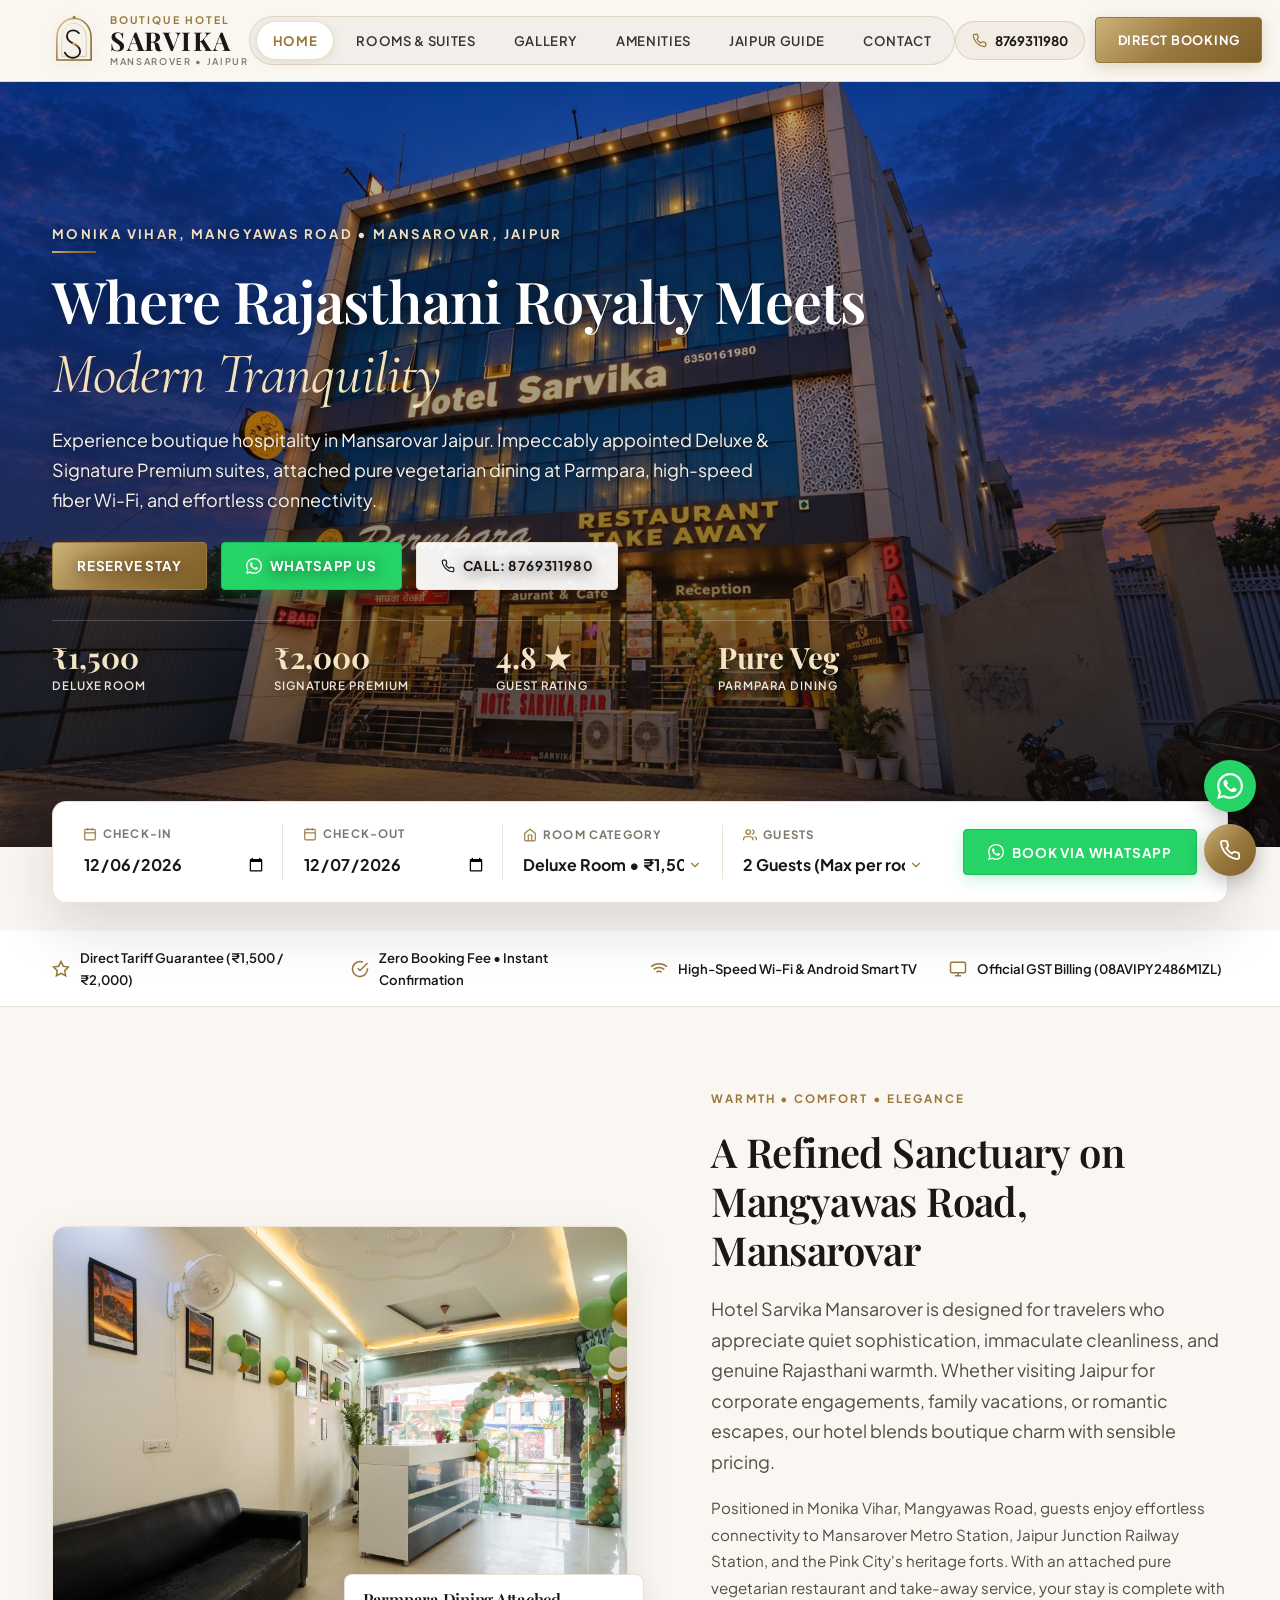
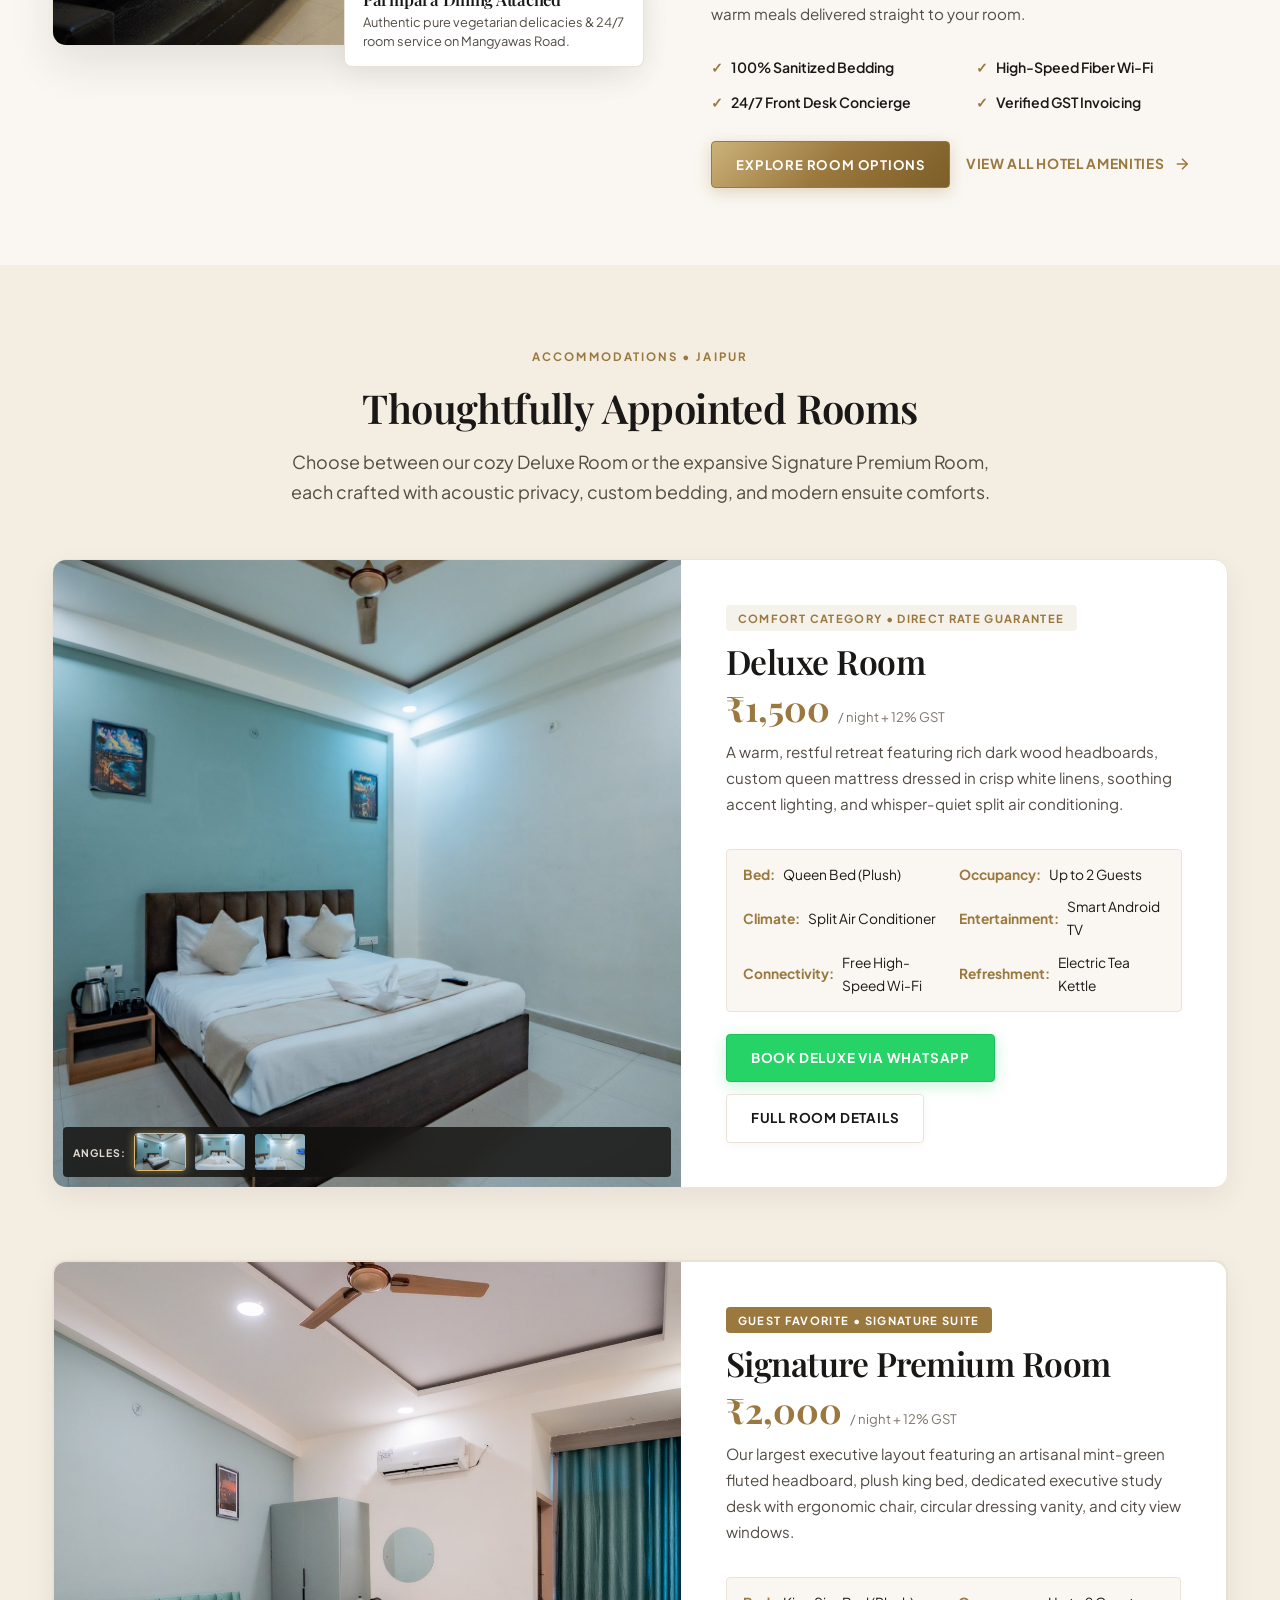
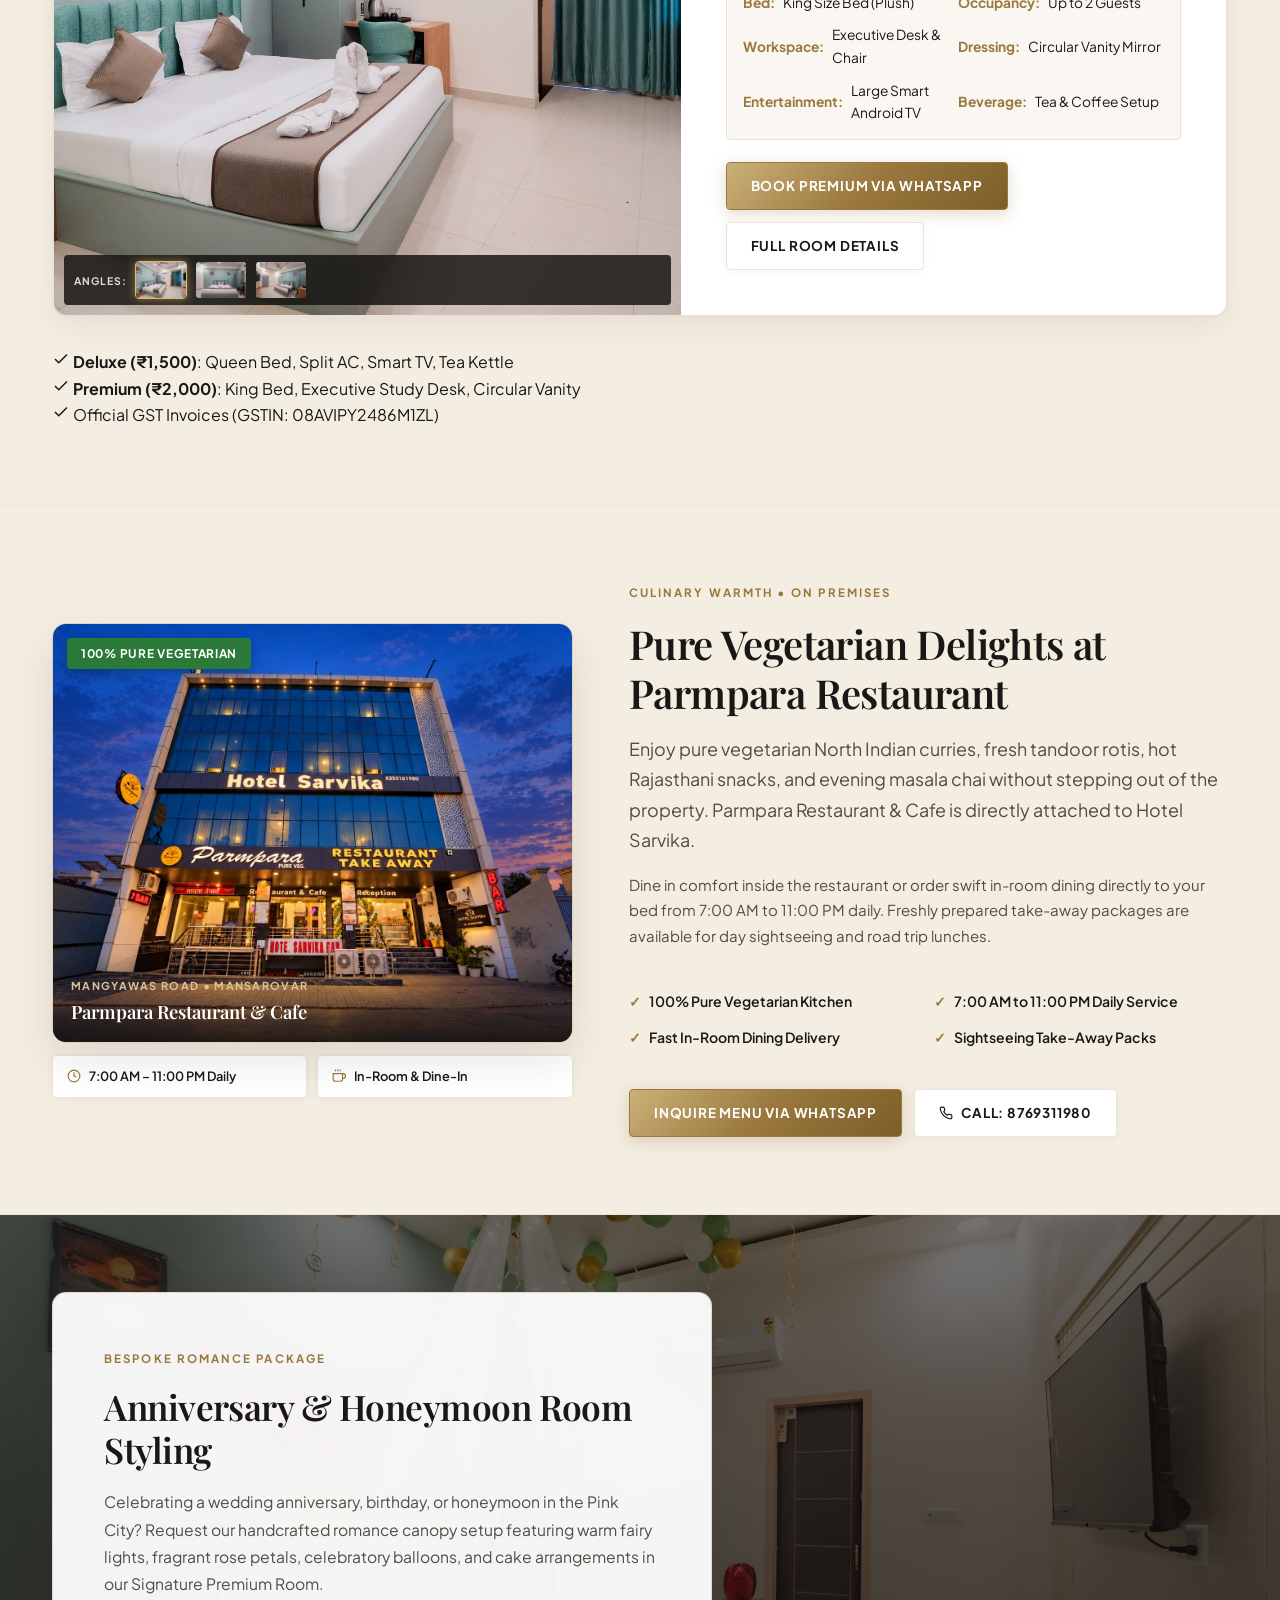
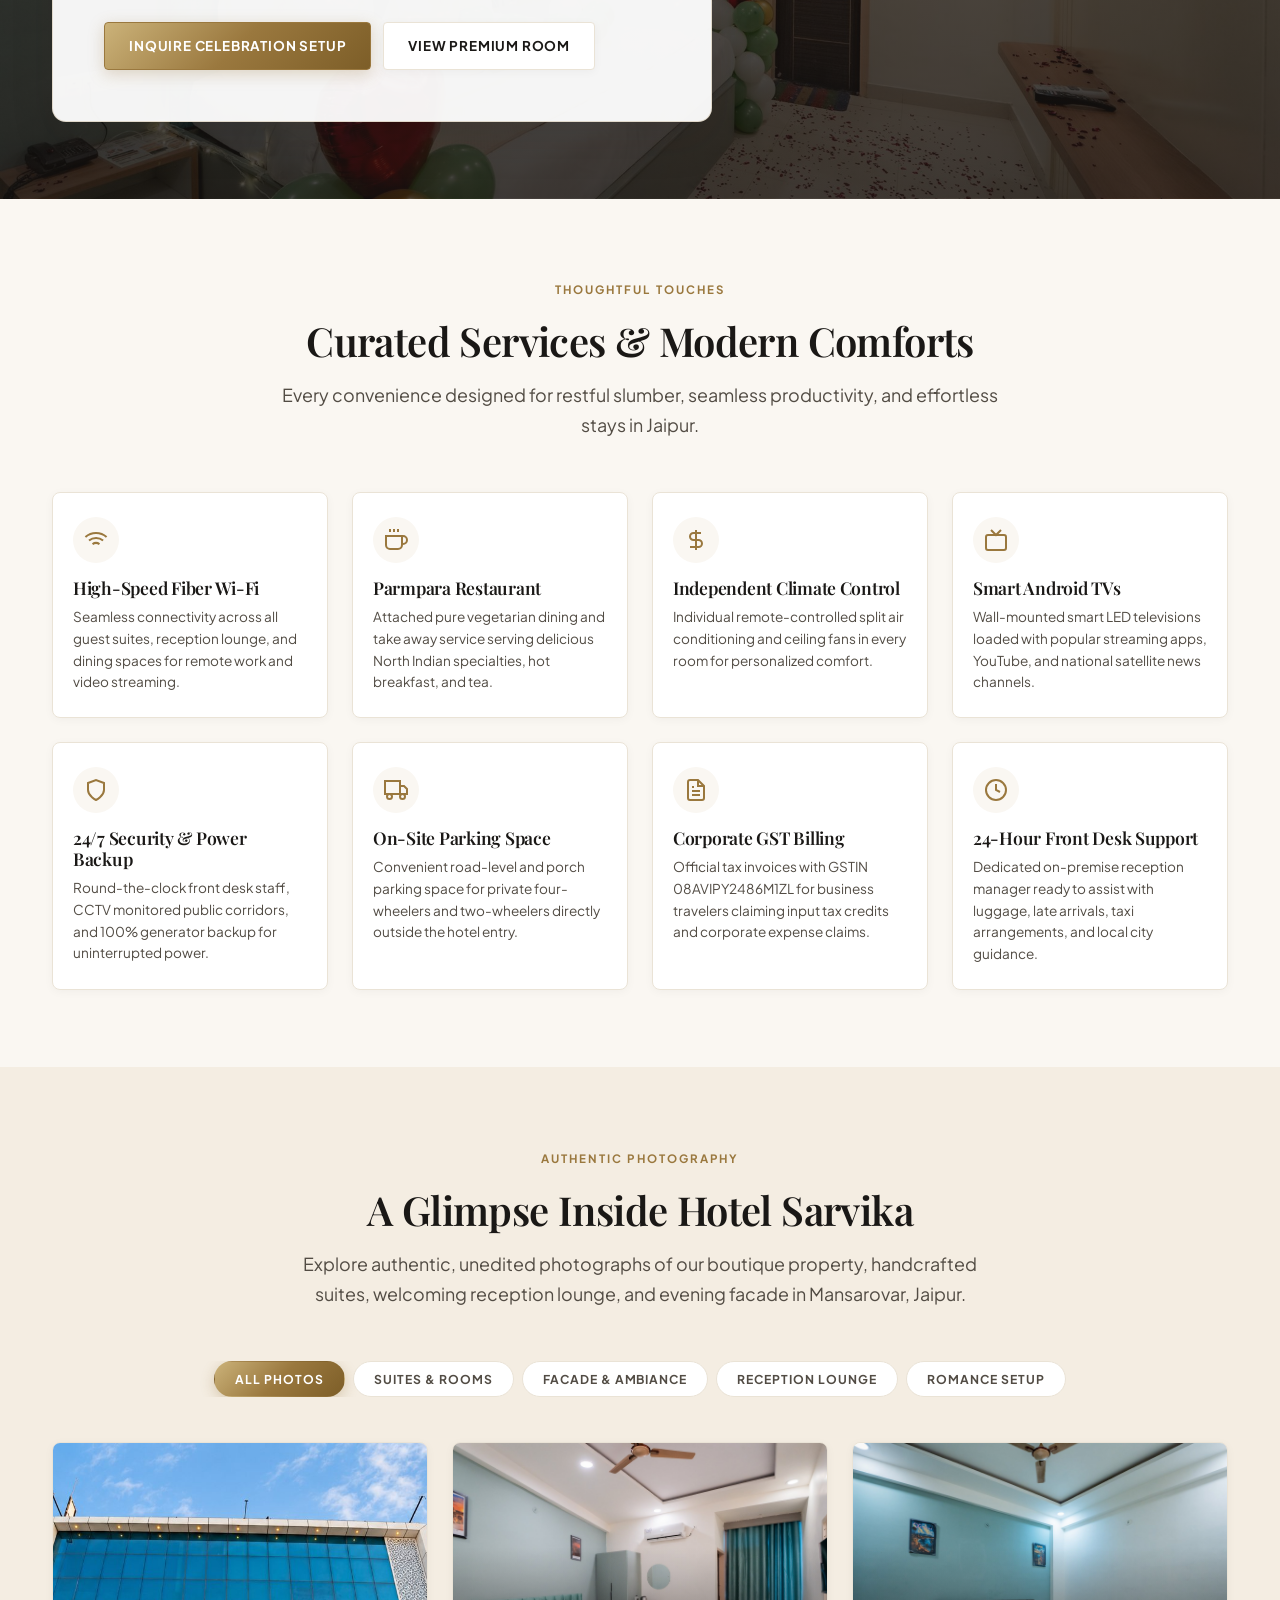
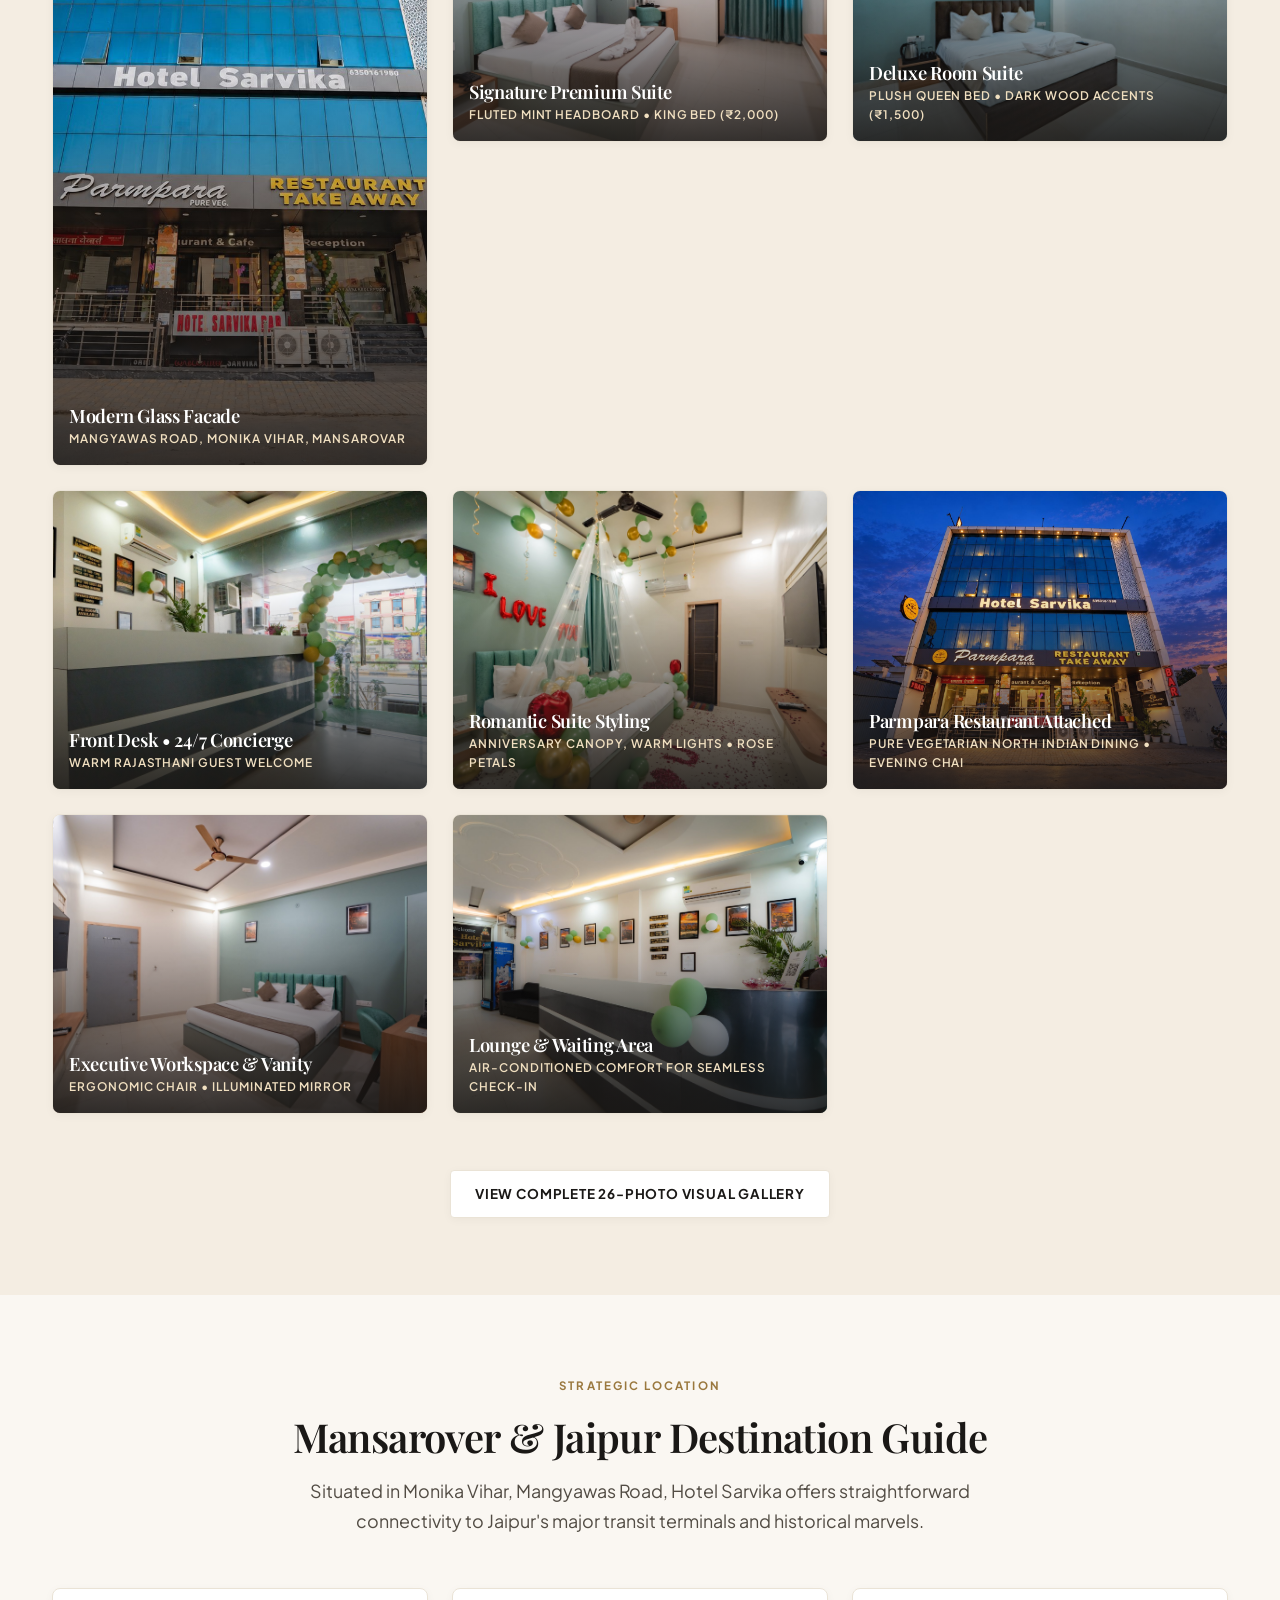
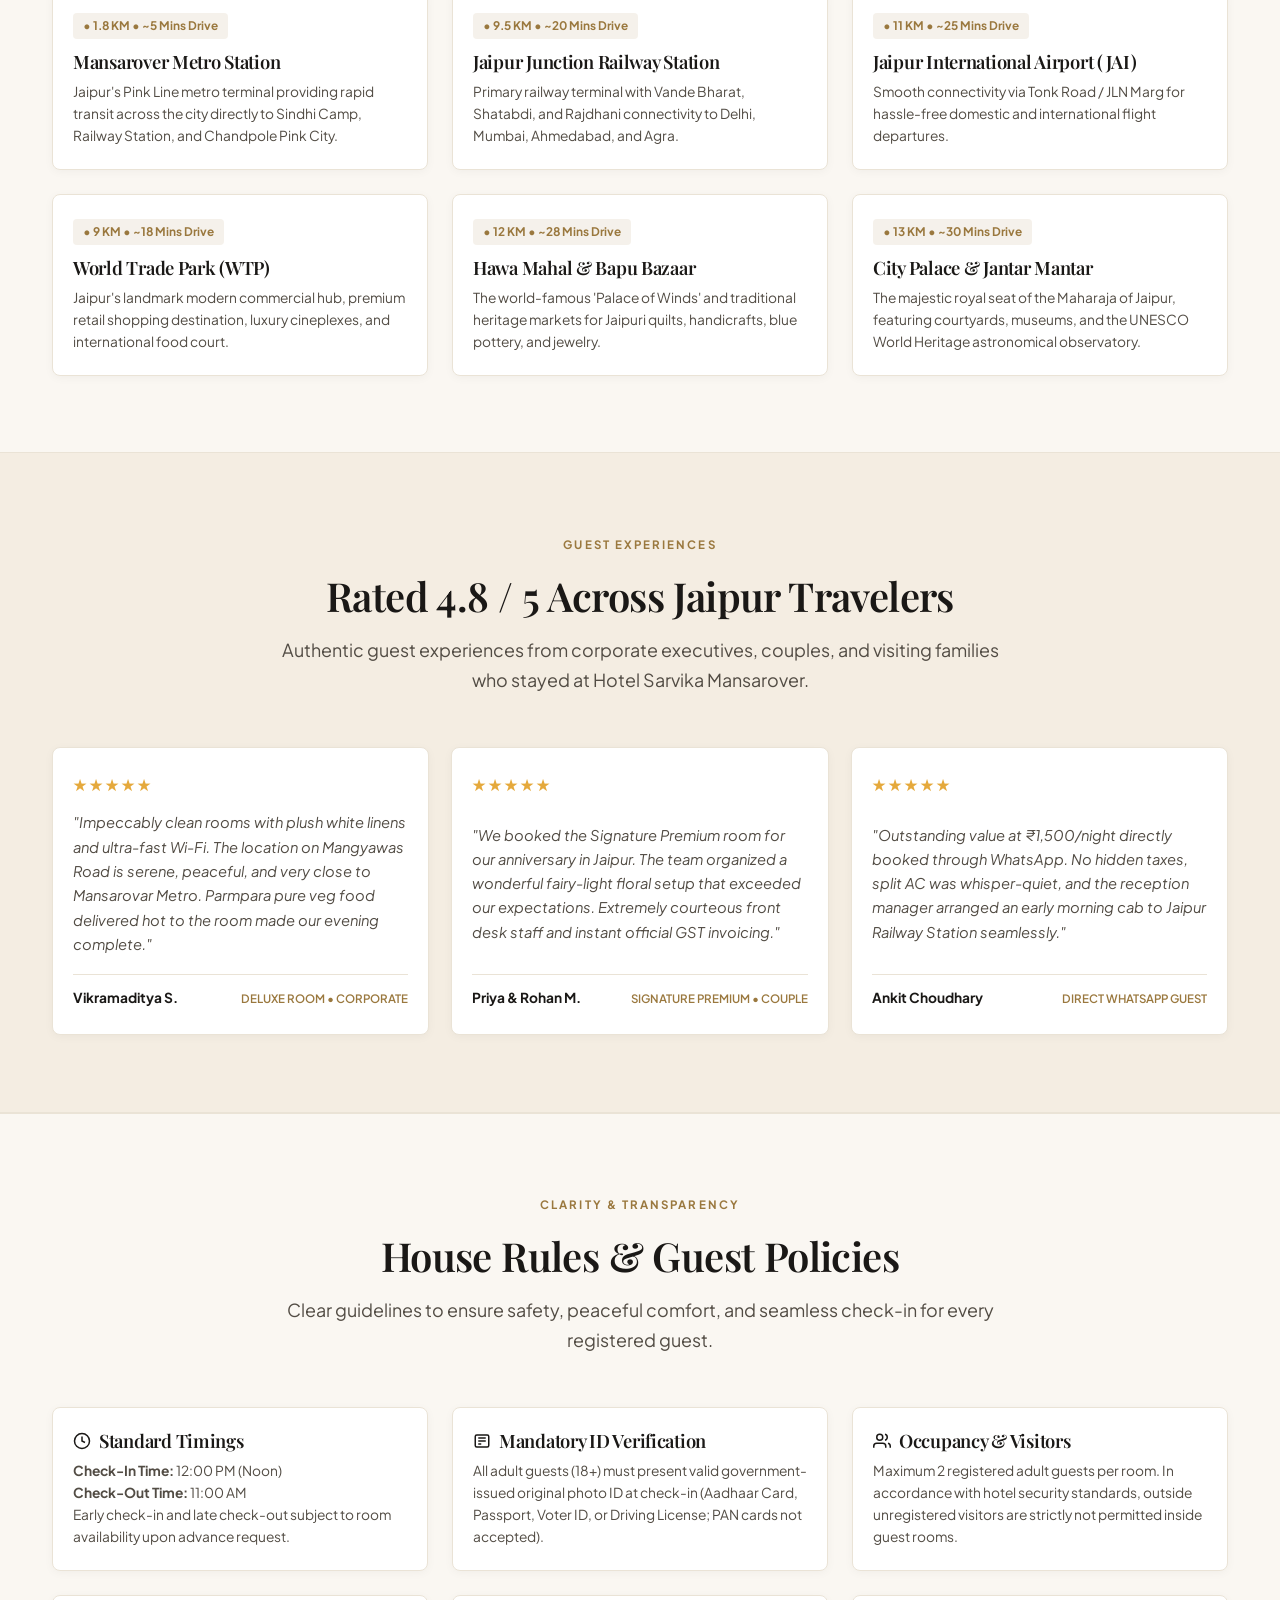
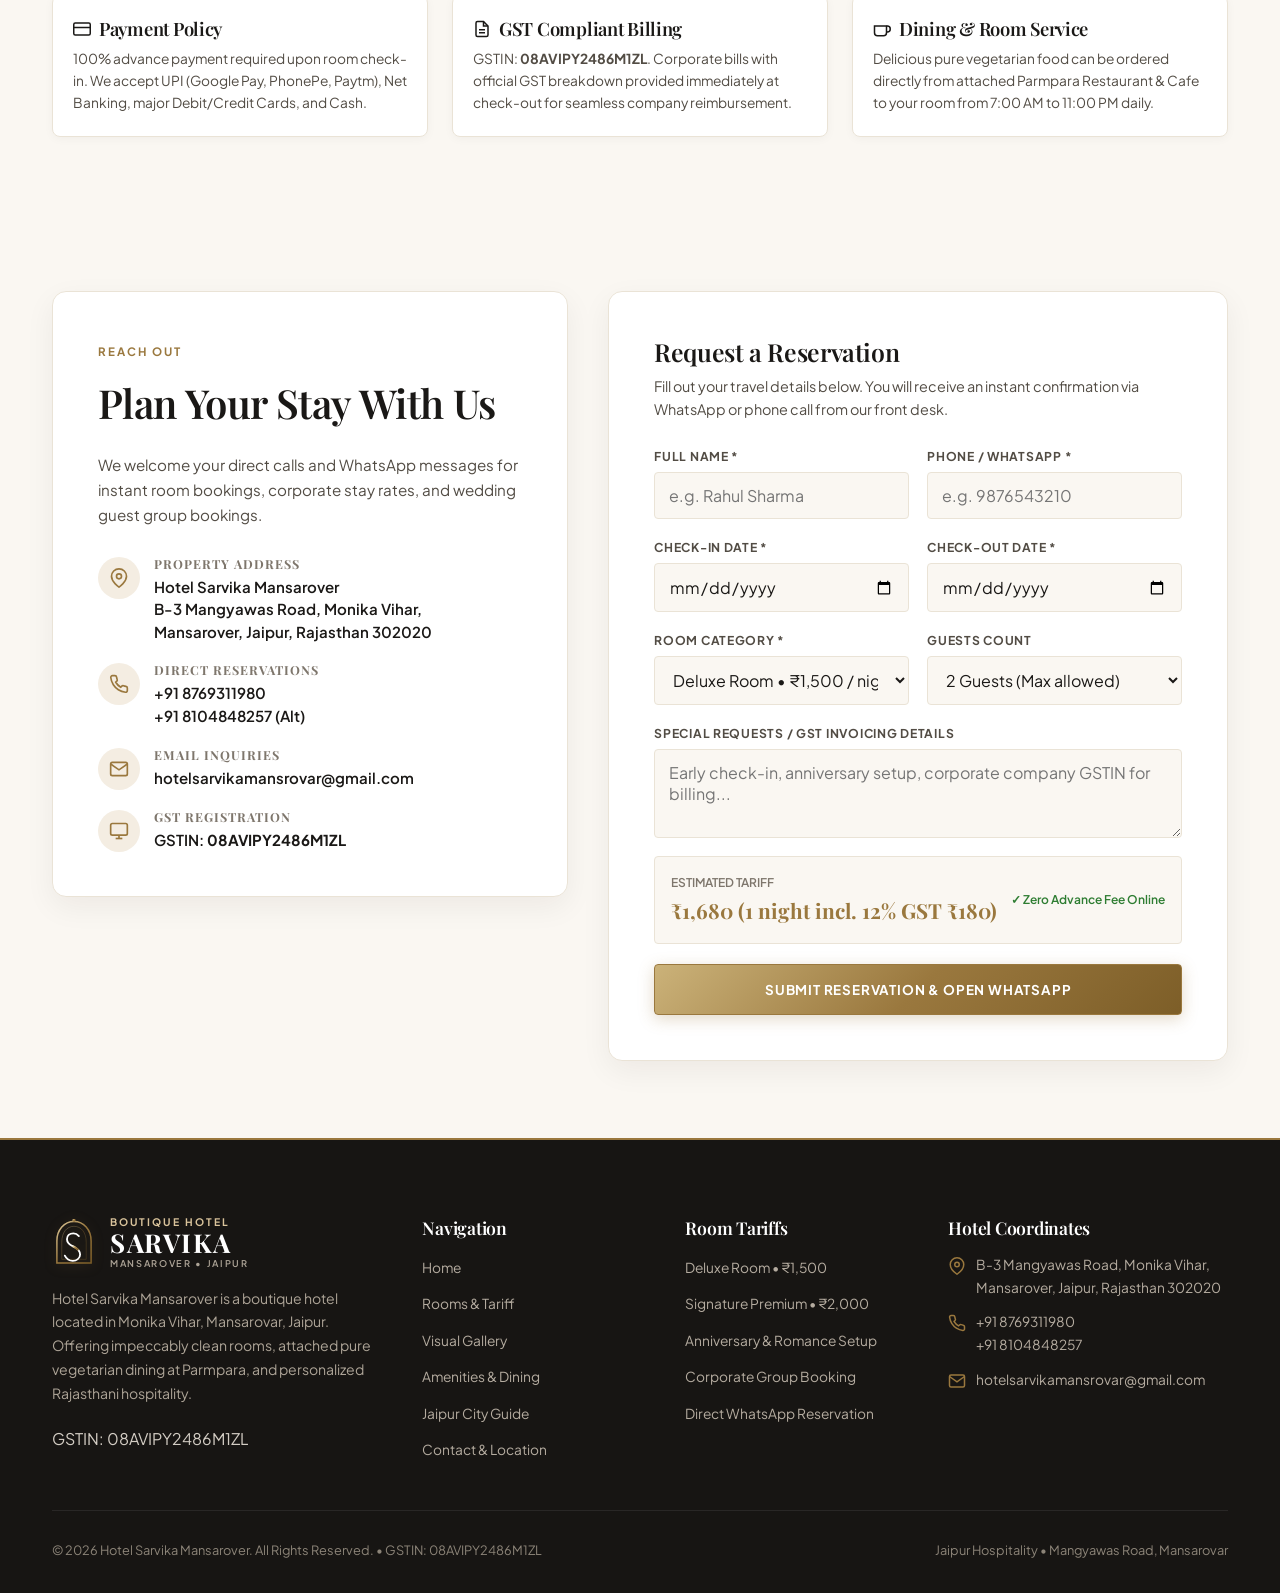
==== commit 44279c1f: "feat(mobile-ux): overhaul hero & header, remove capsule badge, remove mobile bottom bar, and polish " ====
--- a/index.html
+++ b/index.html
@@ -102,9 +102,8 @@
       <div class="container">
         <div class="hero-content-wrap">
           
-          <div class="hero-luxury-badge">
-            <span class="badge-dot"></span>
-            Boutique Luxury &bull; Mangyawas Road, Mansarovar
+          <div class="hero-location-kicker">
+            Monika Vihar, Mangyawas Road &bull; Mansarovar, Jaipur
           </div>
           
           <h1 class="hero-headline-main">
@@ -112,18 +111,19 @@
           </h1>
 
           <p class="hero-lead-description">
-            Experience bespoke hospitality in Monika Vihar, Mansarovar Jaipur. Impeccably appointed Deluxe &amp; Signature Premium suites, attached pure vegetarian dining at Parmpara, high-speed fiber Wi-Fi, and effortless connectivity to Jaipur's royal heritage.
+            Experience boutique hospitality in Mansarovar Jaipur. Impeccably appointed Deluxe &amp; Signature Premium suites, attached pure vegetarian dining at Parmpara, high-speed fiber Wi-Fi, and effortless connectivity.
           </p>
 
           <div class="hero-cta-ribbon">
             <a href="#booking-engine" class="btn btn-primary">
-              Reserve Your Stay
+              Reserve Stay
             </a>
             <a href="https://wa.me/918769311980?text=Hello%20Hotel%20Sarvika%20Mansarover%2C%20I%20would%20like%20to%20inquire%20about%20booking%20a%20room." class="btn btn-whatsapp" target="_blank">
               <svg width="16" height="16" viewBox="0 0 24 24" fill="currentColor"><path d="M.057 24l1.687-6.163c-1.041-1.804-1.588-3.849-1.587-5.946.003-6.556 5.338-11.891 11.893-11.891 3.181.001 6.167 1.24 8.413 3.488 2.245 2.248 3.481 5.236 3.48 8.414-.003 6.557-5.338 11.892-11.893 11.892-1.99-.001-3.951-.5-5.688-1.448l-6.305 1.654zm6.597-3.807c1.676.995 3.276 1.591 5.392 1.592 5.448 0 9.886-4.434 9.889-9.885.002-5.462-4.415-9.89-9.881-9.892-5.452 0-9.887 4.434-9.889 9.884-.001 2.225.651 3.891 1.746 5.634l-.999 3.648 3.742-.981zm11.387-5.464c-.074-.124-.272-.198-.57-.347-.297-.149-1.758-.868-2.031-.967-.272-.099-.47-.149-.669.149-.198.297-.768.967-.941 1.165-.173.198-.347.223-.644.074-.297-.149-1.255-.462-2.39-1.475-.883-.788-1.48-1.761-1.653-2.059-.173-.297-.018-.458.13-.606.134-.133.297-.347.446-.521.151-.172.2-.296.3-.495.099-.198.05-.372-.025-.521-.075-.148-.669-1.611-.916-2.206-.242-.579-.487-.501-.669-.51l-.57-.01c-.198 0-.52.074-.792.372s-1.04 1.016-1.04 2.479 1.065 2.876 1.213 3.074c.149.198 2.095 3.2 5.076 4.487.709.306 1.263.489 1.694.626.712.226 1.36.194 1.872.118.571-.085 1.758-.719 2.006-1.413.248-.695.248-1.29.173-1.414z"/></svg>
-              WhatsApp Concierge
+              WhatsApp Us
             </a>
-            <a href="tel:+918769311980" class="btn btn-secondary" style="background: rgba(255,255,255,0.92);">
+            <a href="tel:+918769311980" class="btn btn-secondary hero-call-btn">
+              <svg width="14" height="14" viewBox="0 0 24 24" fill="none" stroke="currentColor" stroke-width="2"><path d="M22 16.92v3a2 2 0 0 1-2.18 2 19.79 19.79 0 0 1-8.63-3.07 19.5 19.5 0 0 1-6-6 19.79 19.79 0 0 1-3.07-8.67A2 2 0 0 1 4.11 2h3a2 2 0 0 1 2 1.72 12.84 12.84 0 0 0 .7 2.81 2 2 0 0 1-.45 2.11L8.09 9.91a16 16 0 0 0 6 6l1.27-1.27a2 2 0 0 1 2.11-.45 12.84 12.84 0 0 0 2.81.7A2 2 0 0 1 22 16.92z"></path></svg>
               Call: 8769311980
             </a>
           </div>
@@ -250,7 +250,7 @@
           </div>
 
           <!-- Editorial Narrative Column -->
-          <div style="padding-left: clamp(0rem, 2vw, 2.5rem);">
+          <div class="editorial-narrative-col">
             <div class="tagline">Warmth &bull; Comfort &bull; Elegance</div>
             <h2 class="heading-section" style="margin-top: 12px; margin-bottom: 20px;">
               A Refined Sanctuary on Mangyawas Road, Mansarovar
@@ -442,51 +442,70 @@
     <!-- ==========================================================================
          SECTION: ATTACHED DINING - PARMPARA RESTAURANT & CAFE (REAL FAÇADE PHOTO)
          ========================================================================== -->
-    <section class="section-spacing dining-section-wrapper">
+    <section class="section-spacing dining-section-wrapper" id="dining">
       <div class="container">
-        <div class="editorial-bento-grid" style="grid-template-columns: 1fr 1.15fr;">
+        <div class="dining-showcase-grid">
           
+          <!-- Framed Restaurant & Evening Facade Visual -->
+          <div class="dining-visual-frame">
+            <div class="dining-image-box">
+              <img src="assets/images/web/facade-evening.jpg" alt="Parmpara Restaurant &amp; Cafe Attached at Hotel Sarvika Mansarover Jaipur" loading="lazy">
+              <div class="dining-badge-overlay">
+                <span class="dining-pure-badge">100% Pure Vegetarian</span>
+              </div>
+              <div class="dining-image-caption-overlay">
+                <span class="dining-location-tag">Mangyawas Road &bull; Mansarovar</span>
+                <span class="dining-name-tag">Parmpara Restaurant &amp; Cafe</span>
+              </div>
+            </div>
+            <div class="dining-spec-ribbon">
+              <div class="spec-pill">
+                <svg width="14" height="14" viewBox="0 0 24 24" fill="none" stroke="currentColor" stroke-width="2"><circle cx="12" cy="12" r="10"/><polyline points="12 6 12 12 16 14"/></svg>
+                <span>7:00 AM &ndash; 11:00 PM Daily</span>
+              </div>
+              <div class="spec-pill">
+                <svg width="14" height="14" viewBox="0 0 24 24" fill="none" stroke="currentColor" stroke-width="2"><path d="M18 8h1a4 4 0 0 1 0 8h-1"/><path d="M2 8h16v9a4 4 0 0 1-4 4H6a4 4 0 0 1-4-4V8z"/><line x1="6" y1="1" x2="6" y2="4"/><line x1="10" y1="1" x2="10" y2="4"/><line x1="14" y1="1" x2="14" y2="4"/></svg>
+                <span>In-Room &amp; Dine-In</span>
+              </div>
+            </div>
+          </div>
+
           <!-- Narrative Column -->
-          <div>
-            <div class="tagline">Pure Vegetarian Dining</div>
-            <h2 class="heading-section" style="margin-top: 12px; margin-bottom: 20px;">
-              Parmpara Restaurant &amp; Cafe Attached
+          <div class="dining-narrative-frame">
+            <div class="tagline">Culinary Warmth &bull; On Premises</div>
+            <h2 class="heading-section" style="margin-top: 10px; margin-bottom: 16px;">
+              Pure Vegetarian Delights at Parmpara Restaurant
             </h2>
-            <p class="lead-text" style="margin-bottom: 18px;">
-              Enjoy pure vegetarian culinary delights without leaving the hotel premises. Parmpara Restaurant &amp; Cafe is conveniently attached to Hotel Sarvika, offering pure veg North Indian curries, hot rotis, fresh breakfast, evening high tea, and snacks.
+            <p class="lead-text" style="margin-bottom: 16px;">
+              Enjoy pure vegetarian North Indian curries, fresh tandoor rotis, hot Rajasthani snacks, and evening masala chai without stepping out of the property. Parmpara Restaurant &amp; Cafe is directly attached to Hotel Sarvika.
             </p>
-            <p style="color: var(--text-secondary); margin-bottom: 28px; font-size: 0.95rem; line-height: 1.75;">
-              Guests can dine in the restaurant or order seamless contactless room service directly to their bed from 7:00 AM to 11:00 PM daily. Quick take-away service is also available for road trips and sightseeing lunches.
+            <p style="color: var(--text-secondary); margin-bottom: 22px; font-size: 0.94rem; line-height: 1.7;">
+              Dine in comfort inside the restaurant or order swift in-room dining directly to your bed from 7:00 AM to 11:00 PM daily. Freshly prepared take-away packages are available for day sightseeing and road trip lunches.
             </p>
 
             <div class="feature-check-list">
               <div class="feature-check-item">
-                <span>&bull;</span> 100% Pure Vegetarian
+                <span>&check;</span> 100% Pure Vegetarian Kitchen
               </div>
               <div class="feature-check-item">
-                <span>&bull;</span> 7:00 AM to 11:00 PM Service
+                <span>&check;</span> 7:00 AM to 11:00 PM Daily Service
               </div>
               <div class="feature-check-item">
-                <span>&bull;</span> Prompt In-Room Dining
+                <span>&check;</span> Fast In-Room Dining Delivery
               </div>
               <div class="feature-check-item">
-                <span>&bull;</span> Hygienic Take-Away Packets
-              </div>
-            </div>
-
-            <a href="https://wa.me/918769311980?text=Hello%20Hotel%20Sarvika%2C%20I%20would%20like%20to%20know%20more%20about%20Parmpara%20Restaurant%20menu%20and%20dining." class="btn btn-outline-gold" target="_blank" style="padding: 12px 24px; font-size: 0.82rem;">
-              Inquire Dining Menu
-            </a>
-          </div>
-
-          <!-- Restaurant & Evening Facade Visual -->
-          <div class="editorial-showcase-visual">
-            <div class="editorial-img-master">
-              <img src="assets/images/web/facade-evening.jpg" alt="Parmpara Restaurant & Cafe Attached at Hotel Sarvika Mansarover Jaipur" loading="lazy">
-            </div>
-            <div class="editorial-floating-plate">
-              <h4>Pure Veg &amp; Take Away</h4>
-              <p>Delicious regional food and hot chai served fresh to your suite.</p>
+                <span>&check;</span> Sightseeing Take-Away Packs
+              </div>
+            </div>
+
+            <div class="dining-actions">
+              <a href="https://wa.me/918769311980?text=Hello%20Hotel%20Sarvika%2C%20I%20would%20like%20to%20know%20more%20about%20Parmpara%20Restaurant%20menu%20and%20dining." class="btn btn-primary" target="_blank">
+                Inquire Menu via WhatsApp
+              </a>
+              <a href="tel:+918769311980" class="btn btn-secondary">
+                <svg width="14" height="14" viewBox="0 0 24 24" fill="none" stroke="currentColor" stroke-width="2"><path d="M22 16.92v3a2 2 0 0 1-2.18 2 19.79 19.79 0 0 1-8.63-3.07 19.5 19.5 0 0 1-6-6 19.79 19.79 0 0 1-3.07-8.67A2 2 0 0 1 4.11 2h3a2 2 0 0 1 2 1.72 12.84 12.84 0 0 0 .7 2.81 2 2 0 0 1-.45 2.11L8.09 9.91a16 16 0 0 0 6 6l1.27-1.27a2 2 0 0 1 2.11-.45 12.84 12.84 0 0 0 2.81.7A2 2 0 0 1 22 16.92z"></path></svg>
+                Call: 8769311980
+              </a>
             </div>
           </div>
 
@@ -1162,28 +1181,6 @@
     </div>
   </footer>
 
-  <!-- Fixed Mobile Bottom Action Bar (App-Grade 5-Star Hotel Conversion Hub) -->
-  <nav class="mobile-bottom-bar" aria-label="Quick Mobile Reservation">
-    <a href="tel:+918769311980" class="mobile-bar-btn mobile-bar-call">
-      <div class="mobile-bar-icon">
-        <svg width="18" height="18" viewBox="0 0 24 24" fill="none" stroke="currentColor" stroke-width="2.2"><path d="M22 16.92v3a2 2 0 0 1-2.18 2 19.79 19.79 0 0 1-8.63-3.07 19.5 19.5 0 0 1-6-6 19.79 19.79 0 0 1-3.07-8.67A2 2 0 0 1 4.11 2h3a2 2 0 0 1 2 1.72 12.84 12.84 0 0 0 .7 2.81 2 2 0 0 1-.45 2.11L8.09 9.91a16 16 0 0 0 6 6l1.27-1.27a2 2 0 0 1 2.11-.45 12.84 12.84 0 0 0 2.81.7A2 2 0 0 1 22 16.92z"></path></svg>
-      </div>
-      <div class="mobile-bar-text">
-        <span class="mobile-bar-title">Call Front Desk</span>
-        <span class="mobile-bar-sub">8769311980</span>
-      </div>
-    </a>
-    <a href="https://wa.me/918769311980?text=Hello%20Hotel%20Sarvika%20Mansarover%2C%20I%20would%20like%20to%20book%20a%20room%20(Deluxe%20%E2%82%B91500%20%2F%20Premium%20%E2%82%B92000)." class="mobile-bar-btn mobile-bar-whatsapp" target="_blank" rel="noopener">
-      <div class="mobile-bar-icon">
-        <svg width="18" height="18" viewBox="0 0 24 24" fill="currentColor"><path d="M.057 24l1.687-6.163c-1.041-1.804-1.588-3.849-1.587-5.946.003-6.556 5.338-11.891 11.893-11.891 3.181.001 6.167 1.24 8.413 3.488 2.245 2.248 3.481 5.236 3.48 8.414-.003 6.557-5.338 11.892-11.893 11.892-1.99-.001-3.951-.5-5.688-1.448l-6.305 1.654zm6.597-3.807c1.676.995 3.276 1.591 5.392 1.592 5.448 0 9.886-4.434 9.889-9.885.002-5.462-4.415-9.89-9.881-9.892-5.452 0-9.887 4.434-9.889 9.884-.001 2.225.651 3.891 1.746 5.634l-.999 3.648 3.742-.981zm11.387-5.464c-.074-.124-.272-.198-.57-.347-.297-.149-1.758-.868-2.031-.967-.272-.099-.47-.149-.669.149-.198.297-.768.967-.941 1.165-.173.198-.347.223-.644.074-.297-.149-1.255-.462-2.39-1.475-.883-.788-1.48-1.761-1.653-2.059-.173-.297-.018-.458.13-.606.134-.133.297-.347.446-.521.151-.172.2-.296.3-.495.099-.198.05-.372-.025-.521-.075-.148-.669-1.611-.916-2.206-.242-.579-.487-.501-.669-.51l-.57-.01c-.198 0-.52.074-.792.372s-1.04 1.016-1.04 2.479 1.065 2.876 1.213 3.074c.149.198 2.095 3.2 5.076 4.487.709.306 1.263.489 1.694.626.712.226 1.36.194 1.872.118.571-.085 1.758-.719 2.006-1.413.248-.695.248-1.29.173-1.414z"/></svg>
-      </div>
-      <div class="mobile-bar-text">
-        <span class="mobile-bar-title">Book via WhatsApp</span>
-        <span class="mobile-bar-sub">From ₹1,500/night</span>
-      </div>
-    </a>
-  </nav>
-
   <!-- Scripts -->
   <script src="assets/js/3d-scroll.js"></script>
   <script src="assets/js/main.js"></script>
--- a/assets/css/style.css
+++ b/assets/css/style.css
@@ -102,12 +102,6 @@
   position: relative;
 }
 
-/* Mobile Safe Area Padding (ensures persistent bottom bar doesn't obscure content) */
-@media (max-width: 768px) {
-  body {
-    padding-bottom: 74px;
-  }
-}
 
 body.menu-locked {
   overflow: hidden !important;
@@ -483,7 +477,7 @@
   gap: 10px;
 }
 
-/* Pulsing Phone Button */
+/* Header Direct Phone Button */
 .nav-phone-link {
   display: inline-flex;
   align-items: center;
@@ -493,26 +487,14 @@
   color: var(--text-primary);
   padding: 8px 16px;
   border-radius: var(--radius-full);
-  background: rgba(154, 120, 62, 0.07);
+  background: rgba(154, 120, 62, 0.08);
   border: 1px solid var(--gold-border);
   transition: all 0.22s ease;
-  position: relative;
-}
-
-.nav-phone-link::before {
-  content: "";
-  width: 7px;
-  height: 7px;
-  border-radius: 50%;
-  background-color: var(--whatsapp-green);
-  box-shadow: 0 0 0 0 rgba(37, 211, 102, 0.7);
-  animation: pulse-green 2s infinite;
-}
-
-@keyframes pulse-green {
-  0% { transform: scale(0.95); box-shadow: 0 0 0 0 rgba(37, 211, 102, 0.7); }
-  70% { transform: scale(1); box-shadow: 0 0 0 6px rgba(37, 211, 102, 0); }
-  100% { transform: scale(0.95); box-shadow: 0 0 0 0 rgba(37, 211, 102, 0); }
+}
+
+.nav-phone-link svg {
+  color: var(--gold-primary);
+  transition: transform 0.22s ease;
 }
 
 .nav-phone-link:hover {
@@ -520,6 +502,11 @@
   color: #FFFFFF;
   border-color: transparent;
   box-shadow: 0 4px 14px rgba(154, 120, 62, 0.32);
+}
+
+.nav-phone-link:hover svg {
+  color: #FFFFFF;
+  transform: scale(1.1);
 }
 
 /* Animated Hamburger Toggle */
@@ -606,27 +593,38 @@
   .nav-link {
     width: 100%;
     text-align: left;
-    padding: 13px 18px;
-    font-size: 0.94rem;
+    padding: 14px 20px;
+    font-family: var(--font-serif);
+    font-size: 1.15rem;
     font-weight: 600;
+    color: var(--text-primary);
     border-radius: var(--radius-xs);
     border: 1px solid transparent;
     display: flex;
     align-items: center;
     justify-content: space-between;
+    letter-spacing: -0.01em;
   }
 
   .nav-link::after {
-    content: "›";
-    font-size: 1.3rem;
+    content: "→";
+    font-family: var(--font-sans);
+    font-size: 1.1rem;
     color: var(--gold-primary);
-    opacity: 0.45;
+    opacity: 0.55;
+    transition: transform 0.2s ease;
+  }
+
+  .nav-link:hover::after, .nav-link.active::after {
+    transform: translateX(4px);
+    opacity: 1;
   }
 
   .nav-link.active {
-    background: rgba(154, 120, 62, 0.08);
-    border-color: rgba(154, 120, 62, 0.24);
+    background: var(--gold-soft);
+    border-color: var(--gold-border);
     color: var(--gold-primary);
+    font-weight: 700;
   }
 
   .nav-actions .nav-book-btn {
@@ -679,8 +677,8 @@
 
 @media (max-width: 540px) {
   .nav-phone-link {
-    width: 38px;
-    height: 38px;
+    width: 40px;
+    height: 40px;
     padding: 0;
     justify-content: center;
     border-radius: 50%;
@@ -689,11 +687,25 @@
   .nav-phone-text {
     display: none;
   }
-
-  .nav-phone-link::before {
-    position: absolute;
-    top: 2px;
-    right: 2px;
+}
+
+@media (max-width: 380px) {
+  .brand-title {
+    font-size: 1.18rem;
+  }
+  .brand-crest-mark {
+    width: 32px;
+    height: 36px;
+  }
+  .brand-identity-hub {
+    gap: 8px;
+  }
+  .nav-actions {
+    gap: 6px;
+  }
+  .container {
+    padding-left: 1rem;
+    padding-right: 1rem;
   }
 }
 
@@ -702,58 +714,55 @@
    -------------------------------------------------------------------------- */
 .hero-immersive-section {
   position: relative;
-  min-height: 90vh;
-  min-height: 90svh;
+  min-height: 85vh;
+  min-height: 85svh;
   display: flex;
   align-items: center;
   overflow: hidden;
   background-image: 
-    linear-gradient(180deg, rgba(18, 16, 14, 0.48) 0%, rgba(18, 16, 14, 0.58) 50%, rgba(18, 16, 14, 0.84) 100%),
+    linear-gradient(180deg, rgba(18, 16, 14, 0.28) 0%, rgba(18, 16, 14, 0.38) 45%, rgba(18, 16, 14, 0.72) 100%),
     url('../images/web/facade-night.jpg');
   background-size: cover;
   background-position: center center;
   background-repeat: no-repeat;
   color: #FFFFFF;
-  padding: clamp(3.5rem, 8vw, 6.5rem) 0 clamp(4.5rem, 9vw, 7.5rem);
+  padding: clamp(3rem, 7vw, 6rem) 0 clamp(4rem, 8vw, 7rem);
 }
 
 .hero-content-wrap {
   max-width: 860px;
   position: relative;
   z-index: 5;
-}
-
-.hero-luxury-badge {
-  display: inline-flex;
-  align-items: center;
-  gap: 8px;
-  padding: 6px 16px;
-  background: rgba(18, 16, 14, 0.70);
-  backdrop-filter: blur(14px);
-  -webkit-backdrop-filter: blur(14px);
-  border: 1px solid rgba(226, 186, 105, 0.45);
-  border-radius: var(--radius-full);
-  font-size: 0.74rem;
+  text-shadow: 0 2px 14px rgba(0, 0, 0, 0.65);
+}
+
+/* Editorial Typography Kicker (Clean, Human Luxury - Zero AI Pill Cliché) */
+.hero-location-kicker {
+  font-family: var(--font-sans);
+  font-size: clamp(0.70rem, 1.3vw, 0.82rem);
   font-weight: 700;
-  color: #F5E8D0;
-  letter-spacing: 0.12em;
+  letter-spacing: 0.18em;
   text-transform: uppercase;
-  margin-bottom: 18px;
-}
-
-.hero-luxury-badge .badge-dot {
-  width: 7px;
-  height: 7px;
-  border-radius: 50%;
-  background-color: var(--gold-light);
-  box-shadow: 0 0 8px var(--gold-light);
+  color: #F0DFC0;
+  margin-bottom: 14px;
+  display: inline-block;
+  line-height: 1.4;
+}
+
+.hero-location-kicker::after {
+  content: "";
+  display: block;
+  width: 44px;
+  height: 2px;
+  background: var(--gold-gradient);
+  margin-top: 8px;
 }
 
 .hero-headline-main {
   font-family: var(--font-serif);
-  font-size: clamp(2rem, 5.2vw, 3.8rem);
+  font-size: clamp(1.85rem, 5vw, 3.6rem);
   font-weight: 600;
-  line-height: 1.15;
+  line-height: 1.18;
   color: #FFFFFF;
   letter-spacing: -0.015em;
   margin-bottom: 16px;
@@ -768,10 +777,10 @@
 }
 
 .hero-lead-description {
-  font-size: clamp(0.95rem, 1.8vw, 1.15rem);
+  font-size: clamp(0.92rem, 1.6vw, 1.12rem);
   color: #F8F4EC;
-  line-height: 1.7;
-  margin-bottom: 28px;
+  line-height: 1.68;
+  margin-bottom: 26px;
   max-width: 720px;
   text-shadow: 0 2px 10px rgba(0, 0, 0, 0.5);
 }
@@ -781,27 +790,57 @@
   align-items: center;
   gap: 14px;
   flex-wrap: wrap;
-  margin-bottom: 32px;
+  margin-bottom: 30px;
+}
+
+.hero-call-btn {
+  background: rgba(255, 255, 255, 0.94);
+  color: var(--text-primary);
 }
 
 @media (max-width: 580px) {
   .hero-cta-ribbon {
-    flex-direction: column;
+    display: grid;
+    grid-template-columns: 1fr 1fr;
+    gap: 10px;
     width: 100%;
-    gap: 10px;
   }
   .hero-cta-ribbon .btn {
     width: 100%;
+    padding: 12px 10px;
+    font-size: 0.80rem;
+    justify-content: center;
+    text-align: center;
+  }
+  .hero-cta-ribbon .hero-call-btn {
+    grid-column: span 2;
+    background: rgba(255, 255, 255, 0.94);
+    color: var(--text-primary);
+    padding: 12px 14px;
+    font-weight: 700;
   }
 }
 
 .hero-highlights-row {
   display: grid;
   grid-template-columns: repeat(2, 1fr);
-  gap: 14px 18px;
-  border-top: 1px solid rgba(255, 255, 255, 0.22);
-  padding-top: 22px;
-  margin-top: 8px;
+  gap: 12px 16px;
+  border-top: 1px solid rgba(255, 255, 255, 0.20);
+  padding-top: 20px;
+  margin-top: 6px;
+}
+
+@media (max-width: 767px) {
+  .hero-highlights-row {
+    background: rgba(18, 16, 14, 0.52);
+    backdrop-filter: blur(12px);
+    -webkit-backdrop-filter: blur(12px);
+    border: 1px solid rgba(255, 255, 255, 0.16);
+    border-radius: var(--radius-sm);
+    padding: 14px 16px;
+    gap: 12px 14px;
+    margin-top: 16px;
+  }
 }
 
 @media (min-width: 768px) {
@@ -818,7 +857,7 @@
 
 .hero-highlight-val {
   font-family: var(--font-serif);
-  font-size: clamp(1.4rem, 2.5vw, 1.85rem);
+  font-size: clamp(1.35rem, 2.4vw, 1.85rem);
   font-weight: 700;
   color: #F5E4C4;
   line-height: 1.1;
@@ -839,33 +878,33 @@
 .reservation-bar-wrapper {
   position: relative;
   z-index: 40;
-  margin-top: -38px;
-  margin-bottom: 18px;
+  margin-top: -24px;
+  margin-bottom: 22px;
 }
 
 @media (min-width: 992px) {
   .reservation-bar-wrapper {
-    margin-top: -50px;
-    margin-bottom: 24px;
+    margin-top: -46px;
+    margin-bottom: 28px;
   }
 }
 
 .reservation-bar-glass {
   background: #FFFFFF;
   border-radius: var(--radius-md);
-  padding: 20px 22px;
+  padding: 18px 16px;
   box-shadow: var(--shadow-floating);
   border: 1px solid var(--gold-border);
   display: grid;
   grid-template-columns: 1fr;
-  gap: 14px;
-}
-
-@media (min-width: 768px) {
+  gap: 12px;
+}
+
+@media (min-width: 600px) and (max-width: 1023px) {
   .reservation-bar-glass {
     grid-template-columns: repeat(2, 1fr);
-    padding: 24px 28px;
-    gap: 18px;
+    padding: 22px 26px;
+    gap: 16px;
   }
   .reservation-bar-glass .btn {
     grid-column: span 2;
@@ -1031,6 +1070,16 @@
   }
 }
 
+.editorial-narrative-col {
+  padding-left: 0;
+}
+
+@media (min-width: 992px) {
+  .editorial-narrative-col {
+    padding-left: 2rem;
+  }
+}
+
 .editorial-showcase-visual {
   position: relative;
 }
@@ -1057,12 +1106,12 @@
 
 .editorial-floating-plate {
   position: relative;
-  margin: -24px 12px 0;
+  margin: 14px 0 0;
   background: #FFFFFF;
   border-radius: var(--radius-sm);
-  padding: 16px 20px;
+  padding: 14px 18px;
   border: 1px solid var(--gold-border);
-  box-shadow: var(--shadow-card);
+  box-shadow: var(--shadow-subtle);
 }
 
 @media (min-width: 992px) {
@@ -1072,6 +1121,7 @@
     right: -16px;
     margin: 0;
     max-width: 300px;
+    box-shadow: var(--shadow-card);
   }
 }
 
@@ -1387,6 +1437,161 @@
   background-color: var(--bg-cream);
   border-top: 1px solid var(--border-subtle);
   border-bottom: 1px solid var(--border-subtle);
+}
+
+.dining-showcase-grid {
+  display: grid;
+  grid-template-columns: 1fr;
+  gap: clamp(1.8rem, 4vw, 3.5rem);
+  align-items: center;
+}
+
+@media (min-width: 992px) {
+  .dining-showcase-grid {
+    grid-template-columns: 1fr 1.15fr;
+    gap: 3.5rem;
+  }
+}
+
+.dining-visual-frame {
+  position: relative;
+  display: flex;
+  flex-direction: column;
+  gap: 12px;
+}
+
+.dining-image-box {
+  position: relative;
+  border-radius: var(--radius-md);
+  overflow: hidden;
+  box-shadow: var(--shadow-elevated);
+  border: 1px solid var(--gold-border);
+  aspect-ratio: 16 / 10;
+  min-height: 240px;
+}
+
+@media (min-width: 580px) {
+  .dining-image-box {
+    aspect-ratio: 16 / 10;
+    min-height: 320px;
+  }
+}
+
+@media (min-width: 992px) {
+  .dining-image-box {
+    aspect-ratio: auto;
+    height: 420px;
+  }
+}
+
+.dining-image-box img {
+  width: 100%;
+  height: 100%;
+  object-fit: cover;
+}
+
+.dining-badge-overlay {
+  position: absolute;
+  top: 14px;
+  left: 14px;
+  z-index: 3;
+}
+
+.dining-pure-badge {
+  display: inline-flex;
+  align-items: center;
+  gap: 6px;
+  background: rgba(46, 125, 50, 0.95);
+  color: #FFFFFF;
+  backdrop-filter: blur(8px);
+  -webkit-backdrop-filter: blur(8px);
+  padding: 6px 14px;
+  border-radius: var(--radius-xs);
+  font-size: 0.74rem;
+  font-weight: 700;
+  letter-spacing: 0.06em;
+  text-transform: uppercase;
+  box-shadow: 0 4px 12px rgba(0, 0, 0, 0.25);
+}
+
+.dining-image-caption-overlay {
+  position: absolute;
+  bottom: 0;
+  left: 0;
+  right: 0;
+  padding: 24px 18px 14px;
+  background: linear-gradient(180deg, transparent 0%, rgba(18, 16, 14, 0.88) 100%);
+  display: flex;
+  flex-direction: column;
+  gap: 2px;
+  z-index: 3;
+}
+
+.dining-location-tag {
+  font-size: 0.68rem;
+  font-weight: 700;
+  color: var(--gold-light);
+  letter-spacing: 0.12em;
+  text-transform: uppercase;
+}
+
+.dining-name-tag {
+  font-family: var(--font-serif);
+  font-size: 1.15rem;
+  color: #FFFFFF;
+  font-weight: 600;
+}
+
+.dining-spec-ribbon {
+  display: grid;
+  grid-template-columns: 1fr 1fr;
+  gap: 10px;
+}
+
+.spec-pill {
+  display: flex;
+  align-items: center;
+  gap: 8px;
+  background: #FFFFFF;
+  border: 1px solid var(--border-subtle);
+  padding: 10px 14px;
+  border-radius: var(--radius-xs);
+  font-size: 0.80rem;
+  font-weight: 600;
+  color: var(--text-primary);
+  box-shadow: var(--shadow-subtle);
+}
+
+.spec-pill svg {
+  color: var(--gold-primary);
+  flex-shrink: 0;
+}
+
+.dining-narrative-frame {
+  display: flex;
+  flex-direction: column;
+}
+
+.dining-actions {
+  display: flex;
+  align-items: center;
+  gap: 12px;
+  flex-wrap: wrap;
+  margin-top: 14px;
+}
+
+@media (max-width: 580px) {
+  .dining-actions {
+    display: grid;
+    grid-template-columns: 1fr;
+    gap: 10px;
+    width: 100%;
+  }
+  .dining-actions .btn {
+    width: 100%;
+    text-align: center;
+    justify-content: center;
+  }
 }
 
 /* --------------------------------------------------------------------------
@@ -2035,89 +2240,10 @@
 }
 
 /* --------------------------------------------------------------------------
-   20. APP-GRADE PERSISTENT MOBILE BOTTOM ACTION BAR
+   20. MOBILE BAR (DISABLED AS REQUESTED)
    -------------------------------------------------------------------------- */
 .mobile-bottom-bar {
-  display: none;
-}
-
-@media (max-width: 768px) {
-  .mobile-bottom-bar {
-    display: flex;
-    position: fixed;
-    bottom: 0;
-    left: 0;
-    right: 0;
-    height: 64px;
-    background: rgba(255, 255, 255, 0.97);
-    backdrop-filter: blur(20px) saturate(180%);
-    -webkit-backdrop-filter: blur(20px) saturate(180%);
-    border-top: 1px solid var(--gold-border);
-    box-shadow: 0 -6px 20px rgba(26, 24, 22, 0.10);
-    z-index: 1000;
-    padding: 8px 12px calc(8px + env(safe-area-inset-bottom));
-    gap: 10px;
-    align-items: center;
-  }
-
-  .mobile-bar-btn {
-    flex: 1;
-    height: 48px;
-    display: flex;
-    align-items: center;
-    justify-content: center;
-    gap: 8px;
-    border-radius: var(--radius-xs);
-    text-decoration: none;
-    font-weight: 700;
-    transition: transform 0.18s ease;
-  }
-
-  .mobile-bar-btn:active {
-    transform: scale(0.97);
-  }
-
-  .mobile-bar-call {
-    background: #FFFFFF;
-    color: var(--text-primary);
-    border: 1.5px solid var(--gold-border);
-  }
-
-  .mobile-bar-call .mobile-bar-icon {
-    color: var(--gold-primary);
-  }
-
-  .mobile-bar-whatsapp {
-    background: var(--whatsapp-green);
-    color: #FFFFFF;
-    border: 1.5px solid var(--whatsapp-dark);
-    box-shadow: 0 4px 12px var(--whatsapp-glow);
-  }
-
-  .mobile-bar-icon {
-    display: flex;
-    align-items: center;
-    justify-content: center;
-  }
-
-  .mobile-bar-text {
-    display: flex;
-    flex-direction: column;
-    text-align: left;
-    line-height: 1.15;
-  }
-
-  .mobile-bar-title {
-    font-size: 0.8rem;
-    font-weight: 700;
-    letter-spacing: 0.02em;
-  }
-
-  .mobile-bar-sub {
-    font-size: 0.65rem;
-    opacity: 0.88;
-    font-weight: 600;
-  }
+  display: none !important;
 }
 
 /* --------------------------------------------------------------------------
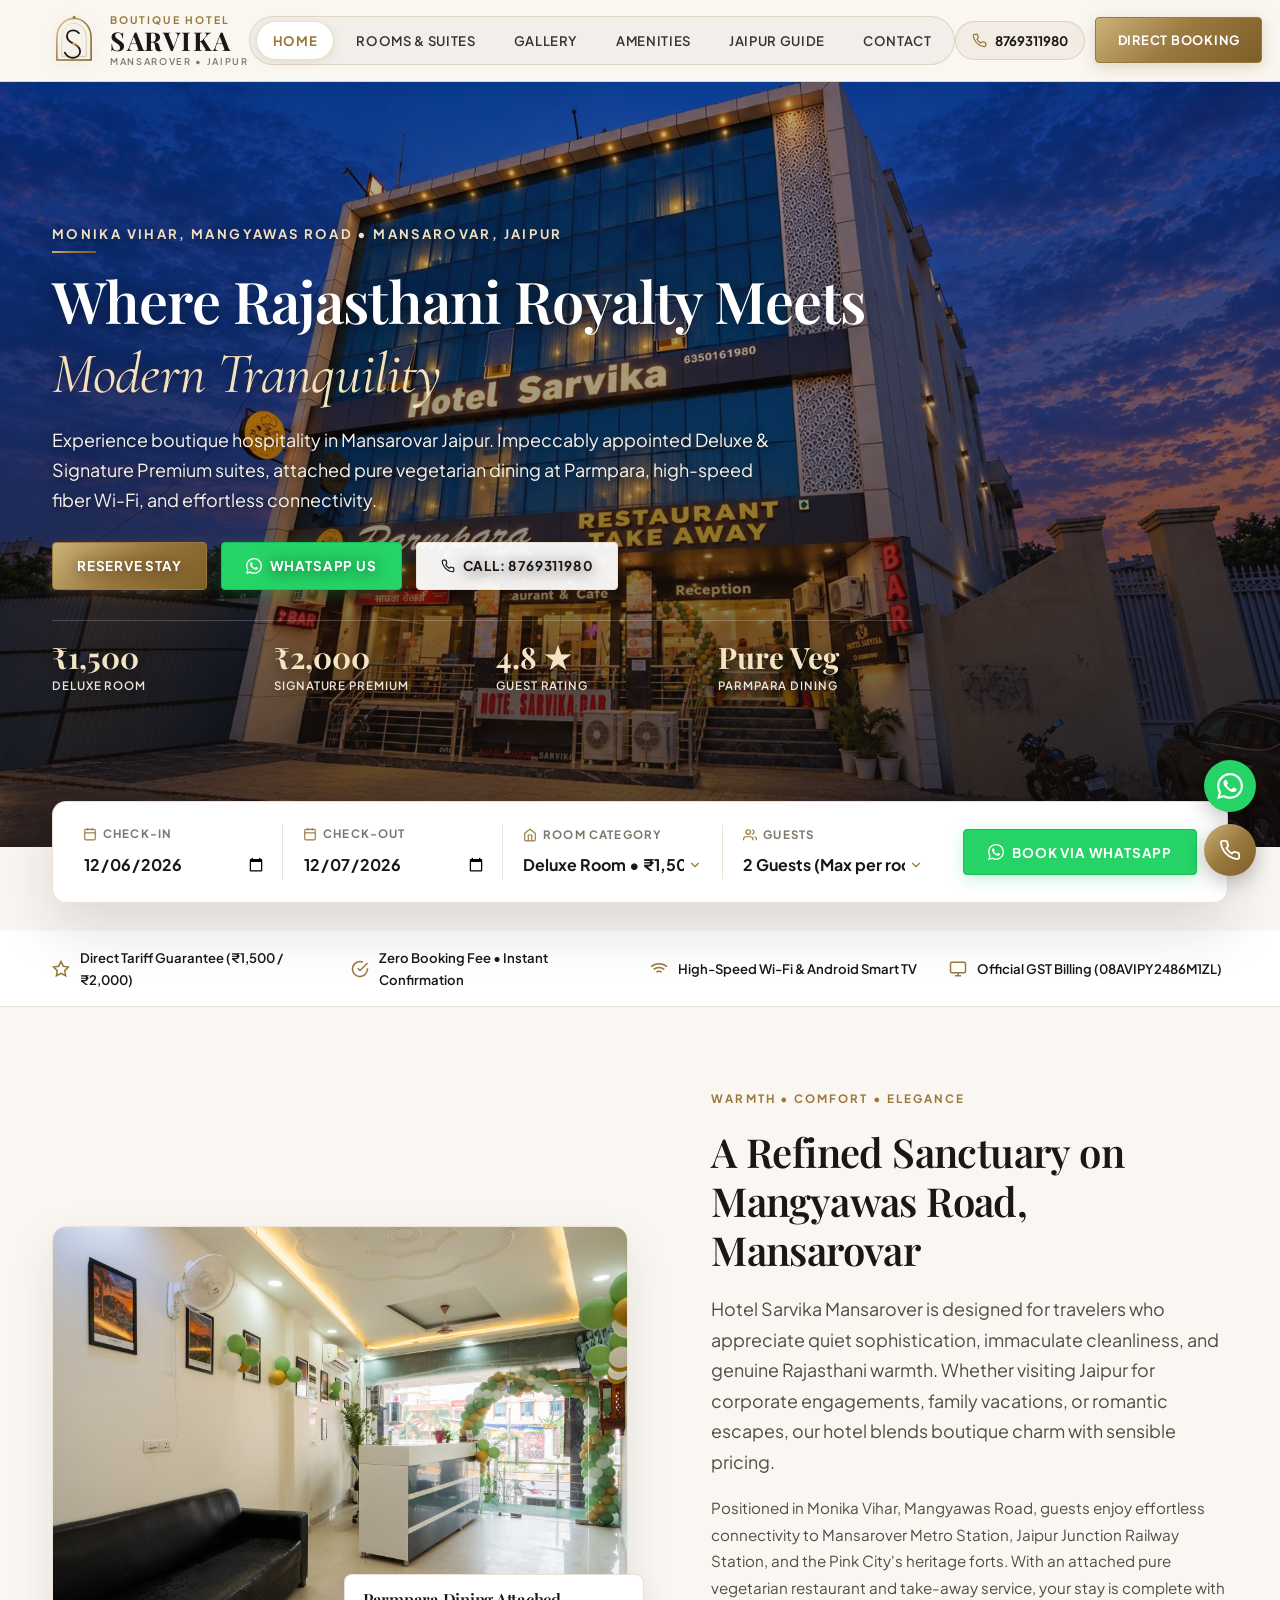
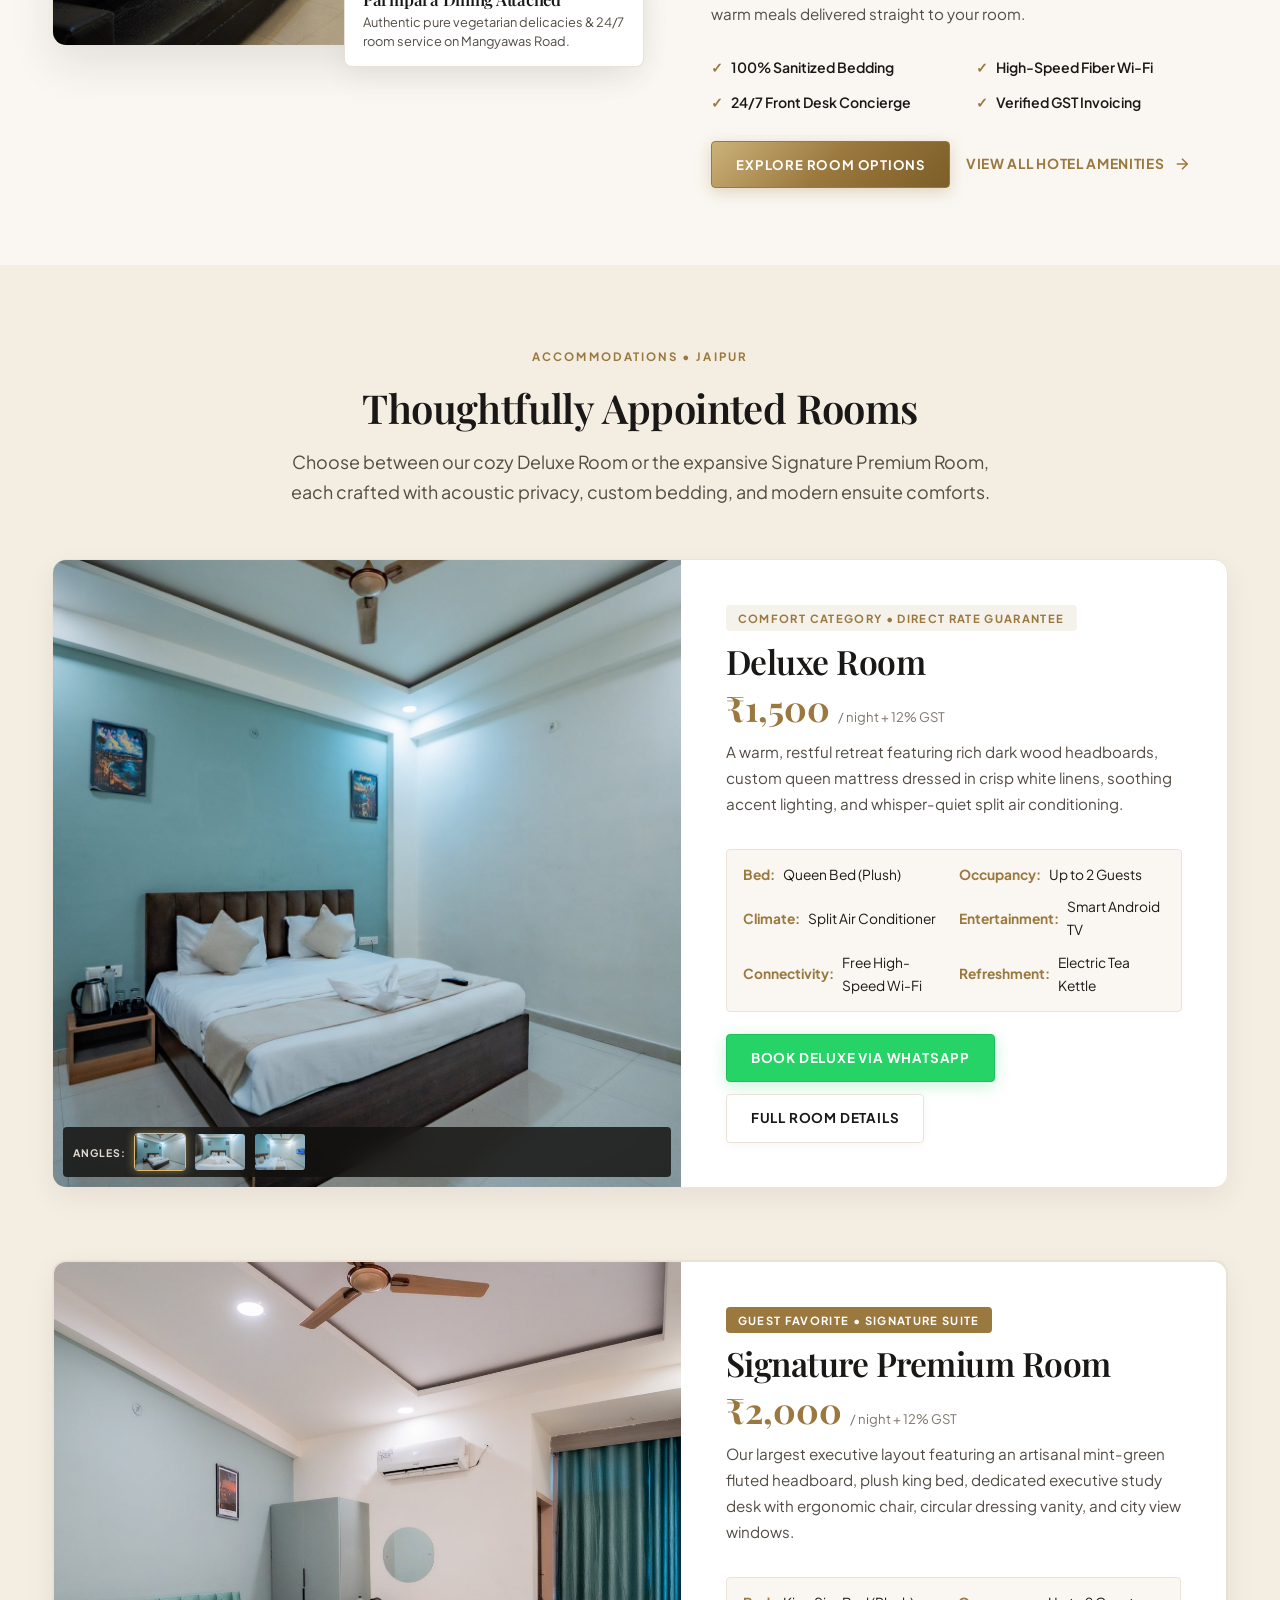
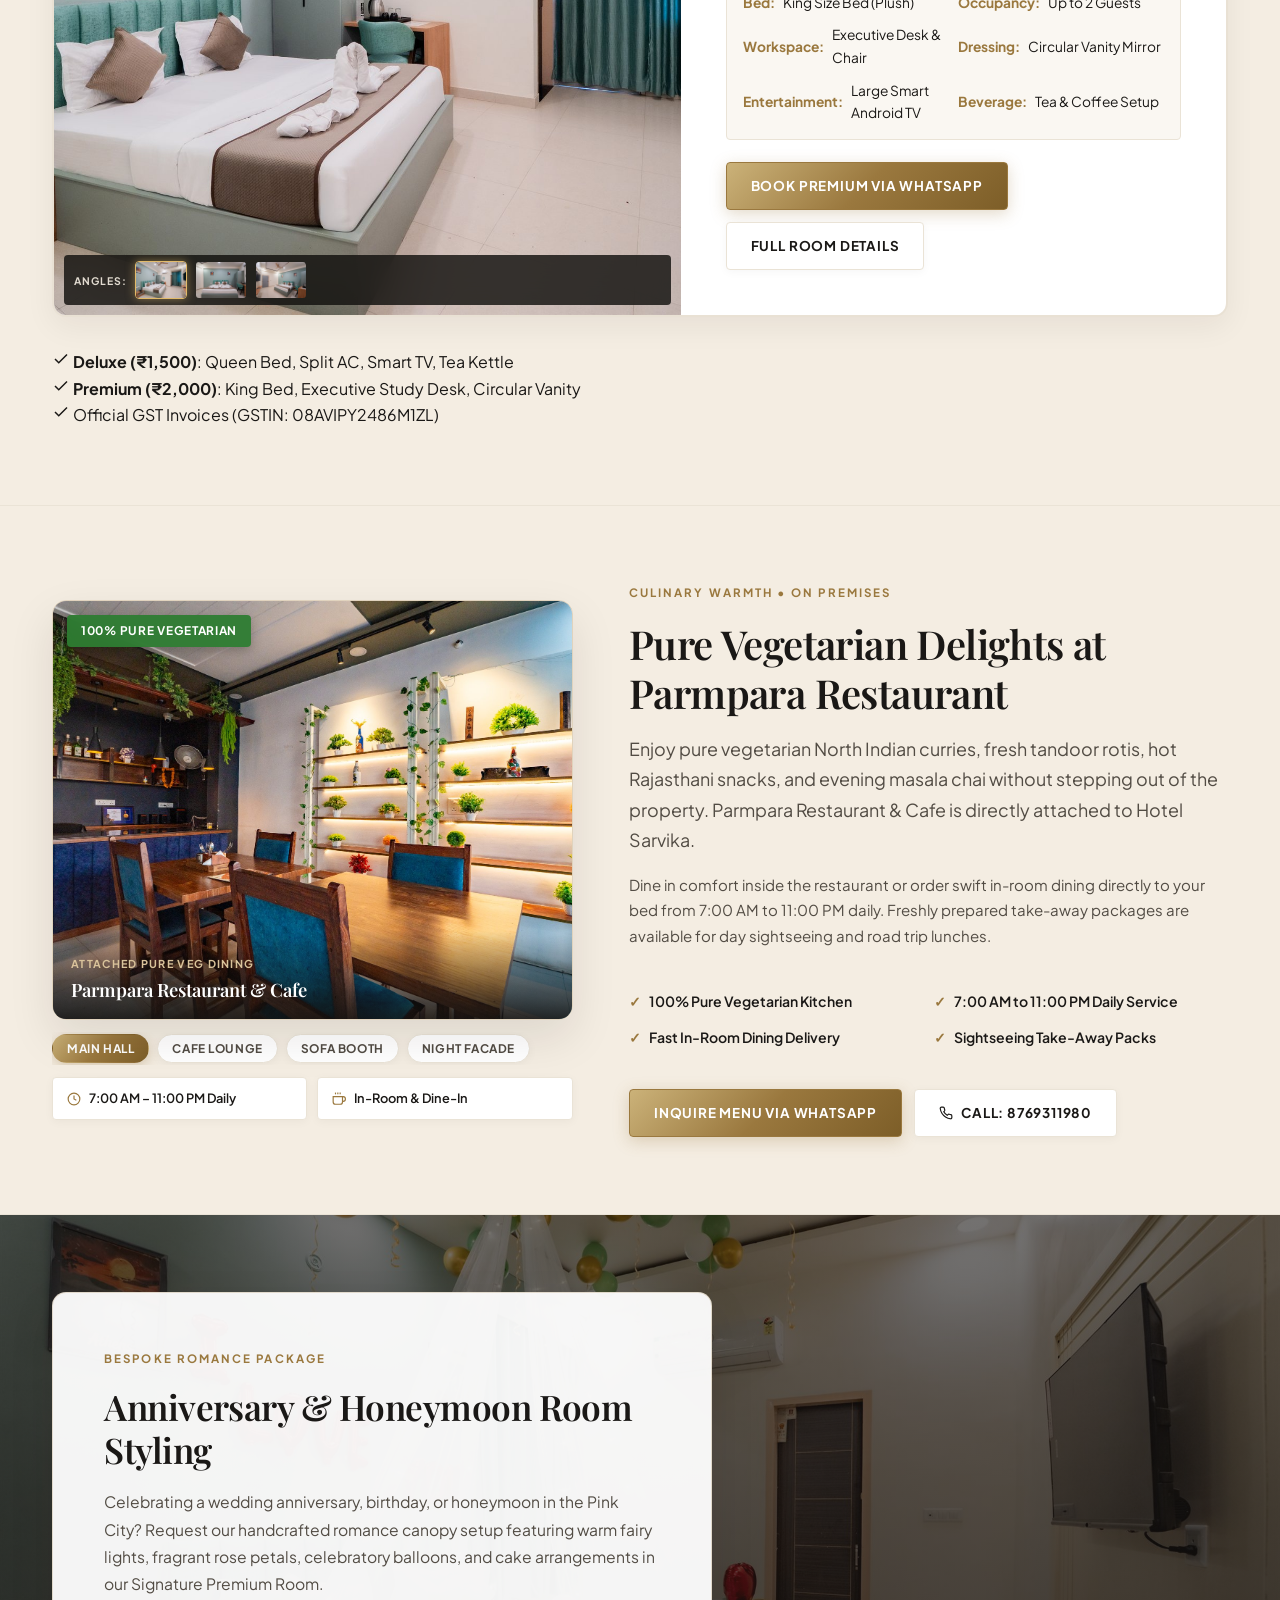
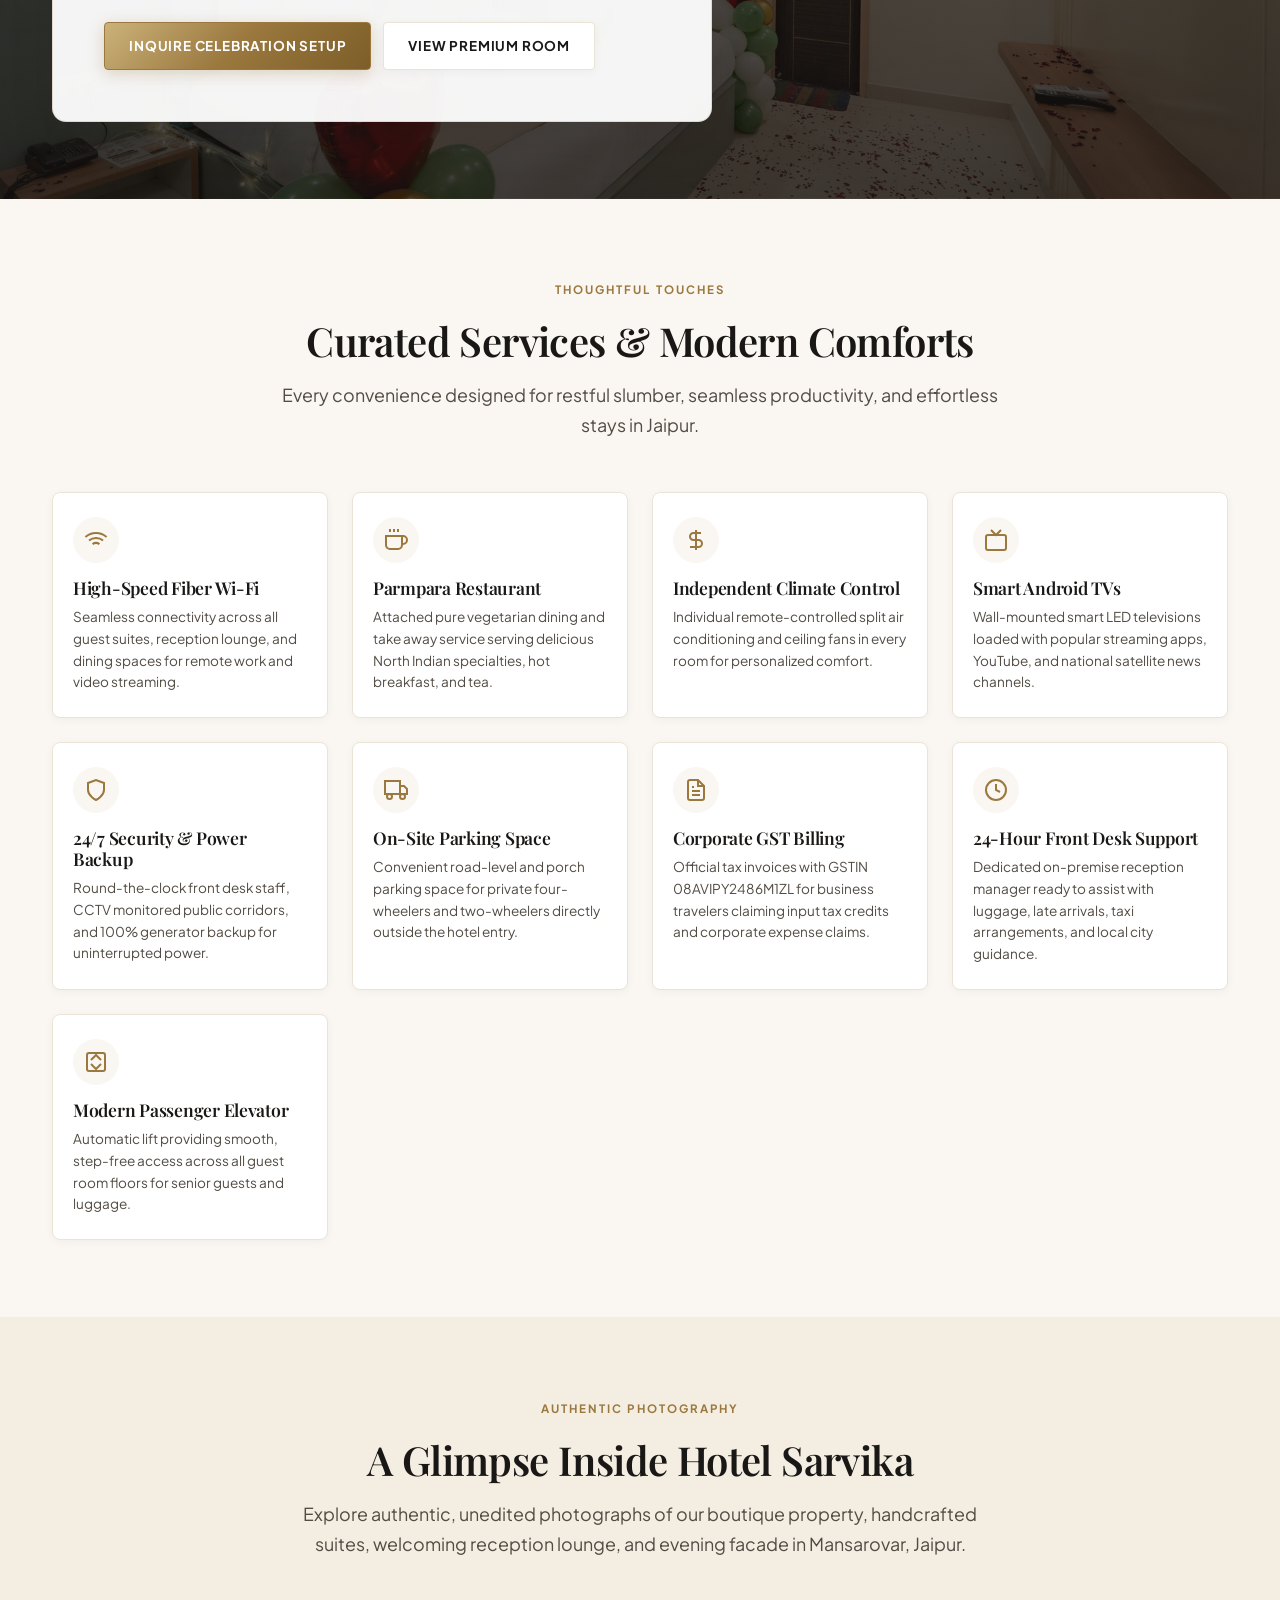
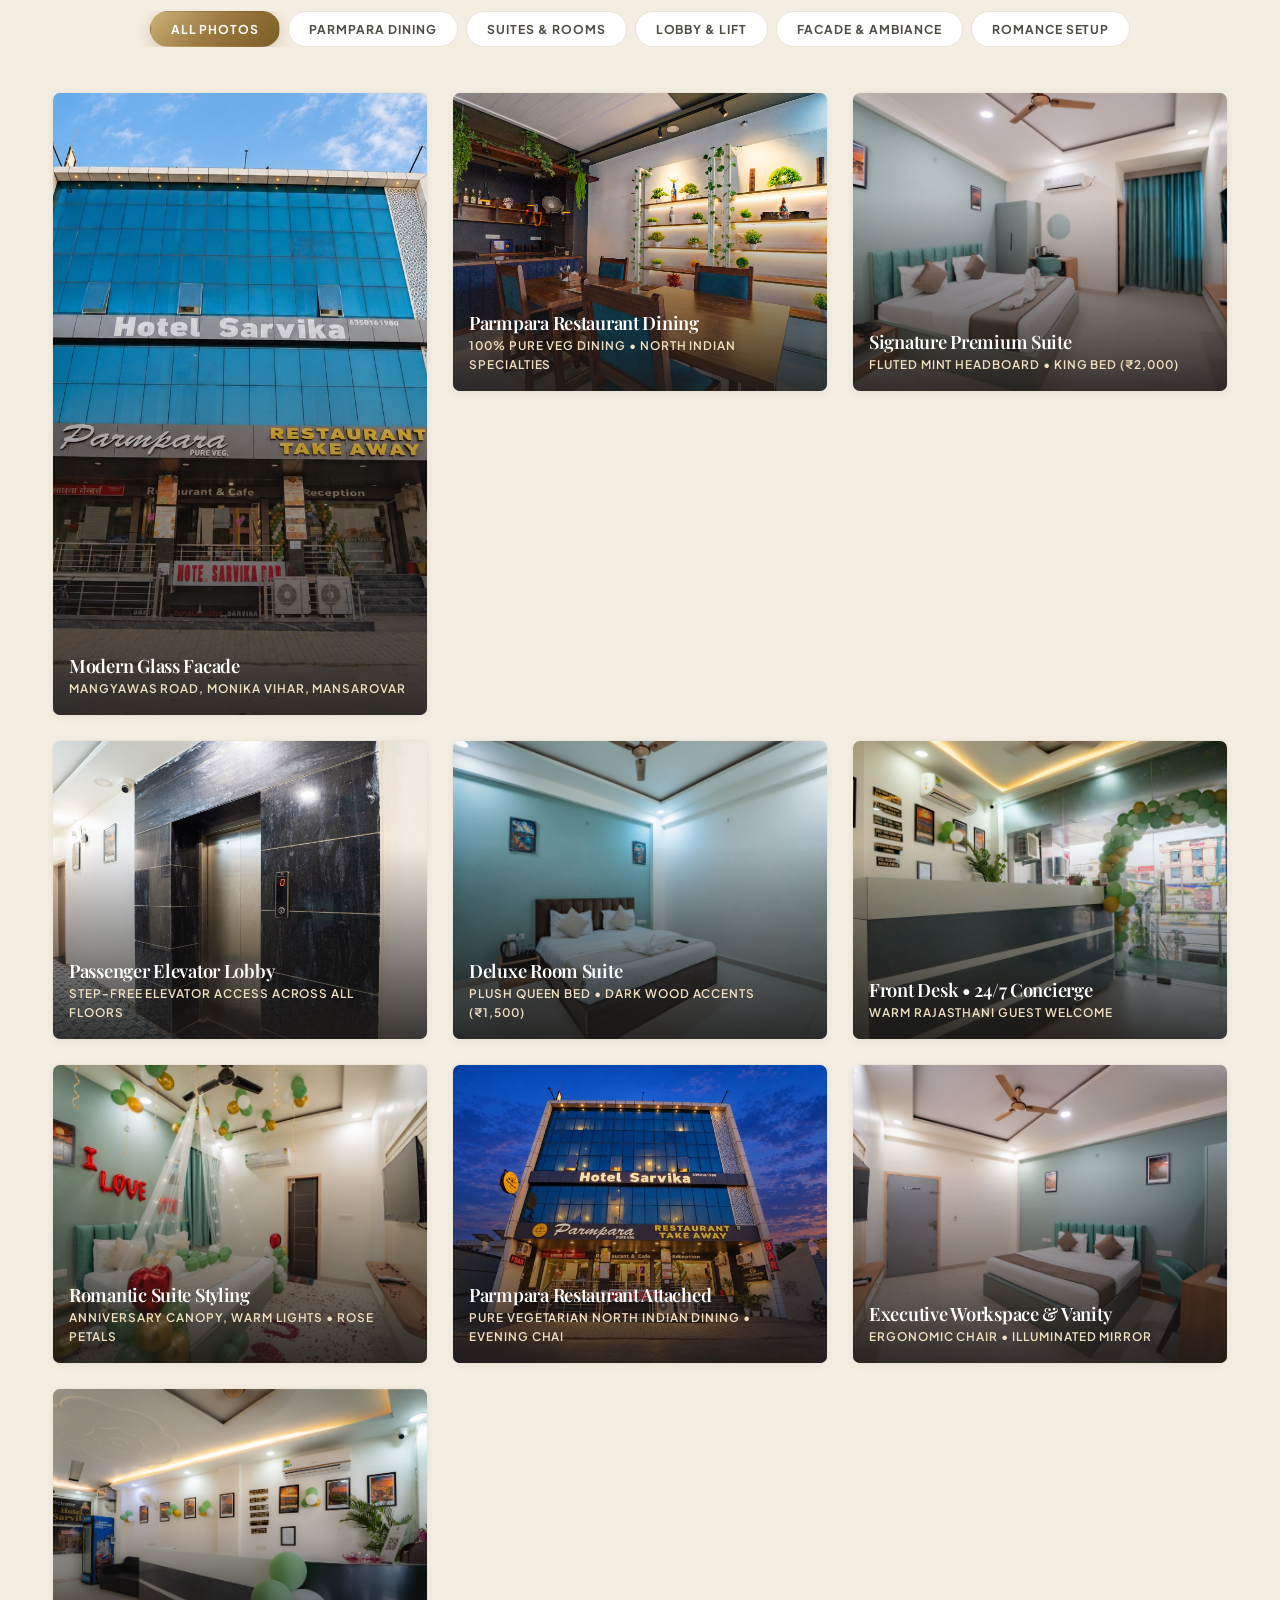
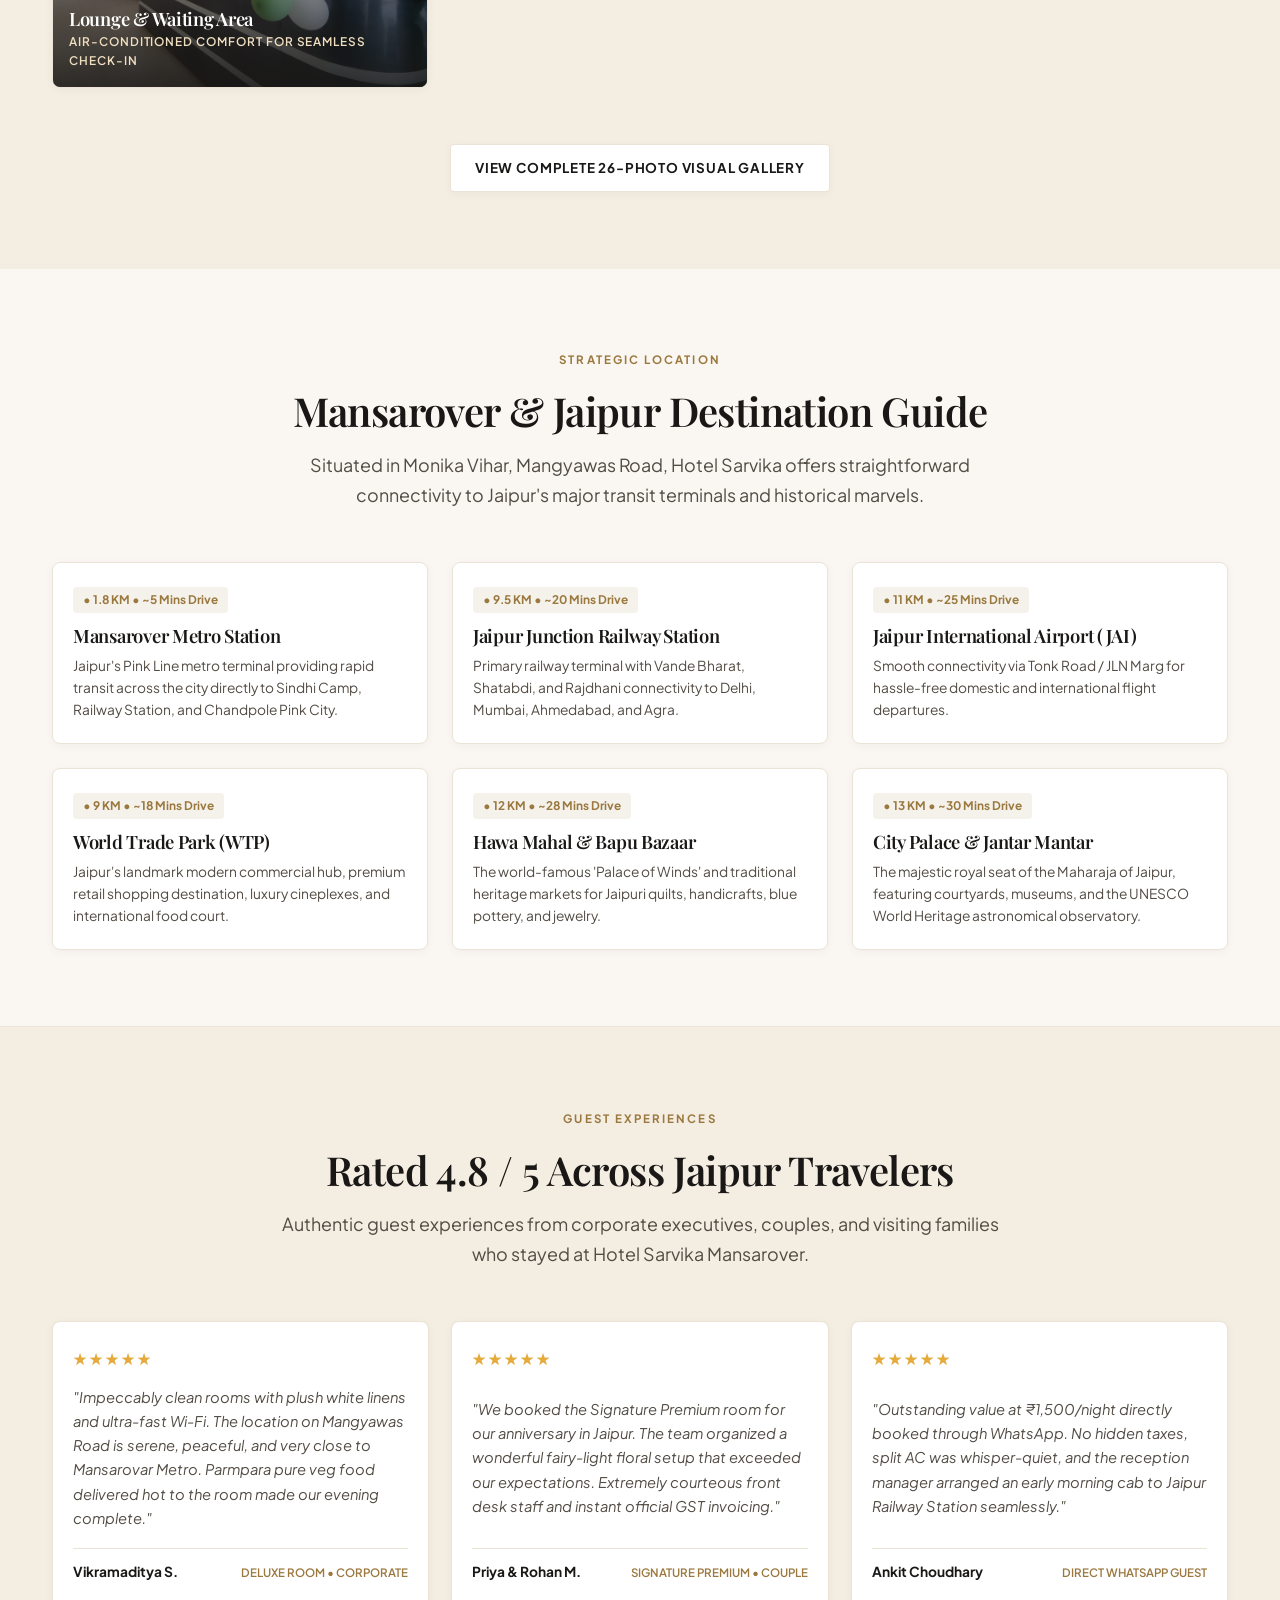
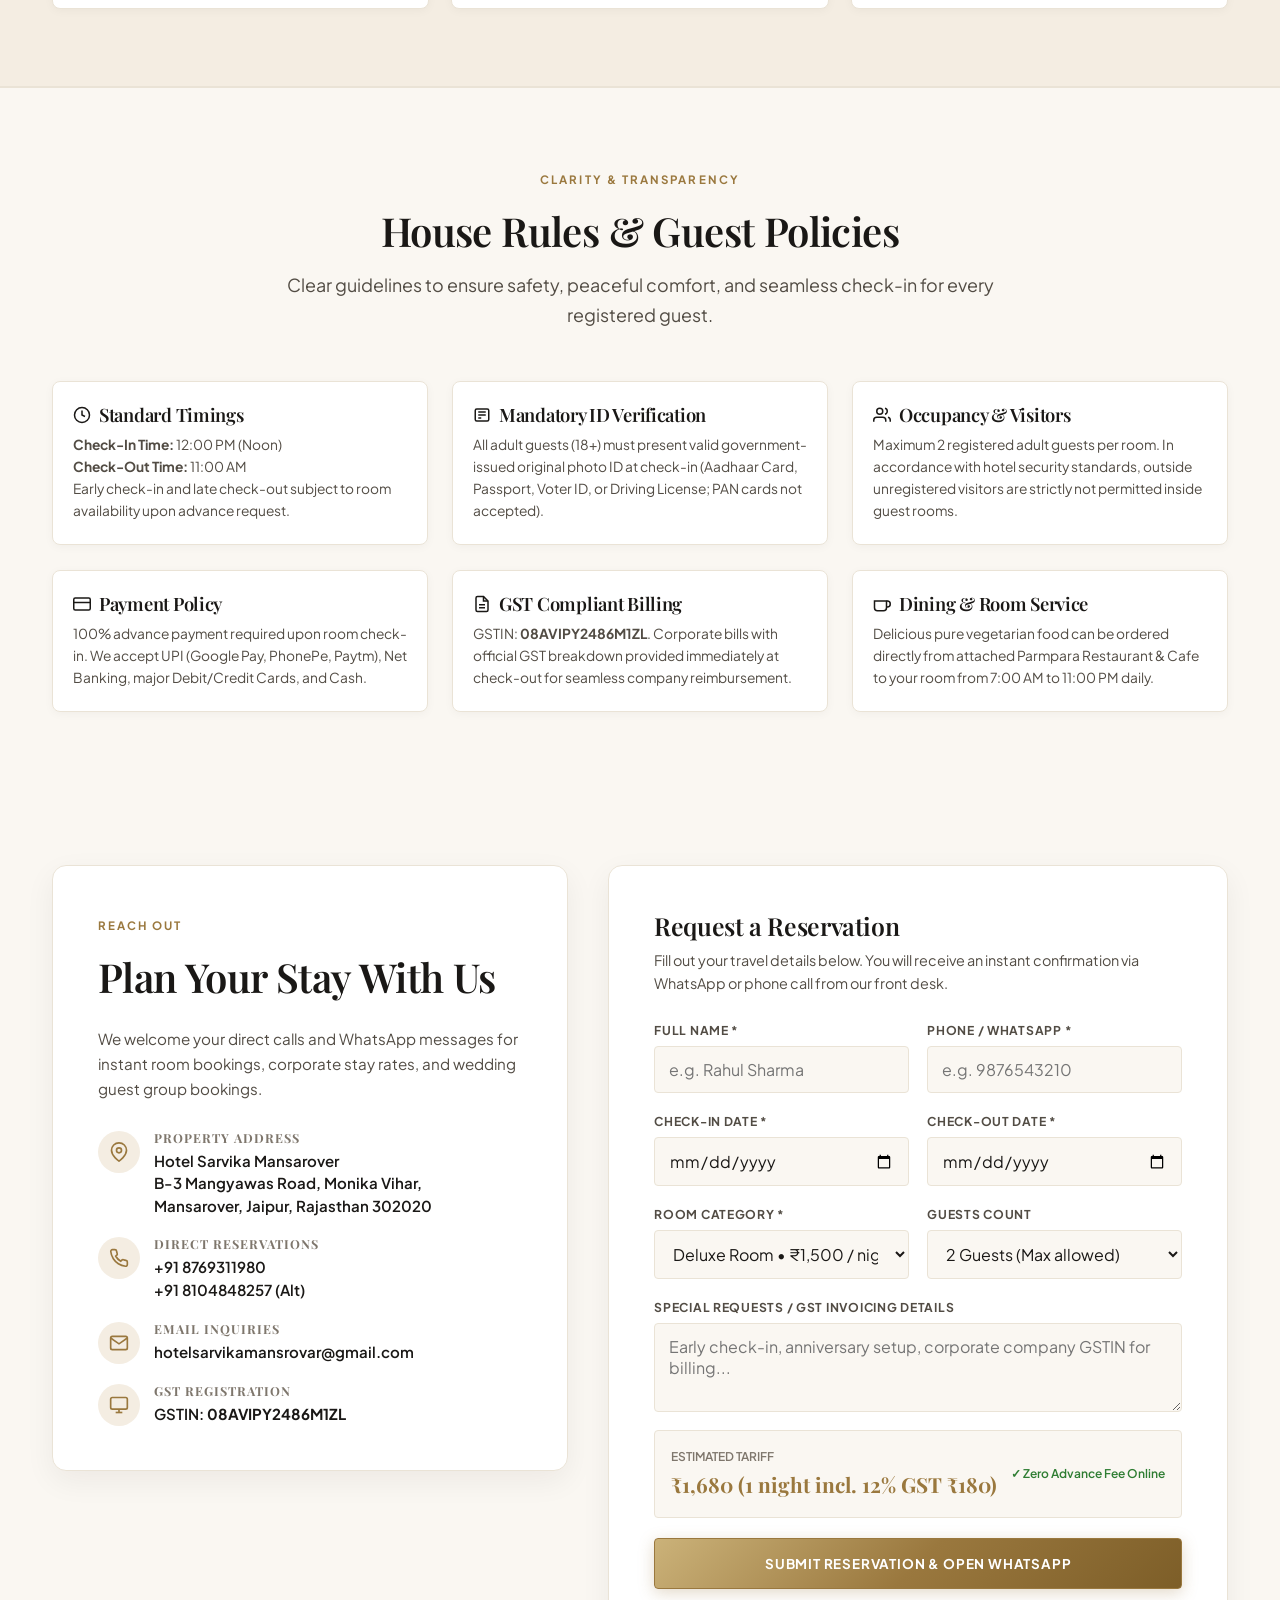
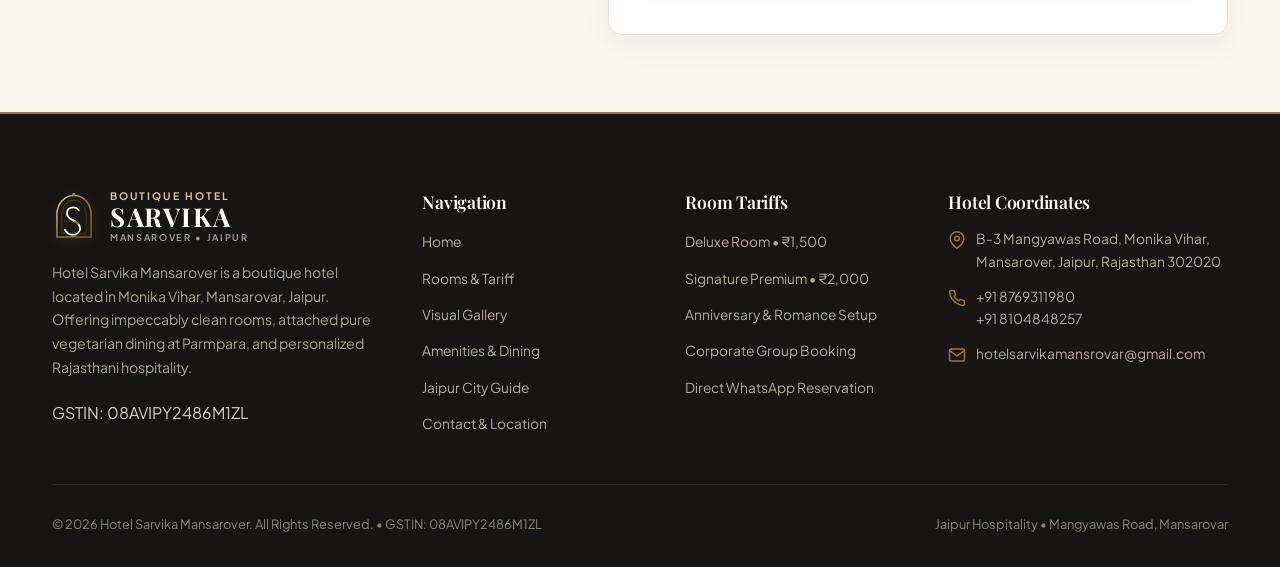
==== commit 89638c0a: "feat(gallery): integrate 14 hotel photos for Parmpara dining, passenger elevator, and corridors" ====
--- a/index.html
+++ b/index.html
@@ -446,18 +446,35 @@
       <div class="container">
         <div class="dining-showcase-grid">
           
-          <!-- Framed Restaurant & Evening Facade Visual -->
+          <!-- Framed Restaurant Showcase Visual -->
           <div class="dining-visual-frame">
             <div class="dining-image-box">
-              <img src="assets/images/web/facade-evening.jpg" alt="Parmpara Restaurant &amp; Cafe Attached at Hotel Sarvika Mansarover Jaipur" loading="lazy">
+              <img id="diningMainPhoto" src="assets/images/web/dining-main-hall.jpg" alt="Parmpara Restaurant &amp; Cafe Main Dining Hall at Hotel Sarvika Mansarover Jaipur" loading="lazy">
               <div class="dining-badge-overlay">
                 <span class="dining-pure-badge">100% Pure Vegetarian</span>
               </div>
               <div class="dining-image-caption-overlay">
-                <span class="dining-location-tag">Mangyawas Road &bull; Mansarovar</span>
-                <span class="dining-name-tag">Parmpara Restaurant &amp; Cafe</span>
-              </div>
-            </div>
+                <span class="dining-location-tag" id="diningPhotoTag">Attached Pure Veg Dining</span>
+                <span class="dining-name-tag" id="diningPhotoTitle">Parmpara Restaurant &amp; Cafe</span>
+              </div>
+            </div>
+
+            <!-- Multi-Angle Dining Showcase Strip -->
+            <div class="dining-thumb-row" id="diningThumbRow">
+              <button type="button" class="dining-thumb-pill active" data-img-src="assets/images/web/dining-main-hall.jpg" data-tag="Attached Pure Veg Dining" data-title="Parmpara Restaurant Main Hall">
+                Main Hall
+              </button>
+              <button type="button" class="dining-thumb-pill" data-img-src="assets/images/web/dining-cafe-lounge.jpg" data-tag="Coffee &amp; Bites Lounge" data-title="Street-Front Cafe Counter">
+                Cafe Lounge
+              </button>
+              <button type="button" class="dining-thumb-pill" data-img-src="assets/images/web/dining-sofa-booth.jpg" data-tag="Family &amp; Group Seating" data-title="Private Curved Sofa Booth">
+                Sofa Booth
+              </button>
+              <button type="button" class="dining-thumb-pill" data-img-src="assets/images/web/facade-evening.jpg" data-tag="Mangyawas Road Elevation" data-title="Illuminated Evening Facade">
+                Night Facade
+              </button>
+            </div>
+
             <div class="dining-spec-ribbon">
               <div class="spec-pill">
                 <svg width="14" height="14" viewBox="0 0 24 24" fill="none" stroke="currentColor" stroke-width="2"><circle cx="12" cy="12" r="10"/><polyline points="12 6 12 12 16 14"/></svg>
@@ -621,6 +638,14 @@
             <p>Dedicated on-premise reception manager ready to assist with luggage, late arrivals, taxi arrangements, and local city guidance.</p>
           </div>
 
+          <div class="amenity-box">
+            <div class="amenity-icon-circle">
+              <svg width="24" height="24" viewBox="0 0 24 24" fill="none" stroke="currentColor" stroke-width="2"><rect x="3" y="3" width="18" height="18" rx="2" ry="2"></rect><polyline points="7 10 12 5 17 10"></polyline><polyline points="7 14 12 19 17 14"></polyline></svg>
+            </div>
+            <h3>Modern Passenger Elevator</h3>
+            <p>Automatic lift providing smooth, step-free access across all guest room floors for senior guests and luggage.</p>
+          </div>
+
         </div>
 
       </div>
@@ -645,9 +670,10 @@
         <!-- Interactive Category Filter Tabs -->
         <div class="gallery-filter-tabs">
           <button type="button" class="filter-btn active" data-filter="all">All Photos</button>
+          <button type="button" class="filter-btn" data-filter="dining">Parmpara Dining</button>
           <button type="button" class="filter-btn" data-filter="suites">Suites &amp; Rooms</button>
+          <button type="button" class="filter-btn" data-filter="reception">Lobby &amp; Lift</button>
           <button type="button" class="filter-btn" data-filter="facade">Facade &amp; Ambiance</button>
-          <button type="button" class="filter-btn" data-filter="reception">Reception Lounge</button>
           <button type="button" class="filter-btn" data-filter="romance">Romance Setup</button>
         </div>
 
@@ -662,7 +688,16 @@
             </div>
           </div>
 
-          <!-- Item 2: Signature Premium King Bed -->
+          <!-- Item 2: Parmpara Restaurant Interior -->
+          <div class="gallery-item" data-category="dining">
+            <img src="assets/images/web/dining-main-hall.jpg" alt="Parmpara Pure Veg Restaurant Dining Hall Hotel Sarvika" loading="lazy">
+            <div class="gallery-overlay">
+              <h4>Parmpara Restaurant Dining</h4>
+              <p>100% Pure Veg Dining &bull; North Indian Specialties</p>
+            </div>
+          </div>
+
+          <!-- Item 3: Signature Premium King Bed -->
           <div class="gallery-item" data-category="suites">
             <img src="assets/images/web/DSC00281.jpg" alt="Signature Premium Room King Bed Hotel Sarvika" loading="lazy">
             <div class="gallery-overlay">
@@ -671,7 +706,16 @@
             </div>
           </div>
 
-          <!-- Item 3: Deluxe Room Queen Bed -->
+          <!-- Item 4: Passenger Elevator Lobby -->
+          <div class="gallery-item" data-category="reception">
+            <img src="assets/images/web/elevator-lobby.jpg" alt="Modern Passenger Elevator and Granite Lobby Hotel Sarvika" loading="lazy">
+            <div class="gallery-overlay">
+              <h4>Passenger Elevator Lobby</h4>
+              <p>Step-Free Elevator Access Across All Floors</p>
+            </div>
+          </div>
+
+          <!-- Item 5: Deluxe Room Queen Bed -->
           <div class="gallery-item" data-category="suites">
             <img src="assets/images/web/DSC00368.jpg" alt="Deluxe Room with Queen Bed Hotel Sarvika" loading="lazy">
             <div class="gallery-overlay">
@@ -680,7 +724,7 @@
             </div>
           </div>
 
-          <!-- Item 4: Reception Counter -->
+          <!-- Item 6: Reception Counter -->
           <div class="gallery-item" data-category="reception">
             <img src="assets/images/web/DSC00484.jpg" alt="Hotel Reception Counter & Front Desk" loading="lazy">
             <div class="gallery-overlay">
@@ -689,7 +733,7 @@
             </div>
           </div>
 
-          <!-- Item 5: Romance Setup -->
+          <!-- Item 7: Romance Setup -->
           <div class="gallery-item" data-category="romance">
             <img src="assets/images/web/DSC00326.jpg" alt="Romantic Celebration Room Setup Hotel Sarvika Mansarover" loading="lazy">
             <div class="gallery-overlay">
@@ -698,8 +742,8 @@
             </div>
           </div>
 
-          <!-- Item 6: Twilight Evening Facade & Parmpara Dining -->
-          <div class="gallery-item" data-category="facade">
+          <!-- Item 8: Twilight Evening Facade & Parmpara Dining -->
+          <div class="gallery-item" data-category="dining">
             <img src="assets/images/web/facade-evening.jpg" alt="Parmpara Restaurant & Cafe Evening Facade Hotel Sarvika" loading="lazy">
             <div class="gallery-overlay">
               <h4>Parmpara Restaurant Attached</h4>
--- a/assets/css/style.css
+++ b/assets/css/style.css
@@ -1542,6 +1542,43 @@
   font-weight: 600;
 }
 
+.dining-thumb-row {
+  display: flex;
+  align-items: center;
+  gap: 8px;
+  overflow-x: auto;
+  -webkit-overflow-scrolling: touch;
+  scrollbar-width: none;
+  padding: 2px 0;
+}
+
+.dining-thumb-row::-webkit-scrollbar {
+  display: none;
+}
+
+.dining-thumb-pill {
+  background: #FFFFFF;
+  border: 1px solid var(--border-subtle);
+  color: var(--text-secondary);
+  font-size: 0.74rem;
+  font-weight: 700;
+  letter-spacing: 0.05em;
+  text-transform: uppercase;
+  padding: 6px 14px;
+  border-radius: var(--radius-full);
+  cursor: pointer;
+  white-space: nowrap;
+  transition: all 0.22s ease;
+  box-shadow: var(--shadow-subtle);
+}
+
+.dining-thumb-pill:hover, .dining-thumb-pill.active {
+  background: var(--gold-gradient);
+  color: #FFFFFF;
+  border-color: transparent;
+  box-shadow: 0 4px 12px rgba(154, 120, 62, 0.28);
+}
+
 .dining-spec-ribbon {
   display: grid;
   grid-template-columns: 1fr 1fr;
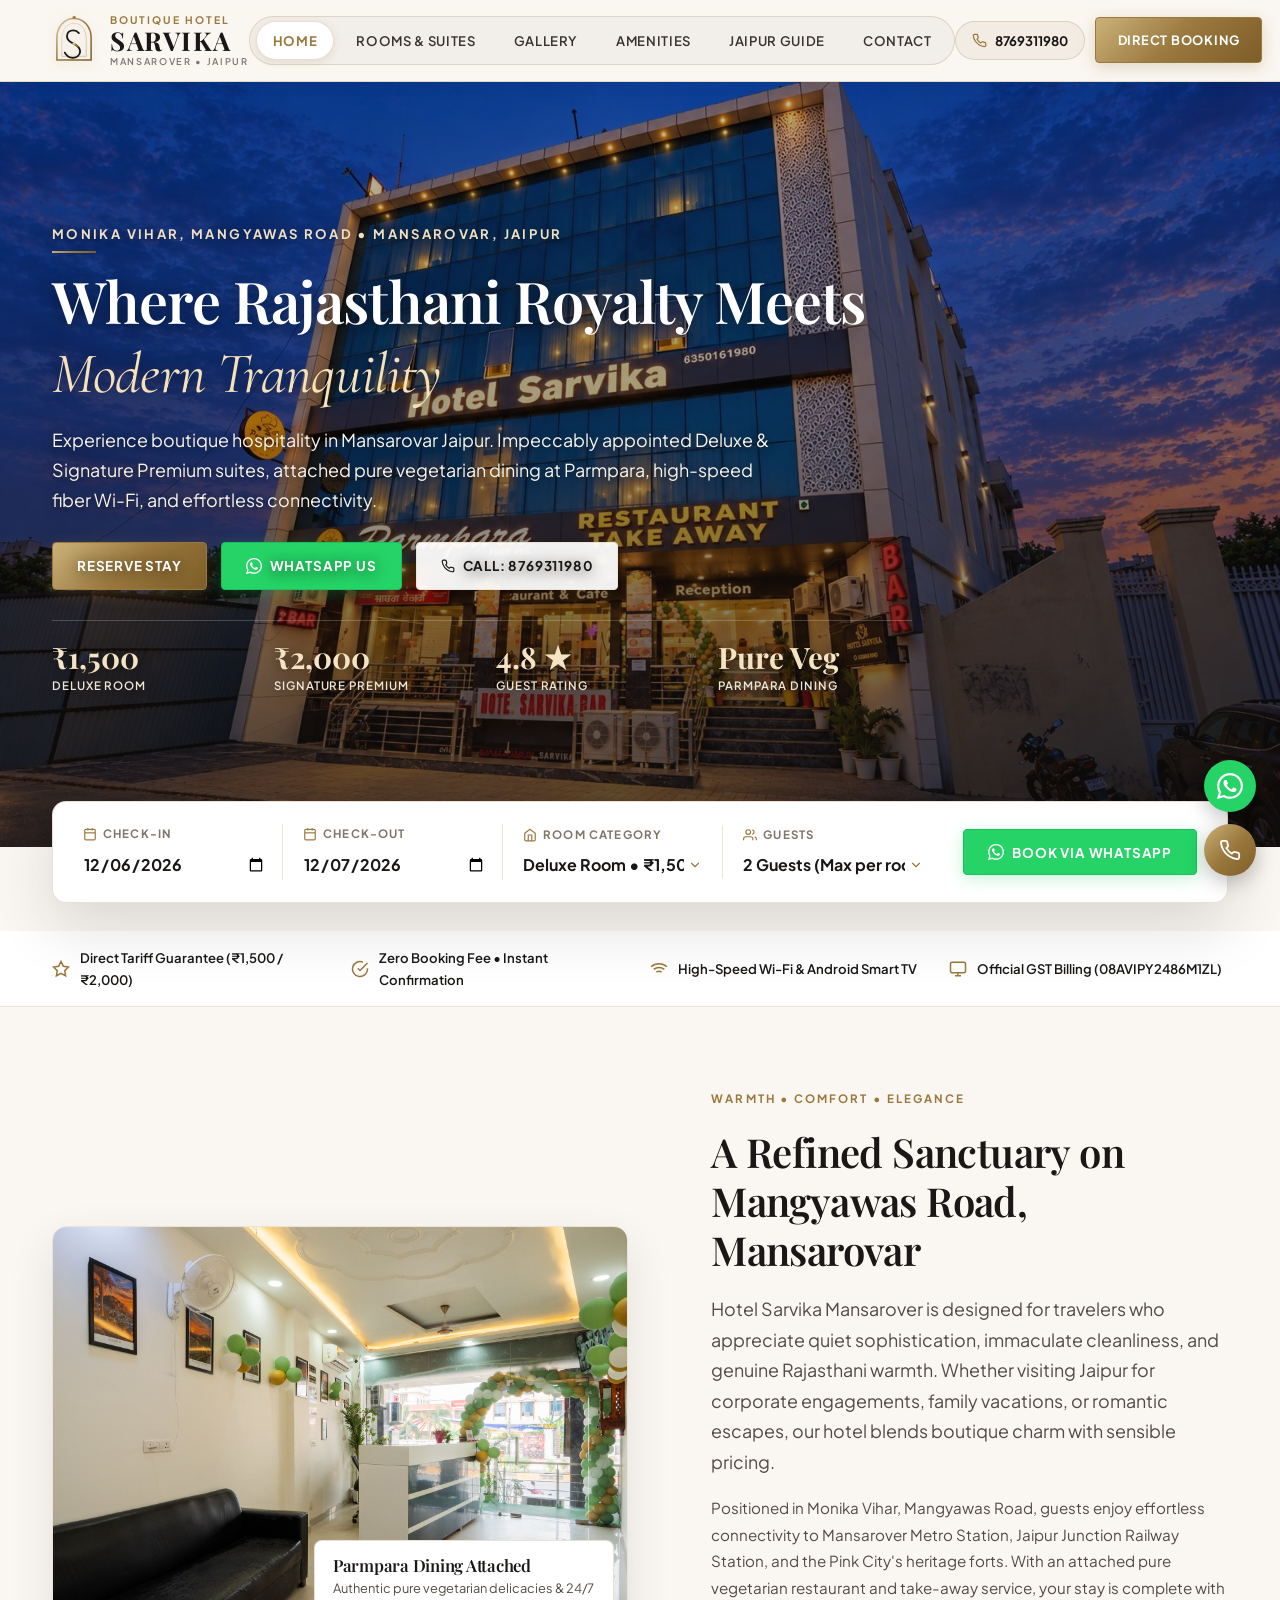
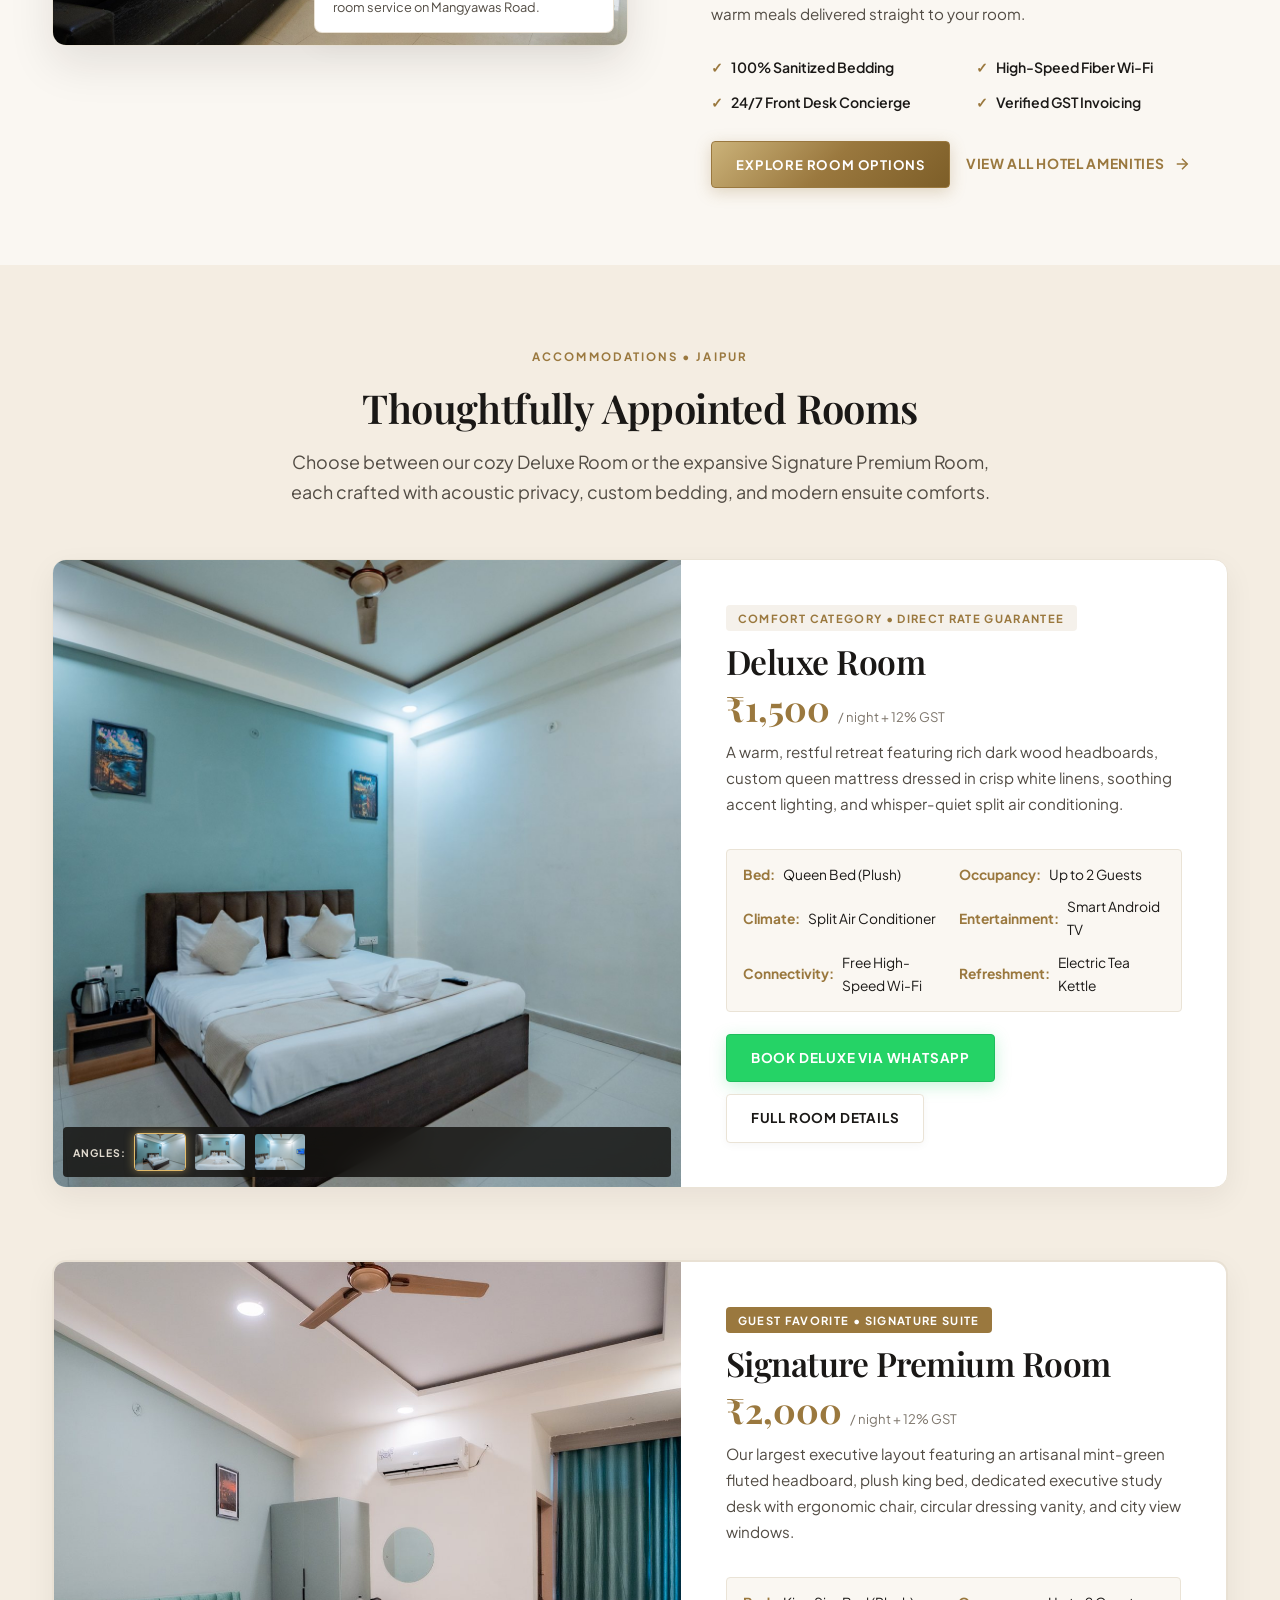
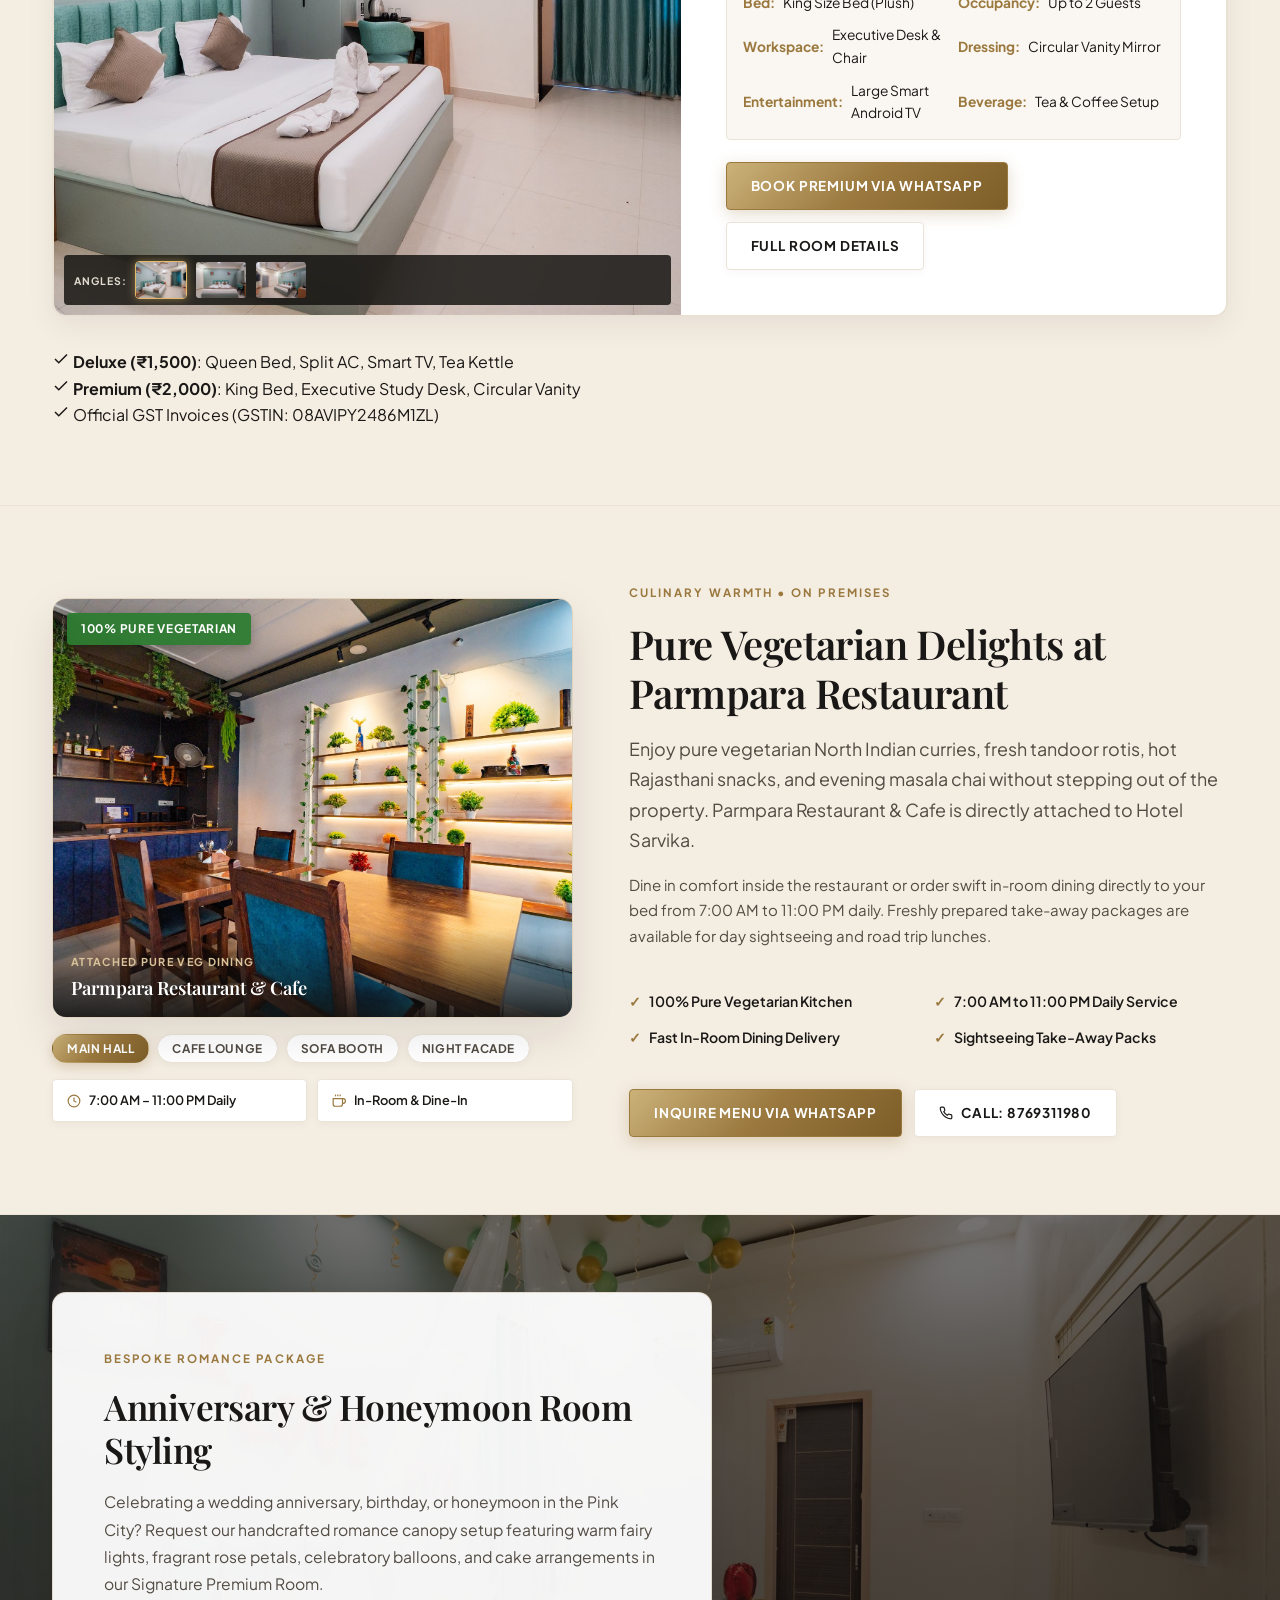
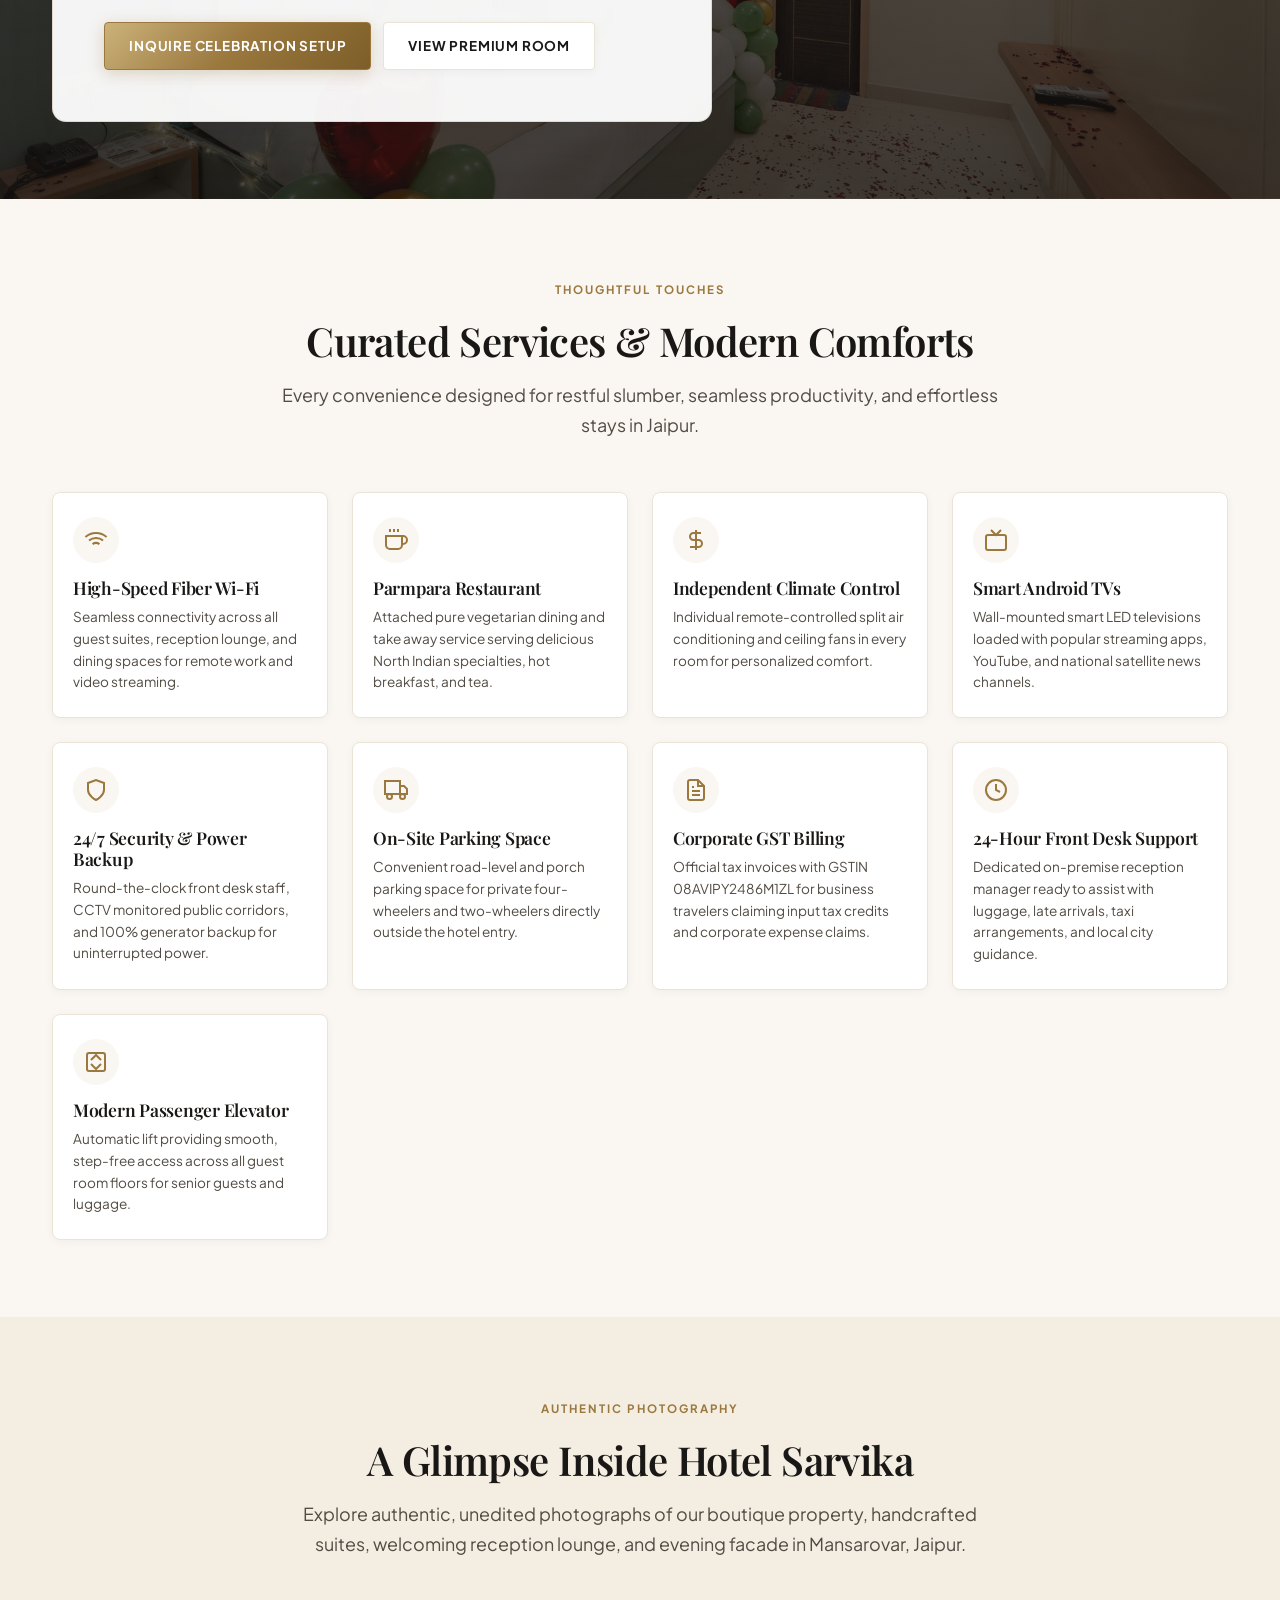
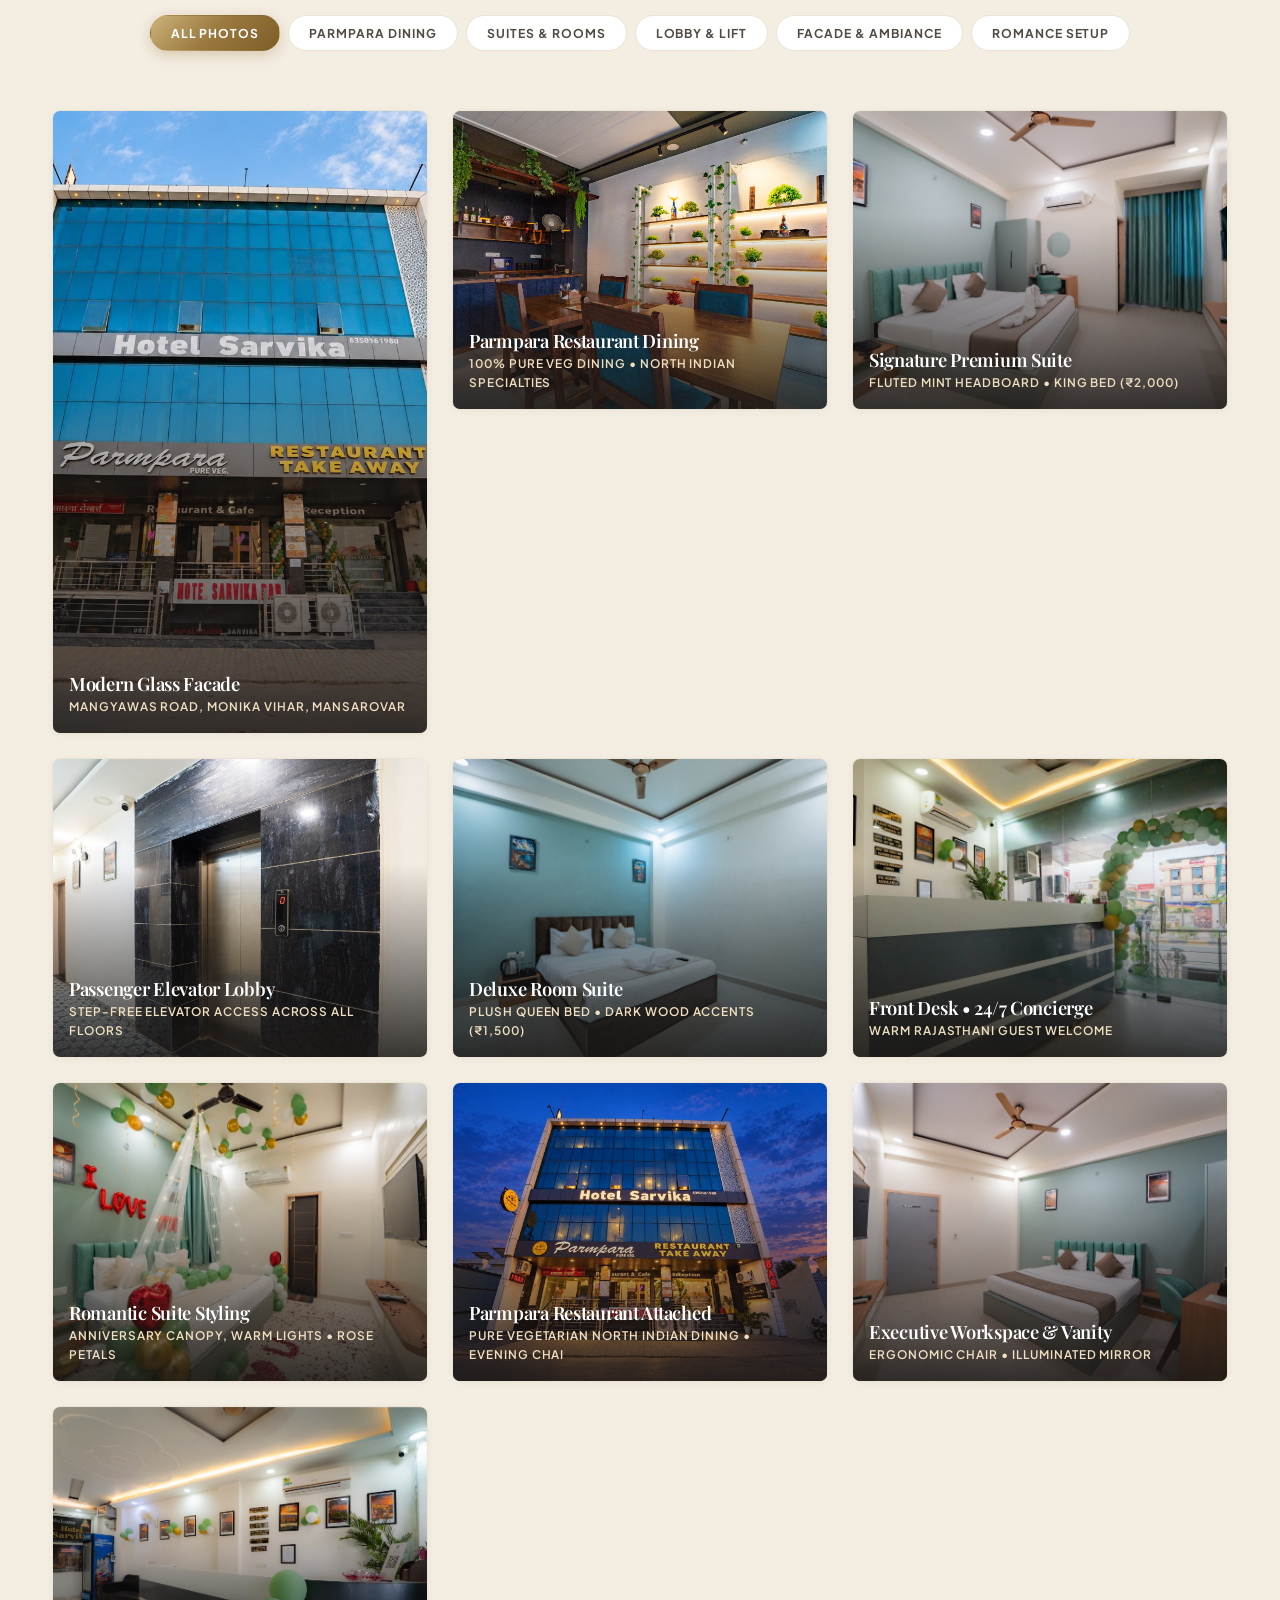
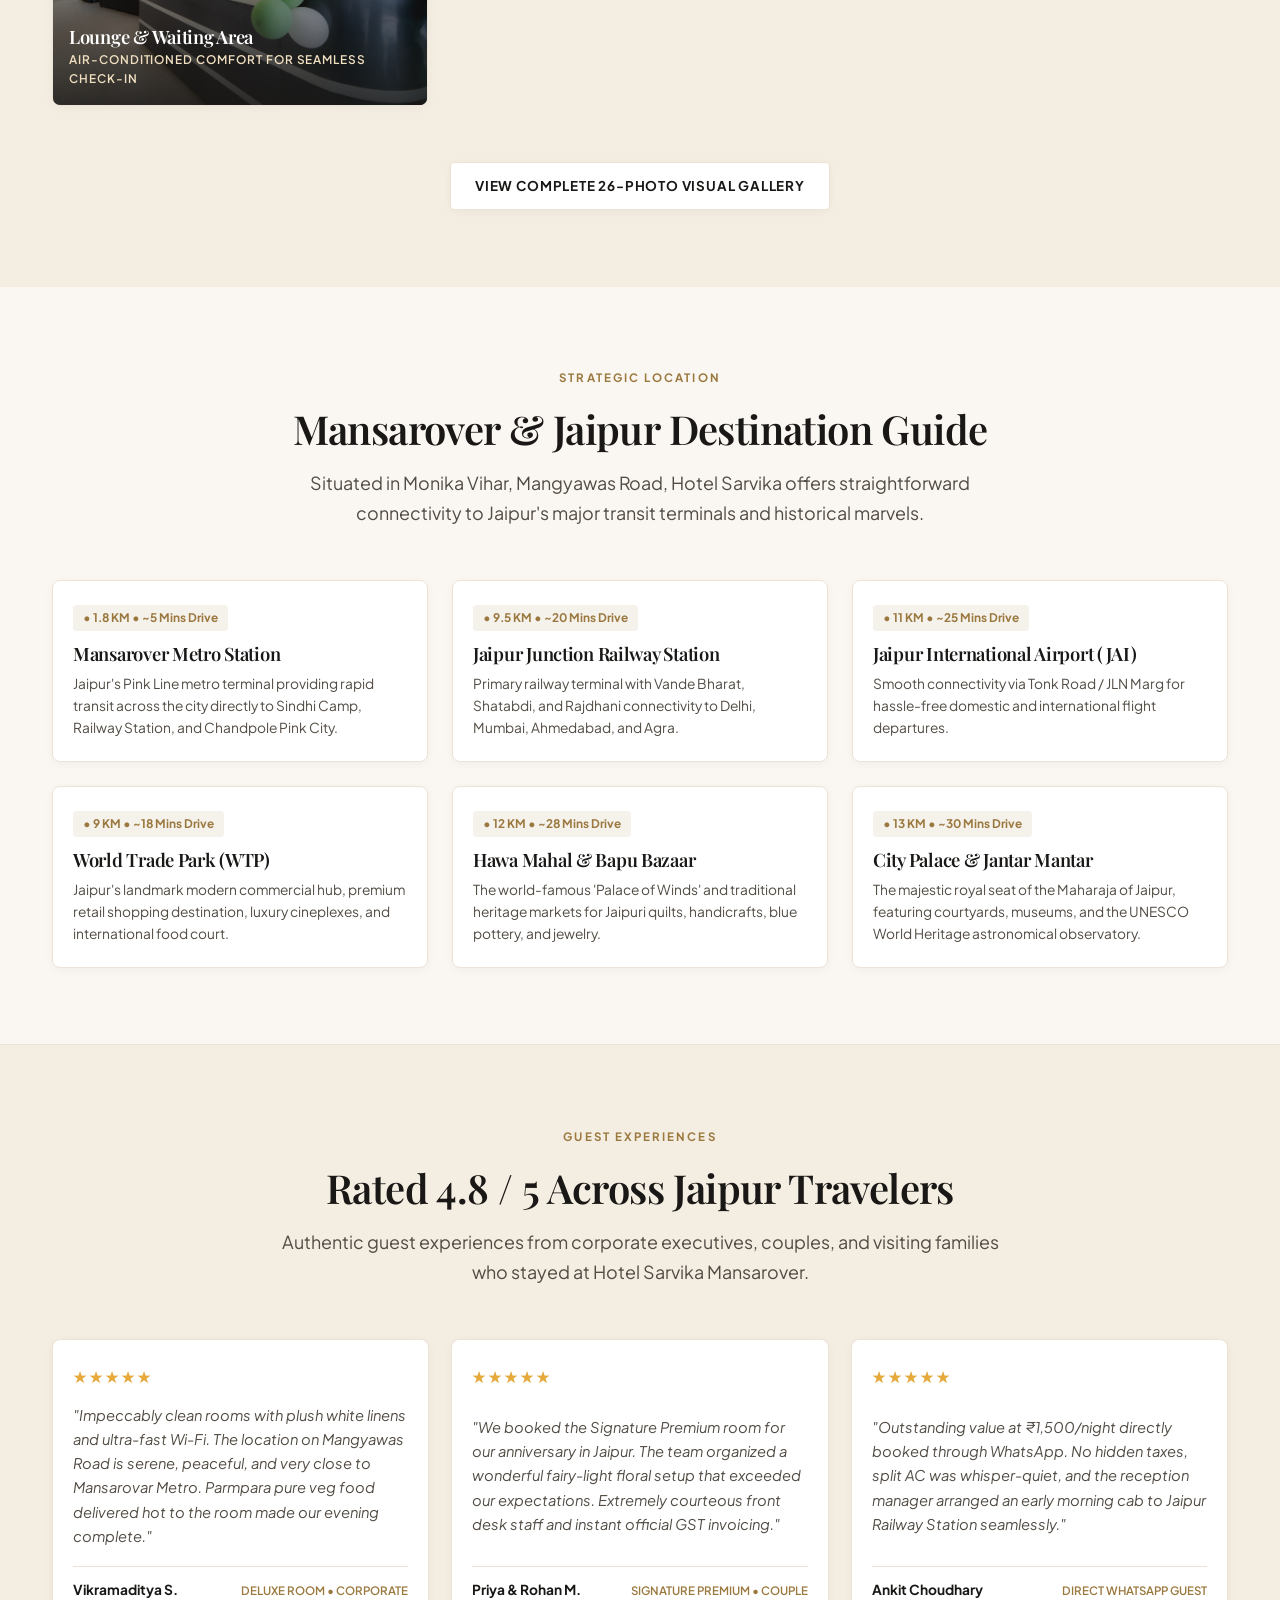
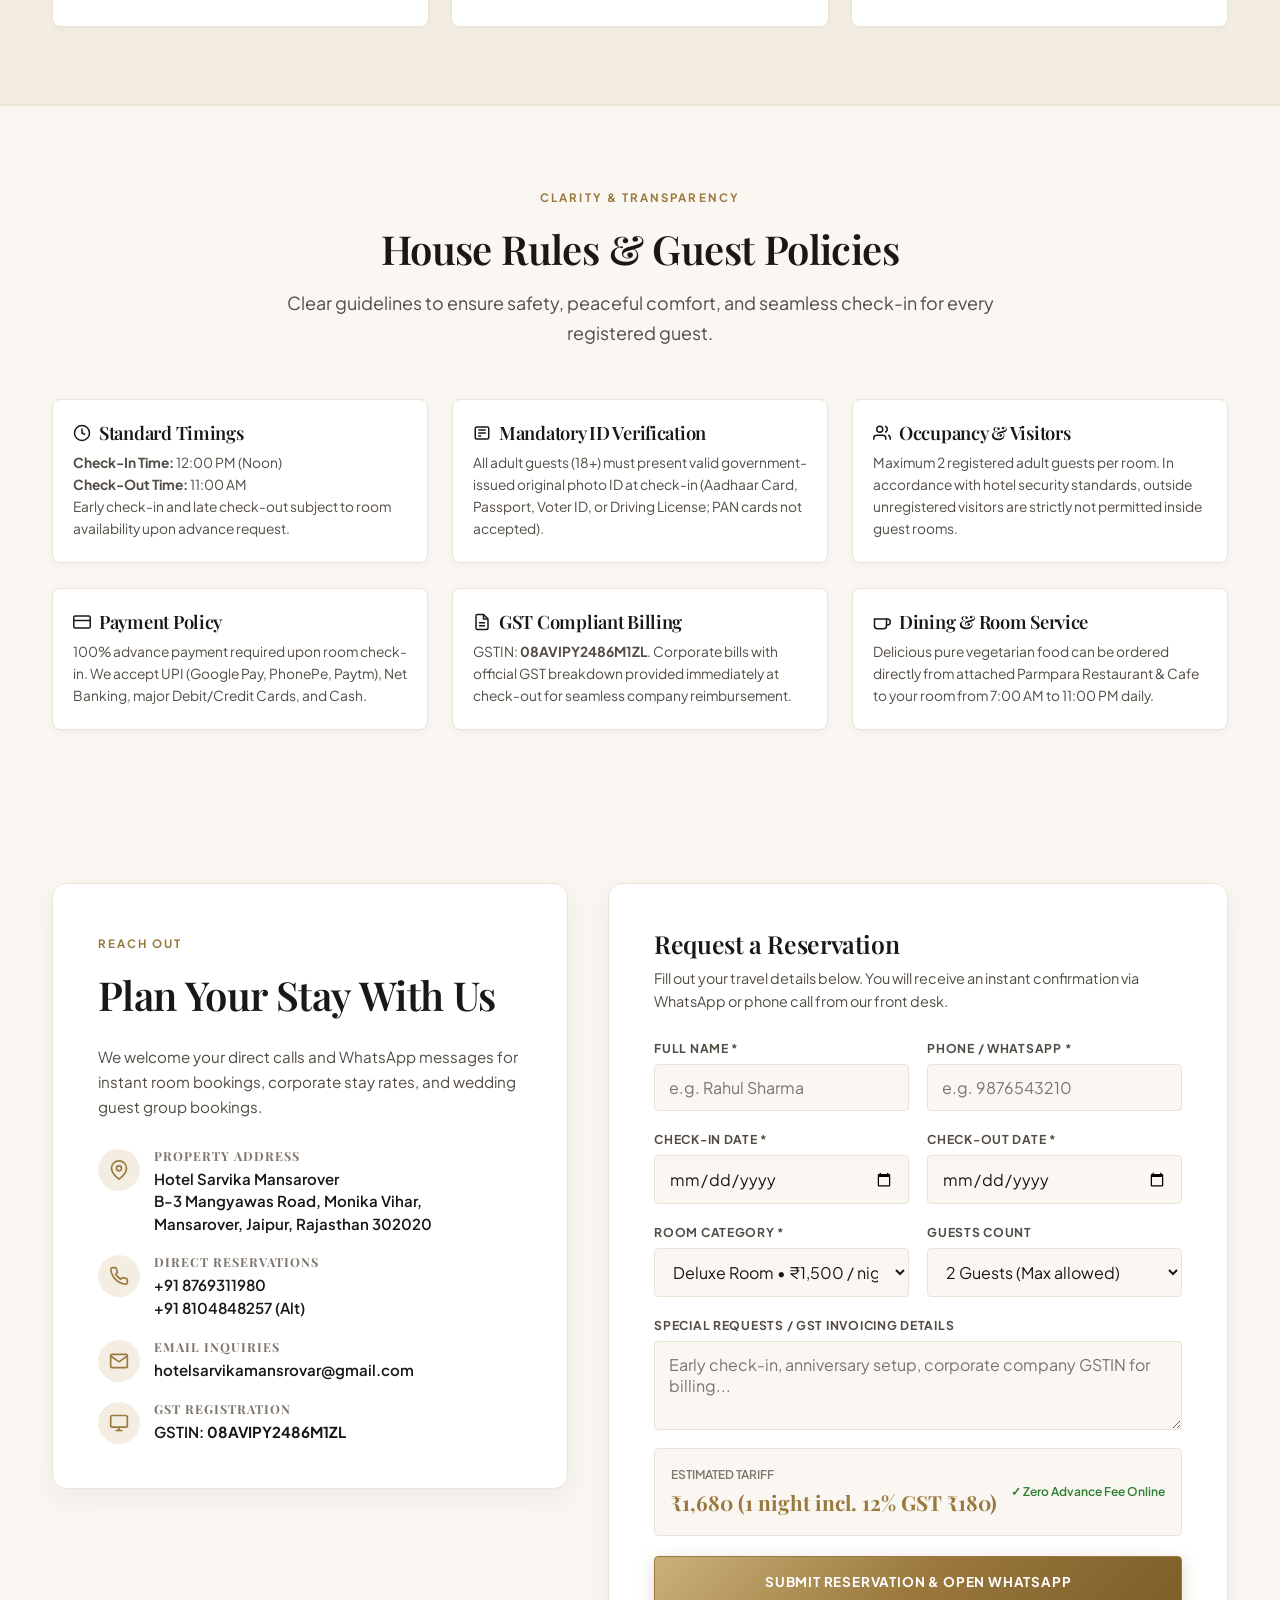
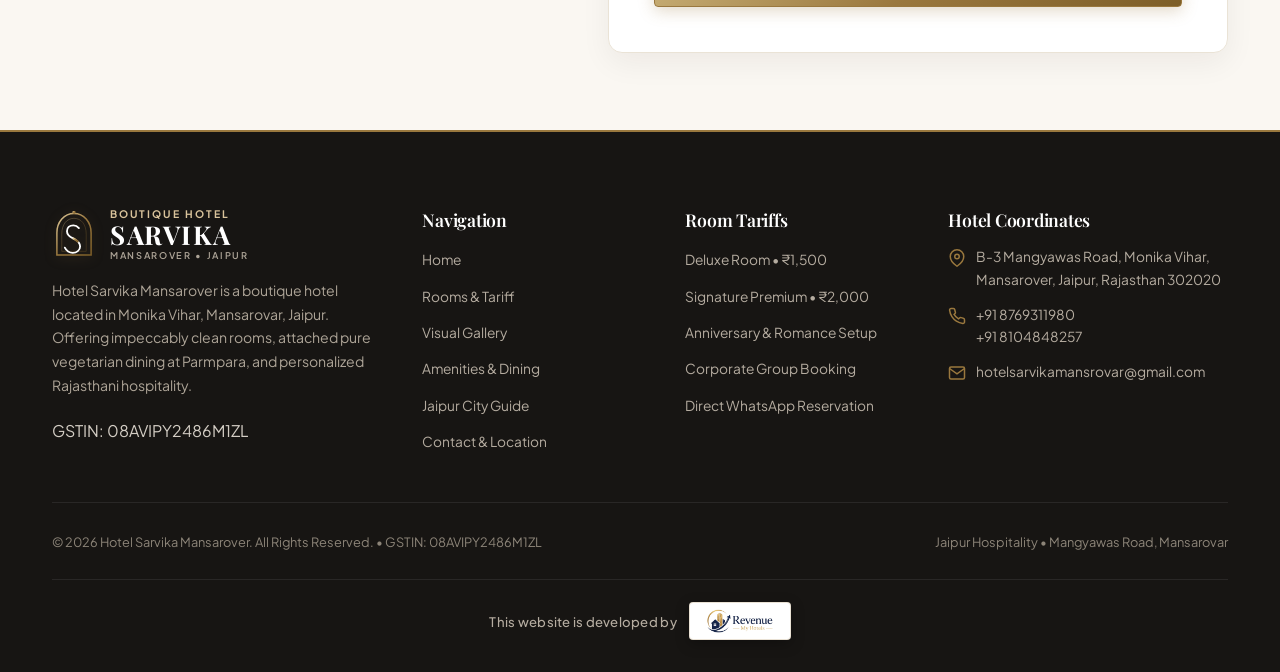
==== commit 5f769d4c: "feat(footer): add transparent Revenue My Hotels developer signature logo and credit" ====
--- a/index.html
+++ b/index.html
@@ -1222,6 +1222,14 @@
           Jaipur Hospitality &bull; Mangyawas Road, Mansarovar
         </div>
       </div>
+
+      <!-- Developer Agency Credit -->
+      <div class="footer-developer-credit">
+        <span class="developer-credit-text">This website is developed by</span>
+        <a href="https://revenuemyhotels.com/" target="_blank" rel="noopener noreferrer" class="developer-logo-link" title="Revenue My Hotels">
+          <img src="assets/images/web/revenue-my-hotels-logo.png" alt="Revenue My Hotels" class="developer-logo-img" loading="lazy">
+        </a>
+      </div>
     </div>
   </footer>
 
--- a/assets/css/style.css
+++ b/assets/css/style.css
@@ -90,6 +90,9 @@
   -webkit-text-size-adjust: 100%;
   -webkit-font-smoothing: antialiased;
   -moz-osx-font-smoothing: grayscale;
+  width: 100%;
+  max-width: 100%;
+  overflow-x: hidden;
 }
 
 body {
@@ -98,6 +101,8 @@
   font-family: var(--font-sans);
   font-weight: 400;
   line-height: 1.65;
+  width: 100%;
+  max-width: 100%;
   overflow-x: hidden;
   position: relative;
 }
@@ -1068,6 +1073,9 @@
   .editorial-bento-grid {
     grid-template-columns: 1.05fr 1fr;
   }
+  .editorial-bento-grid.grid-reversed {
+    grid-template-columns: 1fr 1.05fr;
+  }
 }
 
 .editorial-narrative-col {
@@ -1117,11 +1125,62 @@
 @media (min-width: 992px) {
   .editorial-floating-plate {
     position: absolute;
-    bottom: -20px;
-    right: -16px;
+    bottom: 14px;
+    right: 14px;
     margin: 0;
     max-width: 300px;
     box-shadow: var(--shadow-card);
+  }
+}
+
+/* Service & Room Checklists and Mosaics (Bulletproof Responsive) */
+.service-feature-checklist {
+  background: #FFFFFF;
+  border-radius: var(--radius-sm);
+  padding: 16px 18px;
+  border: 1px solid var(--border-subtle);
+  margin-bottom: 24px;
+  display: grid;
+  grid-template-columns: 1fr;
+  gap: 10px;
+  font-size: 0.88rem;
+}
+
+@media (min-width: 480px) {
+  .service-feature-checklist {
+    grid-template-columns: 1fr 1fr;
+    padding: 18px 24px;
+    gap: 12px;
+  }
+}
+
+.room-gallery-mosaic {
+  display: grid;
+  grid-template-columns: 1fr;
+  gap: 12px;
+}
+
+@media (min-width: 500px) {
+  .room-gallery-mosaic {
+    grid-template-columns: 1fr 1fr;
+    gap: 16px;
+  }
+  .room-gallery-mosaic .main-span-2 {
+    grid-column: span 2;
+  }
+}
+
+.room-specs-grid {
+  display: grid;
+  grid-template-columns: 1fr;
+  gap: 10px;
+  font-size: 0.88rem;
+}
+
+@media (min-width: 480px) {
+  .room-specs-grid {
+    grid-template-columns: 1fr 1fr;
+    gap: 12px;
   }
 }
 
@@ -1229,19 +1288,13 @@
   display: flex;
   align-items: center;
   gap: 8px;
+  flex-wrap: wrap;
   z-index: 10;
   background: rgba(18, 16, 14, 0.82);
   backdrop-filter: blur(12px);
   -webkit-backdrop-filter: blur(12px);
   padding: 6px 10px;
   border-radius: var(--radius-xs);
-  overflow-x: auto;
-  -webkit-overflow-scrolling: touch;
-  scrollbar-width: none;
-}
-
-.room-thumb-strip::-webkit-scrollbar {
-  display: none;
 }
 
 .room-thumb-label {
@@ -1546,14 +1599,8 @@
   display: flex;
   align-items: center;
   gap: 8px;
-  overflow-x: auto;
-  -webkit-overflow-scrolling: touch;
-  scrollbar-width: none;
-  padding: 2px 0;
-}
-
-.dining-thumb-row::-webkit-scrollbar {
-  display: none;
+  flex-wrap: wrap;
+  padding: 4px 0;
 }
 
 .dining-thumb-pill {
@@ -1697,25 +1744,15 @@
    -------------------------------------------------------------------------- */
 .gallery-filter-tabs {
   display: flex;
-  justify-content: flex-start;
+  justify-content: center;
   gap: 8px;
-  flex-wrap: nowrap;
-  overflow-x: auto;
-  -webkit-overflow-scrolling: touch;
+  flex-wrap: wrap;
   padding: 4px 0 14px;
   margin-bottom: 2rem;
-  scrollbar-width: none;
-}
-
-.gallery-filter-tabs::-webkit-scrollbar {
-  display: none;
 }
 
 @media (min-width: 768px) {
   .gallery-filter-tabs {
-    justify-content: center;
-    flex-wrap: wrap;
-    padding: 0;
     margin-bottom: 2.8rem;
   }
 }
@@ -2212,6 +2249,53 @@
   }
 }
 
+/* Developer Agency Credit Signature Bar */
+.footer-developer-credit {
+  margin-top: 1.6rem;
+  padding-top: 1.4rem;
+  border-top: 1px solid rgba(255, 255, 255, 0.08);
+  display: flex;
+  align-items: center;
+  justify-content: center;
+  gap: 12px;
+  flex-wrap: wrap;
+  text-align: center;
+}
+
+.developer-credit-text {
+  font-size: 0.82rem;
+  color: #B5ACA0;
+  letter-spacing: 0.02em;
+  font-weight: 500;
+}
+
+.developer-logo-link {
+  display: inline-flex;
+  align-items: center;
+  justify-content: center;
+  background: #FFFFFF;
+  padding: 5px 14px;
+  border-radius: var(--radius-xs);
+  border: 1px solid var(--gold-border);
+  box-shadow: 0 4px 14px rgba(0, 0, 0, 0.28);
+  transition: all 0.22s ease;
+  line-height: 0;
+}
+
+.developer-logo-link:hover {
+  transform: translateY(-2px);
+  border-color: var(--gold-primary);
+  box-shadow: 0 6px 20px rgba(154, 120, 62, 0.35);
+}
+
+.developer-logo-img {
+  height: 26px;
+  width: auto;
+  max-width: 140px;
+  object-fit: contain;
+  display: block;
+}
+
 /* Desktop Floating Action Hub */
 .floating-contact-hub {
   position: fixed;
